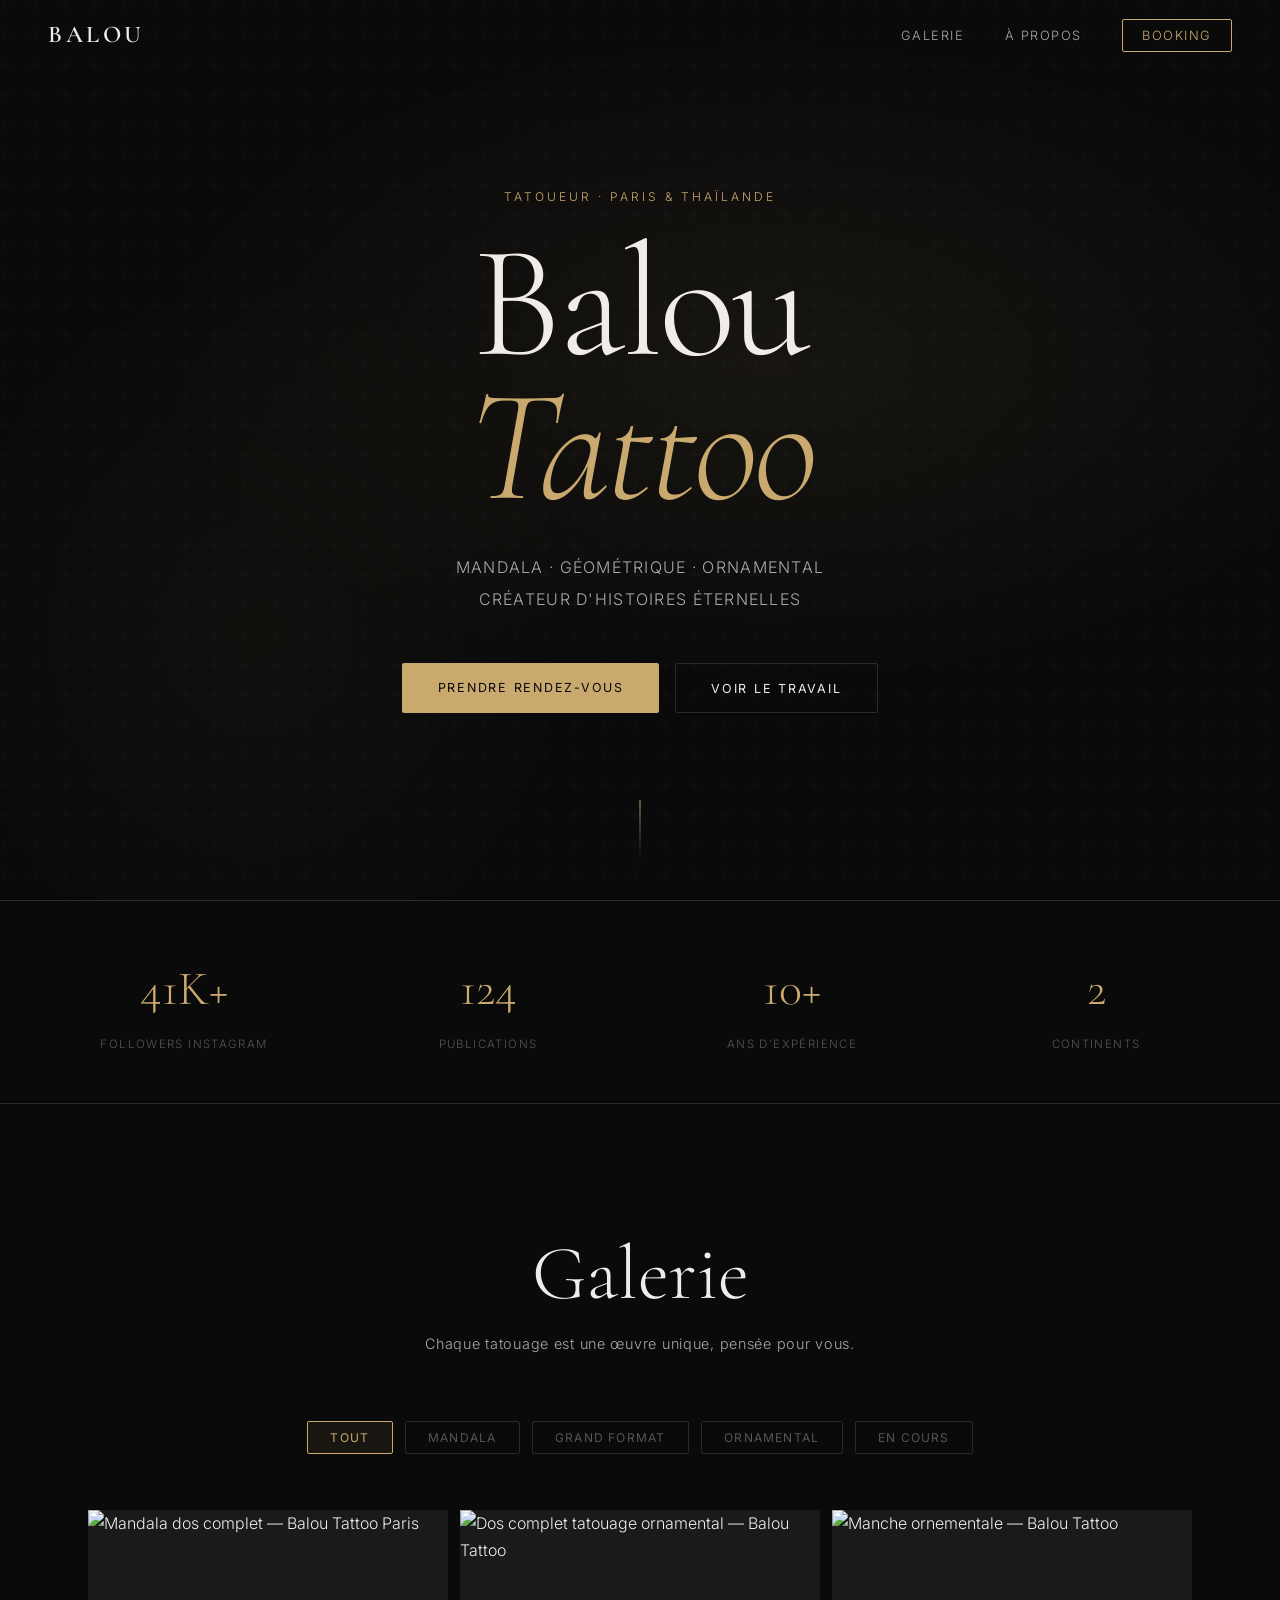
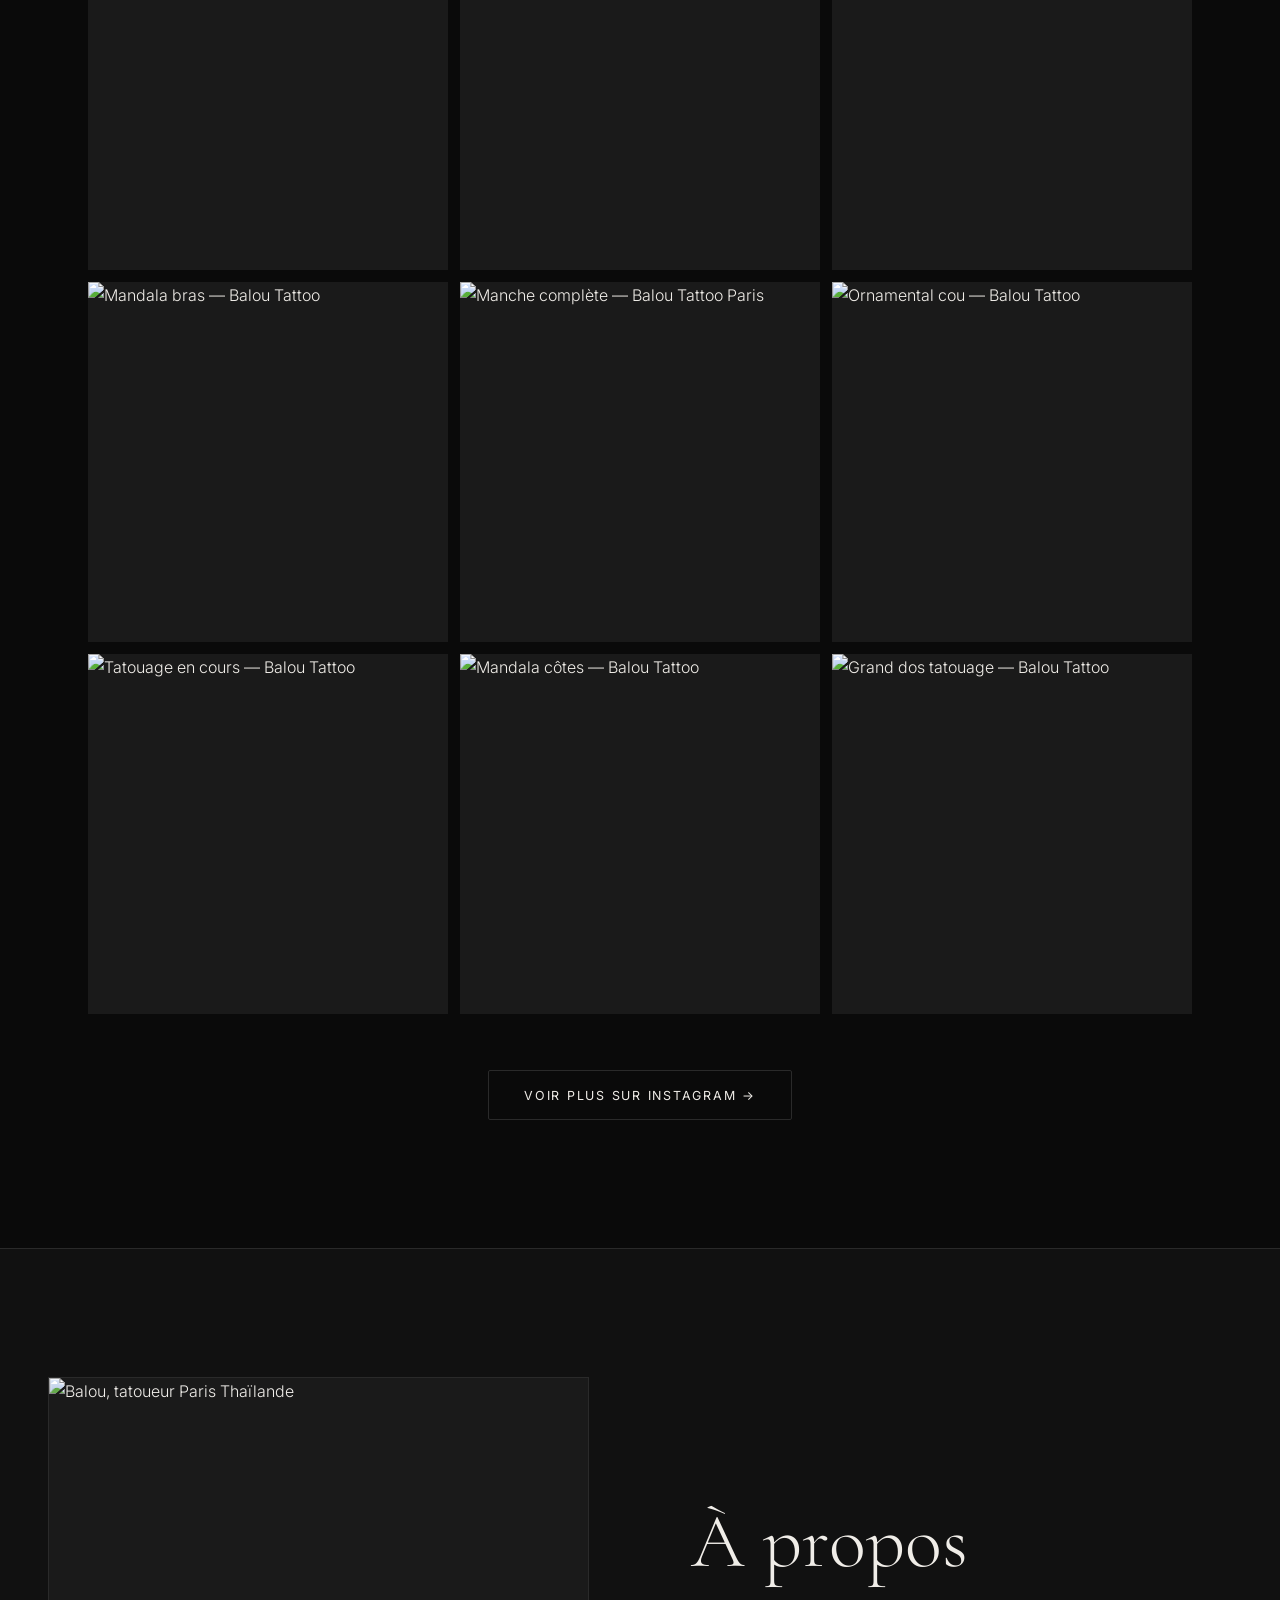
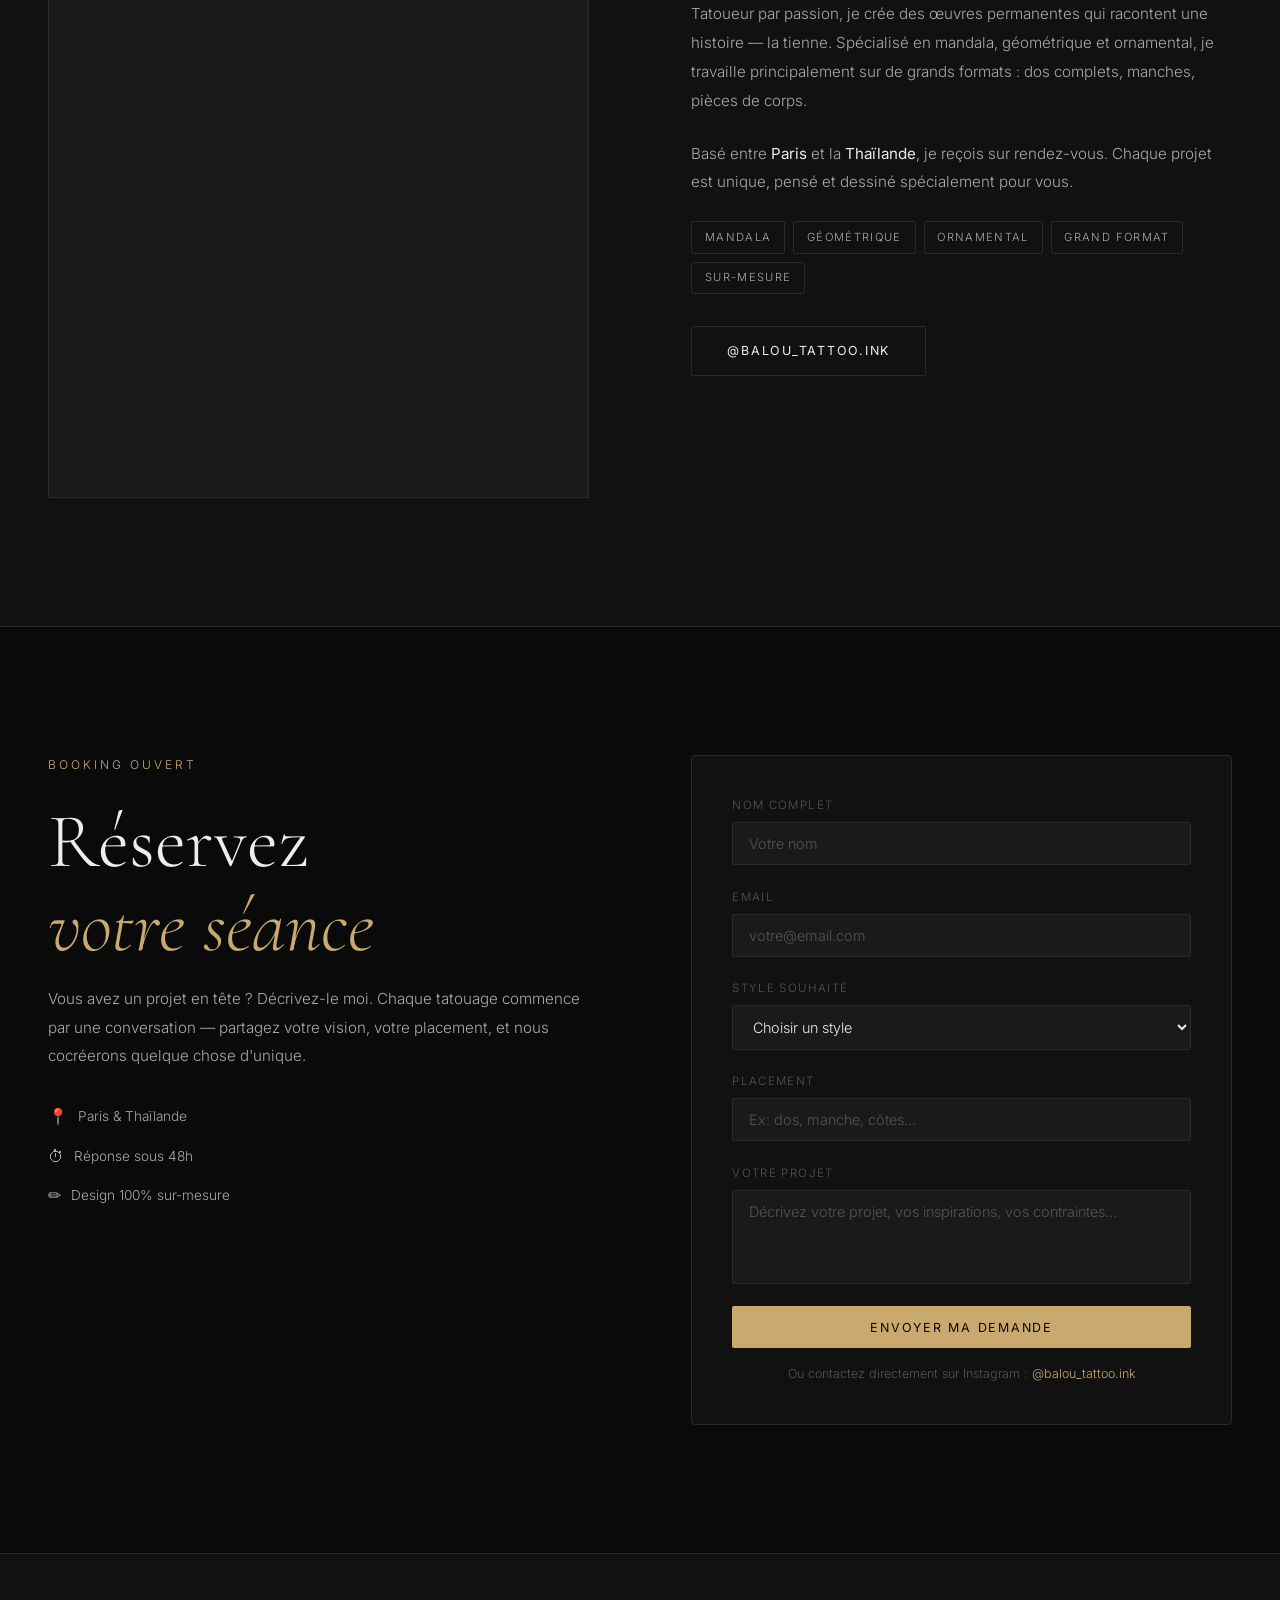
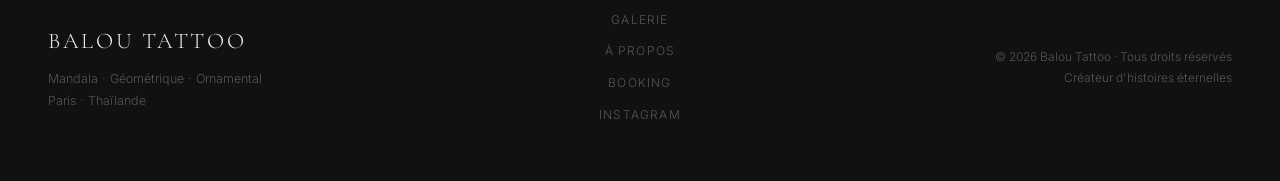
==== index.html @ ecd5f84b "Initial commit — Portfolio Balou Tattoo" ====
<!DOCTYPE html>
<html lang="fr">
<head>
  <meta charset="UTF-8" />
  <meta name="viewport" content="width=device-width, initial-scale=1.0" />

  <!-- SEO -->
  <title>Balou Tattoo — Tatoueur Mandala & Ornamental | Paris · Thaïlande</title>
  <meta name="description" content="Balou, tatoueur spécialisé en mandala, géométrique et ornamental. Grand format, manches complètes, dos complets. Basé à Paris et en Thaïlande. Booking ouvert." />
  <meta name="keywords" content="tatoueur mandala paris, tatoueur ornamental, tattoo géométrique paris, grand format tattoo, manche tatouage, dos complet tattoo, balou tattoo" />
  <meta name="author" content="Balou Tattoo" />
  <link rel="canonical" href="https://baloutattoo.ink" />

  <!-- Open Graph (partage réseaux sociaux) -->
  <meta property="og:title" content="Balou Tattoo — Mandala & Ornamental" />
  <meta property="og:description" content="Tatoueur spécialisé en mandala, géométrique et ornamental. Paris · Thaïlande. Booking ouvert." />
  <meta property="og:type" content="website" />
  <meta property="og:url" content="https://baloutattoo.ink" />
  <meta property="og:image" content="https://baloutattoo.ink/images/og-cover.jpg" />

  <!-- Schema.org structured data (Google) -->
  <script type="application/ld+json">
  {
    "@context": "https://schema.org",
    "@type": "LocalBusiness",
    "name": "Balou Tattoo",
    "description": "Tatoueur spécialisé en mandala, géométrique et ornamental. Grand format, manches complètes.",
    "url": "https://baloutattoo.ink",
    "sameAs": ["https://www.instagram.com/balou_tattoo.ink/"],
    "address": {
      "@type": "PostalAddress",
      "addressLocality": "Paris",
      "addressCountry": "FR"
    },
    "priceRange": "€€€",
    "image": "https://baloutattoo.ink/images/og-cover.jpg"
  }
  </script>

  <link rel="stylesheet" href="styles.css" />
  <link rel="preconnect" href="https://fonts.googleapis.com" />
  <link rel="preconnect" href="https://fonts.gstatic.com" crossorigin />
  <link href="https://fonts.googleapis.com/css2?family=Cormorant+Garamond:ital,wght@0,300;0,400;0,600;1,300&family=Inter:wght@300;400&display=swap" rel="stylesheet" />
</head>
<body>

  <!-- NAV -->
  <nav class="nav" id="nav">
    <a href="#hero" class="nav-logo">BALOU</a>
    <ul class="nav-links">
      <li><a href="#gallery">Galerie</a></li>
      <li><a href="#about">À propos</a></li>
      <li><a href="#booking" class="nav-cta">Booking</a></li>
    </ul>
    <button class="nav-burger" id="burger" aria-label="Menu">
      <span></span><span></span><span></span>
    </button>
  </nav>

  <!-- MOBILE MENU -->
  <div class="mobile-menu" id="mobileMenu">
    <a href="#gallery" class="mobile-link">Galerie</a>
    <a href="#about" class="mobile-link">À propos</a>
    <a href="#booking" class="mobile-link">Booking</a>
  </div>

  <!-- HERO -->
  <section class="hero" id="hero">
    <div class="hero-bg"></div>
    <div class="hero-content">
      <p class="hero-eyebrow">Tatoueur · Paris &amp; Thaïlande</p>
      <h1 class="hero-title">Balou<br /><em>Tattoo</em></h1>
      <p class="hero-sub">Mandala · Géométrique · Ornamental<br />Créateur d'histoires éternelles</p>
      <div class="hero-actions">
        <a href="#booking" class="btn btn-primary">Prendre rendez-vous</a>
        <a href="#gallery" class="btn btn-ghost">Voir le travail</a>
      </div>
    </div>
    <a href="#gallery" class="scroll-hint" aria-label="Défiler vers le bas">
      <span class="scroll-line"></span>
    </a>
  </section>

  <!-- STATS -->
  <section class="stats">
    <div class="stats-grid">
      <div class="stat">
        <span class="stat-num">41K+</span>
        <span class="stat-label">Followers Instagram</span>
      </div>
      <div class="stat">
        <span class="stat-num">124</span>
        <span class="stat-label">Publications</span>
      </div>
      <div class="stat">
        <span class="stat-num">10+</span>
        <span class="stat-label">Ans d'expérience</span>
      </div>
      <div class="stat">
        <span class="stat-num">2</span>
        <span class="stat-label">Continents</span>
      </div>
    </div>
  </section>

  <!-- GALLERY -->
  <section class="gallery" id="gallery">
    <div class="section-header">
      <h2 class="section-title">Galerie</h2>
      <p class="section-sub">Chaque tatouage est une œuvre unique, pensée pour vous.</p>
    </div>

    <!-- Filtres -->
    <div class="filters">
      <button class="filter-btn active" data-filter="all">Tout</button>
      <button class="filter-btn" data-filter="mandala">Mandala</button>
      <button class="filter-btn" data-filter="grand-format">Grand Format</button>
      <button class="filter-btn" data-filter="ornamental">Ornamental</button>
      <button class="filter-btn" data-filter="wip">En cours</button>
    </div>

    <!-- Grille -->
    <div class="gallery-grid" id="galleryGrid">

      <!-- Les images sont à placer dans /images/ -->
      <!-- Exemple de cards — remplace src par tes vraies photos -->

      <div class="gallery-item" data-cat="mandala">
        <div class="gallery-card">
          <img src="images/mandala-dos-1.jpg" alt="Mandala dos complet — Balou Tattoo Paris" loading="lazy" />
          <div class="gallery-overlay">
            <span class="gallery-tag">Mandala</span>
          </div>
        </div>
      </div>

      <div class="gallery-item" data-cat="grand-format">
        <div class="gallery-card">
          <img src="images/dos-complet-1.jpg" alt="Dos complet tatouage ornamental — Balou Tattoo" loading="lazy" />
          <div class="gallery-overlay">
            <span class="gallery-tag">Grand Format</span>
          </div>
        </div>
      </div>

      <div class="gallery-item" data-cat="ornamental">
        <div class="gallery-card">
          <img src="images/ornamental-manche-1.jpg" alt="Manche ornementale — Balou Tattoo" loading="lazy" />
          <div class="gallery-overlay">
            <span class="gallery-tag">Ornamental</span>
          </div>
        </div>
      </div>

      <div class="gallery-item" data-cat="mandala">
        <div class="gallery-card">
          <img src="images/mandala-bras-1.jpg" alt="Mandala bras — Balou Tattoo" loading="lazy" />
          <div class="gallery-overlay">
            <span class="gallery-tag">Mandala</span>
          </div>
        </div>
      </div>

      <div class="gallery-item" data-cat="grand-format">
        <div class="gallery-card">
          <img src="images/manche-complete-1.jpg" alt="Manche complète — Balou Tattoo Paris" loading="lazy" />
          <div class="gallery-overlay">
            <span class="gallery-tag">Grand Format</span>
          </div>
        </div>
      </div>

      <div class="gallery-item" data-cat="ornamental">
        <div class="gallery-card">
          <img src="images/ornamental-cou-1.jpg" alt="Ornamental cou — Balou Tattoo" loading="lazy" />
          <div class="gallery-overlay">
            <span class="gallery-tag">Ornamental</span>
          </div>
        </div>
      </div>

      <div class="gallery-item" data-cat="wip">
        <div class="gallery-card">
          <img src="images/wip-1.jpg" alt="Tatouage en cours — Balou Tattoo" loading="lazy" />
          <div class="gallery-overlay">
            <span class="gallery-tag">En cours</span>
          </div>
        </div>
      </div>

      <div class="gallery-item" data-cat="mandala">
        <div class="gallery-card">
          <img src="images/mandala-cote-1.jpg" alt="Mandala côtes — Balou Tattoo" loading="lazy" />
          <div class="gallery-overlay">
            <span class="gallery-tag">Mandala</span>
          </div>
        </div>
      </div>

      <div class="gallery-item" data-cat="grand-format">
        <div class="gallery-card">
          <img src="images/dos-complet-2.jpg" alt="Grand dos tatouage — Balou Tattoo" loading="lazy" />
          <div class="gallery-overlay">
            <span class="gallery-tag">Grand Format</span>
          </div>
        </div>
      </div>

    </div>

    <div class="gallery-more">
      <a href="https://www.instagram.com/balou_tattoo.ink/" target="_blank" rel="noopener" class="btn btn-ghost">
        Voir plus sur Instagram →
      </a>
    </div>
  </section>

  <!-- LIGHTBOX -->
  <div class="lightbox" id="lightbox">
    <button class="lightbox-close" id="lightboxClose" aria-label="Fermer">✕</button>
    <button class="lightbox-prev" id="lightboxPrev" aria-label="Précédent">‹</button>
    <button class="lightbox-next" id="lightboxNext" aria-label="Suivant">›</button>
    <div class="lightbox-img-wrap">
      <img id="lightboxImg" src="" alt="" />
    </div>
  </div>

  <!-- ABOUT -->
  <section class="about" id="about">
    <div class="about-inner">
      <div class="about-img">
        <div class="about-img-frame">
          <img src="images/balou-portrait.jpg" alt="Balou, tatoueur Paris Thaïlande" />
        </div>
      </div>
      <div class="about-text">
        <h2 class="section-title">À propos</h2>
        <p class="about-bio">
          Tatoueur par passion, je crée des œuvres permanentes qui racontent une histoire — la tienne.
          Spécialisé en mandala, géométrique et ornamental, je travaille principalement sur de grands formats :
          dos complets, manches, pièces de corps.
        </p>
        <p class="about-bio">
          Basé entre <strong>Paris</strong> et la <strong>Thaïlande</strong>, je reçois sur rendez-vous.
          Chaque projet est unique, pensé et dessiné spécialement pour vous.
        </p>
        <div class="about-tags">
          <span class="tag">Mandala</span>
          <span class="tag">Géométrique</span>
          <span class="tag">Ornamental</span>
          <span class="tag">Grand Format</span>
          <span class="tag">Sur-mesure</span>
        </div>
        <a href="https://www.instagram.com/balou_tattoo.ink/" target="_blank" rel="noopener" class="btn btn-ghost" style="margin-top:2rem">
          @balou_tattoo.ink
        </a>
      </div>
    </div>
  </section>

  <!-- BOOKING -->
  <section class="booking" id="booking">
    <div class="booking-inner">
      <div class="booking-text">
        <p class="hero-eyebrow">Booking Ouvert</p>
        <h2 class="section-title">Réservez<br /><em>votre séance</em></h2>
        <p class="booking-sub">
          Vous avez un projet en tête ? Décrivez-le moi.
          Chaque tatouage commence par une conversation — partagez votre vision,
          votre placement, et nous cocréerons quelque chose d'unique.
        </p>
        <ul class="booking-infos">
          <li><span class="bi-icon">📍</span> Paris &amp; Thaïlande</li>
          <li><span class="bi-icon">⏱</span> Réponse sous 48h</li>
          <li><span class="bi-icon">✏️</span> Design 100% sur-mesure</li>
        </ul>
      </div>
      <form class="booking-form" id="bookingForm" novalidate>
        <div class="form-group">
          <label for="name">Nom complet</label>
          <input type="text" id="name" name="name" placeholder="Votre nom" required />
        </div>
        <div class="form-group">
          <label for="email">Email</label>
          <input type="email" id="email" name="email" placeholder="votre@email.com" required />
        </div>
        <div class="form-group">
          <label for="style">Style souhaité</label>
          <select id="style" name="style">
            <option value="">Choisir un style</option>
            <option>Mandala</option>
            <option>Ornamental</option>
            <option>Géométrique</option>
            <option>Grand Format</option>
            <option>Autre / Je ne sais pas encore</option>
          </select>
        </div>
        <div class="form-group">
          <label for="placement">Placement</label>
          <input type="text" id="placement" name="placement" placeholder="Ex: dos, manche, côtes..." />
        </div>
        <div class="form-group">
          <label for="message">Votre projet</label>
          <textarea id="message" name="message" rows="4" placeholder="Décrivez votre projet, vos inspirations, vos contraintes..." required></textarea>
        </div>
        <button type="submit" class="btn btn-primary" style="width:100%">Envoyer ma demande</button>
        <p class="form-note">Ou contactez directement sur Instagram : <a href="https://www.instagram.com/balou_tattoo.ink/" target="_blank" rel="noopener">@balou_tattoo.ink</a></p>
      </form>
    </div>
  </section>

  <!-- FOOTER -->
  <footer class="footer">
    <div class="footer-inner">
      <div class="footer-brand">
        <span class="footer-logo">BALOU TATTOO</span>
        <p>Mandala · Géométrique · Ornamental<br />Paris · Thaïlande</p>
      </div>
      <div class="footer-links">
        <a href="#gallery">Galerie</a>
        <a href="#about">À propos</a>
        <a href="#booking">Booking</a>
        <a href="https://www.instagram.com/balou_tattoo.ink/" target="_blank" rel="noopener">Instagram</a>
      </div>
      <div class="footer-copy">
        <p>© 2026 Balou Tattoo · Tous droits réservés</p>
        <p>Créateur d'histoires éternelles</p>
      </div>
    </div>
  </footer>

  <script src="script.js"></script>
</body>
</html>
---- styles.css ----
/* ============================================
   BALOU TATTOO — Styles
   Dark · Élégant · Minimaliste
   ============================================ */

*, *::before, *::after {
  box-sizing: border-box;
  margin: 0;
  padding: 0;
}

:root {
  --black:    #0a0a0a;
  --dark:     #111111;
  --dark2:    #1a1a1a;
  --border:   #2a2a2a;
  --muted:    #555555;
  --light:    #aaaaaa;
  --white:    #f0ede8;
  --accent:   #c9a96e;   /* or chaud — signature tatoueur */
  --accent2:  #8b6f47;

  --font-serif: 'Cormorant Garamond', Georgia, serif;
  --font-sans:  'Inter', system-ui, sans-serif;

  --nav-h: 70px;
  --max-w: 1200px;
  --section-pad: clamp(5rem, 10vw, 9rem);
}

html {
  scroll-behavior: smooth;
  font-size: 16px;
}

body {
  background: var(--black);
  color: var(--white);
  font-family: var(--font-sans);
  font-weight: 300;
  line-height: 1.7;
  overflow-x: hidden;
}

img {
  display: block;
  max-width: 100%;
}

a {
  color: inherit;
  text-decoration: none;
}

/* ============================================
   SCROLLBAR
   ============================================ */

::-webkit-scrollbar { width: 4px; }
::-webkit-scrollbar-track { background: var(--black); }
::-webkit-scrollbar-thumb { background: var(--accent); border-radius: 2px; }

/* ============================================
   NAVIGATION
   ============================================ */

.nav {
  position: fixed;
  top: 0; left: 0; right: 0;
  z-index: 100;
  height: var(--nav-h);
  display: flex;
  align-items: center;
  justify-content: space-between;
  padding: 0 clamp(1.5rem, 5vw, 3rem);
  transition: background 0.4s, backdrop-filter 0.4s;
}

.nav.scrolled {
  background: rgba(10,10,10,0.92);
  backdrop-filter: blur(12px);
  border-bottom: 1px solid var(--border);
}

.nav-logo {
  font-family: var(--font-serif);
  font-size: 1.5rem;
  font-weight: 600;
  letter-spacing: 0.15em;
  color: var(--white);
  transition: color 0.2s;
}
.nav-logo:hover { color: var(--accent); }

.nav-links {
  display: flex;
  list-style: none;
  gap: 2.5rem;
  align-items: center;
}

.nav-links a {
  font-size: 0.8rem;
  letter-spacing: 0.12em;
  text-transform: uppercase;
  color: var(--light);
  transition: color 0.2s;
}
.nav-links a:hover { color: var(--white); }

.nav-cta {
  border: 1px solid var(--accent) !important;
  color: var(--accent) !important;
  padding: 0.5rem 1.2rem;
  border-radius: 2px;
  transition: background 0.2s !important;
}
.nav-cta:hover {
  background: var(--accent) !important;
  color: var(--black) !important;
}

.nav-burger {
  display: none;
  flex-direction: column;
  gap: 5px;
  background: none;
  border: none;
  cursor: pointer;
  padding: 4px;
}
.nav-burger span {
  display: block;
  width: 24px;
  height: 1px;
  background: var(--white);
  transition: transform 0.3s;
}

/* ============================================
   MOBILE MENU
   ============================================ */

.mobile-menu {
  display: none;
  position: fixed;
  inset: 0;
  z-index: 99;
  background: var(--black);
  flex-direction: column;
  align-items: center;
  justify-content: center;
  gap: 2.5rem;
}

.mobile-menu.open { display: flex; }

.mobile-link {
  font-family: var(--font-serif);
  font-size: clamp(2rem, 6vw, 3.5rem);
  color: var(--white);
  letter-spacing: 0.05em;
  transition: color 0.2s;
}
.mobile-link:hover { color: var(--accent); }

/* ============================================
   BUTTONS
   ============================================ */

.btn {
  display: inline-block;
  padding: 0.85rem 2.2rem;
  font-size: 0.78rem;
  letter-spacing: 0.14em;
  text-transform: uppercase;
  font-family: var(--font-sans);
  font-weight: 400;
  border-radius: 2px;
  cursor: pointer;
  border: none;
  transition: all 0.25s;
}

.btn-primary {
  background: var(--accent);
  color: var(--black);
}
.btn-primary:hover {
  background: #d4b47a;
  transform: translateY(-1px);
}

.btn-ghost {
  background: transparent;
  color: var(--white);
  border: 1px solid var(--border);
}
.btn-ghost:hover {
  border-color: var(--accent);
  color: var(--accent);
}

/* ============================================
   HERO
   ============================================ */

.hero {
  position: relative;
  min-height: 100svh;
  display: flex;
  align-items: center;
  justify-content: center;
  overflow: hidden;
  padding: 0 clamp(1.5rem, 5vw, 3rem);
}

.hero-bg {
  position: absolute;
  inset: 0;
  background:
    radial-gradient(ellipse 80% 60% at 60% 40%, rgba(201,169,110,0.07) 0%, transparent 60%),
    radial-gradient(ellipse 50% 80% at 20% 70%, rgba(201,169,110,0.04) 0%, transparent 50%);
}

.hero-bg::after {
  content: '';
  position: absolute;
  inset: 0;
  background: url("data:image/svg+xml,%3Csvg width='60' height='60' viewBox='0 0 60 60' xmlns='http://www.w3.org/2000/svg'%3E%3Cg fill='none' fill-rule='evenodd'%3E%3Cg fill='%23ffffff' fill-opacity='0.015'%3E%3Cpath d='M36 34v-4h-2v4h-4v2h4v4h2v-4h4v-2h-4zm0-30V0h-2v4h-4v2h4v4h2V6h4V4h-4zM6 34v-4H4v4H0v2h4v4h2v-4h4v-2H6zM6 4V0H4v4H0v2h4v4h2V6h4V4H6z'/%3E%3C/g%3E%3C/g%3E%3C/svg%3E");
}

.hero-content {
  position: relative;
  z-index: 1;
  text-align: center;
  max-width: 700px;
}

.hero-eyebrow {
  font-size: 0.75rem;
  letter-spacing: 0.25em;
  text-transform: uppercase;
  color: var(--accent);
  margin-bottom: 1.5rem;
}

.hero-title {
  font-family: var(--font-serif);
  font-size: clamp(4.5rem, 14vw, 10rem);
  font-weight: 300;
  line-height: 0.9;
  letter-spacing: -0.02em;
  color: var(--white);
  margin-bottom: 2rem;
}
.hero-title em {
  font-style: italic;
  color: var(--accent);
  font-weight: 300;
}

.hero-sub {
  font-size: clamp(0.85rem, 1.5vw, 1rem);
  color: var(--light);
  letter-spacing: 0.08em;
  text-transform: uppercase;
  margin-bottom: 3rem;
  line-height: 2;
}

.hero-actions {
  display: flex;
  gap: 1rem;
  justify-content: center;
  flex-wrap: wrap;
}

.scroll-hint {
  position: absolute;
  bottom: 2.5rem;
  left: 50%;
  transform: translateX(-50%);
  display: flex;
  flex-direction: column;
  align-items: center;
}

.scroll-line {
  display: block;
  width: 1px;
  height: 60px;
  background: linear-gradient(to bottom, var(--accent), transparent);
  animation: scrollPulse 2s ease-in-out infinite;
}

@keyframes scrollPulse {
  0%, 100% { opacity: 0.3; transform: scaleY(1); }
  50% { opacity: 1; transform: scaleY(1.2); }
}

/* ============================================
   STATS
   ============================================ */

.stats {
  border-top: 1px solid var(--border);
  border-bottom: 1px solid var(--border);
  padding: 3rem clamp(1.5rem, 5vw, 3rem);
}

.stats-grid {
  max-width: var(--max-w);
  margin: 0 auto;
  display: grid;
  grid-template-columns: repeat(4, 1fr);
  gap: 2rem;
  text-align: center;
}

.stat-num {
  display: block;
  font-family: var(--font-serif);
  font-size: clamp(2rem, 4vw, 3rem);
  color: var(--accent);
  font-weight: 300;
}

.stat-label {
  display: block;
  font-size: 0.72rem;
  letter-spacing: 0.12em;
  text-transform: uppercase;
  color: var(--muted);
  margin-top: 0.3rem;
}

/* ============================================
   SECTION HEADER
   ============================================ */

.section-header {
  text-align: center;
  margin-bottom: 4rem;
}

.section-title {
  font-family: var(--font-serif);
  font-size: clamp(2.5rem, 6vw, 5rem);
  font-weight: 300;
  line-height: 1.1;
  color: var(--white);
  margin-bottom: 1rem;
}
.section-title em {
  font-style: italic;
  color: var(--accent);
}

.section-sub {
  color: var(--light);
  font-size: 0.9rem;
  letter-spacing: 0.05em;
}

/* ============================================
   GALLERY
   ============================================ */

.gallery {
  padding: var(--section-pad) clamp(1.5rem, 5vw, 3rem);
  max-width: var(--max-w);
  margin: 0 auto;
}

.filters {
  display: flex;
  gap: 0.75rem;
  justify-content: center;
  flex-wrap: wrap;
  margin-bottom: 3.5rem;
}

.filter-btn {
  padding: 0.5rem 1.4rem;
  font-size: 0.75rem;
  letter-spacing: 0.1em;
  text-transform: uppercase;
  background: transparent;
  color: var(--muted);
  border: 1px solid var(--border);
  border-radius: 2px;
  cursor: pointer;
  transition: all 0.2s;
  font-family: var(--font-sans);
}

.filter-btn:hover,
.filter-btn.active {
  border-color: var(--accent);
  color: var(--accent);
}

.filter-btn.active {
  background: rgba(201,169,110,0.08);
}

.gallery-grid {
  display: grid;
  grid-template-columns: repeat(3, 1fr);
  gap: 0.75rem;
}

.gallery-item {
  transition: opacity 0.3s, transform 0.3s;
}
.gallery-item.hidden {
  display: none;
}

.gallery-card {
  position: relative;
  aspect-ratio: 1;
  overflow: hidden;
  cursor: pointer;
  background: var(--dark2);
}

.gallery-card img {
  width: 100%;
  height: 100%;
  object-fit: cover;
  transition: transform 0.6s cubic-bezier(0.25, 0.46, 0.45, 0.94);
}

.gallery-card:hover img {
  transform: scale(1.06);
}

.gallery-overlay {
  position: absolute;
  inset: 0;
  background: linear-gradient(to top, rgba(0,0,0,0.7) 0%, transparent 50%);
  opacity: 0;
  transition: opacity 0.3s;
  display: flex;
  align-items: flex-end;
  padding: 1rem;
}

.gallery-card:hover .gallery-overlay {
  opacity: 1;
}

.gallery-tag {
  font-size: 0.7rem;
  letter-spacing: 0.12em;
  text-transform: uppercase;
  color: var(--accent);
  background: rgba(0,0,0,0.5);
  padding: 0.25rem 0.6rem;
  border-radius: 2px;
}

/* Placeholder quand pas d'image */
.gallery-card img[src=""],
.gallery-card img:not([src]) {
  display: none;
}
.gallery-card:not(:has(img[src^="images"])) {
  background: var(--dark2);
}

.gallery-more {
  text-align: center;
  margin-top: 3.5rem;
}

/* ============================================
   LIGHTBOX
   ============================================ */

.lightbox {
  position: fixed;
  inset: 0;
  z-index: 200;
  background: rgba(0,0,0,0.96);
  display: none;
  align-items: center;
  justify-content: center;
}
.lightbox.open { display: flex; }

.lightbox-img-wrap {
  max-width: 90vw;
  max-height: 90vh;
}
.lightbox-img-wrap img {
  max-width: 90vw;
  max-height: 90vh;
  object-fit: contain;
}

.lightbox-close {
  position: absolute;
  top: 1.5rem; right: 1.5rem;
  background: none;
  border: 1px solid var(--border);
  color: var(--white);
  width: 44px; height: 44px;
  border-radius: 2px;
  cursor: pointer;
  font-size: 1.1rem;
  transition: border-color 0.2s;
}
.lightbox-close:hover { border-color: var(--accent); color: var(--accent); }

.lightbox-prev,
.lightbox-next {
  position: absolute;
  top: 50%; transform: translateY(-50%);
  background: none;
  border: 1px solid var(--border);
  color: var(--white);
  width: 50px; height: 50px;
  border-radius: 2px;
  cursor: pointer;
  font-size: 1.8rem;
  line-height: 1;
  transition: border-color 0.2s;
}
.lightbox-prev { left: 1.5rem; }
.lightbox-next { right: 1.5rem; }
.lightbox-prev:hover,
.lightbox-next:hover { border-color: var(--accent); color: var(--accent); }

/* ============================================
   ABOUT
   ============================================ */

.about {
  padding: var(--section-pad) clamp(1.5rem, 5vw, 3rem);
  border-top: 1px solid var(--border);
  background: var(--dark);
}

.about-inner {
  max-width: var(--max-w);
  margin: 0 auto;
  display: grid;
  grid-template-columns: 1fr 1fr;
  gap: clamp(3rem, 8vw, 7rem);
  align-items: center;
}

.about-img-frame {
  aspect-ratio: 3/4;
  overflow: hidden;
  border: 1px solid var(--border);
  background: var(--dark2);
}
.about-img-frame img {
  width: 100%;
  height: 100%;
  object-fit: cover;
  filter: grayscale(20%);
  transition: transform 0.6s;
}
.about-img-frame:hover img { transform: scale(1.03); }

.about-bio {
  color: var(--light);
  font-size: 0.95rem;
  line-height: 1.9;
  margin-bottom: 1.5rem;
}
.about-bio strong { color: var(--white); font-weight: 400; }

.about-tags {
  display: flex;
  flex-wrap: wrap;
  gap: 0.5rem;
  margin-top: 1.5rem;
}

.tag {
  font-size: 0.7rem;
  letter-spacing: 0.12em;
  text-transform: uppercase;
  padding: 0.35rem 0.8rem;
  border: 1px solid var(--border);
  color: var(--light);
  border-radius: 2px;
}

/* ============================================
   BOOKING
   ============================================ */

.booking {
  padding: var(--section-pad) clamp(1.5rem, 5vw, 3rem);
  border-top: 1px solid var(--border);
}

.booking-inner {
  max-width: var(--max-w);
  margin: 0 auto;
  display: grid;
  grid-template-columns: 1fr 1fr;
  gap: clamp(3rem, 8vw, 7rem);
  align-items: start;
}

.booking-sub {
  color: var(--light);
  font-size: 0.95rem;
  line-height: 1.9;
  margin-bottom: 2rem;
}

.booking-infos {
  list-style: none;
  display: flex;
  flex-direction: column;
  gap: 0.75rem;
}
.booking-infos li {
  font-size: 0.85rem;
  color: var(--light);
  display: flex;
  align-items: center;
  gap: 0.6rem;
}
.bi-icon { font-size: 1rem; }

/* Form */
.booking-form {
  background: var(--dark);
  border: 1px solid var(--border);
  padding: 2.5rem;
  border-radius: 4px;
  display: flex;
  flex-direction: column;
  gap: 1.4rem;
}

.form-group {
  display: flex;
  flex-direction: column;
  gap: 0.4rem;
}

.form-group label {
  font-size: 0.72rem;
  letter-spacing: 0.12em;
  text-transform: uppercase;
  color: var(--muted);
}

.form-group input,
.form-group select,
.form-group textarea {
  background: var(--dark2);
  border: 1px solid var(--border);
  color: var(--white);
  padding: 0.75rem 1rem;
  font-family: var(--font-sans);
  font-size: 0.9rem;
  font-weight: 300;
  border-radius: 2px;
  outline: none;
  transition: border-color 0.2s;
  resize: none;
}

.form-group input::placeholder,
.form-group textarea::placeholder {
  color: var(--muted);
}

.form-group input:focus,
.form-group select:focus,
.form-group textarea:focus {
  border-color: var(--accent);
}

.form-group select option {
  background: var(--dark2);
}

.form-note {
  font-size: 0.78rem;
  color: var(--muted);
  text-align: center;
  margin-top: -0.5rem;
}
.form-note a { color: var(--accent); }
.form-note a:hover { text-decoration: underline; }

/* ============================================
   FOOTER
   ============================================ */

.footer {
  border-top: 1px solid var(--border);
  padding: 3.5rem clamp(1.5rem, 5vw, 3rem);
  background: var(--dark);
}

.footer-inner {
  max-width: var(--max-w);
  margin: 0 auto;
  display: grid;
  grid-template-columns: 1fr auto 1fr;
  gap: 2rem;
  align-items: center;
}

.footer-logo {
  display: block;
  font-family: var(--font-serif);
  font-size: 1.4rem;
  letter-spacing: 0.12em;
  color: var(--white);
  margin-bottom: 0.5rem;
}

.footer-brand p {
  font-size: 0.78rem;
  color: var(--muted);
  line-height: 1.8;
}

.footer-links {
  display: flex;
  flex-direction: column;
  gap: 0.7rem;
  align-items: center;
}
.footer-links a {
  font-size: 0.75rem;
  letter-spacing: 0.1em;
  text-transform: uppercase;
  color: var(--muted);
  transition: color 0.2s;
}
.footer-links a:hover { color: var(--accent); }

.footer-copy {
  text-align: right;
}
.footer-copy p {
  font-size: 0.75rem;
  color: var(--muted);
  line-height: 1.8;
}

/* ============================================
   RESPONSIVE
   ============================================ */

@media (max-width: 900px) {
  .stats-grid {
    grid-template-columns: repeat(2, 1fr);
  }
  .gallery-grid {
    grid-template-columns: repeat(2, 1fr);
  }
  .about-inner,
  .booking-inner {
    grid-template-columns: 1fr;
    gap: 3rem;
  }
  .footer-inner {
    grid-template-columns: 1fr;
    text-align: center;
  }
  .footer-links { flex-direction: row; flex-wrap: wrap; justify-content: center; }
  .footer-copy { text-align: center; }
}

@media (max-width: 640px) {
  .nav-links { display: none; }
  .nav-burger { display: flex; }

  .hero-title { font-size: clamp(3.5rem, 18vw, 6rem); }
  .stats-grid { grid-template-columns: repeat(2, 1fr); gap: 1.5rem; }
  .gallery-grid { grid-template-columns: repeat(2, 1fr); gap: 0.5rem; }
  .booking-form { padding: 1.5rem; }
  .lightbox-prev { left: 0.5rem; }
  .lightbox-next { right: 0.5rem; }
}
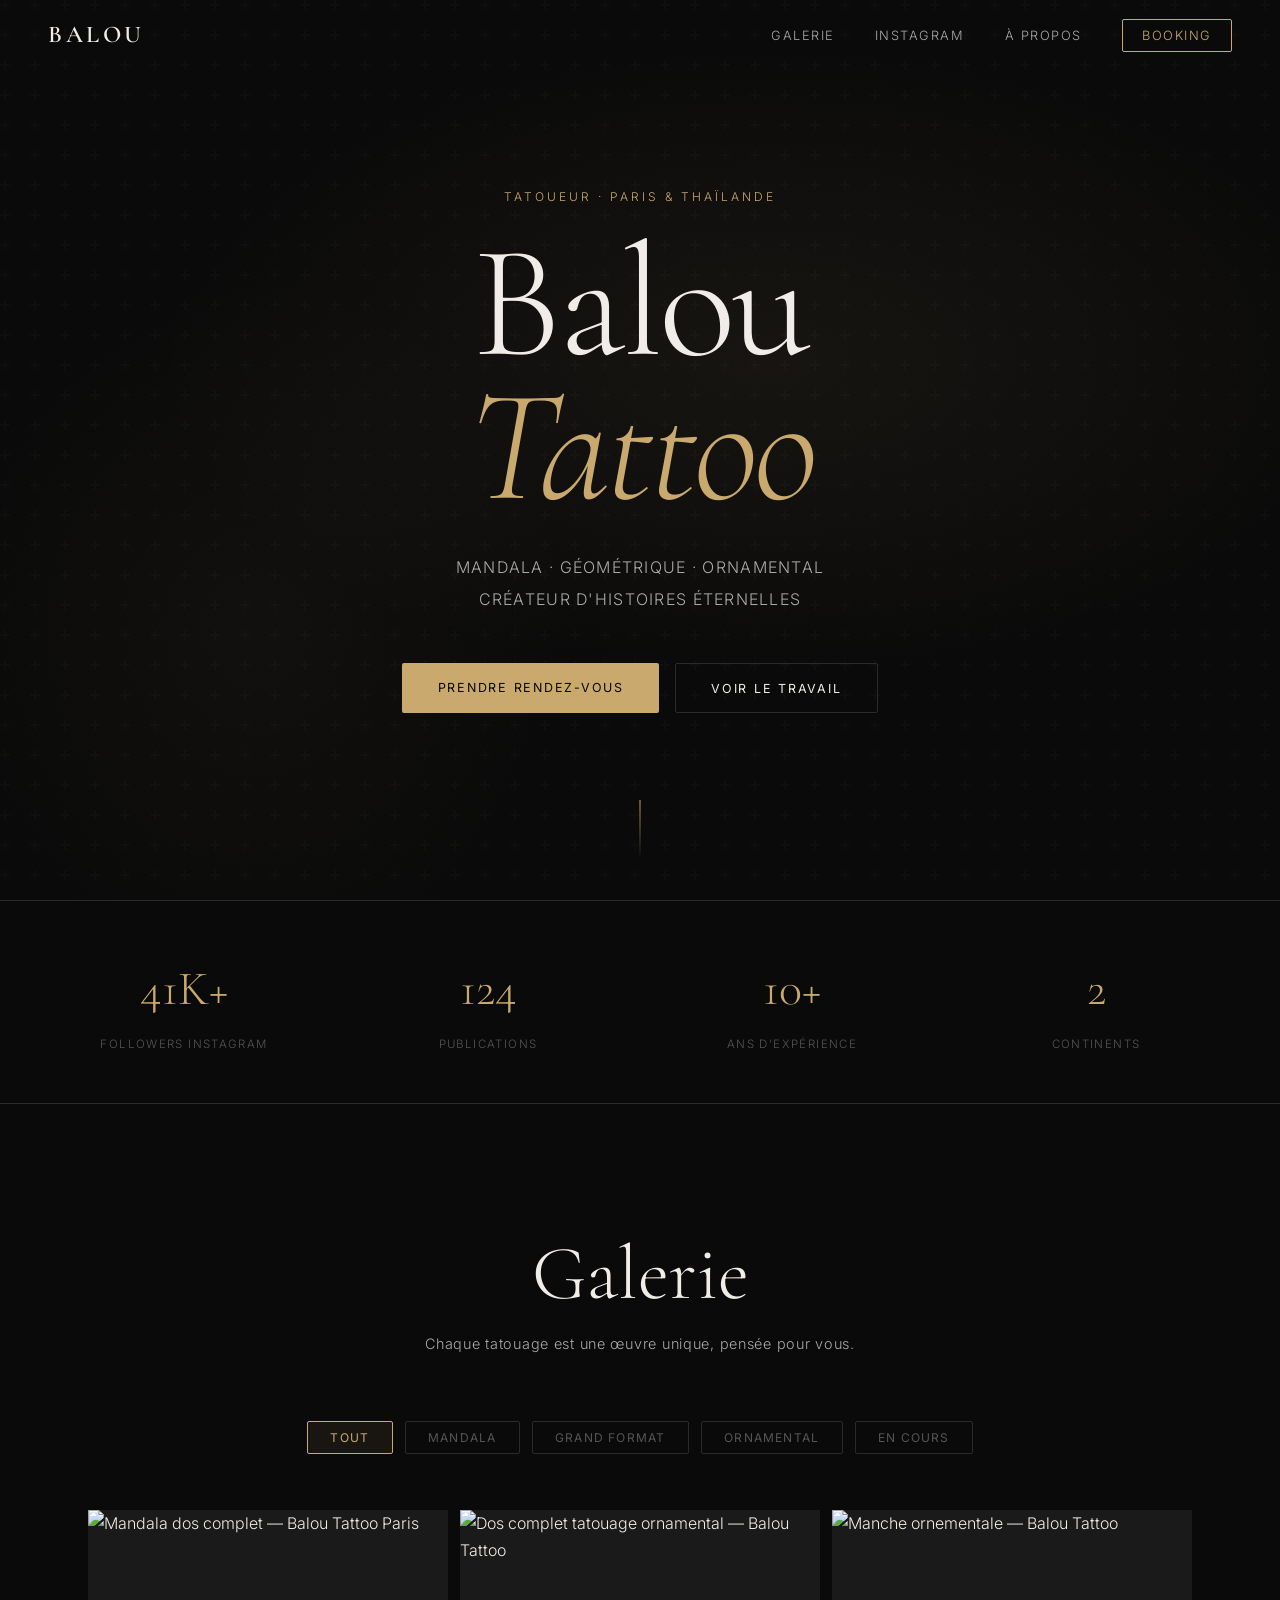
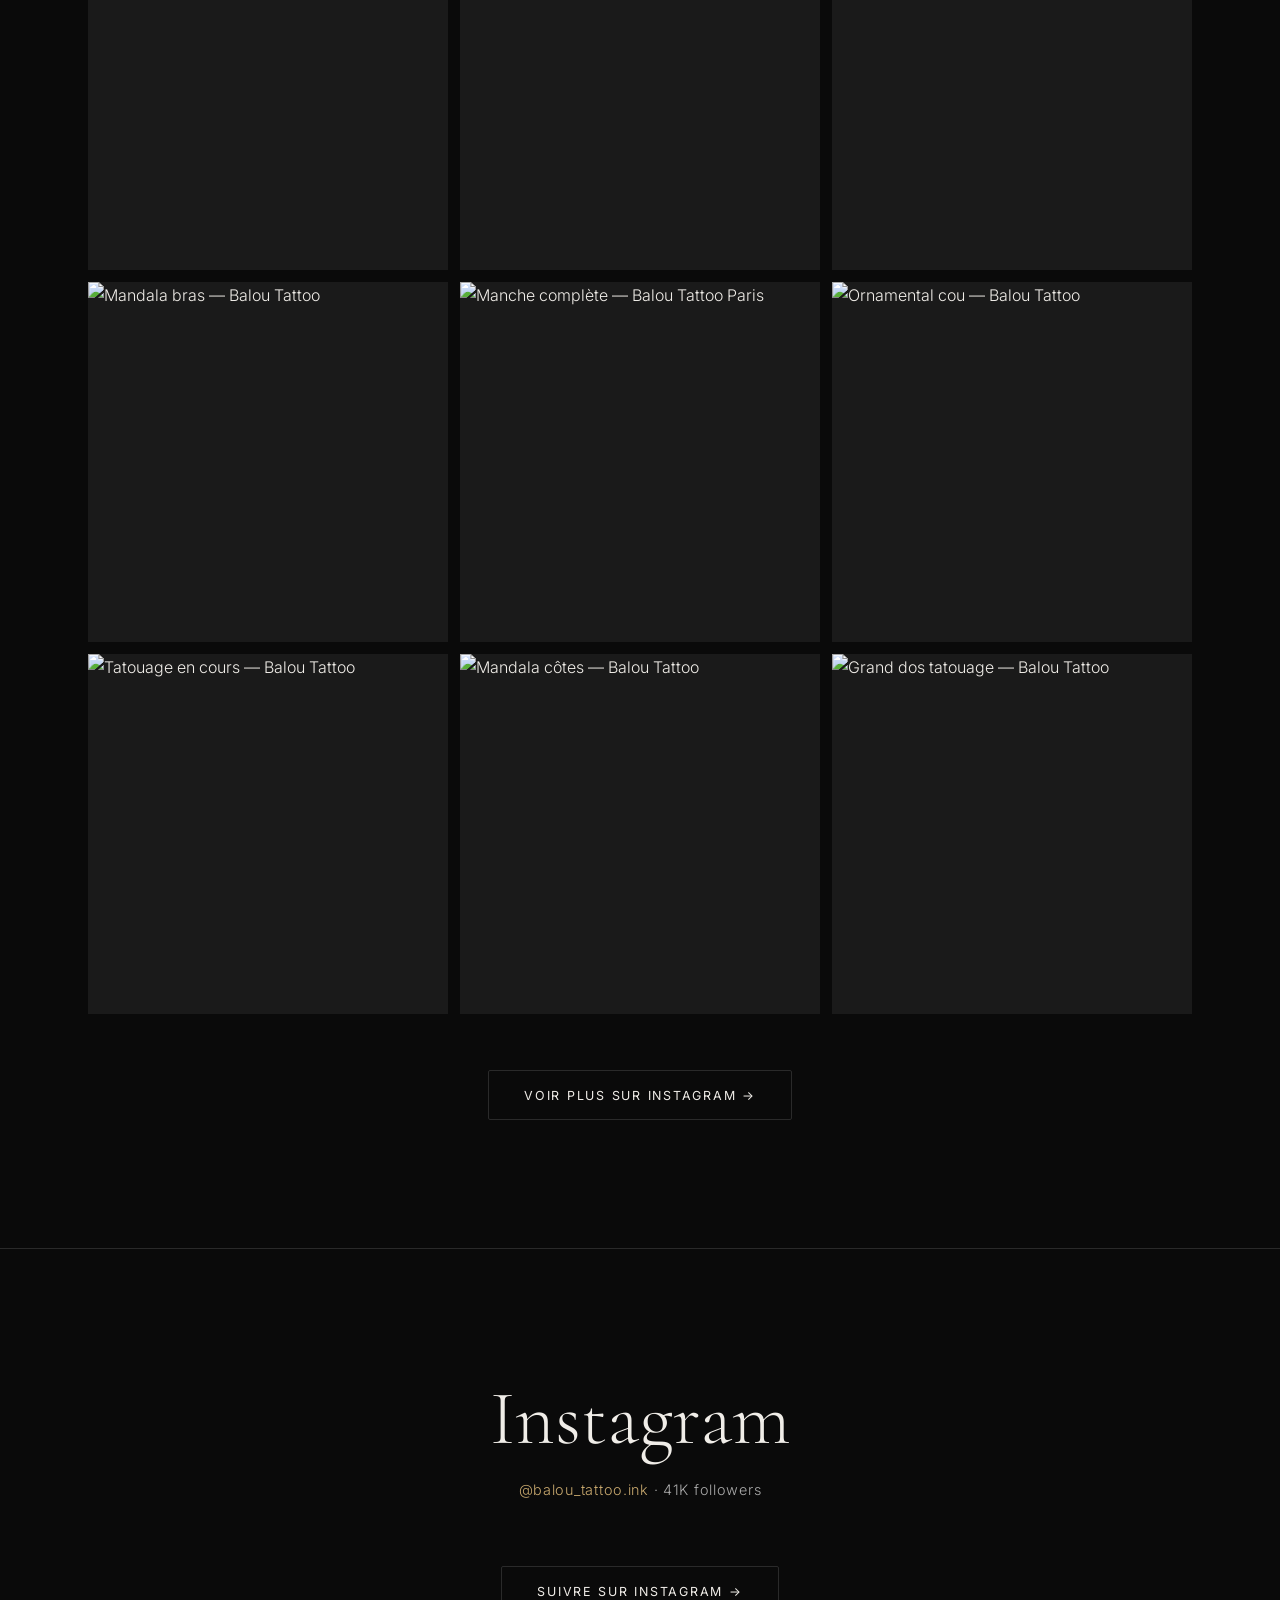
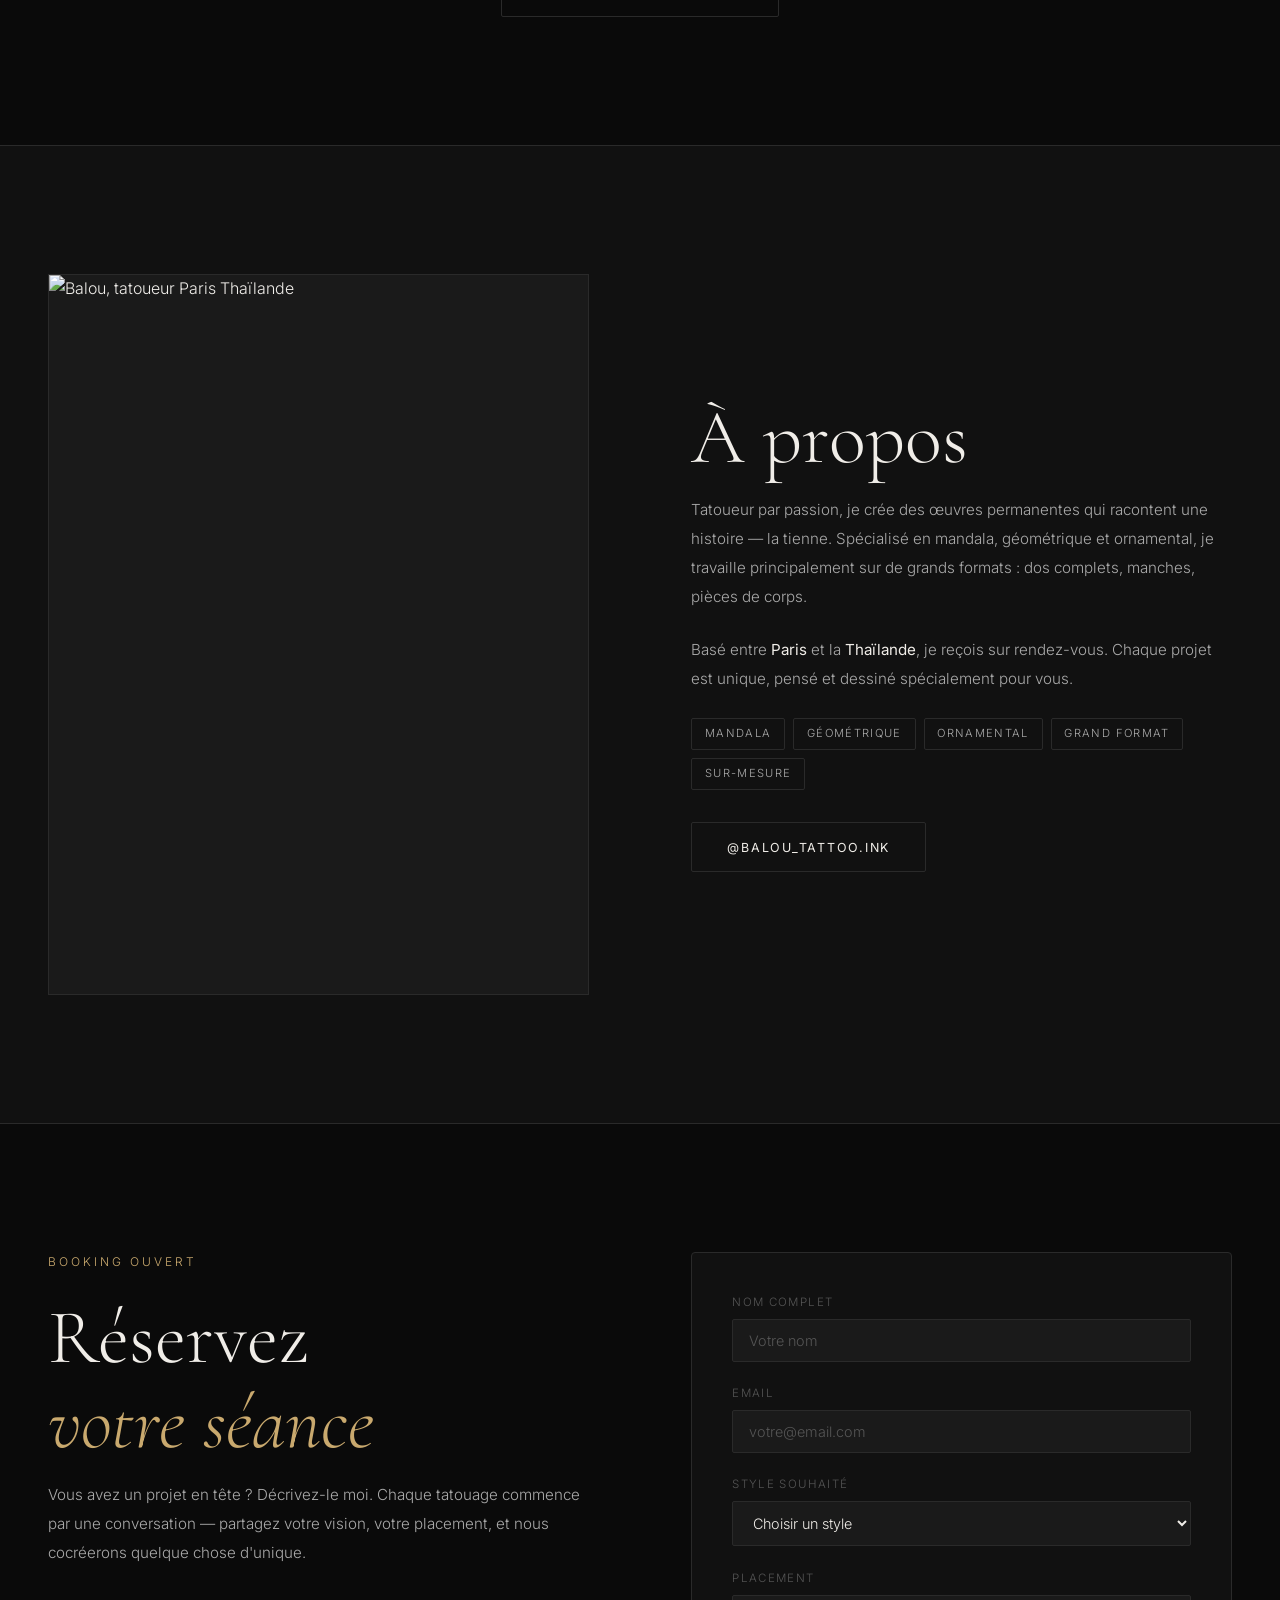
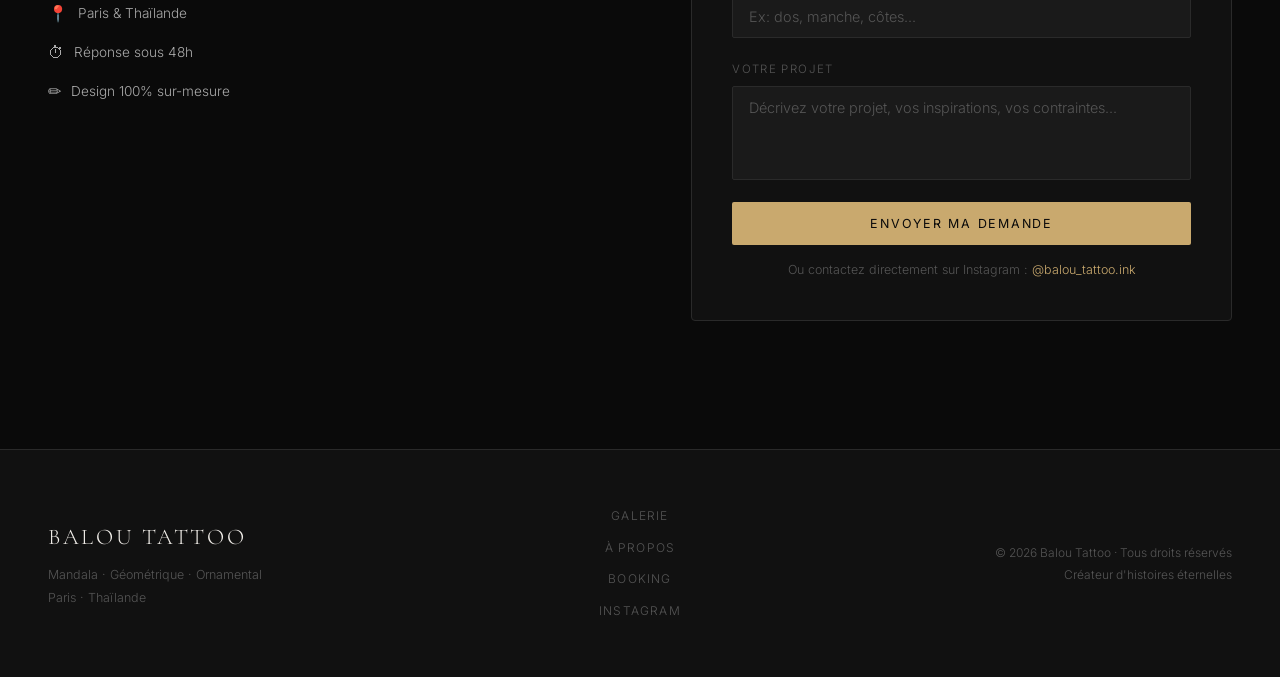
==== commit 536c69b3: "Intégration feed Instagram via Behold.so" ====
--- a/index.html
+++ b/index.html
@@ -49,6 +49,7 @@
     <a href="#hero" class="nav-logo">BALOU</a>
     <ul class="nav-links">
       <li><a href="#gallery">Galerie</a></li>
+      <li><a href="#instagram">Instagram</a></li>
       <li><a href="#about">À propos</a></li>
       <li><a href="#booking" class="nav-cta">Booking</a></li>
     </ul>
@@ -224,6 +225,25 @@
       <img id="lightboxImg" src="" alt="" />
     </div>
   </div>
+
+  <!-- INSTAGRAM FEED -->
+  <section class="instagram" id="instagram">
+    <div class="section-header">
+      <h2 class="section-title">Instagram</h2>
+      <p class="section-sub">
+        <a href="https://www.instagram.com/balou_tattoo.ink/" target="_blank" rel="noopener" style="color:var(--accent)">@balou_tattoo.ink</a>
+        · 41K followers
+      </p>
+    </div>
+    <div class="instagram-feed">
+      <behold-widget feed-id="sqFxCkjri8mRpJyX2YJO"></behold-widget>
+    </div>
+    <div style="text-align:center;margin-top:2.5rem">
+      <a href="https://www.instagram.com/balou_tattoo.ink/" target="_blank" rel="noopener" class="btn btn-ghost">
+        Suivre sur Instagram →
+      </a>
+    </div>
+  </section>
 
   <!-- ABOUT -->
   <section class="about" id="about">
@@ -329,6 +349,7 @@
     </div>
   </footer>
 
+  <script src="https://w.behold.so/widget.js" type="module"></script>
   <script src="script.js"></script>
 </body>
 </html>
--- a/styles.css
+++ b/styles.css
@@ -533,6 +533,26 @@
 .lightbox-next { right: 1.5rem; }
 .lightbox-prev:hover,
 .lightbox-next:hover { border-color: var(--accent); color: var(--accent); }
+
+/* ============================================
+   INSTAGRAM
+   ============================================ */
+
+.instagram {
+  padding: var(--section-pad) clamp(1.5rem, 5vw, 3rem);
+  border-top: 1px solid var(--border);
+}
+
+.instagram-feed {
+  max-width: var(--max-w);
+  margin: 0 auto;
+}
+
+behold-widget {
+  --behold-font-family: 'Inter', system-ui, sans-serif;
+  --behold-background-color: transparent;
+  display: block;
+}
 
 /* ============================================
    ABOUT
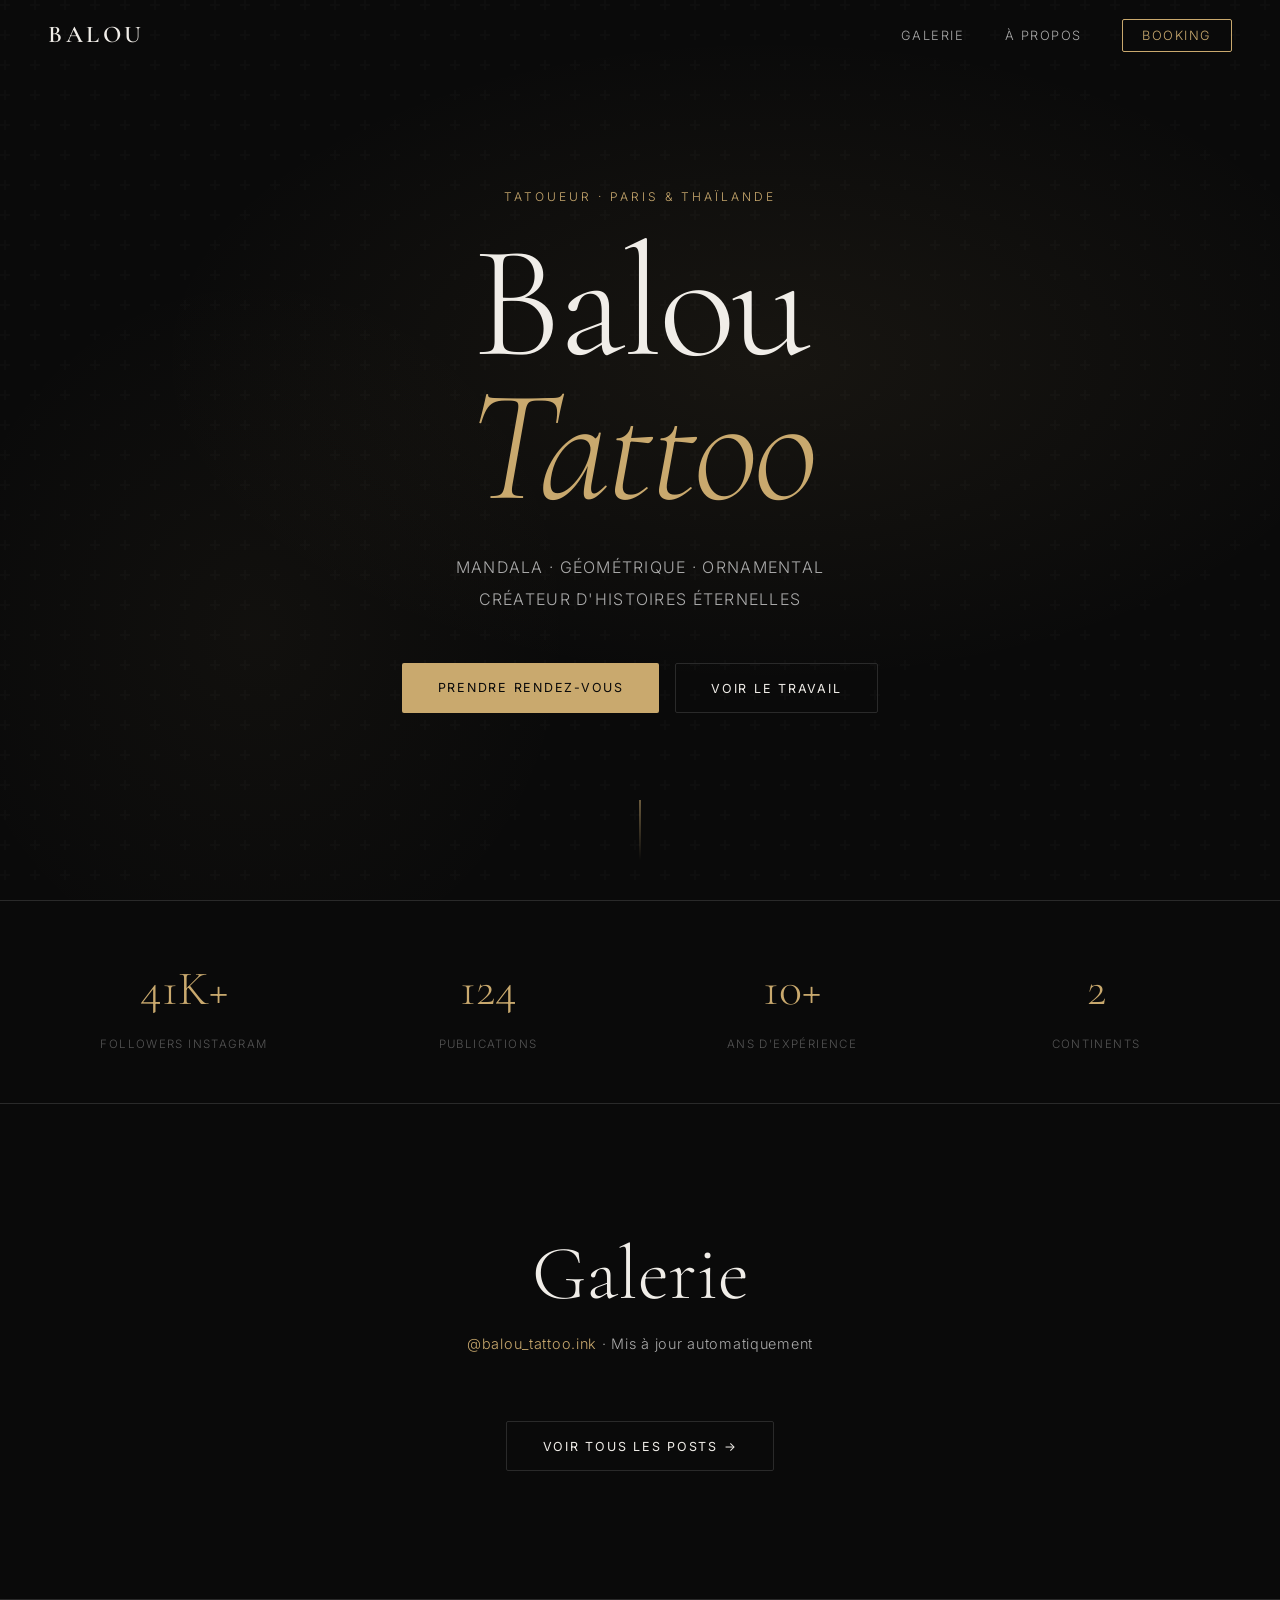
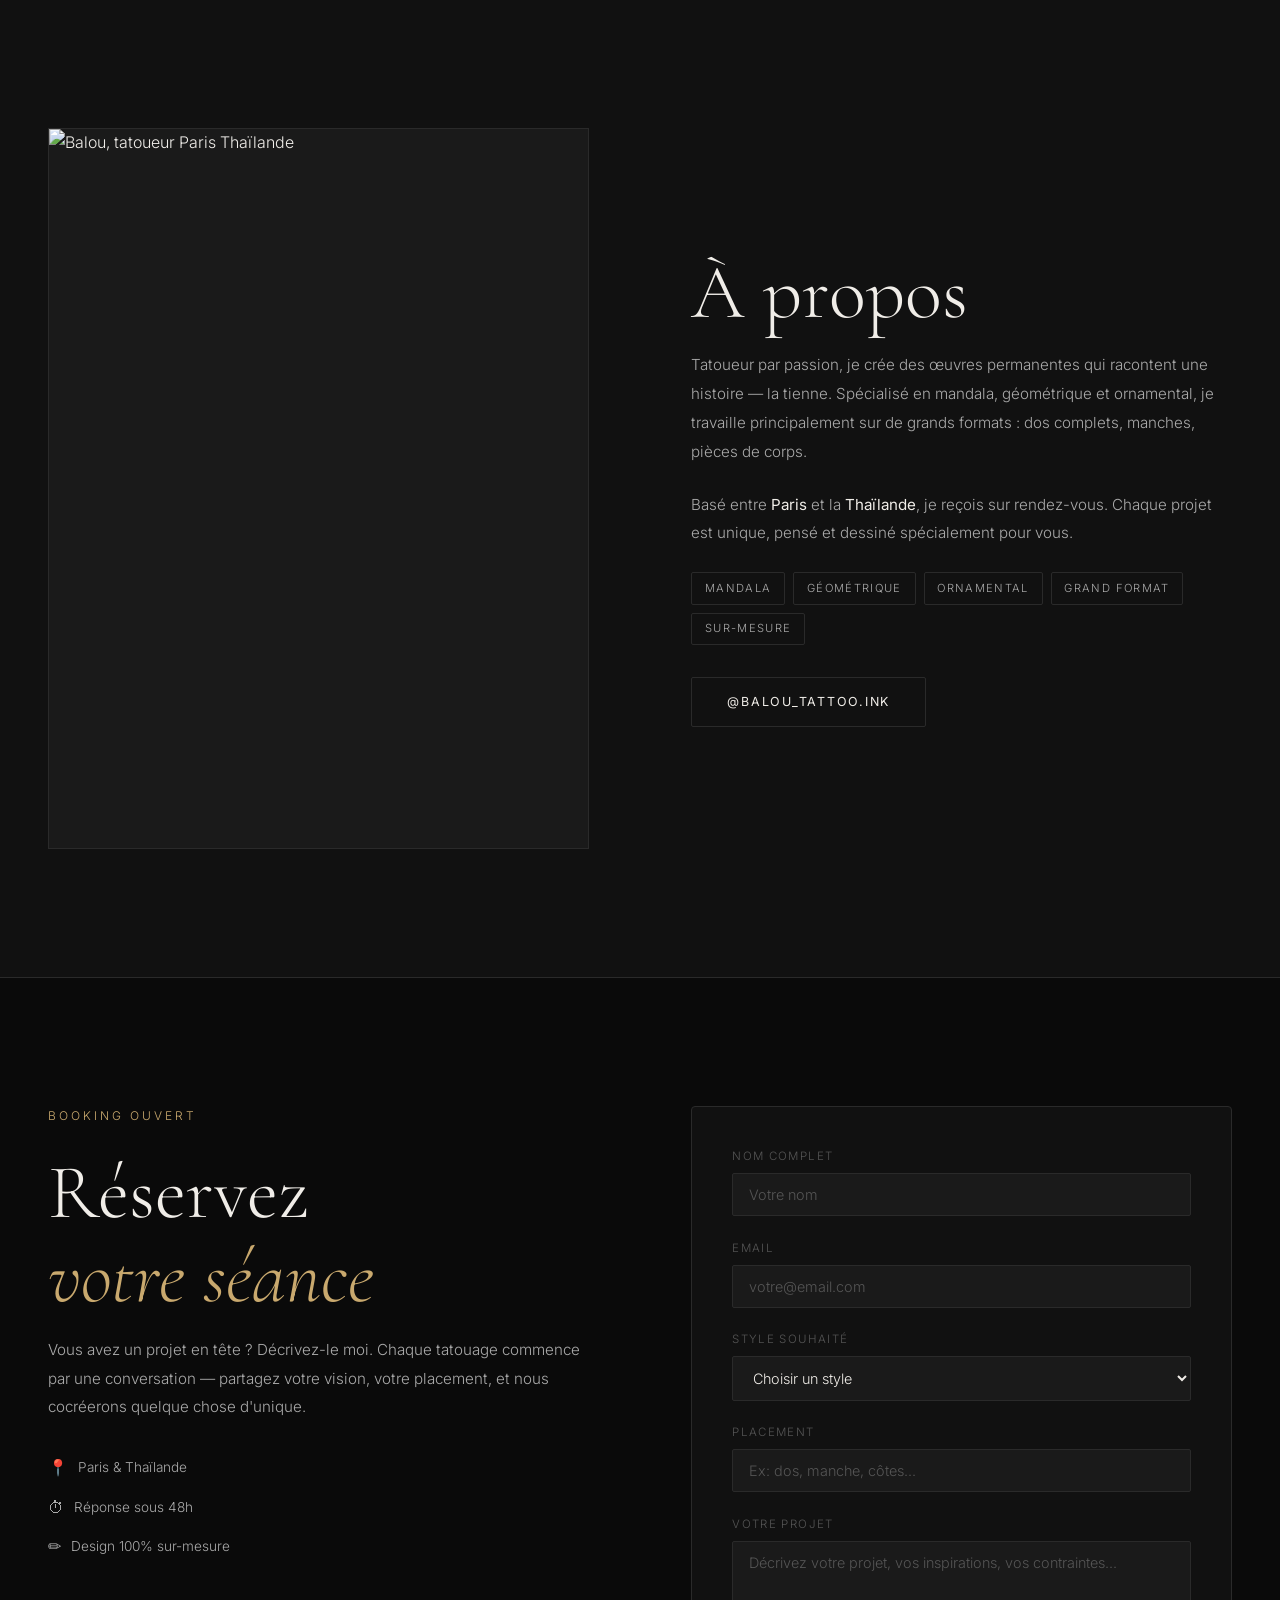
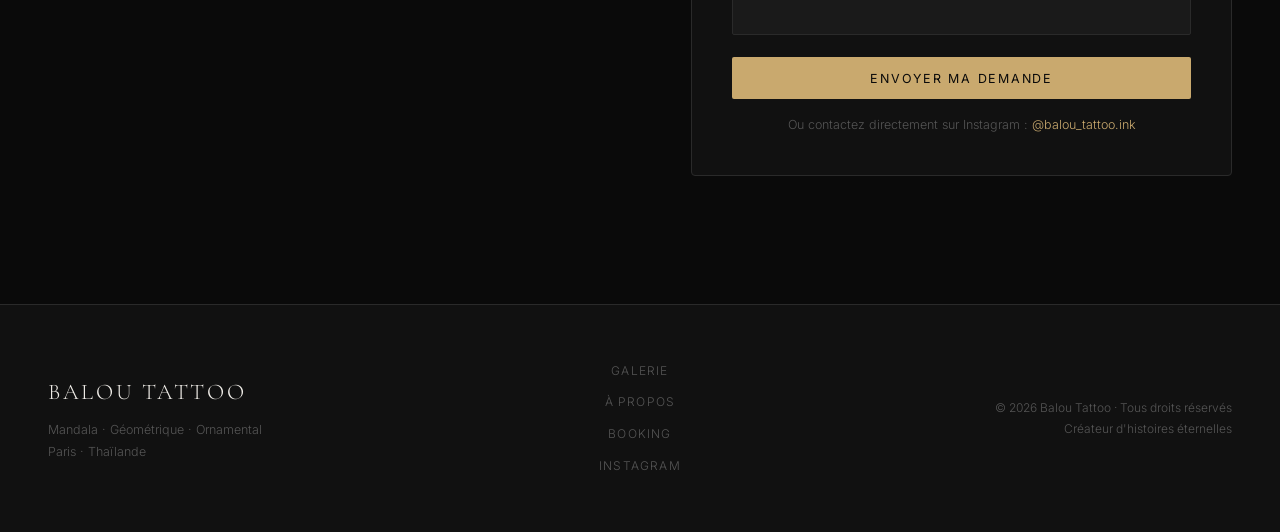
==== commit 129981cf: "Galerie remplacée par feed Instagram Behold.so" ====
--- a/index.html
+++ b/index.html
@@ -49,7 +49,6 @@
     <a href="#hero" class="nav-logo">BALOU</a>
     <ul class="nav-links">
       <li><a href="#gallery">Galerie</a></li>
-      <li><a href="#instagram">Instagram</a></li>
       <li><a href="#about">À propos</a></li>
       <li><a href="#booking" class="nav-cta">Booking</a></li>
     </ul>
@@ -104,135 +103,13 @@
     </div>
   </section>
 
-  <!-- GALLERY -->
+  <!-- GALERIE INSTAGRAM -->
   <section class="gallery" id="gallery">
     <div class="section-header">
       <h2 class="section-title">Galerie</h2>
-      <p class="section-sub">Chaque tatouage est une œuvre unique, pensée pour vous.</p>
-    </div>
-
-    <!-- Filtres -->
-    <div class="filters">
-      <button class="filter-btn active" data-filter="all">Tout</button>
-      <button class="filter-btn" data-filter="mandala">Mandala</button>
-      <button class="filter-btn" data-filter="grand-format">Grand Format</button>
-      <button class="filter-btn" data-filter="ornamental">Ornamental</button>
-      <button class="filter-btn" data-filter="wip">En cours</button>
-    </div>
-
-    <!-- Grille -->
-    <div class="gallery-grid" id="galleryGrid">
-
-      <!-- Les images sont à placer dans /images/ -->
-      <!-- Exemple de cards — remplace src par tes vraies photos -->
-
-      <div class="gallery-item" data-cat="mandala">
-        <div class="gallery-card">
-          <img src="images/mandala-dos-1.jpg" alt="Mandala dos complet — Balou Tattoo Paris" loading="lazy" />
-          <div class="gallery-overlay">
-            <span class="gallery-tag">Mandala</span>
-          </div>
-        </div>
-      </div>
-
-      <div class="gallery-item" data-cat="grand-format">
-        <div class="gallery-card">
-          <img src="images/dos-complet-1.jpg" alt="Dos complet tatouage ornamental — Balou Tattoo" loading="lazy" />
-          <div class="gallery-overlay">
-            <span class="gallery-tag">Grand Format</span>
-          </div>
-        </div>
-      </div>
-
-      <div class="gallery-item" data-cat="ornamental">
-        <div class="gallery-card">
-          <img src="images/ornamental-manche-1.jpg" alt="Manche ornementale — Balou Tattoo" loading="lazy" />
-          <div class="gallery-overlay">
-            <span class="gallery-tag">Ornamental</span>
-          </div>
-        </div>
-      </div>
-
-      <div class="gallery-item" data-cat="mandala">
-        <div class="gallery-card">
-          <img src="images/mandala-bras-1.jpg" alt="Mandala bras — Balou Tattoo" loading="lazy" />
-          <div class="gallery-overlay">
-            <span class="gallery-tag">Mandala</span>
-          </div>
-        </div>
-      </div>
-
-      <div class="gallery-item" data-cat="grand-format">
-        <div class="gallery-card">
-          <img src="images/manche-complete-1.jpg" alt="Manche complète — Balou Tattoo Paris" loading="lazy" />
-          <div class="gallery-overlay">
-            <span class="gallery-tag">Grand Format</span>
-          </div>
-        </div>
-      </div>
-
-      <div class="gallery-item" data-cat="ornamental">
-        <div class="gallery-card">
-          <img src="images/ornamental-cou-1.jpg" alt="Ornamental cou — Balou Tattoo" loading="lazy" />
-          <div class="gallery-overlay">
-            <span class="gallery-tag">Ornamental</span>
-          </div>
-        </div>
-      </div>
-
-      <div class="gallery-item" data-cat="wip">
-        <div class="gallery-card">
-          <img src="images/wip-1.jpg" alt="Tatouage en cours — Balou Tattoo" loading="lazy" />
-          <div class="gallery-overlay">
-            <span class="gallery-tag">En cours</span>
-          </div>
-        </div>
-      </div>
-
-      <div class="gallery-item" data-cat="mandala">
-        <div class="gallery-card">
-          <img src="images/mandala-cote-1.jpg" alt="Mandala côtes — Balou Tattoo" loading="lazy" />
-          <div class="gallery-overlay">
-            <span class="gallery-tag">Mandala</span>
-          </div>
-        </div>
-      </div>
-
-      <div class="gallery-item" data-cat="grand-format">
-        <div class="gallery-card">
-          <img src="images/dos-complet-2.jpg" alt="Grand dos tatouage — Balou Tattoo" loading="lazy" />
-          <div class="gallery-overlay">
-            <span class="gallery-tag">Grand Format</span>
-          </div>
-        </div>
-      </div>
-
-    </div>
-
-    <div class="gallery-more">
-      <a href="https://www.instagram.com/balou_tattoo.ink/" target="_blank" rel="noopener" class="btn btn-ghost">
-        Voir plus sur Instagram →
-      </a>
-    </div>
-  </section>
-
-  <!-- LIGHTBOX -->
-  <div class="lightbox" id="lightbox">
-    <button class="lightbox-close" id="lightboxClose" aria-label="Fermer">✕</button>
-    <button class="lightbox-prev" id="lightboxPrev" aria-label="Précédent">‹</button>
-    <button class="lightbox-next" id="lightboxNext" aria-label="Suivant">›</button>
-    <div class="lightbox-img-wrap">
-      <img id="lightboxImg" src="" alt="" />
-    </div>
-  </div>
-
-  <!-- INSTAGRAM FEED -->
-  <section class="instagram" id="instagram">
-    <div class="section-header">
-      <h2 class="section-title">Instagram</h2>
       <p class="section-sub">
         <a href="https://www.instagram.com/balou_tattoo.ink/" target="_blank" rel="noopener" style="color:var(--accent)">@balou_tattoo.ink</a>
-        · 41K followers
+        · Mis à jour automatiquement
       </p>
     </div>
     <div class="instagram-feed">
@@ -240,7 +117,7 @@
     </div>
     <div style="text-align:center;margin-top:2.5rem">
       <a href="https://www.instagram.com/balou_tattoo.ink/" target="_blank" rel="noopener" class="btn btn-ghost">
-        Suivre sur Instagram →
+        Voir tous les posts →
       </a>
     </div>
   </section>
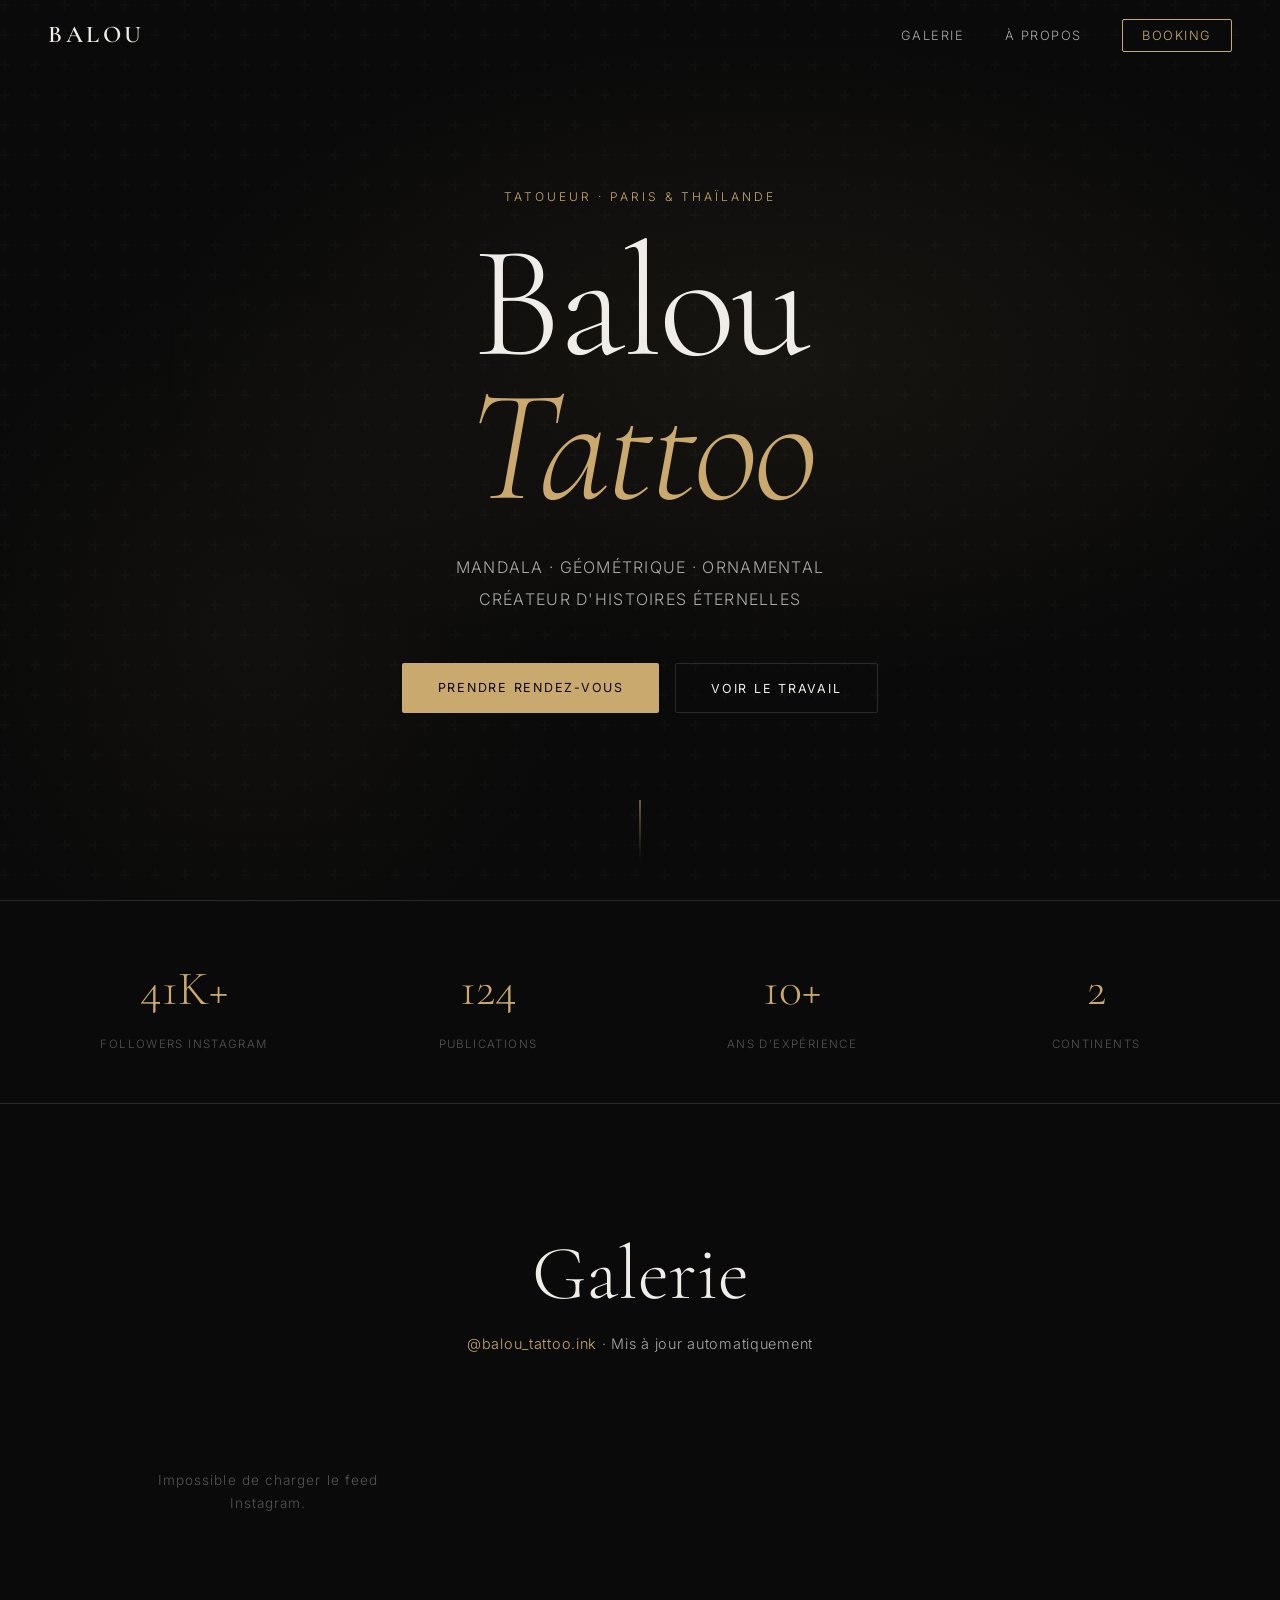
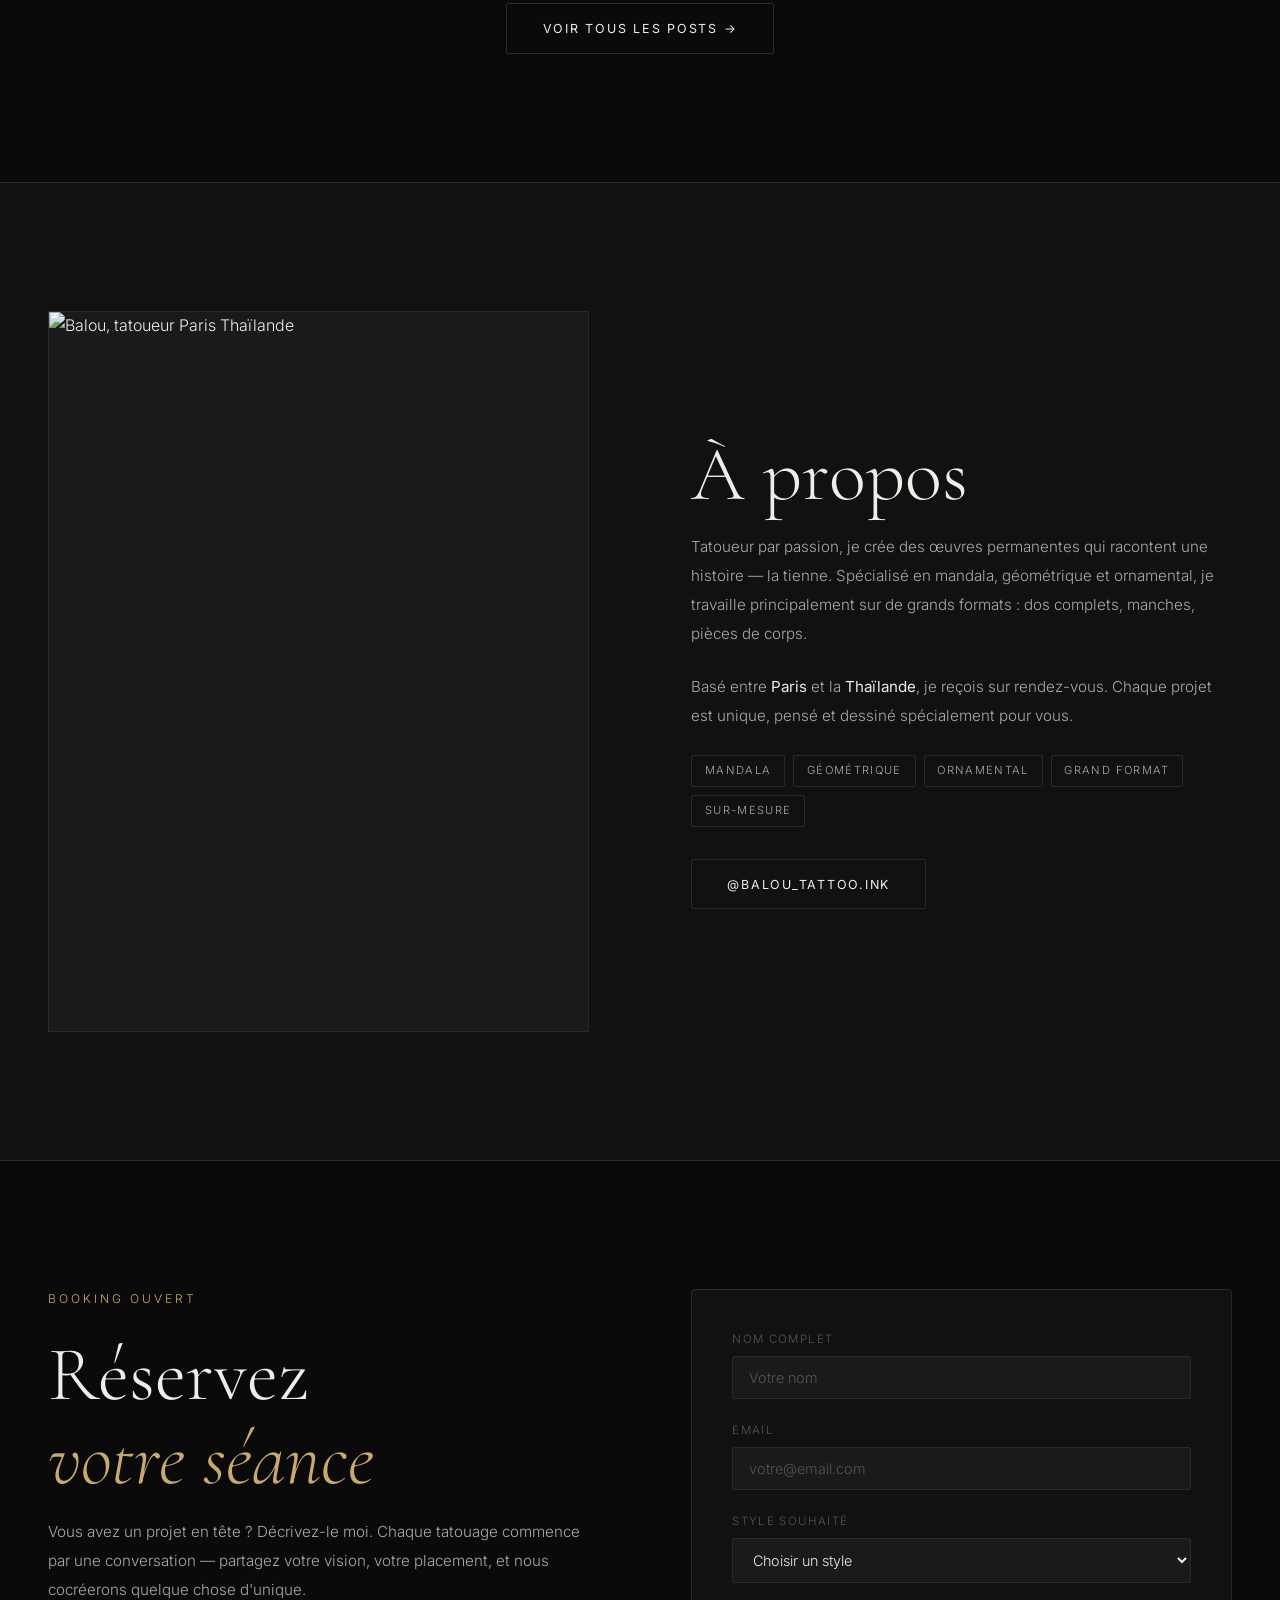
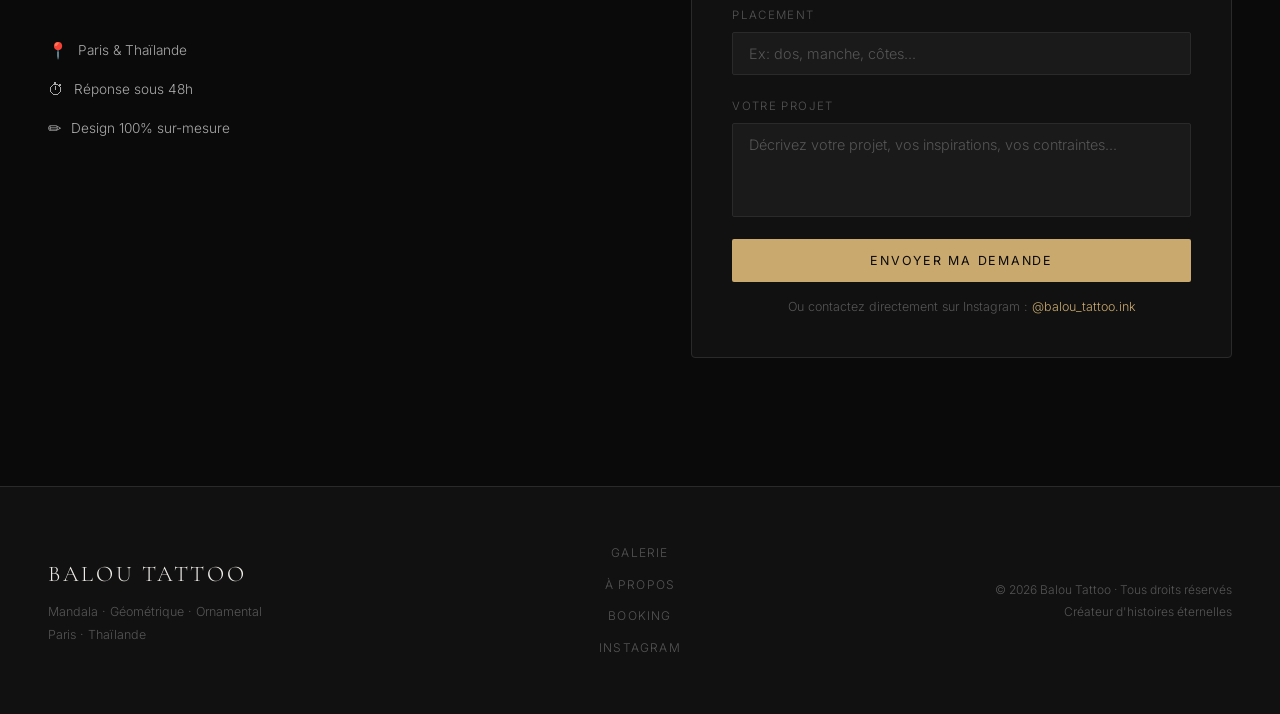
==== commit ba44ea69: "Galerie Instagram custom via Behold.so API" ====
--- a/index.html
+++ b/index.html
@@ -112,8 +112,8 @@
         · Mis à jour automatiquement
       </p>
     </div>
-    <div class="instagram-feed">
-      <behold-widget feed-id="sqFxCkjri8mRpJyX2YJO"></behold-widget>
+    <div class="ig-grid" id="igGrid">
+      <div class="ig-loading">Chargement des posts...</div>
     </div>
     <div style="text-align:center;margin-top:2.5rem">
       <a href="https://www.instagram.com/balou_tattoo.ink/" target="_blank" rel="noopener" class="btn btn-ghost">
@@ -226,7 +226,6 @@
     </div>
   </footer>
 
-  <script src="https://w.behold.so/widget.js" type="module"></script>
   <script src="script.js"></script>
 </body>
 </html>
--- a/styles.css
+++ b/styles.css
@@ -535,23 +535,86 @@
 .lightbox-next:hover { border-color: var(--accent); color: var(--accent); }
 
 /* ============================================
-   INSTAGRAM
-   ============================================ */
-
-.instagram {
-  padding: var(--section-pad) clamp(1.5rem, 5vw, 3rem);
-  border-top: 1px solid var(--border);
-}
-
-.instagram-feed {
+   GALERIE INSTAGRAM
+   ============================================ */
+
+.ig-loading {
+  text-align: center;
+  color: var(--muted);
+  font-size: 0.85rem;
+  padding: 3rem;
+  letter-spacing: 0.08em;
+}
+
+.ig-grid {
   max-width: var(--max-w);
   margin: 0 auto;
-}
-
-behold-widget {
-  --behold-font-family: 'Inter', system-ui, sans-serif;
-  --behold-background-color: transparent;
+  display: grid;
+  grid-template-columns: repeat(3, 1fr);
+  gap: 0.75rem;
+}
+
+.ig-item {
+  position: relative;
+  aspect-ratio: 1;
+  overflow: hidden;
+  background: var(--dark2);
+  cursor: pointer;
+}
+
+.ig-item img {
+  width: 100%;
+  height: 100%;
+  object-fit: cover;
+  transition: transform 0.5s cubic-bezier(0.25, 0.46, 0.45, 0.94);
   display: block;
+}
+
+.ig-item:hover img {
+  transform: scale(1.06);
+}
+
+.ig-overlay {
+  position: absolute;
+  inset: 0;
+  background: linear-gradient(to top, rgba(0,0,0,0.75) 0%, transparent 50%);
+  opacity: 0;
+  transition: opacity 0.3s;
+  display: flex;
+  flex-direction: column;
+  justify-content: flex-end;
+  padding: 1rem;
+  gap: 0.4rem;
+}
+
+.ig-item:hover .ig-overlay {
+  opacity: 1;
+}
+
+.ig-caption {
+  font-size: 0.72rem;
+  color: var(--white);
+  line-height: 1.4;
+  display: -webkit-box;
+  -webkit-line-clamp: 2;
+  -webkit-box-orient: vertical;
+  overflow: hidden;
+}
+
+.ig-type {
+  position: absolute;
+  top: 0.6rem;
+  right: 0.6rem;
+  font-size: 0.7rem;
+  background: rgba(0,0,0,0.6);
+  color: var(--white);
+  padding: 0.2rem 0.5rem;
+  border-radius: 2px;
+  backdrop-filter: blur(4px);
+}
+
+@media (max-width: 640px) {
+  .ig-grid { grid-template-columns: repeat(2, 1fr); gap: 0.4rem; }
 }
 
 /* ============================================
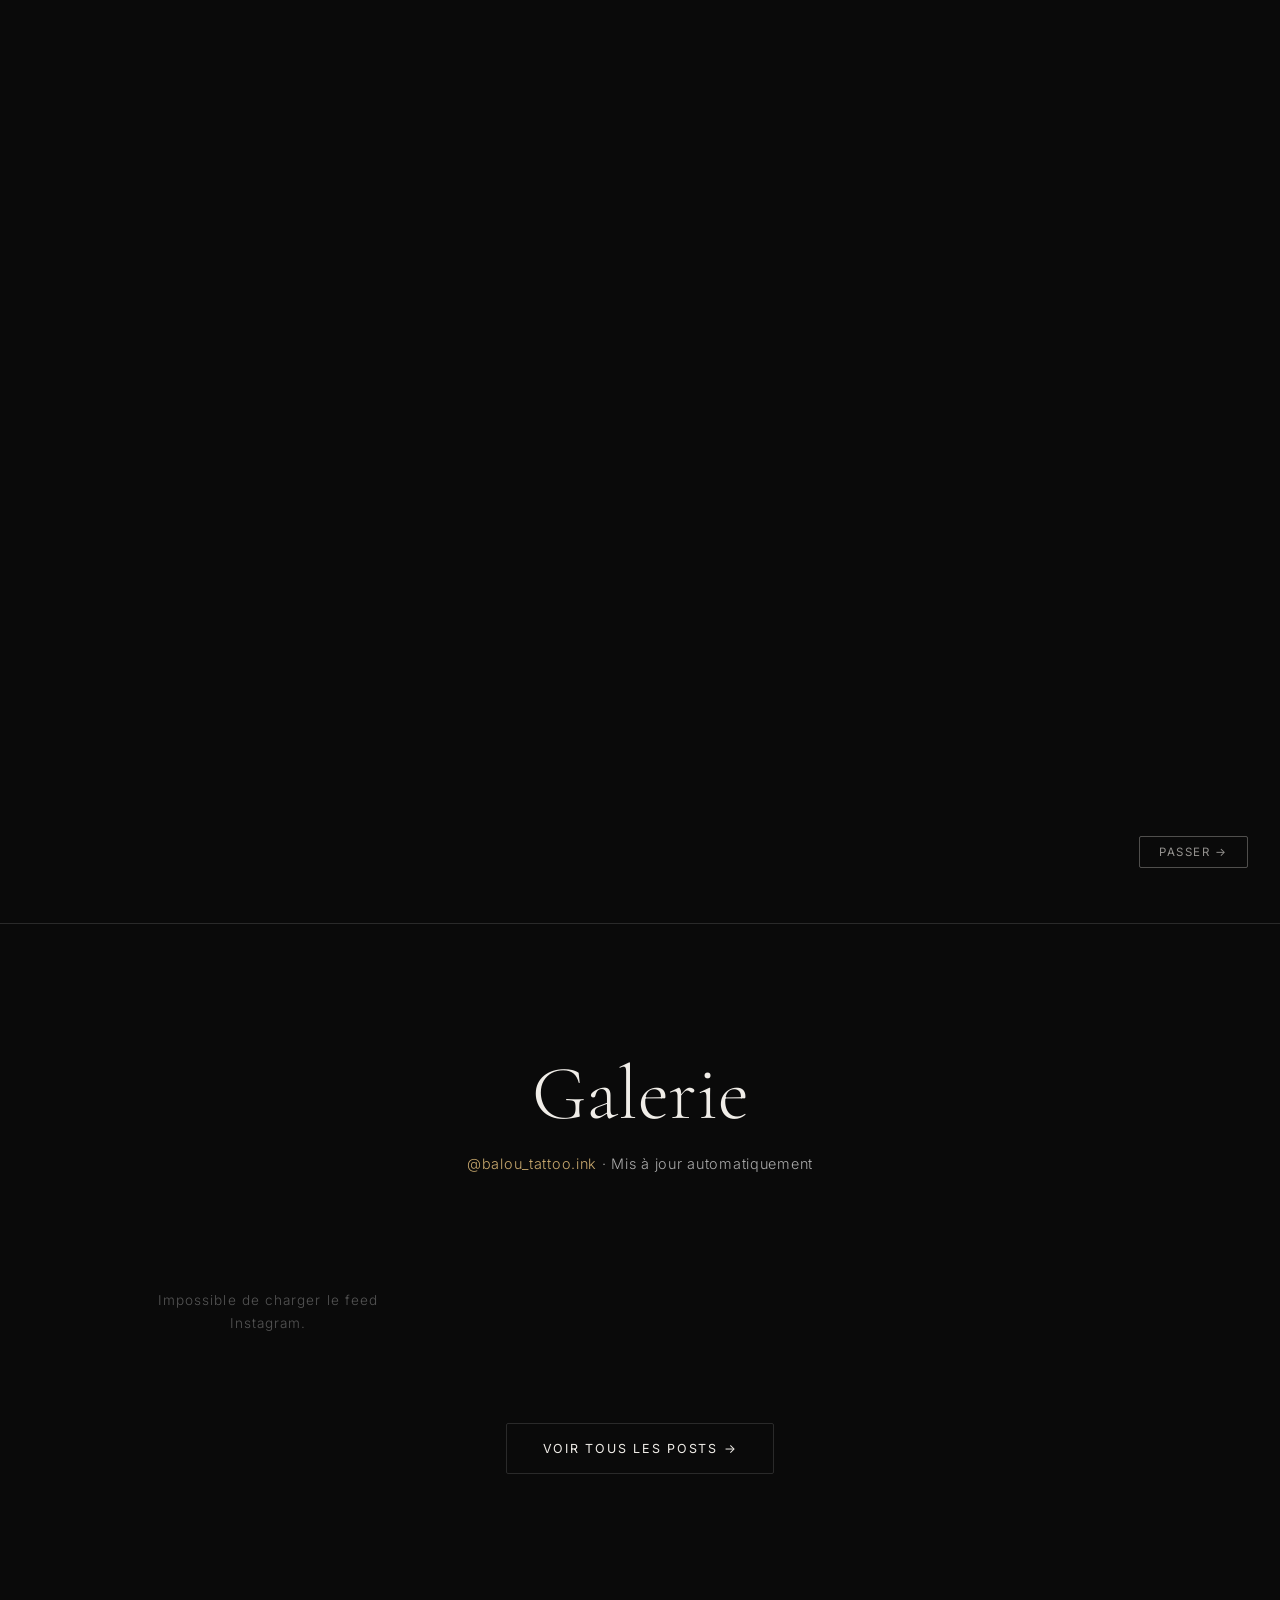
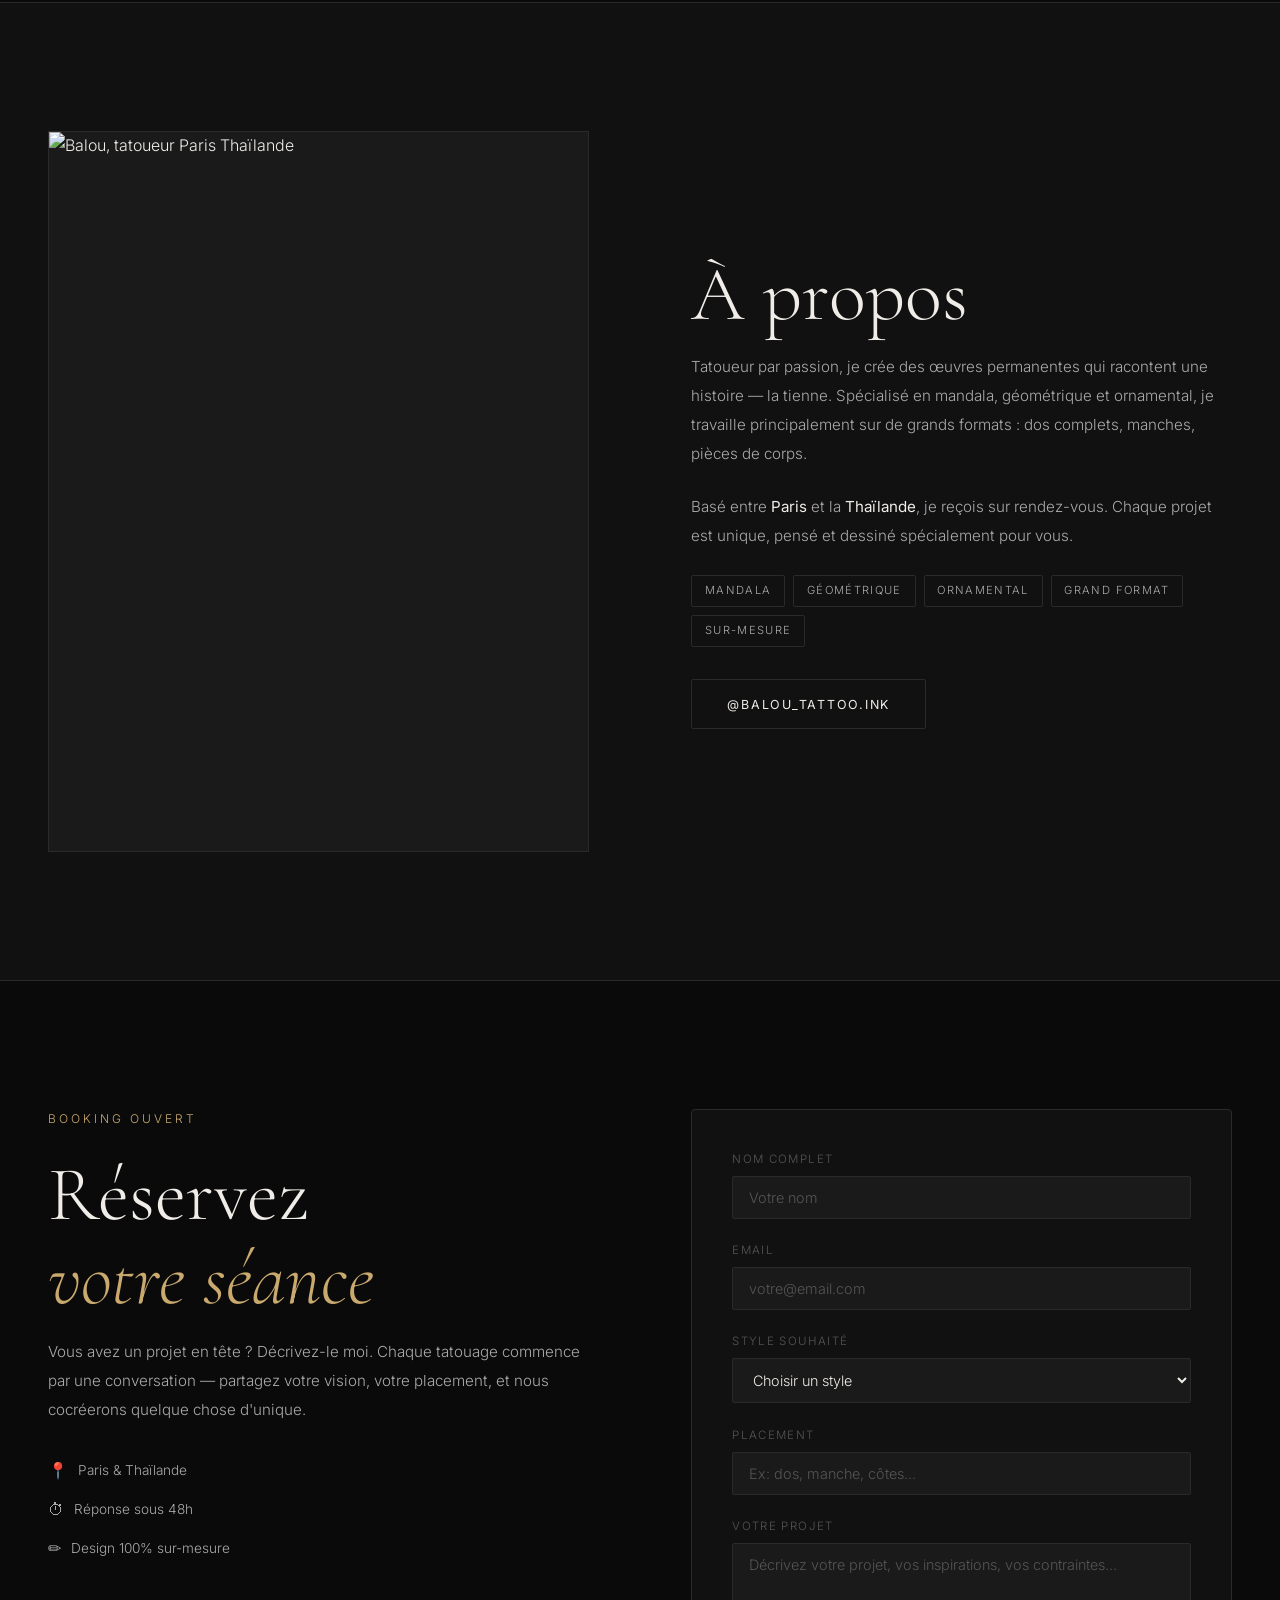
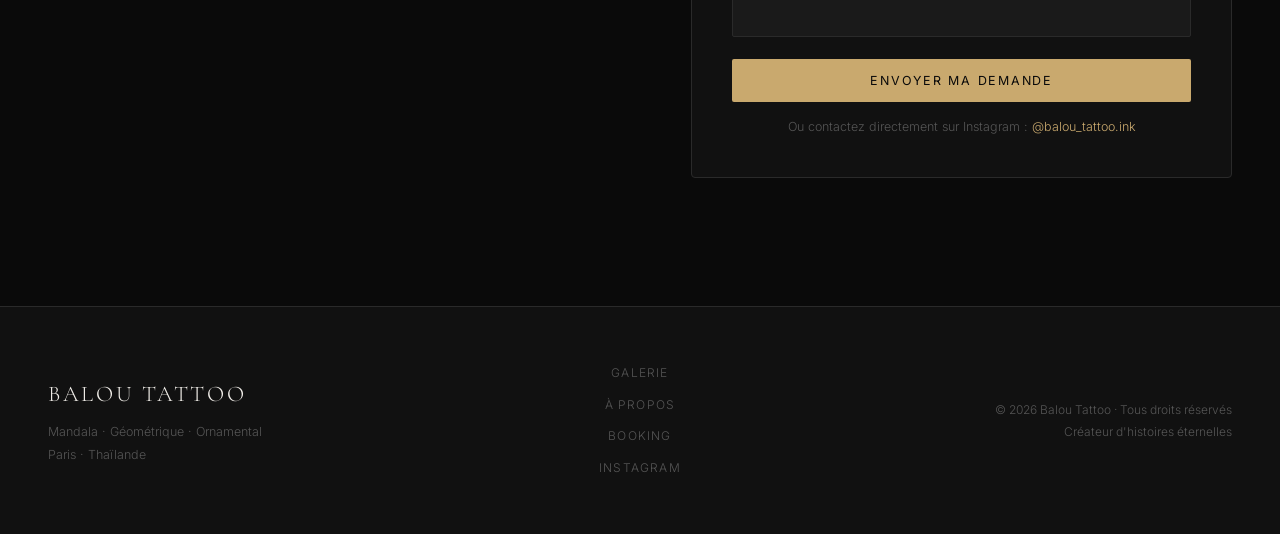
==== commit e7d755c5: "Ajoute Linktree custom + intégration Formspree AJAX - linktree.html : page de bio Instagram sur-mesu" ====
--- a/index.html
+++ b/index.html
@@ -44,6 +44,14 @@
 </head>
 <body>
 
+  <!-- INTRO VIDEO -->
+  <div id="intro-screen">
+    <video id="intro-video" autoplay muted playsinline>
+      <source src="IMG_6212.mov" type="video/mp4" />
+    </video>
+    <button id="intro-skip">Passer →</button>
+  </div>
+
   <!-- NAV -->
   <nav class="nav" id="nav">
     <a href="#hero" class="nav-logo">BALOU</a>
@@ -66,7 +74,9 @@
 
   <!-- HERO -->
   <section class="hero" id="hero">
-    <div class="hero-bg"></div>
+    <video class="hero-video" autoplay muted loop playsinline>
+      <source src="IMG_6212.mov" type="video/mp4" />
+    </video>
     <div class="hero-content">
       <p class="hero-eyebrow">Tatoueur · Paris &amp; Thaïlande</p>
       <h1 class="hero-title">Balou<br /><em>Tattoo</em></h1>
@@ -172,7 +182,9 @@
           <li><span class="bi-icon">✏️</span> Design 100% sur-mesure</li>
         </ul>
       </div>
-      <form class="booking-form" id="bookingForm" novalidate>
+      <form class="booking-form" id="bookingForm"
+            action="https://formspree.io/f/VOTRE_ID_FORMSPREE"
+            method="POST" novalidate>
         <div class="form-group">
           <label for="name">Nom complet</label>
           <input type="text" id="name" name="name" placeholder="Votre nom" required />
--- a/styles.css
+++ b/styles.css
@@ -53,6 +53,57 @@
 }
 
 /* ============================================
+   INTRO SCREEN
+   ============================================ */
+
+#intro-screen {
+  position: fixed;
+  inset: 0;
+  z-index: 999;
+  background: var(--black);
+  display: flex;
+  align-items: center;
+  justify-content: center;
+  transition: opacity 0.8s ease;
+}
+
+#intro-screen.fade-out {
+  opacity: 0;
+  pointer-events: none;
+}
+
+#intro-video {
+  width: 100%;
+  max-width: 100vw;
+  max-height: 100vh;
+  aspect-ratio: 16 / 9;
+  object-fit: contain;
+  opacity: 0.7;
+}
+
+#intro-skip {
+  position: absolute;
+  bottom: 2rem;
+  right: 2rem;
+  background: transparent;
+  border: 1px solid rgba(240,237,232,0.3);
+  color: rgba(240,237,232,0.6);
+  font-family: var(--font-sans);
+  font-size: 0.72rem;
+  letter-spacing: 0.14em;
+  text-transform: uppercase;
+  padding: 0.5rem 1.2rem;
+  cursor: pointer;
+  border-radius: 2px;
+  transition: border-color 0.2s, color 0.2s;
+}
+
+#intro-skip:hover {
+  border-color: var(--accent);
+  color: var(--accent);
+}
+
+/* ============================================
    SCROLLBAR
    ============================================ */
 
@@ -207,7 +258,8 @@
 
 .hero {
   position: relative;
-  min-height: 100svh;
+  width: 100%;
+  aspect-ratio: 16 / 9;
   display: flex;
   align-items: center;
   justify-content: center;
@@ -215,19 +267,13 @@
   padding: 0 clamp(1.5rem, 5vw, 3rem);
 }
 
-.hero-bg {
+.hero-video {
   position: absolute;
   inset: 0;
-  background:
-    radial-gradient(ellipse 80% 60% at 60% 40%, rgba(201,169,110,0.07) 0%, transparent 60%),
-    radial-gradient(ellipse 50% 80% at 20% 70%, rgba(201,169,110,0.04) 0%, transparent 50%);
-}
-
-.hero-bg::after {
-  content: '';
-  position: absolute;
-  inset: 0;
-  background: url("data:image/svg+xml,%3Csvg width='60' height='60' viewBox='0 0 60 60' xmlns='http://www.w3.org/2000/svg'%3E%3Cg fill='none' fill-rule='evenodd'%3E%3Cg fill='%23ffffff' fill-opacity='0.015'%3E%3Cpath d='M36 34v-4h-2v4h-4v2h4v4h2v-4h4v-2h-4zm0-30V0h-2v4h-4v2h4v4h2V6h4V4h-4zM6 34v-4H4v4H0v2h4v4h2v-4h4v-2H6zM6 4V0H4v4H0v2h4v4h2V6h4V4H6z'/%3E%3C/g%3E%3C/g%3E%3C/svg%3E");
+  width: 100%;
+  height: 100%;
+  object-fit: cover;
+  opacity: 0.7;
 }
 
 .hero-content {
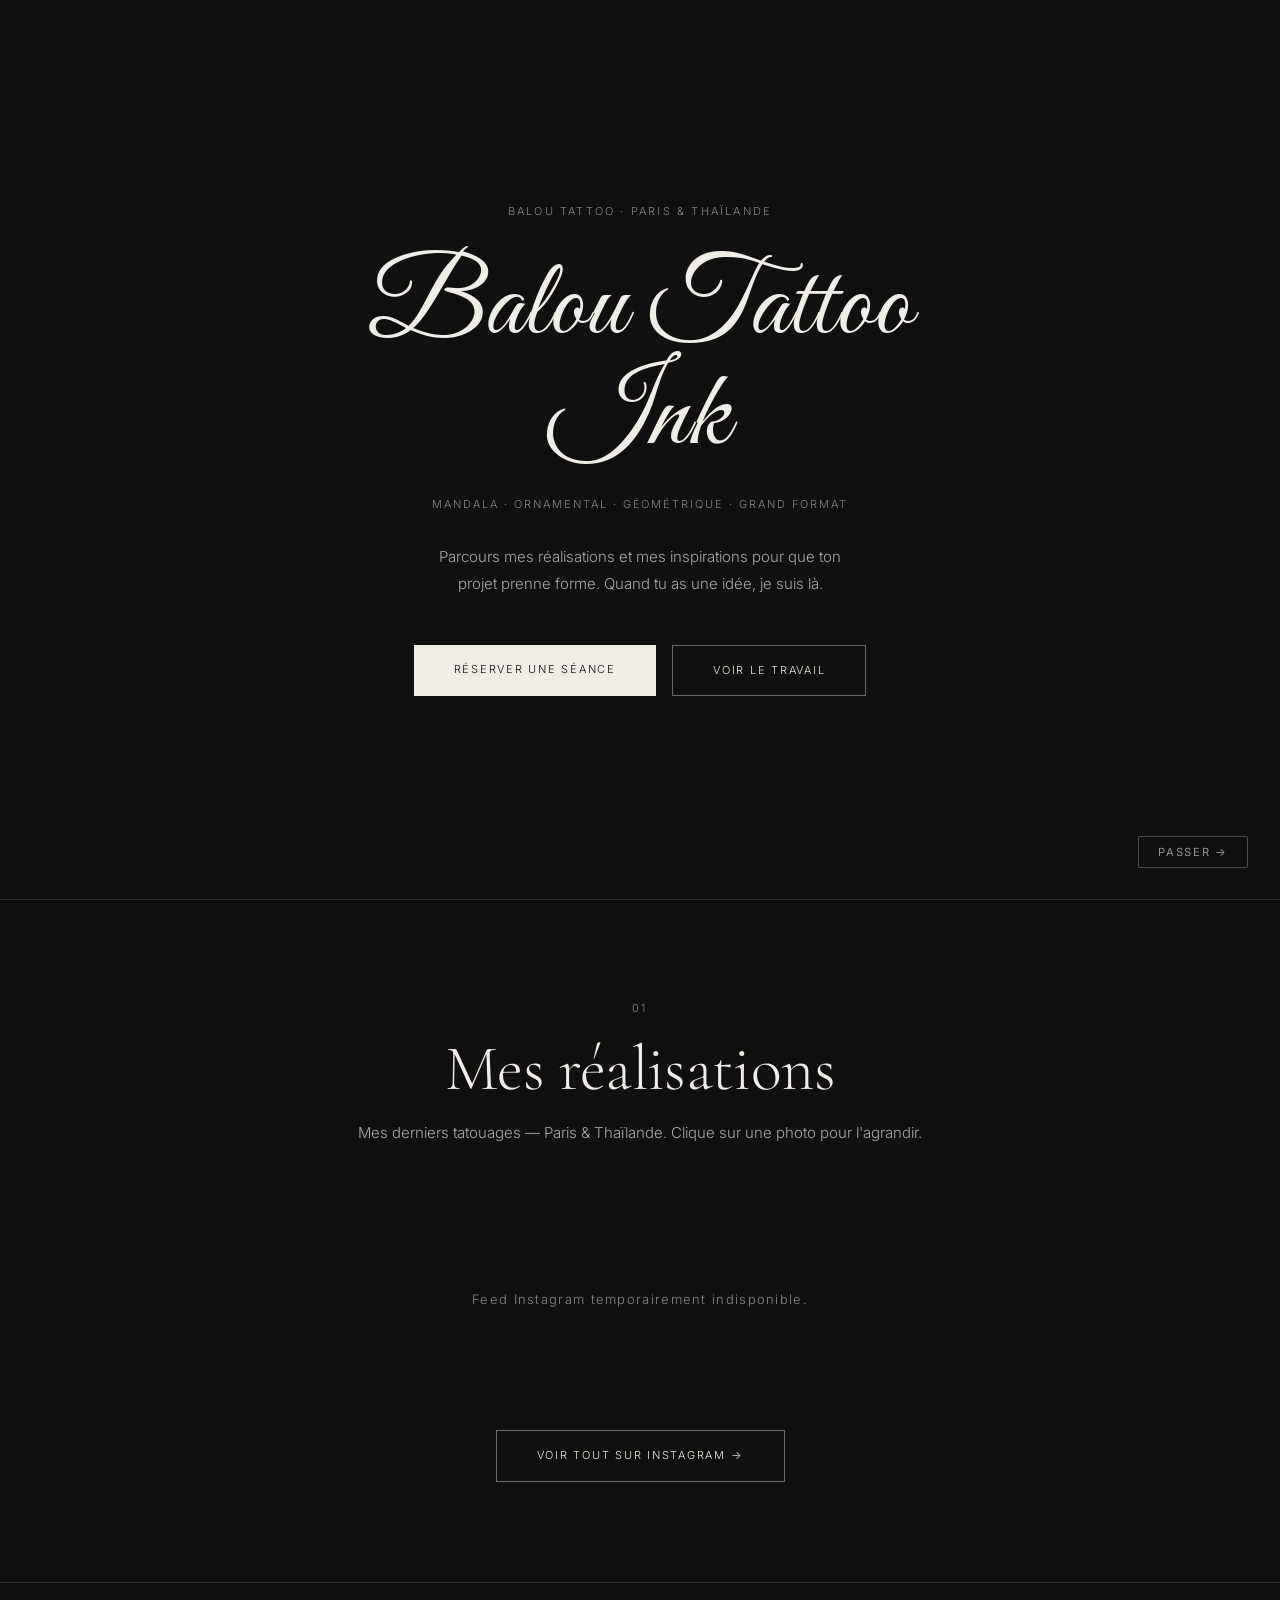
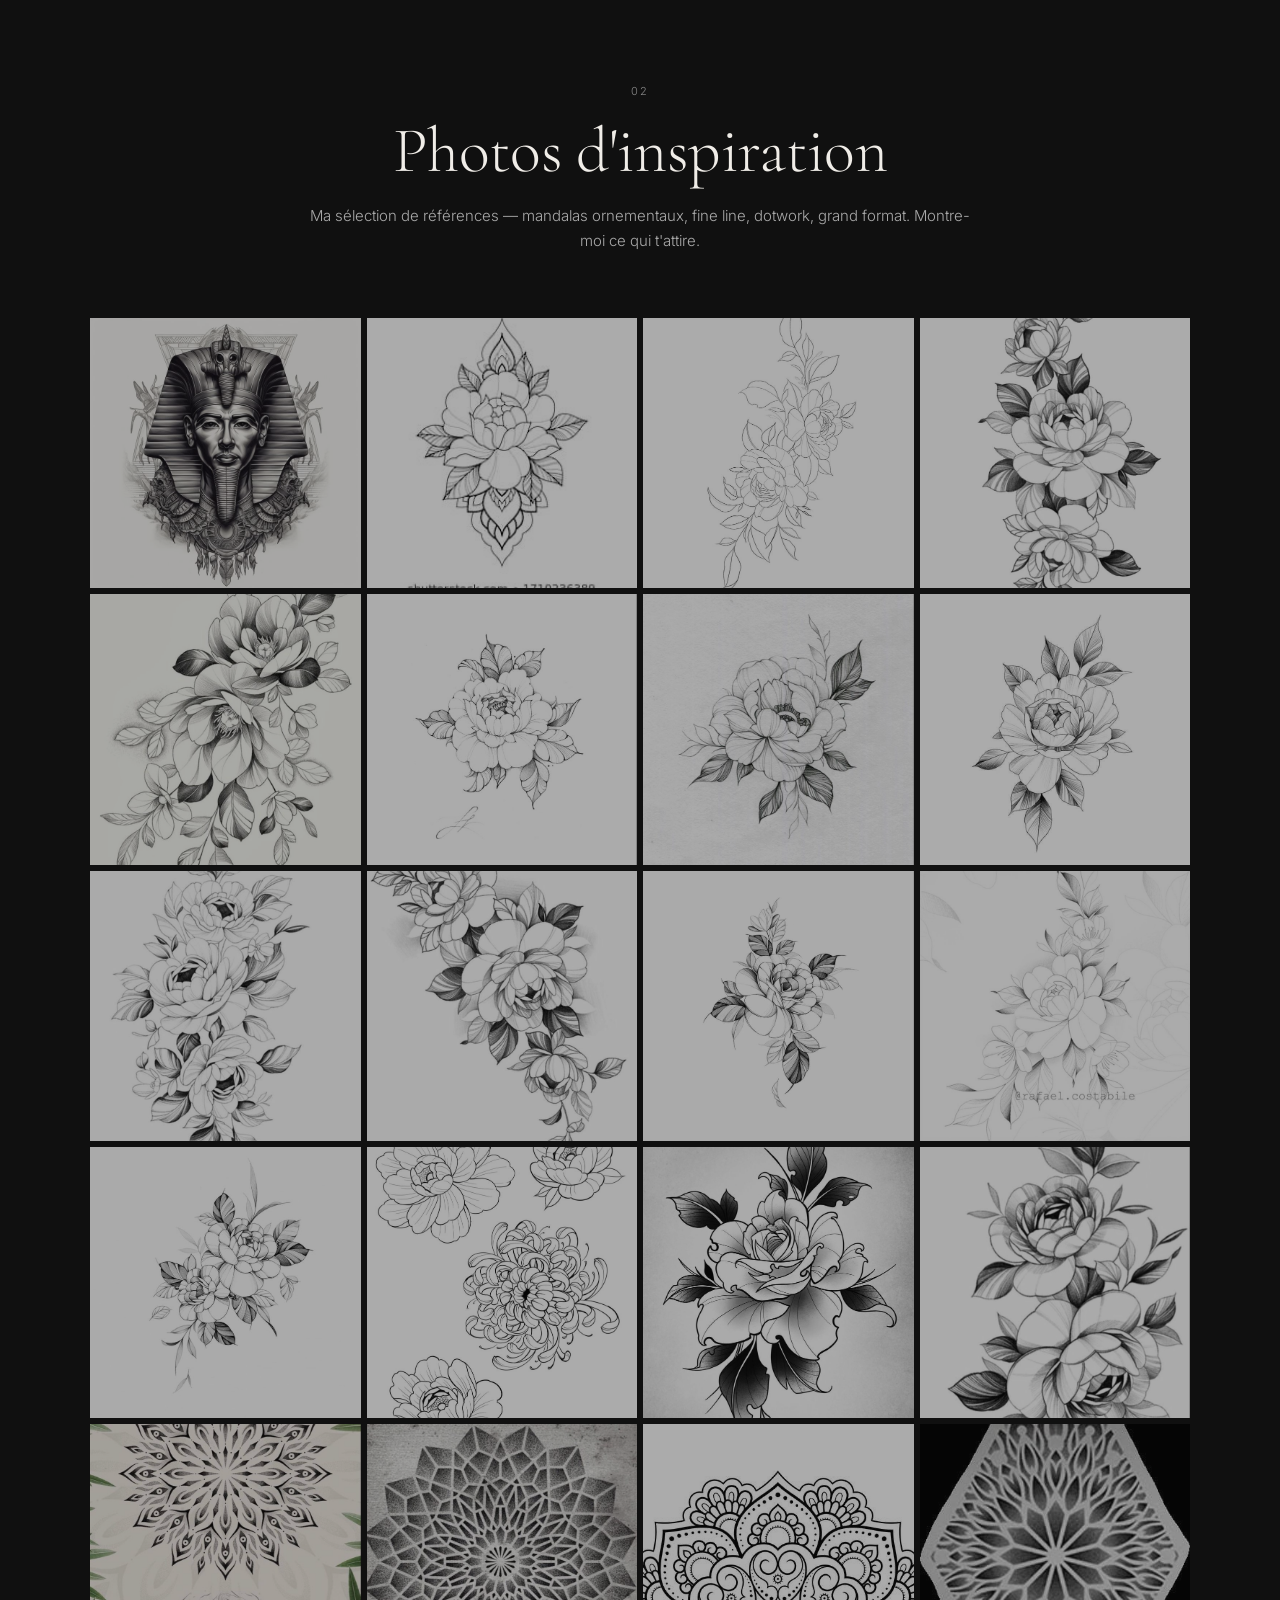
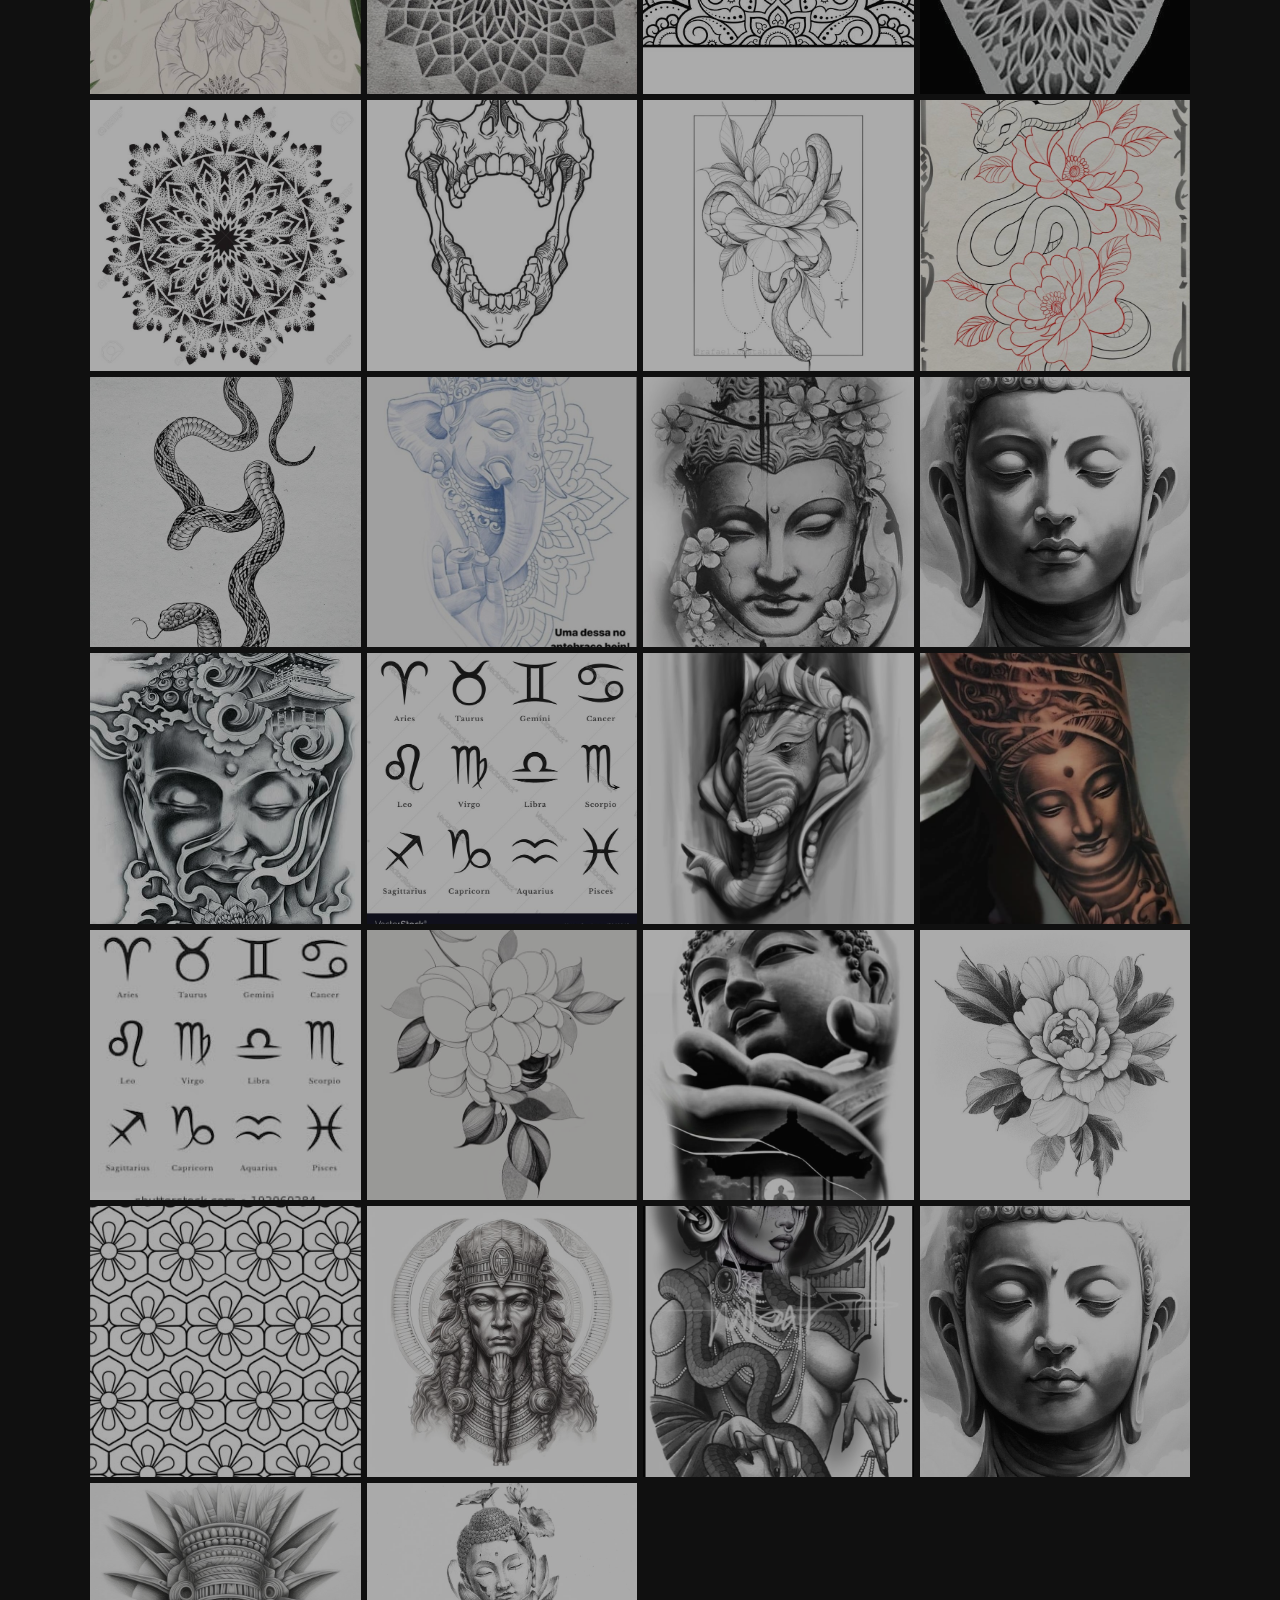
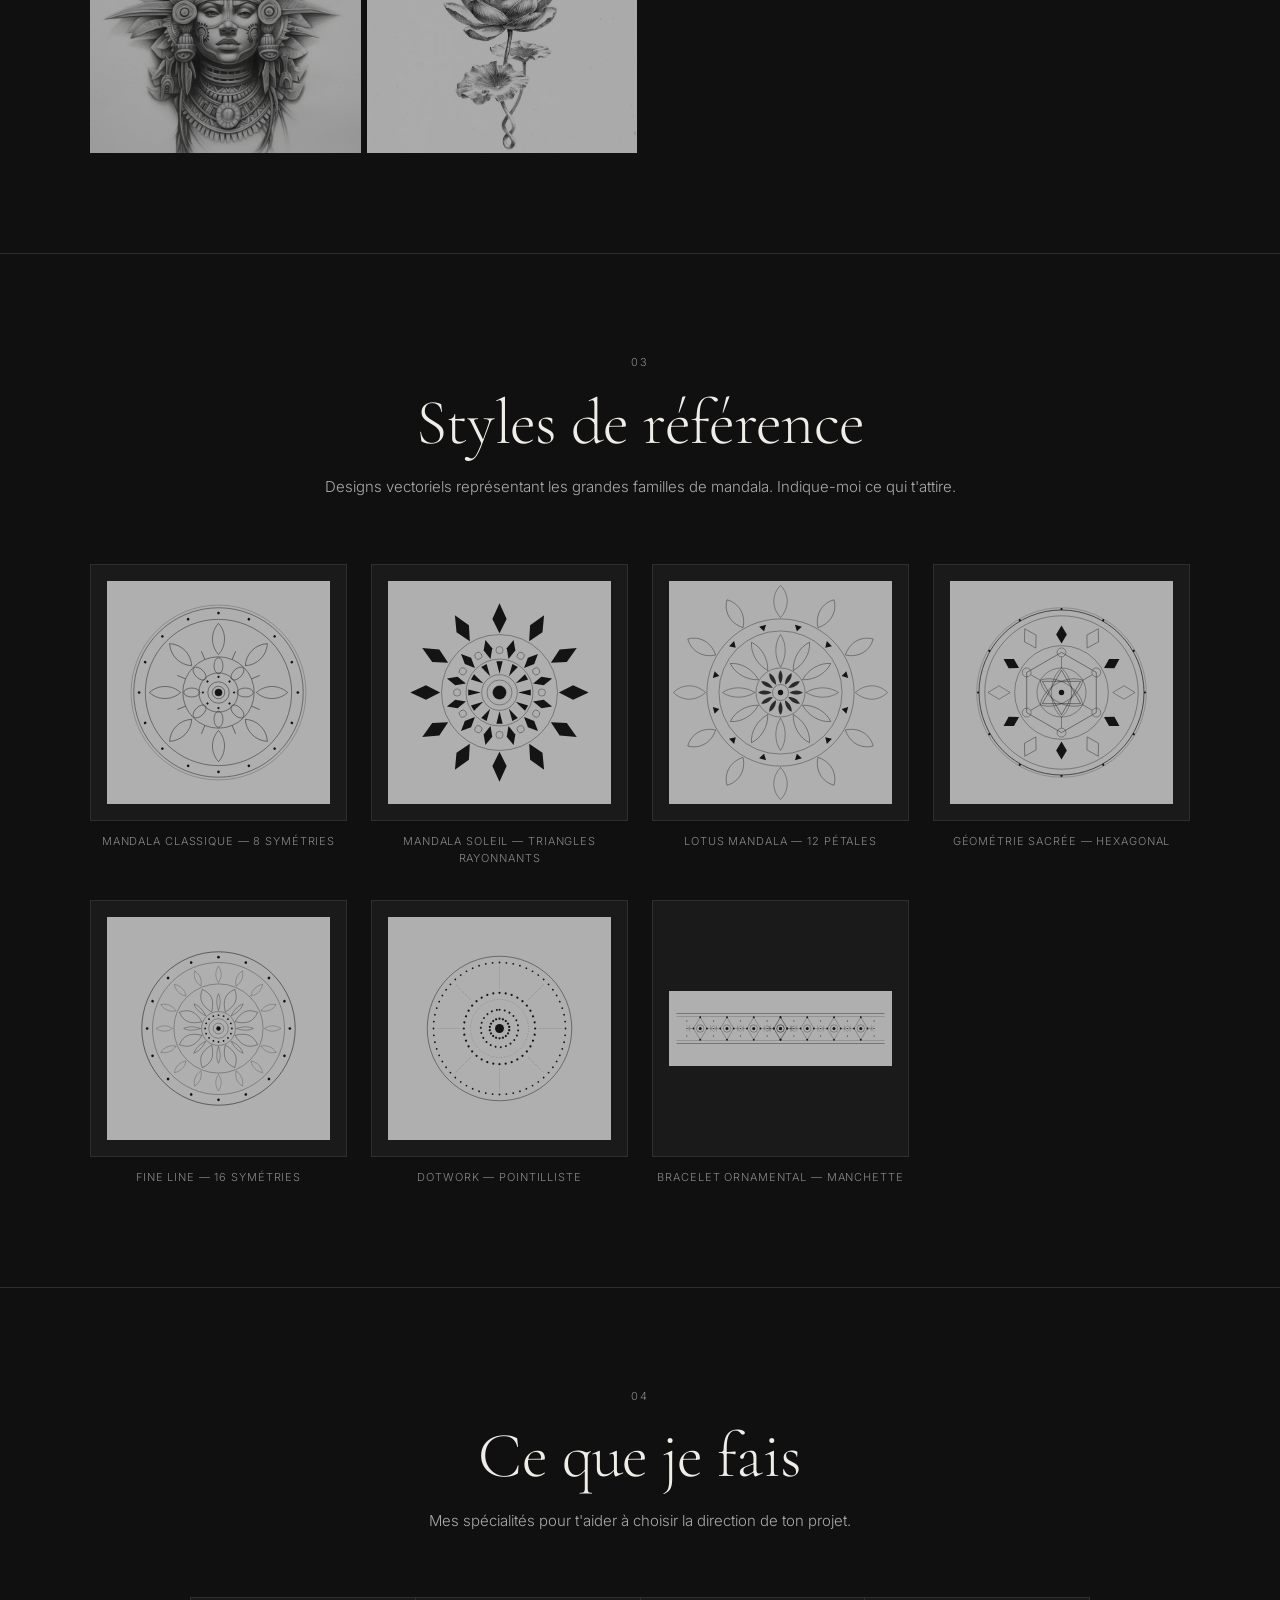
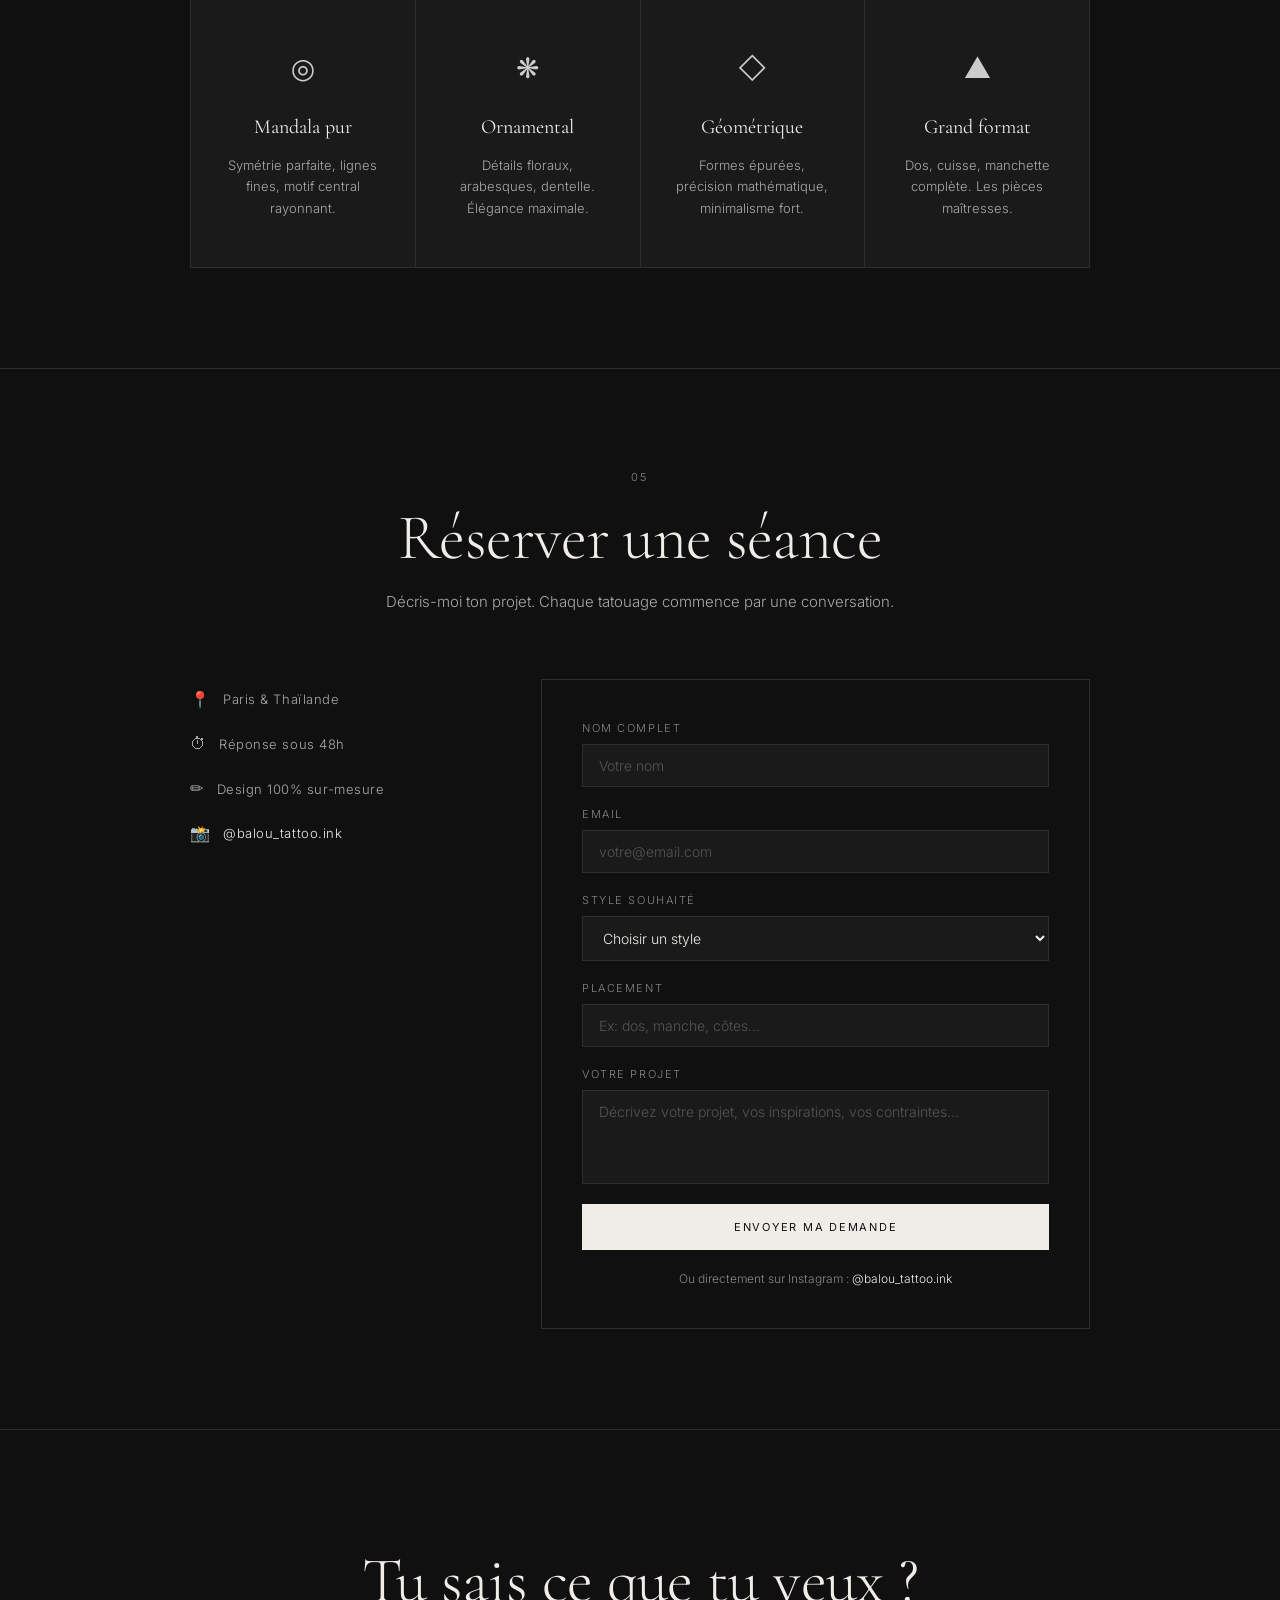
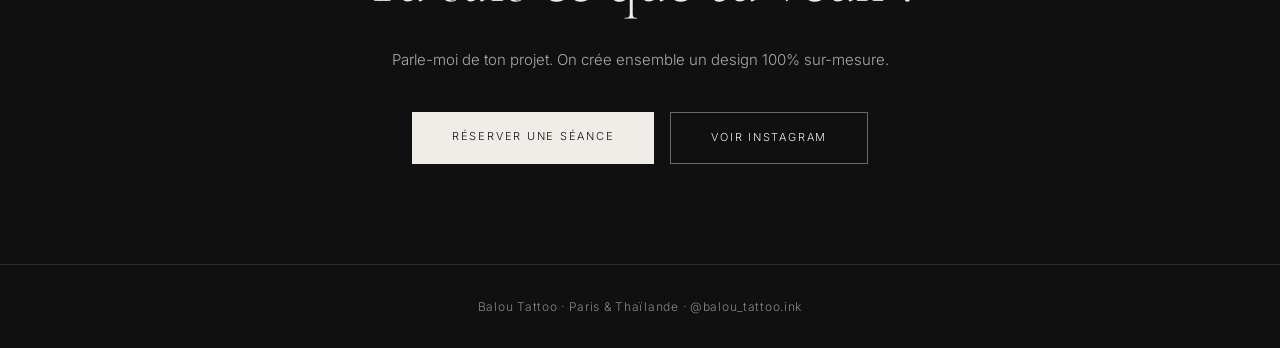
==== commit 1a8dbbc2: "Redesign complet — style site référence tattoo éphémère - Curseur custom Fleur de Vie (SVG, rotation" ====
--- a/index.html
+++ b/index.html
@@ -11,176 +11,176 @@
   <meta name="author" content="Balou Tattoo" />
   <link rel="canonical" href="https://baloutattoo.ink" />
 
-  <!-- Open Graph (partage réseaux sociaux) -->
+  <!-- Open Graph -->
   <meta property="og:title" content="Balou Tattoo — Mandala & Ornamental" />
   <meta property="og:description" content="Tatoueur spécialisé en mandala, géométrique et ornamental. Paris · Thaïlande. Booking ouvert." />
   <meta property="og:type" content="website" />
   <meta property="og:url" content="https://baloutattoo.ink" />
   <meta property="og:image" content="https://baloutattoo.ink/images/og-cover.jpg" />
 
-  <!-- Schema.org structured data (Google) -->
+  <!-- Schema.org -->
   <script type="application/ld+json">
   {
     "@context": "https://schema.org",
     "@type": "LocalBusiness",
     "name": "Balou Tattoo",
-    "description": "Tatoueur spécialisé en mandala, géométrique et ornamental. Grand format, manches complètes.",
+    "description": "Tatoueur spécialisé en mandala, géométrique et ornamental.",
     "url": "https://baloutattoo.ink",
     "sameAs": ["https://www.instagram.com/balou_tattoo.ink/"],
-    "address": {
-      "@type": "PostalAddress",
-      "addressLocality": "Paris",
-      "addressCountry": "FR"
-    },
-    "priceRange": "€€€",
-    "image": "https://baloutattoo.ink/images/og-cover.jpg"
+    "address": { "@type": "PostalAddress", "addressLocality": "Paris", "addressCountry": "FR" },
+    "priceRange": "€€€"
   }
   </script>
 
   <link rel="stylesheet" href="styles.css" />
   <link rel="preconnect" href="https://fonts.googleapis.com" />
   <link rel="preconnect" href="https://fonts.gstatic.com" crossorigin />
-  <link href="https://fonts.googleapis.com/css2?family=Cormorant+Garamond:ital,wght@0,300;0,400;0,600;1,300&family=Inter:wght@300;400&display=swap" rel="stylesheet" />
+  <link href="https://fonts.googleapis.com/css2?family=Cormorant+Garamond:ital,wght@0,300;0,400;0,500;1,300&family=Inter:wght@300;400&family=Great+Vibes&display=swap" rel="stylesheet" />
 </head>
 <body>
 
-  <!-- INTRO VIDEO -->
-  <div id="intro-screen">
+  <!-- CURSEUR FLEUR DE VIE -->
+  <div id="cursor">
+    <svg viewBox="0 0 38 38" xmlns="http://www.w3.org/2000/svg" fill="none" stroke="#fff" stroke-width="0.6">
+      <circle cx="19" cy="19"    r="6.5"/>
+      <circle cx="19" cy="12.5"  r="6.5"/>
+      <circle cx="24.63" cy="15.75" r="6.5"/>
+      <circle cx="24.63" cy="22.25" r="6.5"/>
+      <circle cx="19" cy="25.5"  r="6.5"/>
+      <circle cx="13.37" cy="22.25" r="6.5"/>
+      <circle cx="13.37" cy="15.75" r="6.5"/>
+      <circle cx="19" cy="19" r="13" stroke-width="0.5"/>
+      <circle cx="19"    cy="5.5"  r="1.1" fill="#fff" stroke="none"/>
+      <circle cx="30.02" cy="11.5" r="1.1" fill="#fff" stroke="none"/>
+      <circle cx="30.02" cy="26.5" r="1.1" fill="#fff" stroke="none"/>
+      <circle cx="19"    cy="32.5" r="1.1" fill="#fff" stroke="none"/>
+      <circle cx="7.98"  cy="26.5" r="1.1" fill="#fff" stroke="none"/>
+      <circle cx="7.98"  cy="11.5" r="1.1" fill="#fff" stroke="none"/>
+      <circle cx="19" cy="19" r="1.5" fill="#fff" stroke="none"/>
+      <circle cx="19" cy="19" r="17.5" stroke-width="0.4" stroke-dasharray="1.5,2.5"/>
+    </svg>
+  </div>
+
+  <!-- FOND VIDÉO (fixe, persiste au scroll) -->
+  <video id="bg-video" autoplay muted loop playsinline>
+    <source src="IMG_6212.mov" type="video/mp4" />
+  </video>
+
+  <!-- INTRO VIDÉO -->
+  <div id="intro">
     <video id="intro-video" autoplay muted playsinline>
       <source src="IMG_6212.mov" type="video/mp4" />
     </video>
     <button id="intro-skip">Passer →</button>
   </div>
 
-  <!-- NAV -->
-  <nav class="nav" id="nav">
-    <a href="#hero" class="nav-logo">BALOU</a>
-    <ul class="nav-links">
-      <li><a href="#gallery">Galerie</a></li>
-      <li><a href="#about">À propos</a></li>
-      <li><a href="#booking" class="nav-cta">Booking</a></li>
-    </ul>
-    <button class="nav-burger" id="burger" aria-label="Menu">
-      <span></span><span></span><span></span>
-    </button>
-  </nav>
-
-  <!-- MOBILE MENU -->
-  <div class="mobile-menu" id="mobileMenu">
-    <a href="#gallery" class="mobile-link">Galerie</a>
-    <a href="#about" class="mobile-link">À propos</a>
-    <a href="#booking" class="mobile-link">Booking</a>
+  <!-- HEADER -->
+  <header>
+    <div class="header-inner">
+      <p class="header-label">Balou Tattoo · Paris &amp; Thaïlande</p>
+      <h1>Balou Tattoo Ink</h1>
+      <p class="header-sub">Mandala · Ornamental · Géométrique · Grand Format</p>
+      <p class="header-desc">Parcours mes réalisations et mes inspirations pour que ton projet prenne forme. Quand tu as une idée, je suis là.</p>
+      <div class="header-actions">
+        <a href="#booking" class="cta-btn">Réserver une séance</a>
+        <a href="#realisations" class="cta-btn-outline">Voir le travail</a>
+      </div>
+    </div>
+  </header>
+
+  <!-- SECTION 01 — MES RÉALISATIONS -->
+  <section id="realisations">
+    <div class="section-header">
+      <span class="section-tag">01</span>
+      <h2>Mes réalisations</h2>
+      <p>Mes derniers tatouages — Paris &amp; Thaïlande. Clique sur une photo pour l'agrandir.</p>
+    </div>
+    <div class="ig-grid" id="ig-grid">
+      <div class="ig-loading"><span>Chargement du feed Instagram...</span></div>
+    </div>
+    <div class="ig-footer">
+      <a href="https://www.instagram.com/balou_tattoo.ink/" target="_blank" rel="noopener" class="cta-btn-outline">
+        Voir tout sur Instagram →
+      </a>
+    </div>
+  </section>
+
+  <!-- LIGHTBOX INSTAGRAM -->
+  <div id="lightbox">
+    <button id="lb-close">✕</button>
+    <button id="lb-prev">‹</button>
+    <img id="lb-img" src="" alt="" />
+    <button id="lb-next">›</button>
   </div>
 
-  <!-- HERO -->
-  <section class="hero" id="hero">
-    <video class="hero-video" autoplay muted loop playsinline>
-      <source src="IMG_6212.mov" type="video/mp4" />
-    </video>
-    <div class="hero-content">
-      <p class="hero-eyebrow">Tatoueur · Paris &amp; Thaïlande</p>
-      <h1 class="hero-title">Balou<br /><em>Tattoo</em></h1>
-      <p class="hero-sub">Mandala · Géométrique · Ornamental<br />Créateur d'histoires éternelles</p>
-      <div class="hero-actions">
-        <a href="#booking" class="btn btn-primary">Prendre rendez-vous</a>
-        <a href="#gallery" class="btn btn-ghost">Voir le travail</a>
-      </div>
-    </div>
-    <a href="#gallery" class="scroll-hint" aria-label="Défiler vers le bas">
-      <span class="scroll-line"></span>
-    </a>
-  </section>
-
-  <!-- STATS -->
-  <section class="stats">
-    <div class="stats-grid">
-      <div class="stat">
-        <span class="stat-num">41K+</span>
-        <span class="stat-label">Followers Instagram</span>
-      </div>
-      <div class="stat">
-        <span class="stat-num">124</span>
-        <span class="stat-label">Publications</span>
-      </div>
-      <div class="stat">
-        <span class="stat-num">10+</span>
-        <span class="stat-label">Ans d'expérience</span>
-      </div>
-      <div class="stat">
-        <span class="stat-num">2</span>
-        <span class="stat-label">Continents</span>
-      </div>
-    </div>
-  </section>
-
-  <!-- GALERIE INSTAGRAM -->
-  <section class="gallery" id="gallery">
-    <div class="section-header">
-      <h2 class="section-title">Galerie</h2>
-      <p class="section-sub">
-        <a href="https://www.instagram.com/balou_tattoo.ink/" target="_blank" rel="noopener" style="color:var(--accent)">@balou_tattoo.ink</a>
-        · Mis à jour automatiquement
-      </p>
-    </div>
-    <div class="ig-grid" id="igGrid">
-      <div class="ig-loading">Chargement des posts...</div>
-    </div>
-    <div style="text-align:center;margin-top:2.5rem">
-      <a href="https://www.instagram.com/balou_tattoo.ink/" target="_blank" rel="noopener" class="btn btn-ghost">
-        Voir tous les posts →
-      </a>
-    </div>
-  </section>
-
-  <!-- ABOUT -->
-  <section class="about" id="about">
-    <div class="about-inner">
-      <div class="about-img">
-        <div class="about-img-frame">
-          <img src="images/balou-portrait.jpg" alt="Balou, tatoueur Paris Thaïlande" />
-        </div>
-      </div>
-      <div class="about-text">
-        <h2 class="section-title">À propos</h2>
-        <p class="about-bio">
-          Tatoueur par passion, je crée des œuvres permanentes qui racontent une histoire — la tienne.
-          Spécialisé en mandala, géométrique et ornamental, je travaille principalement sur de grands formats :
-          dos complets, manches, pièces de corps.
-        </p>
-        <p class="about-bio">
-          Basé entre <strong>Paris</strong> et la <strong>Thaïlande</strong>, je reçois sur rendez-vous.
-          Chaque projet est unique, pensé et dessiné spécialement pour vous.
-        </p>
-        <div class="about-tags">
-          <span class="tag">Mandala</span>
-          <span class="tag">Géométrique</span>
-          <span class="tag">Ornamental</span>
-          <span class="tag">Grand Format</span>
-          <span class="tag">Sur-mesure</span>
-        </div>
-        <a href="https://www.instagram.com/balou_tattoo.ink/" target="_blank" rel="noopener" class="btn btn-ghost" style="margin-top:2rem">
-          @balou_tattoo.ink
-        </a>
-      </div>
-    </div>
-  </section>
-
-  <!-- BOOKING -->
-  <section class="booking" id="booking">
+  <!-- SECTION 02 — PHOTOS D'INSPIRATION -->
+  <section id="inspirations">
+    <div class="section-header">
+      <span class="section-tag">02</span>
+      <h2>Photos d'inspiration</h2>
+      <p>Ma sélection de références — mandalas ornementaux, fine line, dotwork, grand format. Montre-moi ce qui t'attire.</p>
+    </div>
+    <div class="gallery-pint" id="gallery-pint">
+      <!-- Chargé dynamiquement -->
+    </div>
+  </section>
+
+  <!-- SECTION 03 — RÉFÉRENCES VECTORIELLES -->
+  <section id="references">
+    <div class="section-header">
+      <span class="section-tag">03</span>
+      <h2>Styles de référence</h2>
+      <p>Designs vectoriels représentant les grandes familles de mandala. Indique-moi ce qui t'attire.</p>
+    </div>
+    <div class="ref-grid" id="references-section">
+      <!-- Chargé dynamiquement -->
+    </div>
+  </section>
+
+  <!-- SECTION 04 — CE QUE JE FAIS -->
+  <section id="styles">
+    <div class="section-header">
+      <span class="section-tag">04</span>
+      <h2>Ce que je fais</h2>
+      <p>Mes spécialités pour t'aider à choisir la direction de ton projet.</p>
+    </div>
+    <div class="styles-grid">
+      <div class="style-card">
+        <div class="style-icon">◎</div>
+        <h3>Mandala pur</h3>
+        <p>Symétrie parfaite, lignes fines, motif central rayonnant.</p>
+      </div>
+      <div class="style-card">
+        <div class="style-icon">❋</div>
+        <h3>Ornamental</h3>
+        <p>Détails floraux, arabesques, dentelle. Élégance maximale.</p>
+      </div>
+      <div class="style-card">
+        <div class="style-icon">◇</div>
+        <h3>Géométrique</h3>
+        <p>Formes épurées, précision mathématique, minimalisme fort.</p>
+      </div>
+      <div class="style-card">
+        <div class="style-icon">▲</div>
+        <h3>Grand format</h3>
+        <p>Dos, cuisse, manchette complète. Les pièces maîtresses.</p>
+      </div>
+    </div>
+  </section>
+
+  <!-- SECTION 05 — BOOKING -->
+  <section id="booking">
+    <div class="section-header">
+      <span class="section-tag">05</span>
+      <h2>Réserver une séance</h2>
+      <p>Décris-moi ton projet. Chaque tatouage commence par une conversation.</p>
+    </div>
     <div class="booking-inner">
-      <div class="booking-text">
-        <p class="hero-eyebrow">Booking Ouvert</p>
-        <h2 class="section-title">Réservez<br /><em>votre séance</em></h2>
-        <p class="booking-sub">
-          Vous avez un projet en tête ? Décrivez-le moi.
-          Chaque tatouage commence par une conversation — partagez votre vision,
-          votre placement, et nous cocréerons quelque chose d'unique.
-        </p>
-        <ul class="booking-infos">
-          <li><span class="bi-icon">📍</span> Paris &amp; Thaïlande</li>
-          <li><span class="bi-icon">⏱</span> Réponse sous 48h</li>
-          <li><span class="bi-icon">✏️</span> Design 100% sur-mesure</li>
-        </ul>
+      <div class="booking-infos">
+        <div class="bi-item"><span class="bi-icon">📍</span><span>Paris &amp; Thaïlande</span></div>
+        <div class="bi-item"><span class="bi-icon">⏱</span><span>Réponse sous 48h</span></div>
+        <div class="bi-item"><span class="bi-icon">✏️</span><span>Design 100% sur-mesure</span></div>
+        <div class="bi-item"><span class="bi-icon">📸</span><span><a href="https://www.instagram.com/balou_tattoo.ink/" target="_blank" rel="noopener">@balou_tattoo.ink</a></span></div>
       </div>
       <form class="booking-form" id="bookingForm"
             action="https://formspree.io/f/VOTRE_ID_FORMSPREE"
@@ -212,30 +212,27 @@
           <label for="message">Votre projet</label>
           <textarea id="message" name="message" rows="4" placeholder="Décrivez votre projet, vos inspirations, vos contraintes..." required></textarea>
         </div>
-        <button type="submit" class="btn btn-primary" style="width:100%">Envoyer ma demande</button>
-        <p class="form-note">Ou contactez directement sur Instagram : <a href="https://www.instagram.com/balou_tattoo.ink/" target="_blank" rel="noopener">@balou_tattoo.ink</a></p>
+        <button type="submit" class="cta-btn" style="width:100%;border:none;cursor:pointer;">Envoyer ma demande</button>
+        <p class="form-note">Ou directement sur Instagram : <a href="https://www.instagram.com/balou_tattoo.ink/" target="_blank" rel="noopener">@balou_tattoo.ink</a></p>
       </form>
     </div>
   </section>
 
+  <!-- CTA FINAL -->
+  <section id="contact">
+    <div class="cta-block">
+      <h2>Tu sais ce que tu veux ?</h2>
+      <p>Parle-moi de ton projet. On crée ensemble un design 100% sur-mesure.</p>
+      <div class="cta-buttons">
+        <a href="#booking" class="cta-btn">Réserver une séance</a>
+        <a href="https://www.instagram.com/balou_tattoo.ink/" target="_blank" rel="noopener" class="cta-btn-outline">Voir Instagram</a>
+      </div>
+    </div>
+  </section>
+
   <!-- FOOTER -->
-  <footer class="footer">
-    <div class="footer-inner">
-      <div class="footer-brand">
-        <span class="footer-logo">BALOU TATTOO</span>
-        <p>Mandala · Géométrique · Ornamental<br />Paris · Thaïlande</p>
-      </div>
-      <div class="footer-links">
-        <a href="#gallery">Galerie</a>
-        <a href="#about">À propos</a>
-        <a href="#booking">Booking</a>
-        <a href="https://www.instagram.com/balou_tattoo.ink/" target="_blank" rel="noopener">Instagram</a>
-      </div>
-      <div class="footer-copy">
-        <p>© 2026 Balou Tattoo · Tous droits réservés</p>
-        <p>Créateur d'histoires éternelles</p>
-      </div>
-    </div>
+  <footer>
+    <p>Balou Tattoo · Paris &amp; Thaïlande · <a href="https://www.instagram.com/balou_tattoo.ink/" target="_blank" rel="noopener">@balou_tattoo.ink</a></p>
   </footer>
 
   <script src="script.js"></script>
--- a/styles.css
+++ b/styles.css
@@ -1,6 +1,6 @@
 /* ============================================
    BALOU TATTOO — Styles
-   Dark · Élégant · Minimaliste
+   Inspiré du site référence tattoo éphémère
    ============================================ */
 
 *, *::before, *::after {
@@ -10,75 +10,120 @@
 }
 
 :root {
-  --black:    #0a0a0a;
-  --dark:     #111111;
-  --dark2:    #1a1a1a;
-  --border:   #2a2a2a;
-  --muted:    #555555;
-  --light:    #aaaaaa;
-  --white:    #f0ede8;
-  --accent:   #c9a96e;   /* or chaud — signature tatoueur */
-  --accent2:  #8b6f47;
-
+  --black:      #111111;
+  --dark:       #1a1a1a;
+  --border:     #2e2e2e;
+  --gray:       #888888;
+  --light-gray: #1e1e1e;
+  --white:      #f0ede8;
   --font-serif: 'Cormorant Garamond', Georgia, serif;
   --font-sans:  'Inter', system-ui, sans-serif;
-
-  --nav-h: 70px;
-  --max-w: 1200px;
-  --section-pad: clamp(5rem, 10vw, 9rem);
+  --font-script:'Great Vibes', cursive;
 }
 
 html {
+  font-size: 16px;
   scroll-behavior: smooth;
-  font-size: 16px;
 }
 
 body {
-  background: var(--black);
+  background-color: var(--black);
   color: var(--white);
   font-family: var(--font-sans);
   font-weight: 300;
-  line-height: 1.7;
+  line-height: 1.6;
+  -webkit-font-smoothing: antialiased;
+  cursor: none;
   overflow-x: hidden;
 }
 
-img {
-  display: block;
-  max-width: 100%;
-}
-
-a {
-  color: inherit;
-  text-decoration: none;
-}
-
-/* ============================================
-   INTRO SCREEN
-   ============================================ */
-
-#intro-screen {
+img { display: block; max-width: 100%; }
+a { color: inherit; text-decoration: none; }
+
+/* ============================================
+   SCROLLBAR
+   ============================================ */
+
+::-webkit-scrollbar { width: 3px; }
+::-webkit-scrollbar-track { background: var(--black); }
+::-webkit-scrollbar-thumb { background: #444; }
+
+/* ============================================
+   CURSEUR FLEUR DE VIE
+   ============================================ */
+
+#cursor {
+  position: fixed;
+  top: 0; left: 0;
+  width: 38px;
+  height: 38px;
+  pointer-events: none;
+  z-index: 9999;
+  opacity: 0;
+  transition: opacity 0.3s;
+}
+
+#cursor svg {
+  width: 100%;
+  height: 100%;
+  animation: cursorSpin 18s linear infinite;
+}
+
+#cursor.clicking svg {
+  animation: cursorSpin 18s linear infinite, cursorPulse 0.15s ease;
+}
+
+@keyframes cursorSpin {
+  from { transform: rotate(0deg); }
+  to   { transform: rotate(360deg); }
+}
+
+@keyframes cursorPulse {
+  0%   { transform: scale(1); }
+  50%  { transform: scale(1.35); }
+  100% { transform: scale(1); }
+}
+
+/* ============================================
+   FOND VIDÉO FIXE
+   ============================================ */
+
+#bg-video {
   position: fixed;
   inset: 0;
-  z-index: 999;
-  background: var(--black);
-  display: flex;
-  align-items: center;
-  justify-content: center;
-  transition: opacity 0.8s ease;
-}
-
-#intro-screen.fade-out {
+  width: 100%;
+  height: 100%;
+  object-fit: cover;
+  object-position: center 55%;
+  opacity: 0.35;
+  z-index: -1;
+  pointer-events: none;
+}
+
+/* ============================================
+   INTRO VIDÉO
+   ============================================ */
+
+#intro {
+  position: fixed;
+  inset: 0;
+  z-index: 1000;
+  background: transparent;
+  transition: opacity 5s ease;
+}
+
+#intro.fade-out {
   opacity: 0;
   pointer-events: none;
 }
 
 #intro-video {
   width: 100%;
-  max-width: 100vw;
-  max-height: 100vh;
-  aspect-ratio: 16 / 9;
-  object-fit: contain;
-  opacity: 0.7;
+  height: 100%;
+  object-fit: cover;
+  object-position: center 55%;
+  opacity: 0.8;
+  display: block;
 }
 
 #intro-skip {
@@ -86,691 +131,472 @@
   bottom: 2rem;
   right: 2rem;
   background: transparent;
-  border: 1px solid rgba(240,237,232,0.3);
-  color: rgba(240,237,232,0.6);
+  border: 1px solid rgba(255,255,255,0.25);
+  color: rgba(255,255,255,0.55);
   font-family: var(--font-sans);
-  font-size: 0.72rem;
-  letter-spacing: 0.14em;
+  font-size: 0.7rem;
+  letter-spacing: 0.15em;
   text-transform: uppercase;
   padding: 0.5rem 1.2rem;
-  cursor: pointer;
+  cursor: none;
   border-radius: 2px;
   transition: border-color 0.2s, color 0.2s;
 }
 
 #intro-skip:hover {
-  border-color: var(--accent);
-  color: var(--accent);
-}
-
-/* ============================================
-   SCROLLBAR
-   ============================================ */
-
-::-webkit-scrollbar { width: 4px; }
-::-webkit-scrollbar-track { background: var(--black); }
-::-webkit-scrollbar-thumb { background: var(--accent); border-radius: 2px; }
-
-/* ============================================
-   NAVIGATION
-   ============================================ */
-
-.nav {
-  position: fixed;
-  top: 0; left: 0; right: 0;
-  z-index: 100;
-  height: var(--nav-h);
-  display: flex;
-  align-items: center;
-  justify-content: space-between;
-  padding: 0 clamp(1.5rem, 5vw, 3rem);
-  transition: background 0.4s, backdrop-filter 0.4s;
-}
-
-.nav.scrolled {
-  background: rgba(10,10,10,0.92);
-  backdrop-filter: blur(12px);
-  border-bottom: 1px solid var(--border);
-}
-
-.nav-logo {
-  font-family: var(--font-serif);
-  font-size: 1.5rem;
-  font-weight: 600;
-  letter-spacing: 0.15em;
-  color: var(--white);
-  transition: color 0.2s;
-}
-.nav-logo:hover { color: var(--accent); }
-
-.nav-links {
-  display: flex;
-  list-style: none;
-  gap: 2.5rem;
-  align-items: center;
-}
-
-.nav-links a {
-  font-size: 0.8rem;
-  letter-spacing: 0.12em;
-  text-transform: uppercase;
-  color: var(--light);
-  transition: color 0.2s;
-}
-.nav-links a:hover { color: var(--white); }
-
-.nav-cta {
-  border: 1px solid var(--accent) !important;
-  color: var(--accent) !important;
-  padding: 0.5rem 1.2rem;
-  border-radius: 2px;
-  transition: background 0.2s !important;
-}
-.nav-cta:hover {
-  background: var(--accent) !important;
-  color: var(--black) !important;
-}
-
-.nav-burger {
-  display: none;
-  flex-direction: column;
-  gap: 5px;
-  background: none;
-  border: none;
-  cursor: pointer;
-  padding: 4px;
-}
-.nav-burger span {
-  display: block;
-  width: 24px;
-  height: 1px;
-  background: var(--white);
-  transition: transform 0.3s;
-}
-
-/* ============================================
-   MOBILE MENU
-   ============================================ */
-
-.mobile-menu {
-  display: none;
-  position: fixed;
-  inset: 0;
-  z-index: 99;
-  background: var(--black);
-  flex-direction: column;
+  border-color: rgba(255,255,255,0.6);
+  color: rgba(255,255,255,0.9);
+}
+
+/* ============================================
+   HEADER
+   ============================================ */
+
+header {
+  min-height: 100svh;
+  display: flex;
   align-items: center;
   justify-content: center;
-  gap: 2.5rem;
-}
-
-.mobile-menu.open { display: flex; }
-
-.mobile-link {
-  font-family: var(--font-serif);
-  font-size: clamp(2rem, 6vw, 3.5rem);
+  text-align: center;
+  padding: 80px 24px;
+  border-bottom: 1px solid var(--border);
+  background: rgba(17, 17, 17, 0.55);
+}
+
+.header-inner {
+  max-width: 640px;
+}
+
+.header-label {
+  font-family: var(--font-sans);
+  font-size: 11px;
+  letter-spacing: 0.2em;
+  text-transform: uppercase;
+  color: var(--gray);
+  margin-bottom: 32px;
+}
+
+header h1 {
+  font-family: var(--font-script);
+  font-size: clamp(52px, 10vw, 110px);
+  font-weight: 400;
+  line-height: 1;
+  letter-spacing: 0.01em;
+  margin-bottom: 20px;
   color: var(--white);
-  letter-spacing: 0.05em;
-  transition: color 0.2s;
-}
-.mobile-link:hover { color: var(--accent); }
-
-/* ============================================
-   BUTTONS
-   ============================================ */
-
-.btn {
-  display: inline-block;
-  padding: 0.85rem 2.2rem;
-  font-size: 0.78rem;
-  letter-spacing: 0.14em;
+}
+
+.header-sub {
+  font-size: 11px;
+  letter-spacing: 0.18em;
   text-transform: uppercase;
-  font-family: var(--font-sans);
-  font-weight: 400;
-  border-radius: 2px;
-  cursor: pointer;
-  border: none;
-  transition: all 0.25s;
-}
-
-.btn-primary {
-  background: var(--accent);
-  color: var(--black);
-}
-.btn-primary:hover {
-  background: #d4b47a;
-  transform: translateY(-1px);
-}
-
-.btn-ghost {
-  background: transparent;
-  color: var(--white);
-  border: 1px solid var(--border);
-}
-.btn-ghost:hover {
-  border-color: var(--accent);
-  color: var(--accent);
-}
-
-/* ============================================
-   HERO
-   ============================================ */
-
-.hero {
-  position: relative;
-  width: 100%;
-  aspect-ratio: 16 / 9;
-  display: flex;
-  align-items: center;
-  justify-content: center;
-  overflow: hidden;
-  padding: 0 clamp(1.5rem, 5vw, 3rem);
-}
-
-.hero-video {
-  position: absolute;
-  inset: 0;
-  width: 100%;
-  height: 100%;
-  object-fit: cover;
-  opacity: 0.7;
-}
-
-.hero-content {
-  position: relative;
-  z-index: 1;
-  text-align: center;
-  max-width: 700px;
-}
-
-.hero-eyebrow {
-  font-size: 0.75rem;
-  letter-spacing: 0.25em;
-  text-transform: uppercase;
-  color: var(--accent);
-  margin-bottom: 1.5rem;
-}
-
-.hero-title {
-  font-family: var(--font-serif);
-  font-size: clamp(4.5rem, 14vw, 10rem);
-  font-weight: 300;
-  line-height: 0.9;
-  letter-spacing: -0.02em;
-  color: var(--white);
-  margin-bottom: 2rem;
-}
-.hero-title em {
-  font-style: italic;
-  color: var(--accent);
-  font-weight: 300;
-}
-
-.hero-sub {
-  font-size: clamp(0.85rem, 1.5vw, 1rem);
-  color: var(--light);
-  letter-spacing: 0.08em;
-  text-transform: uppercase;
-  margin-bottom: 3rem;
+  color: var(--gray);
+  margin-bottom: 28px;
   line-height: 2;
 }
 
-.hero-actions {
-  display: flex;
-  gap: 1rem;
+.header-desc {
+  font-size: 15px;
+  color: #aaa;
+  max-width: 440px;
+  margin: 0 auto 48px;
+  line-height: 1.8;
+}
+
+.header-actions {
+  display: flex;
+  gap: 16px;
   justify-content: center;
   flex-wrap: wrap;
 }
 
-.scroll-hint {
-  position: absolute;
-  bottom: 2.5rem;
-  left: 50%;
-  transform: translateX(-50%);
-  display: flex;
-  flex-direction: column;
-  align-items: center;
-}
-
-.scroll-line {
+/* ============================================
+   BOUTONS
+   ============================================ */
+
+.cta-btn {
+  display: inline-block;
+  background: var(--white);
+  color: var(--black);
+  font-family: var(--font-sans);
+  font-size: 11px;
+  letter-spacing: 0.16em;
+  text-transform: uppercase;
+  padding: 16px 40px;
+  transition: background 0.2s;
+  cursor: none;
+}
+
+.cta-btn:hover {
+  background: #ccc;
+}
+
+.cta-btn-outline {
+  display: inline-block;
+  border: 1px solid rgba(240,237,232,0.4);
+  color: var(--white);
+  font-family: var(--font-sans);
+  font-size: 11px;
+  letter-spacing: 0.16em;
+  text-transform: uppercase;
+  padding: 16px 40px;
+  transition: background 0.2s, border-color 0.2s, color 0.2s;
+  cursor: none;
+}
+
+.cta-btn-outline:hover {
+  background: var(--white);
+  border-color: var(--white);
+  color: var(--black);
+}
+
+/* ============================================
+   SECTIONS
+   ============================================ */
+
+section {
+  padding: 100px 24px;
+  border-bottom: 1px solid var(--border);
+  background: rgba(17, 17, 17, 0.65);
+}
+
+.section-header {
+  max-width: 680px;
+  margin: 0 auto 64px;
+  text-align: center;
+}
+
+.section-tag {
+  font-size: 11px;
+  letter-spacing: 0.22em;
+  color: var(--gray);
   display: block;
-  width: 1px;
-  height: 60px;
-  background: linear-gradient(to bottom, var(--accent), transparent);
-  animation: scrollPulse 2s ease-in-out infinite;
-}
-
-@keyframes scrollPulse {
-  0%, 100% { opacity: 0.3; transform: scaleY(1); }
-  50% { opacity: 1; transform: scaleY(1.2); }
-}
-
-/* ============================================
-   STATS
-   ============================================ */
-
-.stats {
-  border-top: 1px solid var(--border);
-  border-bottom: 1px solid var(--border);
-  padding: 3rem clamp(1.5rem, 5vw, 3rem);
-}
-
-.stats-grid {
-  max-width: var(--max-w);
+  margin-bottom: 16px;
+  font-family: var(--font-sans);
+}
+
+.section-header h2 {
+  font-family: var(--font-serif);
+  font-size: clamp(36px, 6vw, 64px);
+  font-weight: 300;
+  letter-spacing: -0.01em;
+  margin-bottom: 16px;
+  line-height: 1.1;
+}
+
+.section-header p {
+  font-size: 15px;
+  color: #aaa;
+  line-height: 1.7;
+}
+
+/* ============================================
+   GALERIE INSTAGRAM
+   ============================================ */
+
+.ig-grid {
+  max-width: 1200px;
   margin: 0 auto;
   display: grid;
   grid-template-columns: repeat(4, 1fr);
-  gap: 2rem;
-  text-align: center;
-}
-
-.stat-num {
-  display: block;
-  font-family: var(--font-serif);
-  font-size: clamp(2rem, 4vw, 3rem);
-  color: var(--accent);
-  font-weight: 300;
-}
-
-.stat-label {
-  display: block;
-  font-size: 0.72rem;
-  letter-spacing: 0.12em;
-  text-transform: uppercase;
-  color: var(--muted);
-  margin-top: 0.3rem;
-}
-
-/* ============================================
-   SECTION HEADER
-   ============================================ */
-
-.section-header {
-  text-align: center;
-  margin-bottom: 4rem;
-}
-
-.section-title {
-  font-family: var(--font-serif);
-  font-size: clamp(2.5rem, 6vw, 5rem);
-  font-weight: 300;
-  line-height: 1.1;
-  color: var(--white);
-  margin-bottom: 1rem;
-}
-.section-title em {
-  font-style: italic;
-  color: var(--accent);
-}
-
-.section-sub {
-  color: var(--light);
-  font-size: 0.9rem;
-  letter-spacing: 0.05em;
-}
-
-/* ============================================
-   GALLERY
-   ============================================ */
-
-.gallery {
-  padding: var(--section-pad) clamp(1.5rem, 5vw, 3rem);
-  max-width: var(--max-w);
-  margin: 0 auto;
-}
-
-.filters {
-  display: flex;
-  gap: 0.75rem;
-  justify-content: center;
-  flex-wrap: wrap;
-  margin-bottom: 3.5rem;
-}
-
-.filter-btn {
-  padding: 0.5rem 1.4rem;
-  font-size: 0.75rem;
-  letter-spacing: 0.1em;
-  text-transform: uppercase;
-  background: transparent;
-  color: var(--muted);
-  border: 1px solid var(--border);
-  border-radius: 2px;
-  cursor: pointer;
-  transition: all 0.2s;
-  font-family: var(--font-sans);
-}
-
-.filter-btn:hover,
-.filter-btn.active {
-  border-color: var(--accent);
-  color: var(--accent);
-}
-
-.filter-btn.active {
-  background: rgba(201,169,110,0.08);
-}
-
-.gallery-grid {
-  display: grid;
-  grid-template-columns: repeat(3, 1fr);
-  gap: 0.75rem;
-}
-
-.gallery-item {
-  transition: opacity 0.3s, transform 0.3s;
-}
-.gallery-item.hidden {
-  display: none;
-}
-
-.gallery-card {
-  position: relative;
-  aspect-ratio: 1;
-  overflow: hidden;
-  cursor: pointer;
-  background: var(--dark2);
-}
-
-.gallery-card img {
-  width: 100%;
-  height: 100%;
-  object-fit: cover;
-  transition: transform 0.6s cubic-bezier(0.25, 0.46, 0.45, 0.94);
-}
-
-.gallery-card:hover img {
-  transform: scale(1.06);
-}
-
-.gallery-overlay {
-  position: absolute;
-  inset: 0;
-  background: linear-gradient(to top, rgba(0,0,0,0.7) 0%, transparent 50%);
-  opacity: 0;
-  transition: opacity 0.3s;
-  display: flex;
-  align-items: flex-end;
-  padding: 1rem;
-}
-
-.gallery-card:hover .gallery-overlay {
-  opacity: 1;
-}
-
-.gallery-tag {
-  font-size: 0.7rem;
-  letter-spacing: 0.12em;
-  text-transform: uppercase;
-  color: var(--accent);
-  background: rgba(0,0,0,0.5);
-  padding: 0.25rem 0.6rem;
-  border-radius: 2px;
-}
-
-/* Placeholder quand pas d'image */
-.gallery-card img[src=""],
-.gallery-card img:not([src]) {
-  display: none;
-}
-.gallery-card:not(:has(img[src^="images"])) {
-  background: var(--dark2);
-}
-
-.gallery-more {
-  text-align: center;
-  margin-top: 3.5rem;
-}
-
-/* ============================================
-   LIGHTBOX
-   ============================================ */
-
-.lightbox {
-  position: fixed;
-  inset: 0;
-  z-index: 200;
-  background: rgba(0,0,0,0.96);
-  display: none;
-  align-items: center;
-  justify-content: center;
-}
-.lightbox.open { display: flex; }
-
-.lightbox-img-wrap {
-  max-width: 90vw;
-  max-height: 90vh;
-}
-.lightbox-img-wrap img {
-  max-width: 90vw;
-  max-height: 90vh;
-  object-fit: contain;
-}
-
-.lightbox-close {
-  position: absolute;
-  top: 1.5rem; right: 1.5rem;
-  background: none;
-  border: 1px solid var(--border);
-  color: var(--white);
-  width: 44px; height: 44px;
-  border-radius: 2px;
-  cursor: pointer;
-  font-size: 1.1rem;
-  transition: border-color 0.2s;
-}
-.lightbox-close:hover { border-color: var(--accent); color: var(--accent); }
-
-.lightbox-prev,
-.lightbox-next {
-  position: absolute;
-  top: 50%; transform: translateY(-50%);
-  background: none;
-  border: 1px solid var(--border);
-  color: var(--white);
-  width: 50px; height: 50px;
-  border-radius: 2px;
-  cursor: pointer;
-  font-size: 1.8rem;
-  line-height: 1;
-  transition: border-color 0.2s;
-}
-.lightbox-prev { left: 1.5rem; }
-.lightbox-next { right: 1.5rem; }
-.lightbox-prev:hover,
-.lightbox-next:hover { border-color: var(--accent); color: var(--accent); }
-
-/* ============================================
-   GALERIE INSTAGRAM
-   ============================================ */
-
-.ig-loading {
-  text-align: center;
-  color: var(--muted);
-  font-size: 0.85rem;
-  padding: 3rem;
-  letter-spacing: 0.08em;
-}
-
-.ig-grid {
-  max-width: var(--max-w);
-  margin: 0 auto;
-  display: grid;
-  grid-template-columns: repeat(3, 1fr);
-  gap: 0.75rem;
+  gap: 6px;
 }
 
 .ig-item {
   position: relative;
   aspect-ratio: 1;
   overflow: hidden;
-  background: var(--dark2);
-  cursor: pointer;
+  background: var(--light-gray);
+  cursor: none;
 }
 
 .ig-item img {
   width: 100%;
   height: 100%;
   object-fit: cover;
-  transition: transform 0.5s cubic-bezier(0.25, 0.46, 0.45, 0.94);
   display: block;
+  transition: transform 0.4s ease;
 }
 
 .ig-item:hover img {
-  transform: scale(1.06);
+  transform: scale(1.04);
 }
 
 .ig-overlay {
   position: absolute;
   inset: 0;
-  background: linear-gradient(to top, rgba(0,0,0,0.75) 0%, transparent 50%);
+  background: rgba(0,0,0,0);
+  display: flex;
+  align-items: flex-end;
+  padding: 14px;
+  transition: background 0.3s ease;
+}
+
+.ig-item:hover .ig-overlay {
+  background: rgba(0,0,0,0.35);
+}
+
+.ig-caption {
+  font-size: 11px;
+  color: rgba(255,255,255,0.9);
+  line-height: 1.4;
   opacity: 0;
-  transition: opacity 0.3s;
-  display: flex;
-  flex-direction: column;
-  justify-content: flex-end;
-  padding: 1rem;
-  gap: 0.4rem;
-}
-
-.ig-item:hover .ig-overlay {
-  opacity: 1;
-}
-
-.ig-caption {
-  font-size: 0.72rem;
-  color: var(--white);
-  line-height: 1.4;
+  transform: translateY(6px);
+  transition: opacity 0.3s ease, transform 0.3s ease;
   display: -webkit-box;
   -webkit-line-clamp: 2;
   -webkit-box-orient: vertical;
   overflow: hidden;
 }
 
+.ig-item:hover .ig-caption {
+  opacity: 1;
+  transform: translateY(0);
+}
+
 .ig-type {
   position: absolute;
-  top: 0.6rem;
-  right: 0.6rem;
-  font-size: 0.7rem;
-  background: rgba(0,0,0,0.6);
-  color: var(--white);
-  padding: 0.2rem 0.5rem;
+  top: 8px;
+  right: 8px;
+  font-size: 10px;
+  background: rgba(0,0,0,0.55);
+  color: #fff;
+  padding: 3px 7px;
   border-radius: 2px;
-  backdrop-filter: blur(4px);
-}
-
-@media (max-width: 640px) {
-  .ig-grid { grid-template-columns: repeat(2, 1fr); gap: 0.4rem; }
-}
-
-/* ============================================
-   ABOUT
-   ============================================ */
-
-.about {
-  padding: var(--section-pad) clamp(1.5rem, 5vw, 3rem);
-  border-top: 1px solid var(--border);
-  background: var(--dark);
-}
-
-.about-inner {
-  max-width: var(--max-w);
+  letter-spacing: 0.05em;
+}
+
+.ig-loading {
+  grid-column: 1 / -1;
+  text-align: center;
+  padding: 80px 24px;
+  color: var(--gray);
+  font-size: 13px;
+  letter-spacing: 0.1em;
+}
+
+.ig-footer {
+  text-align: center;
+  margin-top: 40px;
+}
+
+/* ============================================
+   LIGHTBOX
+   ============================================ */
+
+#lightbox {
+  display: none;
+  position: fixed;
+  inset: 0;
+  z-index: 2000;
+  background: rgba(0,0,0,0.93);
+  align-items: center;
+  justify-content: center;
+  backdrop-filter: blur(6px);
+}
+
+#lightbox.open {
+  display: flex;
+}
+
+#lb-img {
+  max-width: 88vw;
+  max-height: 88vh;
+  object-fit: contain;
+  display: block;
+}
+
+#lb-close, #lb-prev, #lb-next {
+  position: absolute;
+  background: none;
+  border: none;
+  color: rgba(255,255,255,0.65);
+  cursor: none;
+  padding: 16px;
+  transition: color 0.2s;
+  line-height: 1;
+}
+
+#lb-close { top: 20px; right: 24px; font-size: 20px; }
+#lb-prev  { left: 20px; font-size: 48px; }
+#lb-next  { right: 20px; font-size: 48px; }
+
+#lb-close:hover, #lb-prev:hover, #lb-next:hover { color: #fff; }
+
+/* ============================================
+   GALERIE INSPIRATION (masonry-like grid)
+   ============================================ */
+
+.gallery-pint {
+  max-width: 1100px;
   margin: 0 auto;
   display: grid;
-  grid-template-columns: 1fr 1fr;
-  gap: clamp(3rem, 8vw, 7rem);
+  grid-template-columns: repeat(4, 1fr);
+  gap: 6px;
+}
+
+.gallery-pint img {
+  width: 100%;
+  aspect-ratio: 1;
+  object-fit: cover;
+  display: block;
+  opacity: 0.65;
+  transition: transform 0.35s ease, opacity 0.35s ease;
+  cursor: none;
+}
+
+.gallery-pint img:hover {
+  opacity: 1;
+  transform: scale(1.02);
+}
+
+/* ============================================
+   RÉFÉRENCES VECTORIELLES
+   ============================================ */
+
+.ref-grid {
+  max-width: 1100px;
+  margin: 0 auto;
+  display: grid;
+  grid-template-columns: repeat(4, 1fr);
+  gap: 32px 24px;
+}
+
+.ref-item {
+  display: flex;
+  flex-direction: column;
   align-items: center;
-}
-
-.about-img-frame {
-  aspect-ratio: 3/4;
+  gap: 12px;
+}
+
+.ref-img-wrapper {
+  width: 100%;
+  aspect-ratio: 1;
+  background: var(--dark);
+  border: 1px solid var(--border);
+  display: flex;
+  align-items: center;
+  justify-content: center;
   overflow: hidden;
-  border: 1px solid var(--border);
-  background: var(--dark2);
-}
-.about-img-frame img {
+  transition: border-color 0.25s;
+}
+
+.ref-img-wrapper:hover {
+  border-color: #666;
+}
+
+.ref-img-wrapper img {
   width: 100%;
   height: 100%;
-  object-fit: cover;
-  filter: grayscale(20%);
-  transition: transform 0.6s;
-}
-.about-img-frame:hover img { transform: scale(1.03); }
-
-.about-bio {
-  color: var(--light);
-  font-size: 0.95rem;
-  line-height: 1.9;
-  margin-bottom: 1.5rem;
-}
-.about-bio strong { color: var(--white); font-weight: 400; }
-
-.about-tags {
-  display: flex;
-  flex-wrap: wrap;
-  gap: 0.5rem;
-  margin-top: 1.5rem;
-}
-
-.tag {
-  font-size: 0.7rem;
-  letter-spacing: 0.12em;
+  object-fit: contain;
+  padding: 16px;
+  opacity: 0.65;
+  transition: opacity 0.3s ease;
+}
+
+.ref-img-wrapper:hover img {
+  opacity: 1;
+}
+
+.ref-label {
+  font-size: 11px;
+  letter-spacing: 0.08em;
+  color: var(--gray);
+  text-align: center;
   text-transform: uppercase;
-  padding: 0.35rem 0.8rem;
-  border: 1px solid var(--border);
-  color: var(--light);
-  border-radius: 2px;
-}
-
-/* ============================================
-   BOOKING
-   ============================================ */
-
-.booking {
-  padding: var(--section-pad) clamp(1.5rem, 5vw, 3rem);
-  border-top: 1px solid var(--border);
-}
-
-.booking-inner {
-  max-width: var(--max-w);
+}
+
+/* ============================================
+   STYLES GRID
+   ============================================ */
+
+.styles-grid {
+  max-width: 900px;
   margin: 0 auto;
   display: grid;
-  grid-template-columns: 1fr 1fr;
-  gap: clamp(3rem, 8vw, 7rem);
+  grid-template-columns: repeat(4, 1fr);
+  gap: 1px;
+  background: var(--border);
+  border: 1px solid var(--border);
+}
+
+.style-card {
+  background: var(--dark);
+  padding: 48px 32px;
+  text-align: center;
+  transition: background 0.2s;
+}
+
+.style-card:hover {
+  background: #222;
+}
+
+.style-icon {
+  font-size: 28px;
+  margin-bottom: 20px;
+  color: #ccc;
+}
+
+.style-card h3 {
+  font-family: var(--font-serif);
+  font-size: 20px;
+  font-weight: 400;
+  margin-bottom: 12px;
+}
+
+.style-card p {
+  font-size: 13px;
+  color: #aaa;
+  line-height: 1.65;
+}
+
+/* ============================================
+   BOOKING
+   ============================================ */
+
+.booking-inner {
+  max-width: 900px;
+  margin: 0 auto;
+  display: grid;
+  grid-template-columns: 1fr 2fr;
+  gap: clamp(2rem, 6vw, 5rem);
   align-items: start;
 }
 
-.booking-sub {
-  color: var(--light);
-  font-size: 0.95rem;
-  line-height: 1.9;
-  margin-bottom: 2rem;
-}
-
 .booking-infos {
-  list-style: none;
   display: flex;
   flex-direction: column;
-  gap: 0.75rem;
-}
-.booking-infos li {
-  font-size: 0.85rem;
-  color: var(--light);
+  gap: 1.2rem;
+  padding-top: 0.5rem;
+}
+
+.bi-item {
   display: flex;
   align-items: center;
-  gap: 0.6rem;
-}
-.bi-icon { font-size: 1rem; }
-
-/* Form */
+  gap: 0.8rem;
+  font-size: 13px;
+  color: #aaa;
+  letter-spacing: 0.04em;
+}
+
+.bi-item a {
+  color: var(--white);
+  transition: color 0.2s;
+}
+
+.bi-item a:hover {
+  color: #ccc;
+}
+
+.bi-icon { font-size: 1rem; flex-shrink: 0; }
+
 .booking-form {
-  background: var(--dark);
+  display: flex;
+  flex-direction: column;
+  gap: 1.2rem;
   border: 1px solid var(--border);
   padding: 2.5rem;
-  border-radius: 4px;
-  display: flex;
-  flex-direction: column;
-  gap: 1.4rem;
+  background: rgba(17,17,17,0.6);
 }
 
 .form-group {
@@ -780,142 +606,126 @@
 }
 
 .form-group label {
-  font-size: 0.72rem;
-  letter-spacing: 0.12em;
+  font-size: 11px;
+  letter-spacing: 0.14em;
   text-transform: uppercase;
-  color: var(--muted);
+  color: var(--gray);
 }
 
 .form-group input,
 .form-group select,
 .form-group textarea {
-  background: var(--dark2);
+  background: var(--dark);
   border: 1px solid var(--border);
   color: var(--white);
   padding: 0.75rem 1rem;
   font-family: var(--font-sans);
-  font-size: 0.9rem;
+  font-size: 14px;
   font-weight: 300;
-  border-radius: 2px;
   outline: none;
   transition: border-color 0.2s;
   resize: none;
+  cursor: none;
 }
 
 .form-group input::placeholder,
 .form-group textarea::placeholder {
-  color: var(--muted);
+  color: #555;
 }
 
 .form-group input:focus,
 .form-group select:focus,
 .form-group textarea:focus {
-  border-color: var(--accent);
+  border-color: #666;
 }
 
 .form-group select option {
-  background: var(--dark2);
+  background: var(--dark);
 }
 
 .form-note {
-  font-size: 0.78rem;
-  color: var(--muted);
-  text-align: center;
-  margin-top: -0.5rem;
-}
-.form-note a { color: var(--accent); }
-.form-note a:hover { text-decoration: underline; }
+  font-size: 12px;
+  color: var(--gray);
+  text-align: center;
+}
+
+.form-note a {
+  color: var(--white);
+}
+
+/* ============================================
+   CTA FINAL
+   ============================================ */
+
+#contact {
+  border-bottom: none;
+}
+
+.cta-block {
+  max-width: 600px;
+  margin: 0 auto;
+  text-align: center;
+}
+
+.cta-block h2 {
+  font-family: var(--font-serif);
+  font-size: clamp(36px, 6vw, 64px);
+  font-weight: 300;
+  letter-spacing: -0.01em;
+  margin-bottom: 16px;
+}
+
+.cta-block p {
+  font-size: 15px;
+  color: #aaa;
+  margin-bottom: 40px;
+}
+
+.cta-buttons {
+  display: flex;
+  gap: 16px;
+  justify-content: center;
+  flex-wrap: wrap;
+}
 
 /* ============================================
    FOOTER
    ============================================ */
 
-.footer {
+footer {
+  padding: 32px 24px;
+  text-align: center;
+  font-size: 12px;
+  color: var(--gray);
+  letter-spacing: 0.06em;
   border-top: 1px solid var(--border);
-  padding: 3.5rem clamp(1.5rem, 5vw, 3rem);
-  background: var(--dark);
-}
-
-.footer-inner {
-  max-width: var(--max-w);
-  margin: 0 auto;
-  display: grid;
-  grid-template-columns: 1fr auto 1fr;
-  gap: 2rem;
-  align-items: center;
-}
-
-.footer-logo {
-  display: block;
-  font-family: var(--font-serif);
-  font-size: 1.4rem;
-  letter-spacing: 0.12em;
-  color: var(--white);
-  margin-bottom: 0.5rem;
-}
-
-.footer-brand p {
-  font-size: 0.78rem;
-  color: var(--muted);
-  line-height: 1.8;
-}
-
-.footer-links {
-  display: flex;
-  flex-direction: column;
-  gap: 0.7rem;
-  align-items: center;
-}
-.footer-links a {
-  font-size: 0.75rem;
-  letter-spacing: 0.1em;
-  text-transform: uppercase;
-  color: var(--muted);
-  transition: color 0.2s;
-}
-.footer-links a:hover { color: var(--accent); }
-
-.footer-copy {
-  text-align: right;
-}
-.footer-copy p {
-  font-size: 0.75rem;
-  color: var(--muted);
-  line-height: 1.8;
-}
+  background: rgba(17,17,17,0.65);
+}
+
+footer a:hover { color: var(--white); }
 
 /* ============================================
    RESPONSIVE
    ============================================ */
 
 @media (max-width: 900px) {
-  .stats-grid {
-    grid-template-columns: repeat(2, 1fr);
-  }
-  .gallery-grid {
-    grid-template-columns: repeat(2, 1fr);
-  }
-  .about-inner,
-  .booking-inner {
-    grid-template-columns: 1fr;
-    gap: 3rem;
-  }
-  .footer-inner {
-    grid-template-columns: 1fr;
-    text-align: center;
-  }
-  .footer-links { flex-direction: row; flex-wrap: wrap; justify-content: center; }
-  .footer-copy { text-align: center; }
-}
-
-@media (max-width: 640px) {
-  .nav-links { display: none; }
-  .nav-burger { display: flex; }
-
-  .hero-title { font-size: clamp(3.5rem, 18vw, 6rem); }
-  .stats-grid { grid-template-columns: repeat(2, 1fr); gap: 1.5rem; }
-  .gallery-grid { grid-template-columns: repeat(2, 1fr); gap: 0.5rem; }
-  .booking-form { padding: 1.5rem; }
-  .lightbox-prev { left: 0.5rem; }
-  .lightbox-next { right: 0.5rem; }
-}
+  .ig-grid        { grid-template-columns: repeat(3, 1fr); }
+  .gallery-pint   { grid-template-columns: repeat(3, 1fr); }
+  .ref-grid       { grid-template-columns: repeat(2, 1fr); }
+  .styles-grid    { grid-template-columns: repeat(2, 1fr); }
+  .booking-inner  { grid-template-columns: 1fr; }
+}
+
+@media (max-width: 600px) {
+  section { padding: 64px 16px; }
+  header  { padding: 60px 16px; }
+
+  .ig-grid        { grid-template-columns: repeat(2, 1fr); gap: 4px; }
+  .gallery-pint   { grid-template-columns: repeat(2, 1fr); gap: 4px; }
+  .ref-grid       { grid-template-columns: repeat(2, 1fr); gap: 16px; }
+  .styles-grid    { grid-template-columns: 1fr; }
+  .booking-form   { padding: 1.5rem; }
+
+  #lb-prev { left: 8px; }
+  #lb-next { right: 8px; }
+}
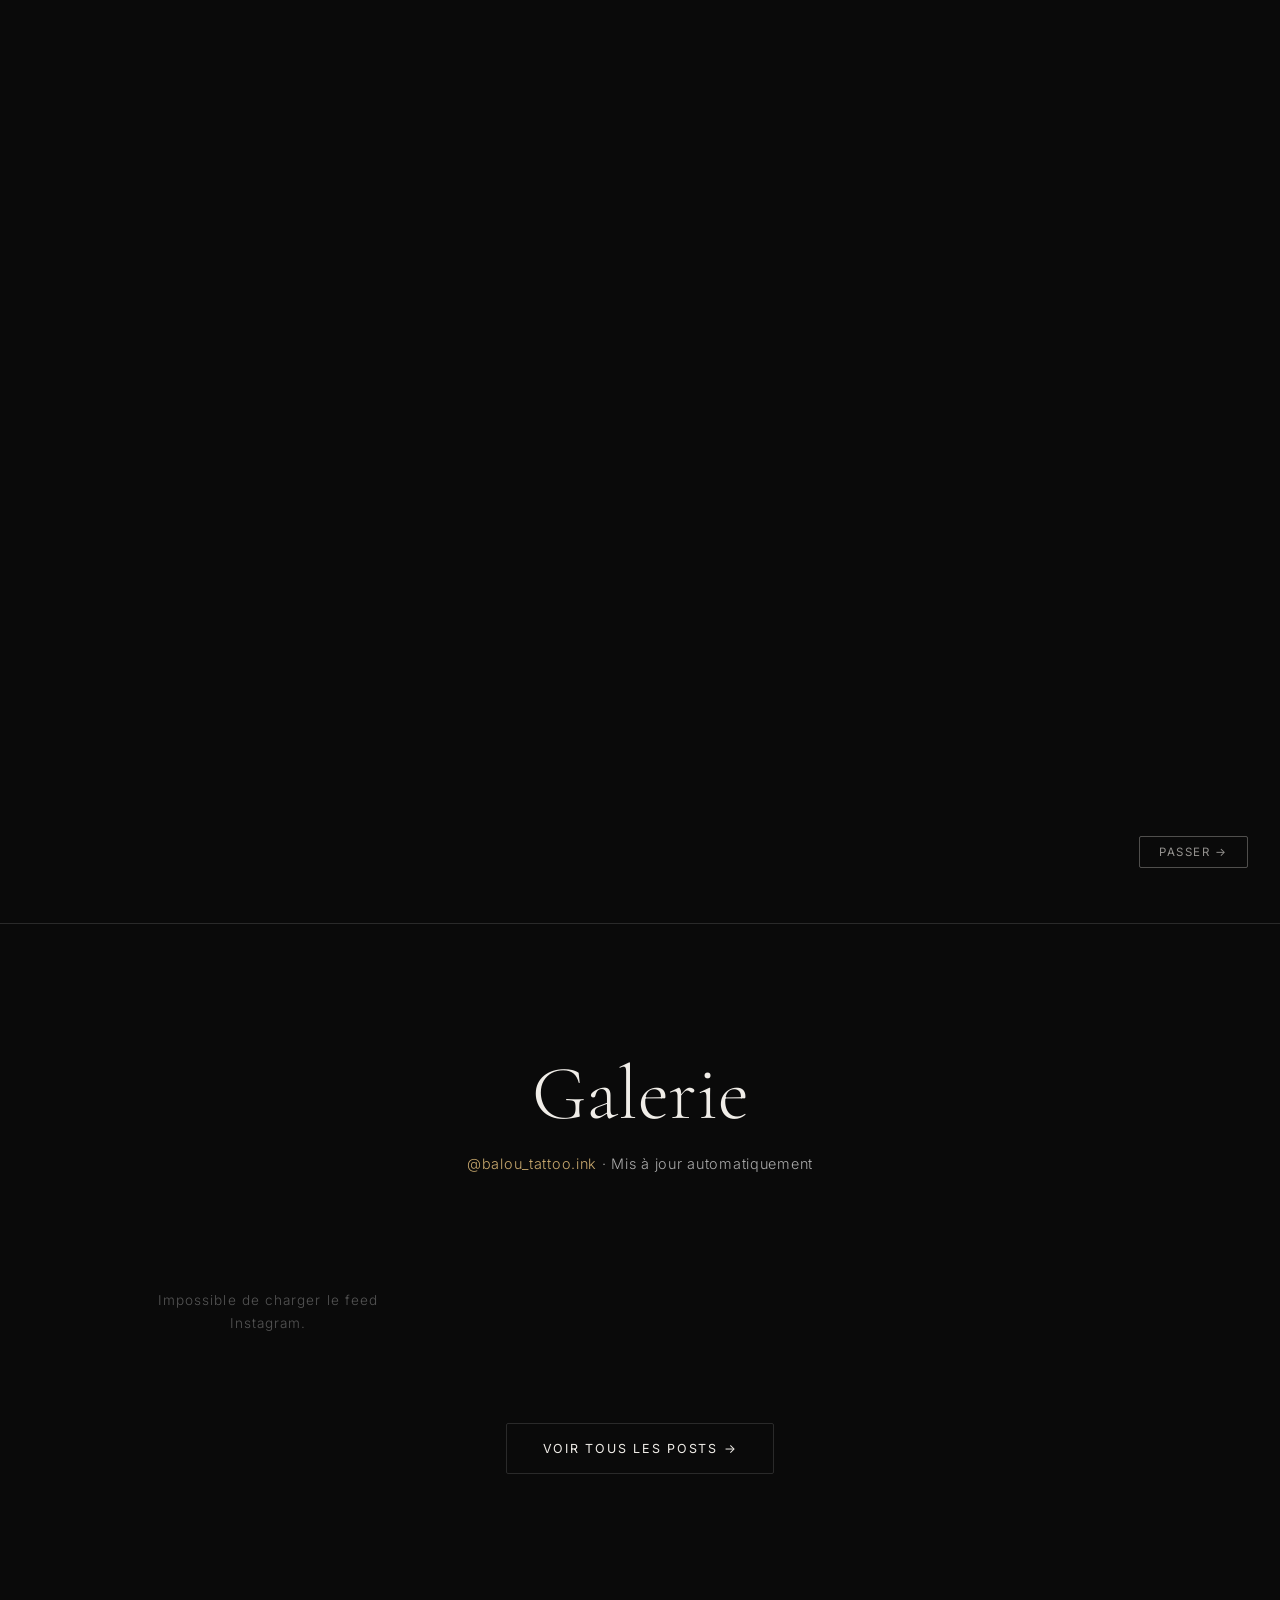
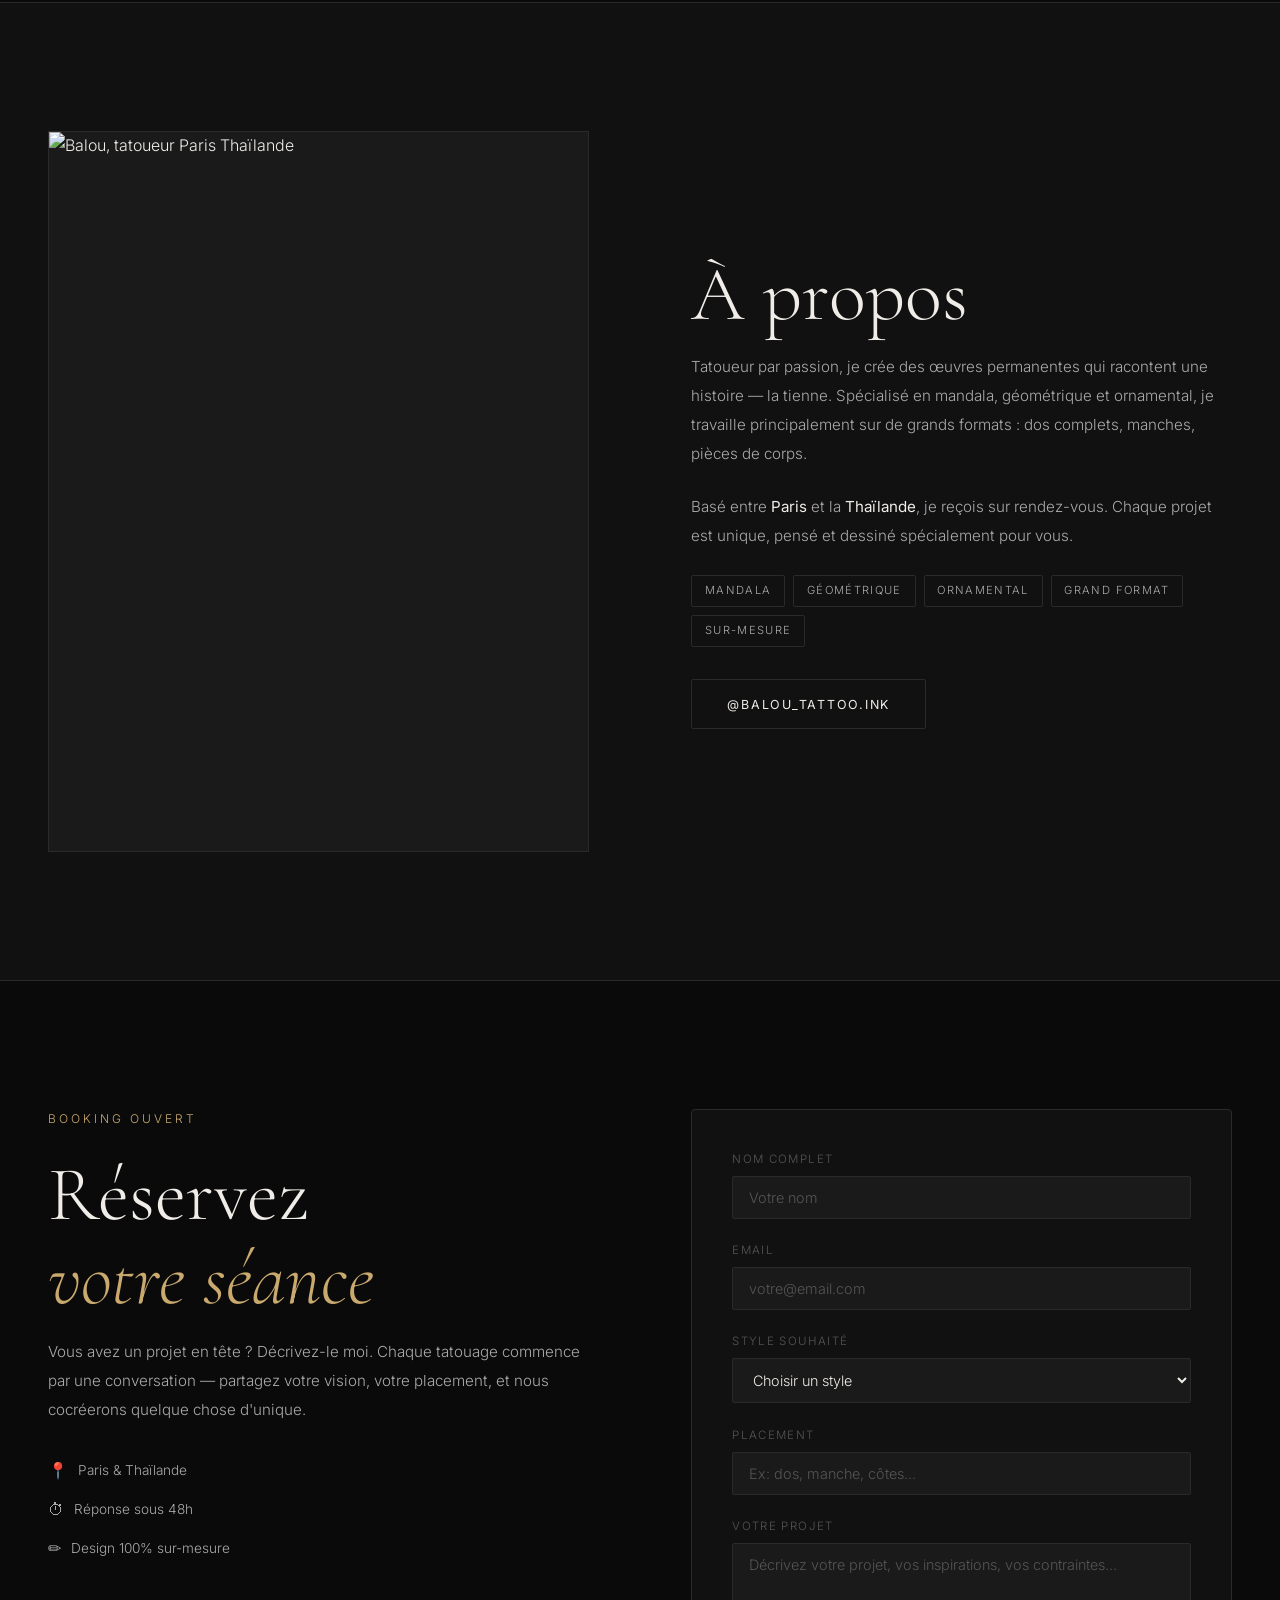
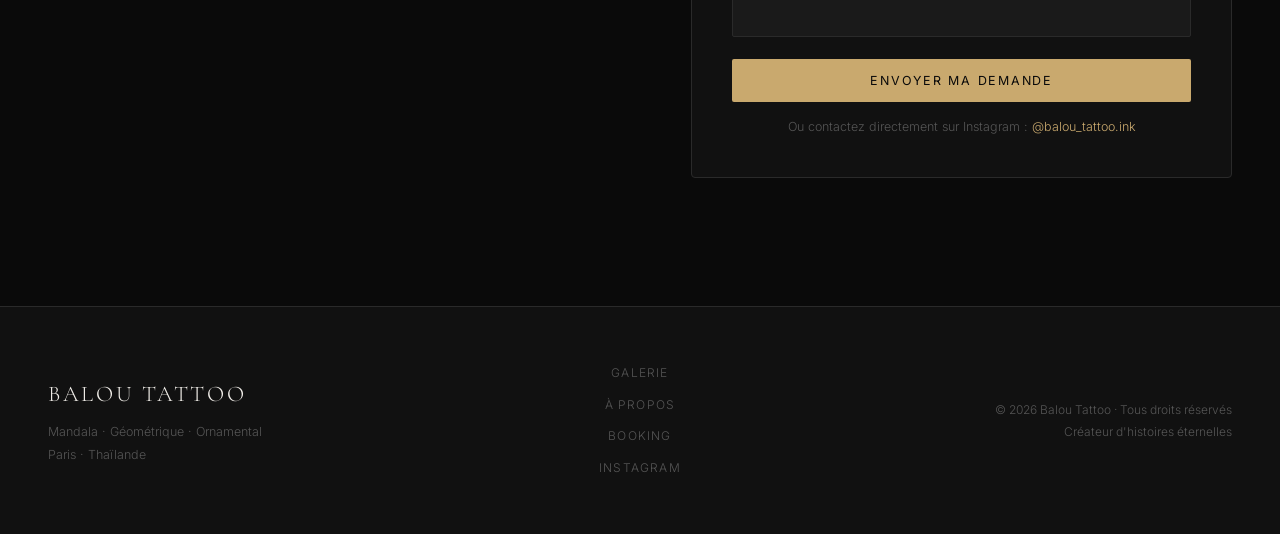
==== commit b2e9f7ff: "Retour version portfolio doré (hero vidéo, stats, about, booking) Co-Authored-By: Claude Sonnet 4.6 " ====
--- a/index.html
+++ b/index.html
@@ -11,176 +11,176 @@
   <meta name="author" content="Balou Tattoo" />
   <link rel="canonical" href="https://baloutattoo.ink" />
 
-  <!-- Open Graph -->
+  <!-- Open Graph (partage réseaux sociaux) -->
   <meta property="og:title" content="Balou Tattoo — Mandala & Ornamental" />
   <meta property="og:description" content="Tatoueur spécialisé en mandala, géométrique et ornamental. Paris · Thaïlande. Booking ouvert." />
   <meta property="og:type" content="website" />
   <meta property="og:url" content="https://baloutattoo.ink" />
   <meta property="og:image" content="https://baloutattoo.ink/images/og-cover.jpg" />
 
-  <!-- Schema.org -->
+  <!-- Schema.org structured data (Google) -->
   <script type="application/ld+json">
   {
     "@context": "https://schema.org",
     "@type": "LocalBusiness",
     "name": "Balou Tattoo",
-    "description": "Tatoueur spécialisé en mandala, géométrique et ornamental.",
+    "description": "Tatoueur spécialisé en mandala, géométrique et ornamental. Grand format, manches complètes.",
     "url": "https://baloutattoo.ink",
     "sameAs": ["https://www.instagram.com/balou_tattoo.ink/"],
-    "address": { "@type": "PostalAddress", "addressLocality": "Paris", "addressCountry": "FR" },
-    "priceRange": "€€€"
+    "address": {
+      "@type": "PostalAddress",
+      "addressLocality": "Paris",
+      "addressCountry": "FR"
+    },
+    "priceRange": "€€€",
+    "image": "https://baloutattoo.ink/images/og-cover.jpg"
   }
   </script>
 
   <link rel="stylesheet" href="styles.css" />
   <link rel="preconnect" href="https://fonts.googleapis.com" />
   <link rel="preconnect" href="https://fonts.gstatic.com" crossorigin />
-  <link href="https://fonts.googleapis.com/css2?family=Cormorant+Garamond:ital,wght@0,300;0,400;0,500;1,300&family=Inter:wght@300;400&family=Great+Vibes&display=swap" rel="stylesheet" />
+  <link href="https://fonts.googleapis.com/css2?family=Cormorant+Garamond:ital,wght@0,300;0,400;0,600;1,300&family=Inter:wght@300;400&display=swap" rel="stylesheet" />
 </head>
 <body>
 
-  <!-- CURSEUR FLEUR DE VIE -->
-  <div id="cursor">
-    <svg viewBox="0 0 38 38" xmlns="http://www.w3.org/2000/svg" fill="none" stroke="#fff" stroke-width="0.6">
-      <circle cx="19" cy="19"    r="6.5"/>
-      <circle cx="19" cy="12.5"  r="6.5"/>
-      <circle cx="24.63" cy="15.75" r="6.5"/>
-      <circle cx="24.63" cy="22.25" r="6.5"/>
-      <circle cx="19" cy="25.5"  r="6.5"/>
-      <circle cx="13.37" cy="22.25" r="6.5"/>
-      <circle cx="13.37" cy="15.75" r="6.5"/>
-      <circle cx="19" cy="19" r="13" stroke-width="0.5"/>
-      <circle cx="19"    cy="5.5"  r="1.1" fill="#fff" stroke="none"/>
-      <circle cx="30.02" cy="11.5" r="1.1" fill="#fff" stroke="none"/>
-      <circle cx="30.02" cy="26.5" r="1.1" fill="#fff" stroke="none"/>
-      <circle cx="19"    cy="32.5" r="1.1" fill="#fff" stroke="none"/>
-      <circle cx="7.98"  cy="26.5" r="1.1" fill="#fff" stroke="none"/>
-      <circle cx="7.98"  cy="11.5" r="1.1" fill="#fff" stroke="none"/>
-      <circle cx="19" cy="19" r="1.5" fill="#fff" stroke="none"/>
-      <circle cx="19" cy="19" r="17.5" stroke-width="0.4" stroke-dasharray="1.5,2.5"/>
-    </svg>
-  </div>
-
-  <!-- FOND VIDÉO (fixe, persiste au scroll) -->
-  <video id="bg-video" autoplay muted loop playsinline>
-    <source src="IMG_6212.mov" type="video/mp4" />
-  </video>
-
-  <!-- INTRO VIDÉO -->
-  <div id="intro">
+  <!-- INTRO VIDEO -->
+  <div id="intro-screen">
     <video id="intro-video" autoplay muted playsinline>
       <source src="IMG_6212.mov" type="video/mp4" />
     </video>
     <button id="intro-skip">Passer →</button>
   </div>
 
-  <!-- HEADER -->
-  <header>
-    <div class="header-inner">
-      <p class="header-label">Balou Tattoo · Paris &amp; Thaïlande</p>
-      <h1>Balou Tattoo Ink</h1>
-      <p class="header-sub">Mandala · Ornamental · Géométrique · Grand Format</p>
-      <p class="header-desc">Parcours mes réalisations et mes inspirations pour que ton projet prenne forme. Quand tu as une idée, je suis là.</p>
-      <div class="header-actions">
-        <a href="#booking" class="cta-btn">Réserver une séance</a>
-        <a href="#realisations" class="cta-btn-outline">Voir le travail</a>
-      </div>
-    </div>
-  </header>
-
-  <!-- SECTION 01 — MES RÉALISATIONS -->
-  <section id="realisations">
+  <!-- NAV -->
+  <nav class="nav" id="nav">
+    <a href="#hero" class="nav-logo">BALOU</a>
+    <ul class="nav-links">
+      <li><a href="#gallery">Galerie</a></li>
+      <li><a href="#about">À propos</a></li>
+      <li><a href="#booking" class="nav-cta">Booking</a></li>
+    </ul>
+    <button class="nav-burger" id="burger" aria-label="Menu">
+      <span></span><span></span><span></span>
+    </button>
+  </nav>
+
+  <!-- MOBILE MENU -->
+  <div class="mobile-menu" id="mobileMenu">
+    <a href="#gallery" class="mobile-link">Galerie</a>
+    <a href="#about" class="mobile-link">À propos</a>
+    <a href="#booking" class="mobile-link">Booking</a>
+  </div>
+
+  <!-- HERO -->
+  <section class="hero" id="hero">
+    <video class="hero-video" autoplay muted loop playsinline>
+      <source src="IMG_6212.mov" type="video/mp4" />
+    </video>
+    <div class="hero-content">
+      <p class="hero-eyebrow">Tatoueur · Paris &amp; Thaïlande</p>
+      <h1 class="hero-title">Balou<br /><em>Tattoo</em></h1>
+      <p class="hero-sub">Mandala · Géométrique · Ornamental<br />Créateur d'histoires éternelles</p>
+      <div class="hero-actions">
+        <a href="#booking" class="btn btn-primary">Prendre rendez-vous</a>
+        <a href="#gallery" class="btn btn-ghost">Voir le travail</a>
+      </div>
+    </div>
+    <a href="#gallery" class="scroll-hint" aria-label="Défiler vers le bas">
+      <span class="scroll-line"></span>
+    </a>
+  </section>
+
+  <!-- STATS -->
+  <section class="stats">
+    <div class="stats-grid">
+      <div class="stat">
+        <span class="stat-num">41K+</span>
+        <span class="stat-label">Followers Instagram</span>
+      </div>
+      <div class="stat">
+        <span class="stat-num">124</span>
+        <span class="stat-label">Publications</span>
+      </div>
+      <div class="stat">
+        <span class="stat-num">10+</span>
+        <span class="stat-label">Ans d'expérience</span>
+      </div>
+      <div class="stat">
+        <span class="stat-num">2</span>
+        <span class="stat-label">Continents</span>
+      </div>
+    </div>
+  </section>
+
+  <!-- GALERIE INSTAGRAM -->
+  <section class="gallery" id="gallery">
     <div class="section-header">
-      <span class="section-tag">01</span>
-      <h2>Mes réalisations</h2>
-      <p>Mes derniers tatouages — Paris &amp; Thaïlande. Clique sur une photo pour l'agrandir.</p>
-    </div>
-    <div class="ig-grid" id="ig-grid">
-      <div class="ig-loading"><span>Chargement du feed Instagram...</span></div>
-    </div>
-    <div class="ig-footer">
-      <a href="https://www.instagram.com/balou_tattoo.ink/" target="_blank" rel="noopener" class="cta-btn-outline">
-        Voir tout sur Instagram →
+      <h2 class="section-title">Galerie</h2>
+      <p class="section-sub">
+        <a href="https://www.instagram.com/balou_tattoo.ink/" target="_blank" rel="noopener" style="color:var(--accent)">@balou_tattoo.ink</a>
+        · Mis à jour automatiquement
+      </p>
+    </div>
+    <div class="ig-grid" id="igGrid">
+      <div class="ig-loading">Chargement des posts...</div>
+    </div>
+    <div style="text-align:center;margin-top:2.5rem">
+      <a href="https://www.instagram.com/balou_tattoo.ink/" target="_blank" rel="noopener" class="btn btn-ghost">
+        Voir tous les posts →
       </a>
     </div>
   </section>
 
-  <!-- LIGHTBOX INSTAGRAM -->
-  <div id="lightbox">
-    <button id="lb-close">✕</button>
-    <button id="lb-prev">‹</button>
-    <img id="lb-img" src="" alt="" />
-    <button id="lb-next">›</button>
-  </div>
-
-  <!-- SECTION 02 — PHOTOS D'INSPIRATION -->
-  <section id="inspirations">
-    <div class="section-header">
-      <span class="section-tag">02</span>
-      <h2>Photos d'inspiration</h2>
-      <p>Ma sélection de références — mandalas ornementaux, fine line, dotwork, grand format. Montre-moi ce qui t'attire.</p>
-    </div>
-    <div class="gallery-pint" id="gallery-pint">
-      <!-- Chargé dynamiquement -->
-    </div>
-  </section>
-
-  <!-- SECTION 03 — RÉFÉRENCES VECTORIELLES -->
-  <section id="references">
-    <div class="section-header">
-      <span class="section-tag">03</span>
-      <h2>Styles de référence</h2>
-      <p>Designs vectoriels représentant les grandes familles de mandala. Indique-moi ce qui t'attire.</p>
-    </div>
-    <div class="ref-grid" id="references-section">
-      <!-- Chargé dynamiquement -->
-    </div>
-  </section>
-
-  <!-- SECTION 04 — CE QUE JE FAIS -->
-  <section id="styles">
-    <div class="section-header">
-      <span class="section-tag">04</span>
-      <h2>Ce que je fais</h2>
-      <p>Mes spécialités pour t'aider à choisir la direction de ton projet.</p>
-    </div>
-    <div class="styles-grid">
-      <div class="style-card">
-        <div class="style-icon">◎</div>
-        <h3>Mandala pur</h3>
-        <p>Symétrie parfaite, lignes fines, motif central rayonnant.</p>
-      </div>
-      <div class="style-card">
-        <div class="style-icon">❋</div>
-        <h3>Ornamental</h3>
-        <p>Détails floraux, arabesques, dentelle. Élégance maximale.</p>
-      </div>
-      <div class="style-card">
-        <div class="style-icon">◇</div>
-        <h3>Géométrique</h3>
-        <p>Formes épurées, précision mathématique, minimalisme fort.</p>
-      </div>
-      <div class="style-card">
-        <div class="style-icon">▲</div>
-        <h3>Grand format</h3>
-        <p>Dos, cuisse, manchette complète. Les pièces maîtresses.</p>
-      </div>
-    </div>
-  </section>
-
-  <!-- SECTION 05 — BOOKING -->
-  <section id="booking">
-    <div class="section-header">
-      <span class="section-tag">05</span>
-      <h2>Réserver une séance</h2>
-      <p>Décris-moi ton projet. Chaque tatouage commence par une conversation.</p>
-    </div>
+  <!-- ABOUT -->
+  <section class="about" id="about">
+    <div class="about-inner">
+      <div class="about-img">
+        <div class="about-img-frame">
+          <img src="images/balou-portrait.jpg" alt="Balou, tatoueur Paris Thaïlande" />
+        </div>
+      </div>
+      <div class="about-text">
+        <h2 class="section-title">À propos</h2>
+        <p class="about-bio">
+          Tatoueur par passion, je crée des œuvres permanentes qui racontent une histoire — la tienne.
+          Spécialisé en mandala, géométrique et ornamental, je travaille principalement sur de grands formats :
+          dos complets, manches, pièces de corps.
+        </p>
+        <p class="about-bio">
+          Basé entre <strong>Paris</strong> et la <strong>Thaïlande</strong>, je reçois sur rendez-vous.
+          Chaque projet est unique, pensé et dessiné spécialement pour vous.
+        </p>
+        <div class="about-tags">
+          <span class="tag">Mandala</span>
+          <span class="tag">Géométrique</span>
+          <span class="tag">Ornamental</span>
+          <span class="tag">Grand Format</span>
+          <span class="tag">Sur-mesure</span>
+        </div>
+        <a href="https://www.instagram.com/balou_tattoo.ink/" target="_blank" rel="noopener" class="btn btn-ghost" style="margin-top:2rem">
+          @balou_tattoo.ink
+        </a>
+      </div>
+    </div>
+  </section>
+
+  <!-- BOOKING -->
+  <section class="booking" id="booking">
     <div class="booking-inner">
-      <div class="booking-infos">
-        <div class="bi-item"><span class="bi-icon">📍</span><span>Paris &amp; Thaïlande</span></div>
-        <div class="bi-item"><span class="bi-icon">⏱</span><span>Réponse sous 48h</span></div>
-        <div class="bi-item"><span class="bi-icon">✏️</span><span>Design 100% sur-mesure</span></div>
-        <div class="bi-item"><span class="bi-icon">📸</span><span><a href="https://www.instagram.com/balou_tattoo.ink/" target="_blank" rel="noopener">@balou_tattoo.ink</a></span></div>
+      <div class="booking-text">
+        <p class="hero-eyebrow">Booking Ouvert</p>
+        <h2 class="section-title">Réservez<br /><em>votre séance</em></h2>
+        <p class="booking-sub">
+          Vous avez un projet en tête ? Décrivez-le moi.
+          Chaque tatouage commence par une conversation — partagez votre vision,
+          votre placement, et nous cocréerons quelque chose d'unique.
+        </p>
+        <ul class="booking-infos">
+          <li><span class="bi-icon">📍</span> Paris &amp; Thaïlande</li>
+          <li><span class="bi-icon">⏱</span> Réponse sous 48h</li>
+          <li><span class="bi-icon">✏️</span> Design 100% sur-mesure</li>
+        </ul>
       </div>
       <form class="booking-form" id="bookingForm"
             action="https://formspree.io/f/VOTRE_ID_FORMSPREE"
@@ -212,27 +212,30 @@
           <label for="message">Votre projet</label>
           <textarea id="message" name="message" rows="4" placeholder="Décrivez votre projet, vos inspirations, vos contraintes..." required></textarea>
         </div>
-        <button type="submit" class="cta-btn" style="width:100%;border:none;cursor:pointer;">Envoyer ma demande</button>
-        <p class="form-note">Ou directement sur Instagram : <a href="https://www.instagram.com/balou_tattoo.ink/" target="_blank" rel="noopener">@balou_tattoo.ink</a></p>
+        <button type="submit" class="btn btn-primary" style="width:100%">Envoyer ma demande</button>
+        <p class="form-note">Ou contactez directement sur Instagram : <a href="https://www.instagram.com/balou_tattoo.ink/" target="_blank" rel="noopener">@balou_tattoo.ink</a></p>
       </form>
     </div>
   </section>
 
-  <!-- CTA FINAL -->
-  <section id="contact">
-    <div class="cta-block">
-      <h2>Tu sais ce que tu veux ?</h2>
-      <p>Parle-moi de ton projet. On crée ensemble un design 100% sur-mesure.</p>
-      <div class="cta-buttons">
-        <a href="#booking" class="cta-btn">Réserver une séance</a>
-        <a href="https://www.instagram.com/balou_tattoo.ink/" target="_blank" rel="noopener" class="cta-btn-outline">Voir Instagram</a>
-      </div>
-    </div>
-  </section>
-
   <!-- FOOTER -->
-  <footer>
-    <p>Balou Tattoo · Paris &amp; Thaïlande · <a href="https://www.instagram.com/balou_tattoo.ink/" target="_blank" rel="noopener">@balou_tattoo.ink</a></p>
+  <footer class="footer">
+    <div class="footer-inner">
+      <div class="footer-brand">
+        <span class="footer-logo">BALOU TATTOO</span>
+        <p>Mandala · Géométrique · Ornamental<br />Paris · Thaïlande</p>
+      </div>
+      <div class="footer-links">
+        <a href="#gallery">Galerie</a>
+        <a href="#about">À propos</a>
+        <a href="#booking">Booking</a>
+        <a href="https://www.instagram.com/balou_tattoo.ink/" target="_blank" rel="noopener">Instagram</a>
+      </div>
+      <div class="footer-copy">
+        <p>© 2026 Balou Tattoo · Tous droits réservés</p>
+        <p>Créateur d'histoires éternelles</p>
+      </div>
+    </div>
   </footer>
 
   <script src="script.js"></script>
--- a/styles.css
+++ b/styles.css
@@ -1,6 +1,6 @@
 /* ============================================
    BALOU TATTOO — Styles
-   Inspiré du site référence tattoo éphémère
+   Dark · Élégant · Minimaliste
    ============================================ */
 
 *, *::before, *::after {
@@ -10,120 +10,75 @@
 }
 
 :root {
-  --black:      #111111;
-  --dark:       #1a1a1a;
-  --border:     #2e2e2e;
-  --gray:       #888888;
-  --light-gray: #1e1e1e;
-  --white:      #f0ede8;
+  --black:    #0a0a0a;
+  --dark:     #111111;
+  --dark2:    #1a1a1a;
+  --border:   #2a2a2a;
+  --muted:    #555555;
+  --light:    #aaaaaa;
+  --white:    #f0ede8;
+  --accent:   #c9a96e;   /* or chaud — signature tatoueur */
+  --accent2:  #8b6f47;
+
   --font-serif: 'Cormorant Garamond', Georgia, serif;
   --font-sans:  'Inter', system-ui, sans-serif;
-  --font-script:'Great Vibes', cursive;
+
+  --nav-h: 70px;
+  --max-w: 1200px;
+  --section-pad: clamp(5rem, 10vw, 9rem);
 }
 
 html {
+  scroll-behavior: smooth;
   font-size: 16px;
-  scroll-behavior: smooth;
 }
 
 body {
-  background-color: var(--black);
+  background: var(--black);
   color: var(--white);
   font-family: var(--font-sans);
   font-weight: 300;
-  line-height: 1.6;
-  -webkit-font-smoothing: antialiased;
-  cursor: none;
+  line-height: 1.7;
   overflow-x: hidden;
 }
 
-img { display: block; max-width: 100%; }
-a { color: inherit; text-decoration: none; }
-
-/* ============================================
-   SCROLLBAR
-   ============================================ */
-
-::-webkit-scrollbar { width: 3px; }
-::-webkit-scrollbar-track { background: var(--black); }
-::-webkit-scrollbar-thumb { background: #444; }
-
-/* ============================================
-   CURSEUR FLEUR DE VIE
-   ============================================ */
-
-#cursor {
-  position: fixed;
-  top: 0; left: 0;
-  width: 38px;
-  height: 38px;
-  pointer-events: none;
-  z-index: 9999;
-  opacity: 0;
-  transition: opacity 0.3s;
-}
-
-#cursor svg {
-  width: 100%;
-  height: 100%;
-  animation: cursorSpin 18s linear infinite;
-}
-
-#cursor.clicking svg {
-  animation: cursorSpin 18s linear infinite, cursorPulse 0.15s ease;
-}
-
-@keyframes cursorSpin {
-  from { transform: rotate(0deg); }
-  to   { transform: rotate(360deg); }
-}
-
-@keyframes cursorPulse {
-  0%   { transform: scale(1); }
-  50%  { transform: scale(1.35); }
-  100% { transform: scale(1); }
-}
-
-/* ============================================
-   FOND VIDÉO FIXE
-   ============================================ */
-
-#bg-video {
+img {
+  display: block;
+  max-width: 100%;
+}
+
+a {
+  color: inherit;
+  text-decoration: none;
+}
+
+/* ============================================
+   INTRO SCREEN
+   ============================================ */
+
+#intro-screen {
   position: fixed;
   inset: 0;
-  width: 100%;
-  height: 100%;
-  object-fit: cover;
-  object-position: center 55%;
-  opacity: 0.35;
-  z-index: -1;
-  pointer-events: none;
-}
-
-/* ============================================
-   INTRO VIDÉO
-   ============================================ */
-
-#intro {
-  position: fixed;
-  inset: 0;
-  z-index: 1000;
-  background: transparent;
-  transition: opacity 5s ease;
-}
-
-#intro.fade-out {
+  z-index: 999;
+  background: var(--black);
+  display: flex;
+  align-items: center;
+  justify-content: center;
+  transition: opacity 0.8s ease;
+}
+
+#intro-screen.fade-out {
   opacity: 0;
   pointer-events: none;
 }
 
 #intro-video {
   width: 100%;
-  height: 100%;
-  object-fit: cover;
-  object-position: center 55%;
-  opacity: 0.8;
-  display: block;
+  max-width: 100vw;
+  max-height: 100vh;
+  aspect-ratio: 16 / 9;
+  object-fit: contain;
+  opacity: 0.7;
 }
 
 #intro-skip {
@@ -131,472 +86,693 @@
   bottom: 2rem;
   right: 2rem;
   background: transparent;
-  border: 1px solid rgba(255,255,255,0.25);
-  color: rgba(255,255,255,0.55);
+  border: 1px solid rgba(240,237,232,0.3);
+  color: rgba(240,237,232,0.6);
   font-family: var(--font-sans);
-  font-size: 0.7rem;
-  letter-spacing: 0.15em;
+  font-size: 0.72rem;
+  letter-spacing: 0.14em;
   text-transform: uppercase;
   padding: 0.5rem 1.2rem;
-  cursor: none;
+  cursor: pointer;
   border-radius: 2px;
   transition: border-color 0.2s, color 0.2s;
 }
 
 #intro-skip:hover {
-  border-color: rgba(255,255,255,0.6);
-  color: rgba(255,255,255,0.9);
-}
-
-/* ============================================
-   HEADER
-   ============================================ */
-
-header {
-  min-height: 100svh;
-  display: flex;
+  border-color: var(--accent);
+  color: var(--accent);
+}
+
+/* ============================================
+   SCROLLBAR
+   ============================================ */
+
+::-webkit-scrollbar { width: 4px; }
+::-webkit-scrollbar-track { background: var(--black); }
+::-webkit-scrollbar-thumb { background: var(--accent); border-radius: 2px; }
+
+/* ============================================
+   NAVIGATION
+   ============================================ */
+
+.nav {
+  position: fixed;
+  top: 0; left: 0; right: 0;
+  z-index: 100;
+  height: var(--nav-h);
+  display: flex;
+  align-items: center;
+  justify-content: space-between;
+  padding: 0 clamp(1.5rem, 5vw, 3rem);
+  transition: background 0.4s, backdrop-filter 0.4s;
+}
+
+.nav.scrolled {
+  background: rgba(10,10,10,0.92);
+  backdrop-filter: blur(12px);
+  border-bottom: 1px solid var(--border);
+}
+
+.nav-logo {
+  font-family: var(--font-serif);
+  font-size: 1.5rem;
+  font-weight: 600;
+  letter-spacing: 0.15em;
+  color: var(--white);
+  transition: color 0.2s;
+}
+.nav-logo:hover { color: var(--accent); }
+
+.nav-links {
+  display: flex;
+  list-style: none;
+  gap: 2.5rem;
+  align-items: center;
+}
+
+.nav-links a {
+  font-size: 0.8rem;
+  letter-spacing: 0.12em;
+  text-transform: uppercase;
+  color: var(--light);
+  transition: color 0.2s;
+}
+.nav-links a:hover { color: var(--white); }
+
+.nav-cta {
+  border: 1px solid var(--accent) !important;
+  color: var(--accent) !important;
+  padding: 0.5rem 1.2rem;
+  border-radius: 2px;
+  transition: background 0.2s !important;
+}
+.nav-cta:hover {
+  background: var(--accent) !important;
+  color: var(--black) !important;
+}
+
+.nav-burger {
+  display: none;
+  flex-direction: column;
+  gap: 5px;
+  background: none;
+  border: none;
+  cursor: pointer;
+  padding: 4px;
+}
+.nav-burger span {
+  display: block;
+  width: 24px;
+  height: 1px;
+  background: var(--white);
+  transition: transform 0.3s;
+}
+
+/* ============================================
+   MOBILE MENU
+   ============================================ */
+
+.mobile-menu {
+  display: none;
+  position: fixed;
+  inset: 0;
+  z-index: 99;
+  background: var(--black);
+  flex-direction: column;
   align-items: center;
   justify-content: center;
+  gap: 2.5rem;
+}
+
+.mobile-menu.open { display: flex; }
+
+.mobile-link {
+  font-family: var(--font-serif);
+  font-size: clamp(2rem, 6vw, 3.5rem);
+  color: var(--white);
+  letter-spacing: 0.05em;
+  transition: color 0.2s;
+}
+.mobile-link:hover { color: var(--accent); }
+
+/* ============================================
+   BUTTONS
+   ============================================ */
+
+.btn {
+  display: inline-block;
+  padding: 0.85rem 2.2rem;
+  font-size: 0.78rem;
+  letter-spacing: 0.14em;
+  text-transform: uppercase;
+  font-family: var(--font-sans);
+  font-weight: 400;
+  border-radius: 2px;
+  cursor: pointer;
+  border: none;
+  transition: all 0.25s;
+}
+
+.btn-primary {
+  background: var(--accent);
+  color: var(--black);
+}
+.btn-primary:hover {
+  background: #d4b47a;
+  transform: translateY(-1px);
+}
+
+.btn-ghost {
+  background: transparent;
+  color: var(--white);
+  border: 1px solid var(--border);
+}
+.btn-ghost:hover {
+  border-color: var(--accent);
+  color: var(--accent);
+}
+
+/* ============================================
+   HERO
+   ============================================ */
+
+.hero {
+  position: relative;
+  width: 100%;
+  aspect-ratio: 16 / 9;
+  display: flex;
+  align-items: center;
+  justify-content: center;
+  overflow: hidden;
+  padding: 0 clamp(1.5rem, 5vw, 3rem);
+  /* Fallback si la vidéo ne charge pas */
+  background: radial-gradient(ellipse at 50% 60%, rgba(201,169,110,0.12) 0%, var(--black) 70%);
+}
+
+.hero-video {
+  position: absolute;
+  inset: 0;
+  width: 100%;
+  height: 100%;
+  object-fit: cover;
+  opacity: 0.7;
+}
+
+.hero-content {
+  position: relative;
+  z-index: 1;
   text-align: center;
-  padding: 80px 24px;
-  border-bottom: 1px solid var(--border);
-  background: rgba(17, 17, 17, 0.55);
-}
-
-.header-inner {
-  max-width: 640px;
-}
-
-.header-label {
-  font-family: var(--font-sans);
-  font-size: 11px;
-  letter-spacing: 0.2em;
-  text-transform: uppercase;
-  color: var(--gray);
-  margin-bottom: 32px;
-}
-
-header h1 {
-  font-family: var(--font-script);
-  font-size: clamp(52px, 10vw, 110px);
-  font-weight: 400;
-  line-height: 1;
-  letter-spacing: 0.01em;
-  margin-bottom: 20px;
-  color: var(--white);
-}
-
-.header-sub {
-  font-size: 11px;
-  letter-spacing: 0.18em;
-  text-transform: uppercase;
-  color: var(--gray);
-  margin-bottom: 28px;
+  max-width: 700px;
+}
+
+.hero-eyebrow {
+  font-size: 0.75rem;
+  letter-spacing: 0.25em;
+  text-transform: uppercase;
+  color: var(--accent);
+  margin-bottom: 1.5rem;
+}
+
+.hero-title {
+  font-family: var(--font-serif);
+  font-size: clamp(4.5rem, 14vw, 10rem);
+  font-weight: 300;
+  line-height: 0.9;
+  letter-spacing: -0.02em;
+  color: var(--white);
+  margin-bottom: 2rem;
+}
+.hero-title em {
+  font-style: italic;
+  color: var(--accent);
+  font-weight: 300;
+}
+
+.hero-sub {
+  font-size: clamp(0.85rem, 1.5vw, 1rem);
+  color: var(--light);
+  letter-spacing: 0.08em;
+  text-transform: uppercase;
+  margin-bottom: 3rem;
   line-height: 2;
 }
 
-.header-desc {
-  font-size: 15px;
-  color: #aaa;
-  max-width: 440px;
-  margin: 0 auto 48px;
-  line-height: 1.8;
-}
-
-.header-actions {
-  display: flex;
-  gap: 16px;
+.hero-actions {
+  display: flex;
+  gap: 1rem;
   justify-content: center;
   flex-wrap: wrap;
 }
 
-/* ============================================
-   BOUTONS
-   ============================================ */
-
-.cta-btn {
-  display: inline-block;
-  background: var(--white);
-  color: var(--black);
-  font-family: var(--font-sans);
-  font-size: 11px;
-  letter-spacing: 0.16em;
-  text-transform: uppercase;
-  padding: 16px 40px;
-  transition: background 0.2s;
-  cursor: none;
-}
-
-.cta-btn:hover {
-  background: #ccc;
-}
-
-.cta-btn-outline {
-  display: inline-block;
-  border: 1px solid rgba(240,237,232,0.4);
-  color: var(--white);
-  font-family: var(--font-sans);
-  font-size: 11px;
-  letter-spacing: 0.16em;
-  text-transform: uppercase;
-  padding: 16px 40px;
-  transition: background 0.2s, border-color 0.2s, color 0.2s;
-  cursor: none;
-}
-
-.cta-btn-outline:hover {
-  background: var(--white);
-  border-color: var(--white);
-  color: var(--black);
-}
-
-/* ============================================
-   SECTIONS
-   ============================================ */
-
-section {
-  padding: 100px 24px;
+.scroll-hint {
+  position: absolute;
+  bottom: 2.5rem;
+  left: 50%;
+  transform: translateX(-50%);
+  display: flex;
+  flex-direction: column;
+  align-items: center;
+}
+
+.scroll-line {
+  display: block;
+  width: 1px;
+  height: 60px;
+  background: linear-gradient(to bottom, var(--accent), transparent);
+  animation: scrollPulse 2s ease-in-out infinite;
+}
+
+@keyframes scrollPulse {
+  0%, 100% { opacity: 0.3; transform: scaleY(1); }
+  50% { opacity: 1; transform: scaleY(1.2); }
+}
+
+/* ============================================
+   STATS
+   ============================================ */
+
+.stats {
+  border-top: 1px solid var(--border);
   border-bottom: 1px solid var(--border);
-  background: rgba(17, 17, 17, 0.65);
-}
-
-.section-header {
-  max-width: 680px;
-  margin: 0 auto 64px;
-  text-align: center;
-}
-
-.section-tag {
-  font-size: 11px;
-  letter-spacing: 0.22em;
-  color: var(--gray);
-  display: block;
-  margin-bottom: 16px;
-  font-family: var(--font-sans);
-}
-
-.section-header h2 {
-  font-family: var(--font-serif);
-  font-size: clamp(36px, 6vw, 64px);
-  font-weight: 300;
-  letter-spacing: -0.01em;
-  margin-bottom: 16px;
-  line-height: 1.1;
-}
-
-.section-header p {
-  font-size: 15px;
-  color: #aaa;
-  line-height: 1.7;
-}
-
-/* ============================================
-   GALERIE INSTAGRAM
-   ============================================ */
-
-.ig-grid {
-  max-width: 1200px;
+  padding: 3rem clamp(1.5rem, 5vw, 3rem);
+}
+
+.stats-grid {
+  max-width: var(--max-w);
   margin: 0 auto;
   display: grid;
   grid-template-columns: repeat(4, 1fr);
-  gap: 6px;
+  gap: 2rem;
+  text-align: center;
+}
+
+.stat-num {
+  display: block;
+  font-family: var(--font-serif);
+  font-size: clamp(2rem, 4vw, 3rem);
+  color: var(--accent);
+  font-weight: 300;
+}
+
+.stat-label {
+  display: block;
+  font-size: 0.72rem;
+  letter-spacing: 0.12em;
+  text-transform: uppercase;
+  color: var(--muted);
+  margin-top: 0.3rem;
+}
+
+/* ============================================
+   SECTION HEADER
+   ============================================ */
+
+.section-header {
+  text-align: center;
+  margin-bottom: 4rem;
+}
+
+.section-title {
+  font-family: var(--font-serif);
+  font-size: clamp(2.5rem, 6vw, 5rem);
+  font-weight: 300;
+  line-height: 1.1;
+  color: var(--white);
+  margin-bottom: 1rem;
+}
+.section-title em {
+  font-style: italic;
+  color: var(--accent);
+}
+
+.section-sub {
+  color: var(--light);
+  font-size: 0.9rem;
+  letter-spacing: 0.05em;
+}
+
+/* ============================================
+   GALLERY
+   ============================================ */
+
+.gallery {
+  padding: var(--section-pad) clamp(1.5rem, 5vw, 3rem);
+  max-width: var(--max-w);
+  margin: 0 auto;
+}
+
+.filters {
+  display: flex;
+  gap: 0.75rem;
+  justify-content: center;
+  flex-wrap: wrap;
+  margin-bottom: 3.5rem;
+}
+
+.filter-btn {
+  padding: 0.5rem 1.4rem;
+  font-size: 0.75rem;
+  letter-spacing: 0.1em;
+  text-transform: uppercase;
+  background: transparent;
+  color: var(--muted);
+  border: 1px solid var(--border);
+  border-radius: 2px;
+  cursor: pointer;
+  transition: all 0.2s;
+  font-family: var(--font-sans);
+}
+
+.filter-btn:hover,
+.filter-btn.active {
+  border-color: var(--accent);
+  color: var(--accent);
+}
+
+.filter-btn.active {
+  background: rgba(201,169,110,0.08);
+}
+
+.gallery-grid {
+  display: grid;
+  grid-template-columns: repeat(3, 1fr);
+  gap: 0.75rem;
+}
+
+.gallery-item {
+  transition: opacity 0.3s, transform 0.3s;
+}
+.gallery-item.hidden {
+  display: none;
+}
+
+.gallery-card {
+  position: relative;
+  aspect-ratio: 1;
+  overflow: hidden;
+  cursor: pointer;
+  background: var(--dark2);
+}
+
+.gallery-card img {
+  width: 100%;
+  height: 100%;
+  object-fit: cover;
+  transition: transform 0.6s cubic-bezier(0.25, 0.46, 0.45, 0.94);
+}
+
+.gallery-card:hover img {
+  transform: scale(1.06);
+}
+
+.gallery-overlay {
+  position: absolute;
+  inset: 0;
+  background: linear-gradient(to top, rgba(0,0,0,0.7) 0%, transparent 50%);
+  opacity: 0;
+  transition: opacity 0.3s;
+  display: flex;
+  align-items: flex-end;
+  padding: 1rem;
+}
+
+.gallery-card:hover .gallery-overlay {
+  opacity: 1;
+}
+
+.gallery-tag {
+  font-size: 0.7rem;
+  letter-spacing: 0.12em;
+  text-transform: uppercase;
+  color: var(--accent);
+  background: rgba(0,0,0,0.5);
+  padding: 0.25rem 0.6rem;
+  border-radius: 2px;
+}
+
+/* Placeholder quand pas d'image */
+.gallery-card img[src=""],
+.gallery-card img:not([src]) {
+  display: none;
+}
+.gallery-card:not(:has(img[src^="images"])) {
+  background: var(--dark2);
+}
+
+.gallery-more {
+  text-align: center;
+  margin-top: 3.5rem;
+}
+
+/* ============================================
+   LIGHTBOX
+   ============================================ */
+
+.lightbox {
+  position: fixed;
+  inset: 0;
+  z-index: 200;
+  background: rgba(0,0,0,0.96);
+  display: none;
+  align-items: center;
+  justify-content: center;
+}
+.lightbox.open { display: flex; }
+
+.lightbox-img-wrap {
+  max-width: 90vw;
+  max-height: 90vh;
+}
+.lightbox-img-wrap img {
+  max-width: 90vw;
+  max-height: 90vh;
+  object-fit: contain;
+}
+
+.lightbox-close {
+  position: absolute;
+  top: 1.5rem; right: 1.5rem;
+  background: none;
+  border: 1px solid var(--border);
+  color: var(--white);
+  width: 44px; height: 44px;
+  border-radius: 2px;
+  cursor: pointer;
+  font-size: 1.1rem;
+  transition: border-color 0.2s;
+}
+.lightbox-close:hover { border-color: var(--accent); color: var(--accent); }
+
+.lightbox-prev,
+.lightbox-next {
+  position: absolute;
+  top: 50%; transform: translateY(-50%);
+  background: none;
+  border: 1px solid var(--border);
+  color: var(--white);
+  width: 50px; height: 50px;
+  border-radius: 2px;
+  cursor: pointer;
+  font-size: 1.8rem;
+  line-height: 1;
+  transition: border-color 0.2s;
+}
+.lightbox-prev { left: 1.5rem; }
+.lightbox-next { right: 1.5rem; }
+.lightbox-prev:hover,
+.lightbox-next:hover { border-color: var(--accent); color: var(--accent); }
+
+/* ============================================
+   GALERIE INSTAGRAM
+   ============================================ */
+
+.ig-loading {
+  text-align: center;
+  color: var(--muted);
+  font-size: 0.85rem;
+  padding: 3rem;
+  letter-spacing: 0.08em;
+}
+
+.ig-grid {
+  max-width: var(--max-w);
+  margin: 0 auto;
+  display: grid;
+  grid-template-columns: repeat(3, 1fr);
+  gap: 0.75rem;
 }
 
 .ig-item {
   position: relative;
   aspect-ratio: 1;
   overflow: hidden;
-  background: var(--light-gray);
-  cursor: none;
+  background: var(--dark2);
+  cursor: pointer;
 }
 
 .ig-item img {
   width: 100%;
   height: 100%;
   object-fit: cover;
+  transition: transform 0.5s cubic-bezier(0.25, 0.46, 0.45, 0.94);
   display: block;
-  transition: transform 0.4s ease;
 }
 
 .ig-item:hover img {
-  transform: scale(1.04);
+  transform: scale(1.06);
 }
 
 .ig-overlay {
   position: absolute;
   inset: 0;
-  background: rgba(0,0,0,0);
-  display: flex;
-  align-items: flex-end;
-  padding: 14px;
-  transition: background 0.3s ease;
+  background: linear-gradient(to top, rgba(0,0,0,0.75) 0%, transparent 50%);
+  opacity: 0;
+  transition: opacity 0.3s;
+  display: flex;
+  flex-direction: column;
+  justify-content: flex-end;
+  padding: 1rem;
+  gap: 0.4rem;
 }
 
 .ig-item:hover .ig-overlay {
-  background: rgba(0,0,0,0.35);
+  opacity: 1;
 }
 
 .ig-caption {
-  font-size: 11px;
-  color: rgba(255,255,255,0.9);
+  font-size: 0.72rem;
+  color: var(--white);
   line-height: 1.4;
-  opacity: 0;
-  transform: translateY(6px);
-  transition: opacity 0.3s ease, transform 0.3s ease;
   display: -webkit-box;
   -webkit-line-clamp: 2;
   -webkit-box-orient: vertical;
   overflow: hidden;
 }
 
-.ig-item:hover .ig-caption {
-  opacity: 1;
-  transform: translateY(0);
-}
-
 .ig-type {
   position: absolute;
-  top: 8px;
-  right: 8px;
-  font-size: 10px;
-  background: rgba(0,0,0,0.55);
-  color: #fff;
-  padding: 3px 7px;
+  top: 0.6rem;
+  right: 0.6rem;
+  font-size: 0.7rem;
+  background: rgba(0,0,0,0.6);
+  color: var(--white);
+  padding: 0.2rem 0.5rem;
   border-radius: 2px;
-  letter-spacing: 0.05em;
-}
-
-.ig-loading {
-  grid-column: 1 / -1;
-  text-align: center;
-  padding: 80px 24px;
-  color: var(--gray);
-  font-size: 13px;
-  letter-spacing: 0.1em;
-}
-
-.ig-footer {
-  text-align: center;
-  margin-top: 40px;
-}
-
-/* ============================================
-   LIGHTBOX
-   ============================================ */
-
-#lightbox {
-  display: none;
-  position: fixed;
-  inset: 0;
-  z-index: 2000;
-  background: rgba(0,0,0,0.93);
-  align-items: center;
-  justify-content: center;
-  backdrop-filter: blur(6px);
-}
-
-#lightbox.open {
-  display: flex;
-}
-
-#lb-img {
-  max-width: 88vw;
-  max-height: 88vh;
-  object-fit: contain;
-  display: block;
-}
-
-#lb-close, #lb-prev, #lb-next {
-  position: absolute;
-  background: none;
-  border: none;
-  color: rgba(255,255,255,0.65);
-  cursor: none;
-  padding: 16px;
-  transition: color 0.2s;
-  line-height: 1;
-}
-
-#lb-close { top: 20px; right: 24px; font-size: 20px; }
-#lb-prev  { left: 20px; font-size: 48px; }
-#lb-next  { right: 20px; font-size: 48px; }
-
-#lb-close:hover, #lb-prev:hover, #lb-next:hover { color: #fff; }
-
-/* ============================================
-   GALERIE INSPIRATION (masonry-like grid)
-   ============================================ */
-
-.gallery-pint {
-  max-width: 1100px;
+  backdrop-filter: blur(4px);
+}
+
+@media (max-width: 640px) {
+  .ig-grid { grid-template-columns: repeat(2, 1fr); gap: 0.4rem; }
+}
+
+/* ============================================
+   ABOUT
+   ============================================ */
+
+.about {
+  padding: var(--section-pad) clamp(1.5rem, 5vw, 3rem);
+  border-top: 1px solid var(--border);
+  background: var(--dark);
+}
+
+.about-inner {
+  max-width: var(--max-w);
   margin: 0 auto;
   display: grid;
-  grid-template-columns: repeat(4, 1fr);
-  gap: 6px;
-}
-
-.gallery-pint img {
+  grid-template-columns: 1fr 1fr;
+  gap: clamp(3rem, 8vw, 7rem);
+  align-items: center;
+}
+
+.about-img-frame {
+  aspect-ratio: 3/4;
+  overflow: hidden;
+  border: 1px solid var(--border);
+  background: var(--dark2);
+}
+.about-img-frame img {
   width: 100%;
-  aspect-ratio: 1;
+  height: 100%;
   object-fit: cover;
-  display: block;
-  opacity: 0.65;
-  transition: transform 0.35s ease, opacity 0.35s ease;
-  cursor: none;
-}
-
-.gallery-pint img:hover {
-  opacity: 1;
-  transform: scale(1.02);
-}
-
-/* ============================================
-   RÉFÉRENCES VECTORIELLES
-   ============================================ */
-
-.ref-grid {
-  max-width: 1100px;
+  filter: grayscale(20%);
+  transition: transform 0.6s;
+}
+.about-img-frame:hover img { transform: scale(1.03); }
+
+.about-bio {
+  color: var(--light);
+  font-size: 0.95rem;
+  line-height: 1.9;
+  margin-bottom: 1.5rem;
+}
+.about-bio strong { color: var(--white); font-weight: 400; }
+
+.about-tags {
+  display: flex;
+  flex-wrap: wrap;
+  gap: 0.5rem;
+  margin-top: 1.5rem;
+}
+
+.tag {
+  font-size: 0.7rem;
+  letter-spacing: 0.12em;
+  text-transform: uppercase;
+  padding: 0.35rem 0.8rem;
+  border: 1px solid var(--border);
+  color: var(--light);
+  border-radius: 2px;
+}
+
+/* ============================================
+   BOOKING
+   ============================================ */
+
+.booking {
+  padding: var(--section-pad) clamp(1.5rem, 5vw, 3rem);
+  border-top: 1px solid var(--border);
+}
+
+.booking-inner {
+  max-width: var(--max-w);
   margin: 0 auto;
   display: grid;
-  grid-template-columns: repeat(4, 1fr);
-  gap: 32px 24px;
-}
-
-.ref-item {
+  grid-template-columns: 1fr 1fr;
+  gap: clamp(3rem, 8vw, 7rem);
+  align-items: start;
+}
+
+.booking-sub {
+  color: var(--light);
+  font-size: 0.95rem;
+  line-height: 1.9;
+  margin-bottom: 2rem;
+}
+
+.booking-infos {
+  list-style: none;
   display: flex;
   flex-direction: column;
-  align-items: center;
-  gap: 12px;
-}
-
-.ref-img-wrapper {
-  width: 100%;
-  aspect-ratio: 1;
+  gap: 0.75rem;
+}
+.booking-infos li {
+  font-size: 0.85rem;
+  color: var(--light);
+  display: flex;
+  align-items: center;
+  gap: 0.6rem;
+}
+.bi-icon { font-size: 1rem; }
+
+/* Form */
+.booking-form {
   background: var(--dark);
   border: 1px solid var(--border);
-  display: flex;
-  align-items: center;
-  justify-content: center;
-  overflow: hidden;
-  transition: border-color 0.25s;
-}
-
-.ref-img-wrapper:hover {
-  border-color: #666;
-}
-
-.ref-img-wrapper img {
-  width: 100%;
-  height: 100%;
-  object-fit: contain;
-  padding: 16px;
-  opacity: 0.65;
-  transition: opacity 0.3s ease;
-}
-
-.ref-img-wrapper:hover img {
-  opacity: 1;
-}
-
-.ref-label {
-  font-size: 11px;
-  letter-spacing: 0.08em;
-  color: var(--gray);
-  text-align: center;
-  text-transform: uppercase;
-}
-
-/* ============================================
-   STYLES GRID
-   ============================================ */
-
-.styles-grid {
-  max-width: 900px;
-  margin: 0 auto;
-  display: grid;
-  grid-template-columns: repeat(4, 1fr);
-  gap: 1px;
-  background: var(--border);
-  border: 1px solid var(--border);
-}
-
-.style-card {
-  background: var(--dark);
-  padding: 48px 32px;
-  text-align: center;
-  transition: background 0.2s;
-}
-
-.style-card:hover {
-  background: #222;
-}
-
-.style-icon {
-  font-size: 28px;
-  margin-bottom: 20px;
-  color: #ccc;
-}
-
-.style-card h3 {
-  font-family: var(--font-serif);
-  font-size: 20px;
-  font-weight: 400;
-  margin-bottom: 12px;
-}
-
-.style-card p {
-  font-size: 13px;
-  color: #aaa;
-  line-height: 1.65;
-}
-
-/* ============================================
-   BOOKING
-   ============================================ */
-
-.booking-inner {
-  max-width: 900px;
-  margin: 0 auto;
-  display: grid;
-  grid-template-columns: 1fr 2fr;
-  gap: clamp(2rem, 6vw, 5rem);
-  align-items: start;
-}
-
-.booking-infos {
+  padding: 2.5rem;
+  border-radius: 4px;
   display: flex;
   flex-direction: column;
-  gap: 1.2rem;
-  padding-top: 0.5rem;
-}
-
-.bi-item {
-  display: flex;
-  align-items: center;
-  gap: 0.8rem;
-  font-size: 13px;
-  color: #aaa;
-  letter-spacing: 0.04em;
-}
-
-.bi-item a {
-  color: var(--white);
-  transition: color 0.2s;
-}
-
-.bi-item a:hover {
-  color: #ccc;
-}
-
-.bi-icon { font-size: 1rem; flex-shrink: 0; }
-
-.booking-form {
-  display: flex;
-  flex-direction: column;
-  gap: 1.2rem;
-  border: 1px solid var(--border);
-  padding: 2.5rem;
-  background: rgba(17,17,17,0.6);
+  gap: 1.4rem;
 }
 
 .form-group {
@@ -606,126 +782,142 @@
 }
 
 .form-group label {
-  font-size: 11px;
-  letter-spacing: 0.14em;
-  text-transform: uppercase;
-  color: var(--gray);
+  font-size: 0.72rem;
+  letter-spacing: 0.12em;
+  text-transform: uppercase;
+  color: var(--muted);
 }
 
 .form-group input,
 .form-group select,
 .form-group textarea {
-  background: var(--dark);
+  background: var(--dark2);
   border: 1px solid var(--border);
   color: var(--white);
   padding: 0.75rem 1rem;
   font-family: var(--font-sans);
-  font-size: 14px;
+  font-size: 0.9rem;
   font-weight: 300;
+  border-radius: 2px;
   outline: none;
   transition: border-color 0.2s;
   resize: none;
-  cursor: none;
 }
 
 .form-group input::placeholder,
 .form-group textarea::placeholder {
-  color: #555;
+  color: var(--muted);
 }
 
 .form-group input:focus,
 .form-group select:focus,
 .form-group textarea:focus {
-  border-color: #666;
+  border-color: var(--accent);
 }
 
 .form-group select option {
+  background: var(--dark2);
+}
+
+.form-note {
+  font-size: 0.78rem;
+  color: var(--muted);
+  text-align: center;
+  margin-top: -0.5rem;
+}
+.form-note a { color: var(--accent); }
+.form-note a:hover { text-decoration: underline; }
+
+/* ============================================
+   FOOTER
+   ============================================ */
+
+.footer {
+  border-top: 1px solid var(--border);
+  padding: 3.5rem clamp(1.5rem, 5vw, 3rem);
   background: var(--dark);
 }
 
-.form-note {
-  font-size: 12px;
-  color: var(--gray);
-  text-align: center;
-}
-
-.form-note a {
-  color: var(--white);
-}
-
-/* ============================================
-   CTA FINAL
-   ============================================ */
-
-#contact {
-  border-bottom: none;
-}
-
-.cta-block {
-  max-width: 600px;
+.footer-inner {
+  max-width: var(--max-w);
   margin: 0 auto;
-  text-align: center;
-}
-
-.cta-block h2 {
+  display: grid;
+  grid-template-columns: 1fr auto 1fr;
+  gap: 2rem;
+  align-items: center;
+}
+
+.footer-logo {
+  display: block;
   font-family: var(--font-serif);
-  font-size: clamp(36px, 6vw, 64px);
-  font-weight: 300;
-  letter-spacing: -0.01em;
-  margin-bottom: 16px;
-}
-
-.cta-block p {
-  font-size: 15px;
-  color: #aaa;
-  margin-bottom: 40px;
-}
-
-.cta-buttons {
-  display: flex;
-  gap: 16px;
-  justify-content: center;
-  flex-wrap: wrap;
-}
-
-/* ============================================
-   FOOTER
-   ============================================ */
-
-footer {
-  padding: 32px 24px;
-  text-align: center;
-  font-size: 12px;
-  color: var(--gray);
-  letter-spacing: 0.06em;
-  border-top: 1px solid var(--border);
-  background: rgba(17,17,17,0.65);
-}
-
-footer a:hover { color: var(--white); }
+  font-size: 1.4rem;
+  letter-spacing: 0.12em;
+  color: var(--white);
+  margin-bottom: 0.5rem;
+}
+
+.footer-brand p {
+  font-size: 0.78rem;
+  color: var(--muted);
+  line-height: 1.8;
+}
+
+.footer-links {
+  display: flex;
+  flex-direction: column;
+  gap: 0.7rem;
+  align-items: center;
+}
+.footer-links a {
+  font-size: 0.75rem;
+  letter-spacing: 0.1em;
+  text-transform: uppercase;
+  color: var(--muted);
+  transition: color 0.2s;
+}
+.footer-links a:hover { color: var(--accent); }
+
+.footer-copy {
+  text-align: right;
+}
+.footer-copy p {
+  font-size: 0.75rem;
+  color: var(--muted);
+  line-height: 1.8;
+}
 
 /* ============================================
    RESPONSIVE
    ============================================ */
 
 @media (max-width: 900px) {
-  .ig-grid        { grid-template-columns: repeat(3, 1fr); }
-  .gallery-pint   { grid-template-columns: repeat(3, 1fr); }
-  .ref-grid       { grid-template-columns: repeat(2, 1fr); }
-  .styles-grid    { grid-template-columns: repeat(2, 1fr); }
-  .booking-inner  { grid-template-columns: 1fr; }
-}
-
-@media (max-width: 600px) {
-  section { padding: 64px 16px; }
-  header  { padding: 60px 16px; }
-
-  .ig-grid        { grid-template-columns: repeat(2, 1fr); gap: 4px; }
-  .gallery-pint   { grid-template-columns: repeat(2, 1fr); gap: 4px; }
-  .ref-grid       { grid-template-columns: repeat(2, 1fr); gap: 16px; }
-  .styles-grid    { grid-template-columns: 1fr; }
-  .booking-form   { padding: 1.5rem; }
-
-  #lb-prev { left: 8px; }
-  #lb-next { right: 8px; }
-}
+  .stats-grid {
+    grid-template-columns: repeat(2, 1fr);
+  }
+  .gallery-grid {
+    grid-template-columns: repeat(2, 1fr);
+  }
+  .about-inner,
+  .booking-inner {
+    grid-template-columns: 1fr;
+    gap: 3rem;
+  }
+  .footer-inner {
+    grid-template-columns: 1fr;
+    text-align: center;
+  }
+  .footer-links { flex-direction: row; flex-wrap: wrap; justify-content: center; }
+  .footer-copy { text-align: center; }
+}
+
+@media (max-width: 640px) {
+  .nav-links { display: none; }
+  .nav-burger { display: flex; }
+
+  .hero-title { font-size: clamp(3.5rem, 18vw, 6rem); }
+  .stats-grid { grid-template-columns: repeat(2, 1fr); gap: 1.5rem; }
+  .gallery-grid { grid-template-columns: repeat(2, 1fr); gap: 0.5rem; }
+  .booking-form { padding: 1.5rem; }
+  .lightbox-prev { left: 0.5rem; }
+  .lightbox-next { right: 0.5rem; }
+}
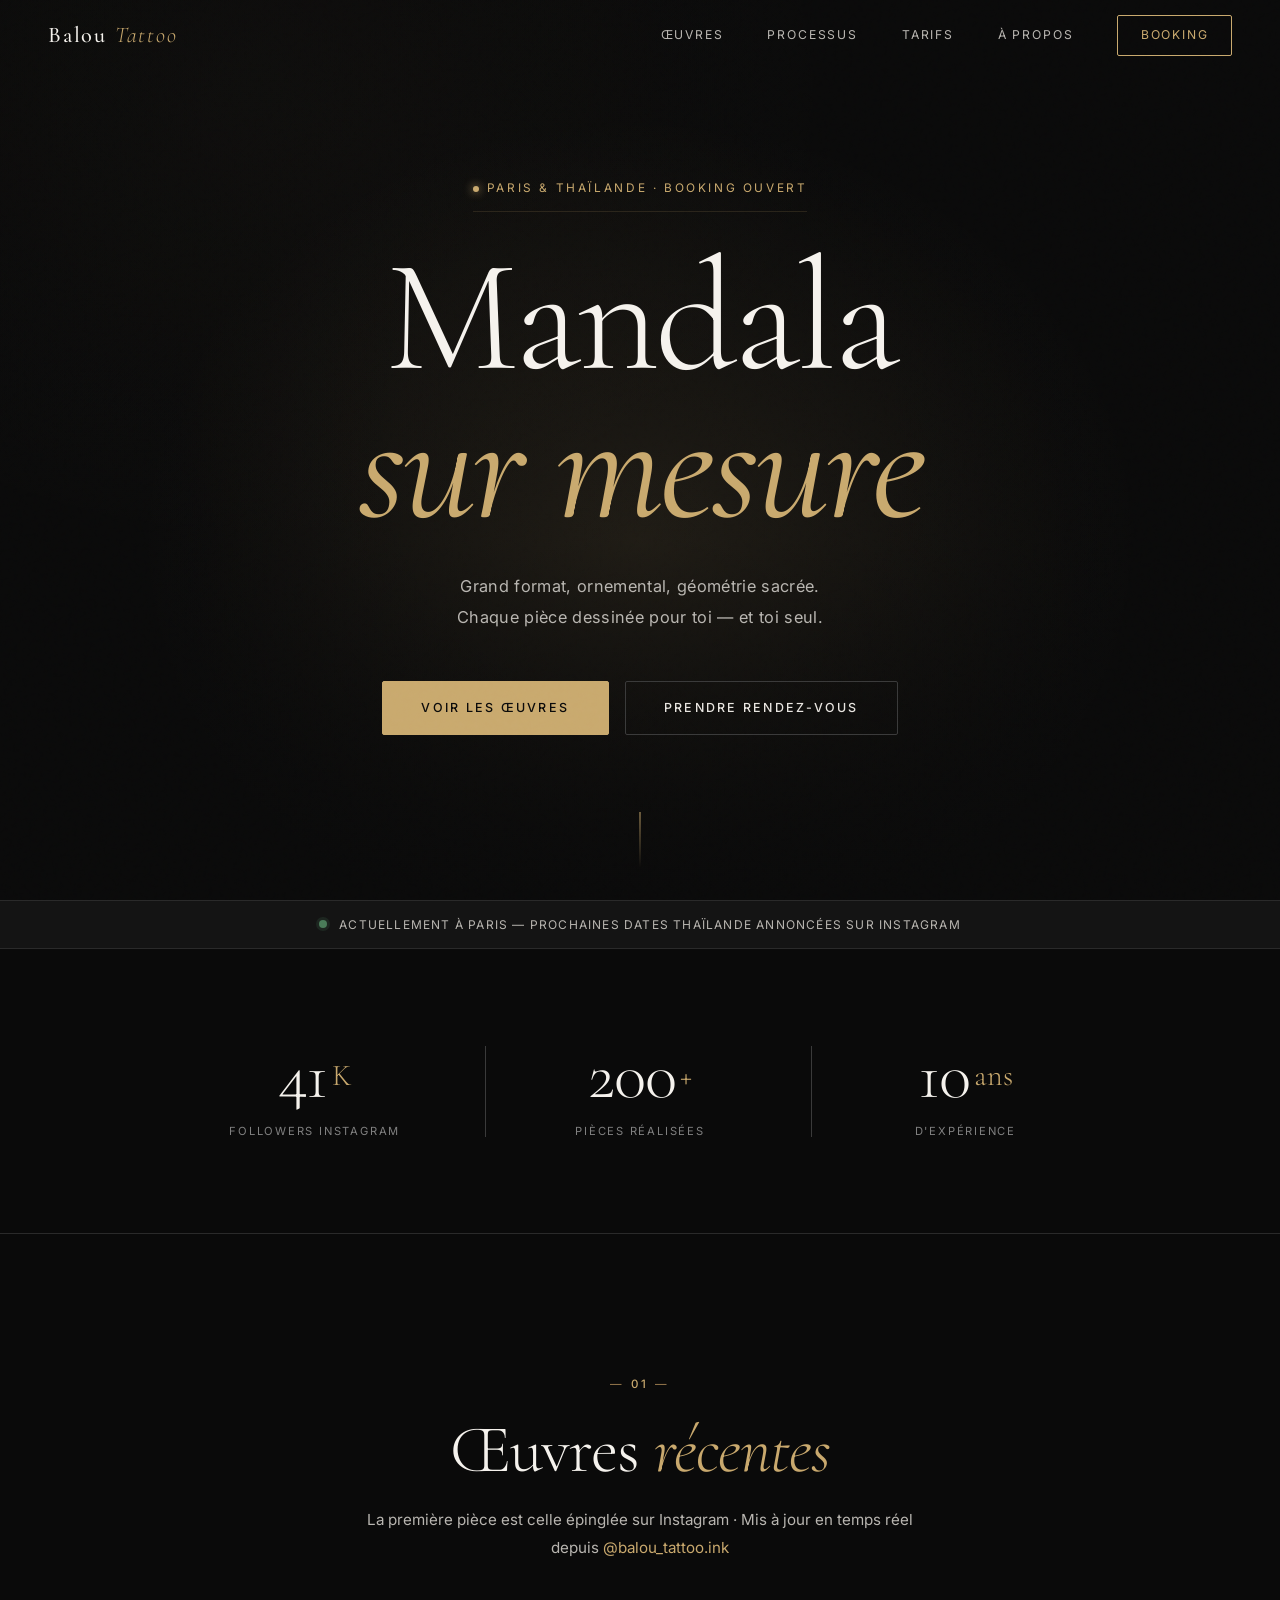
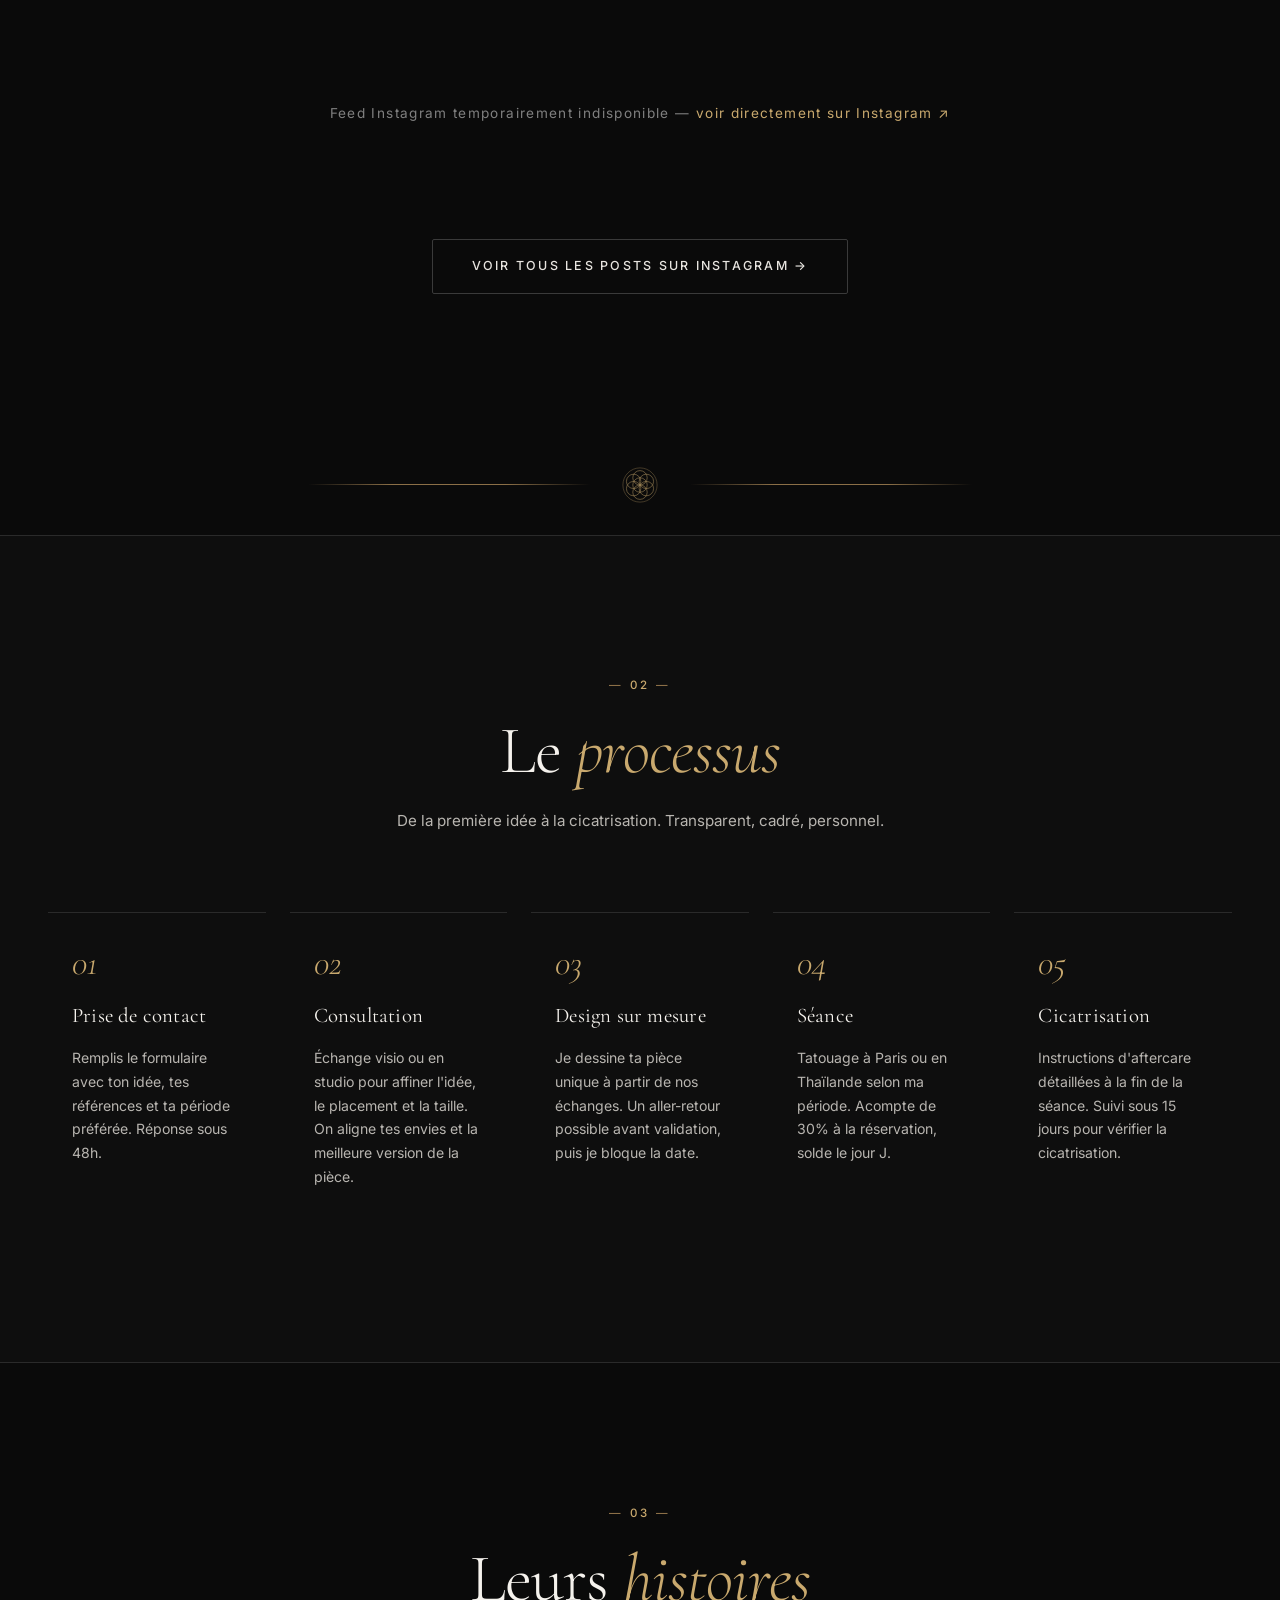
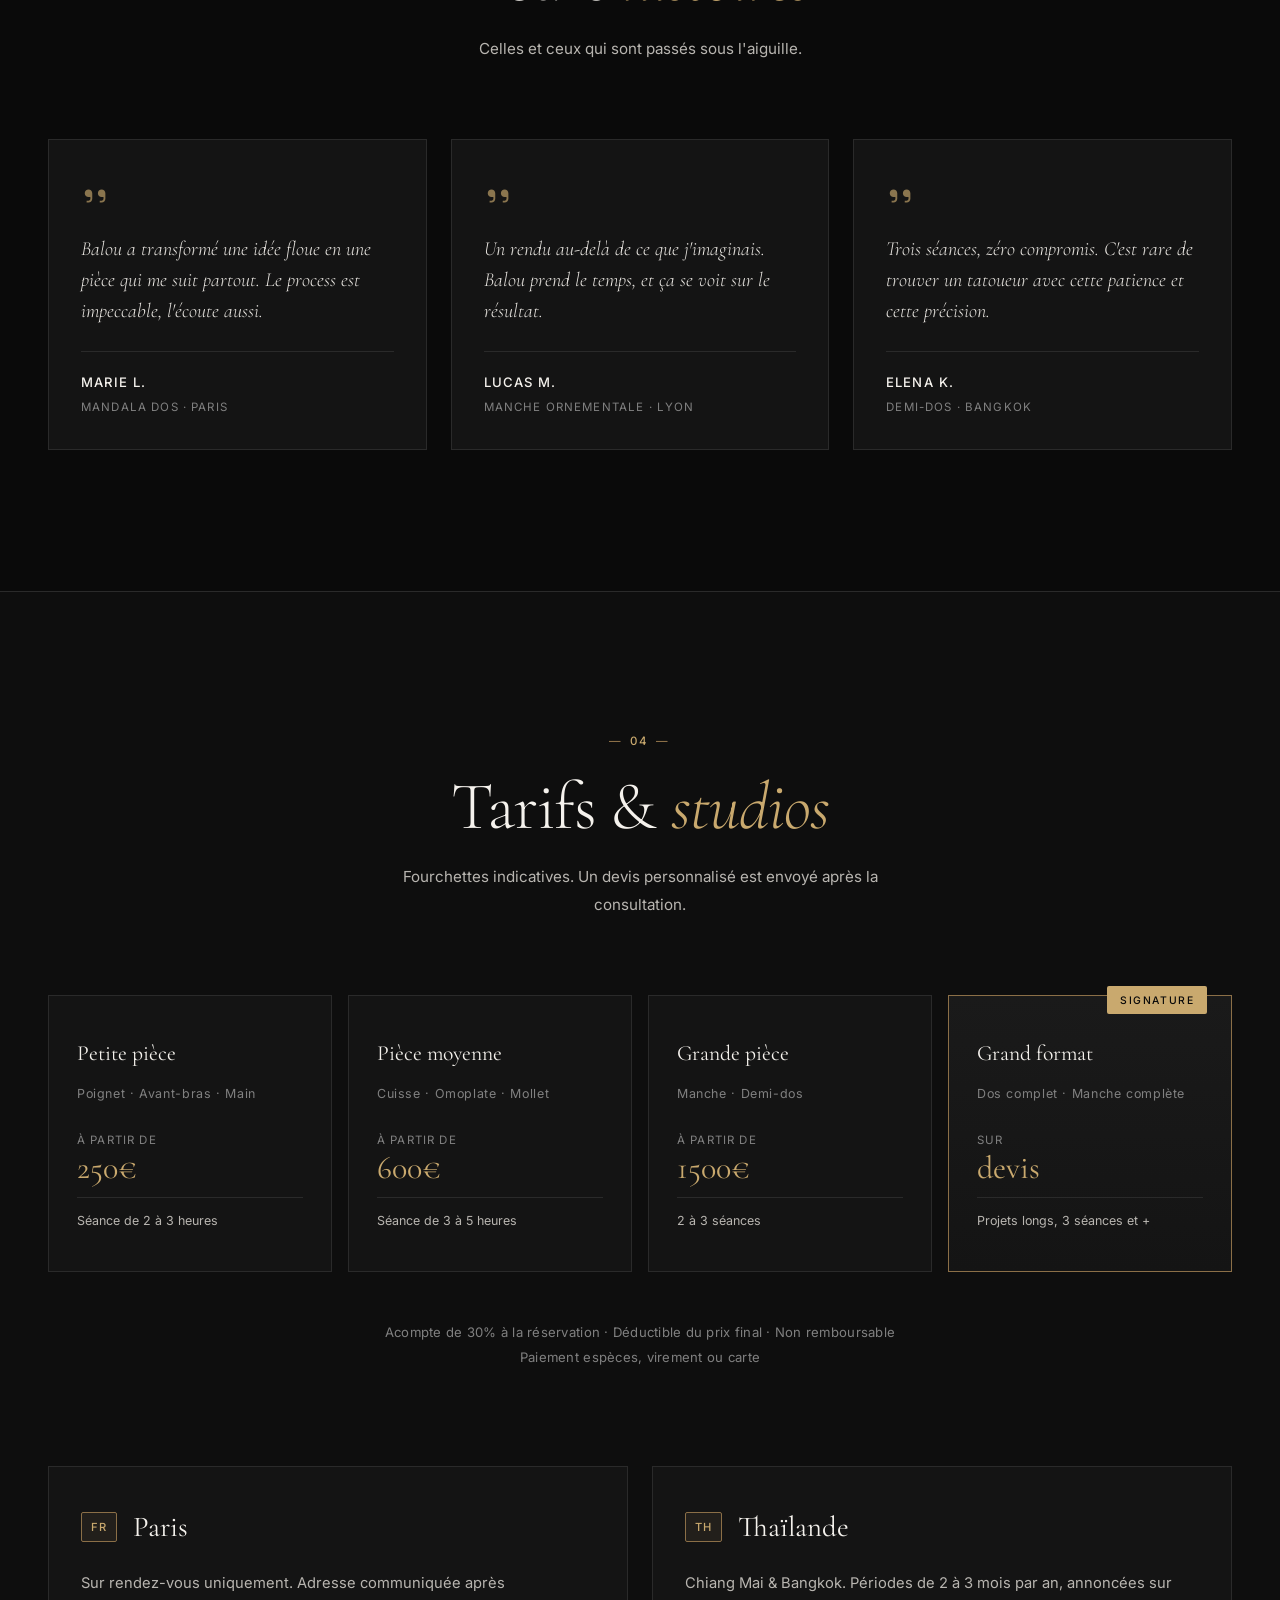
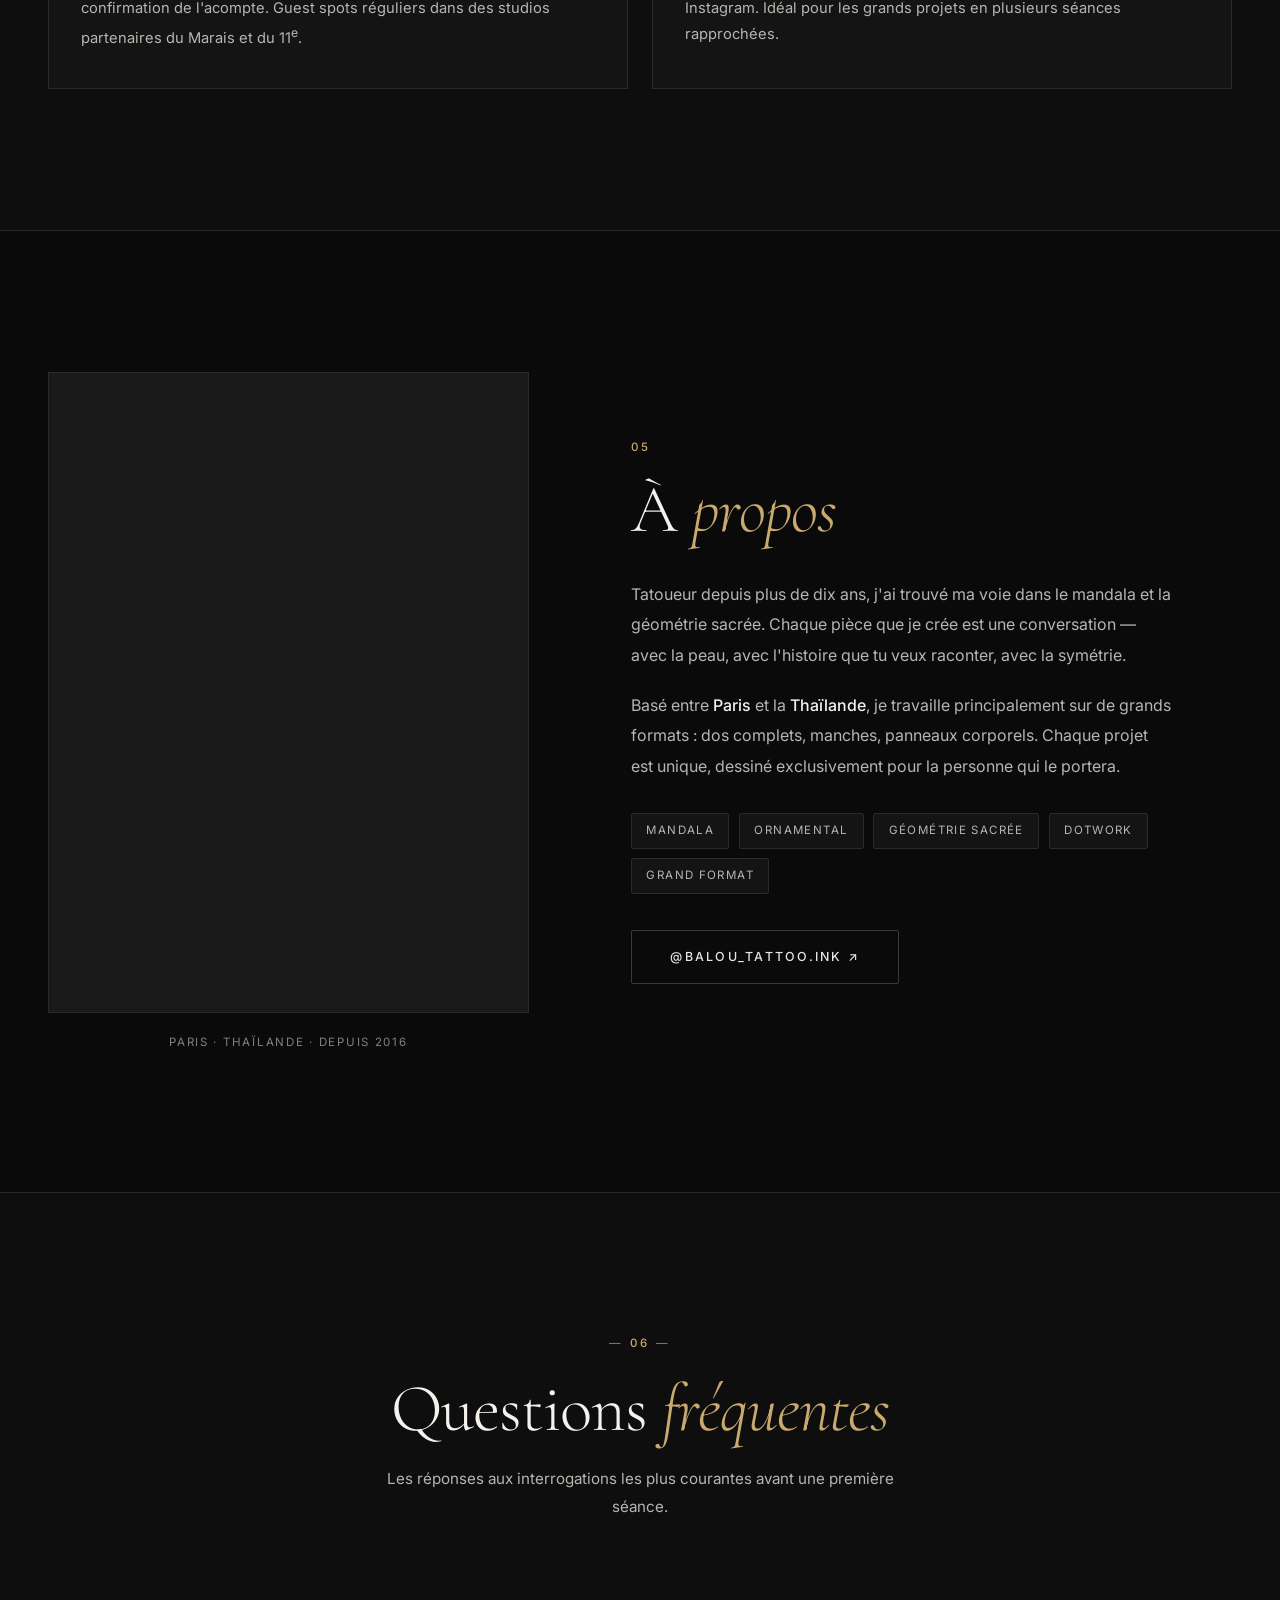
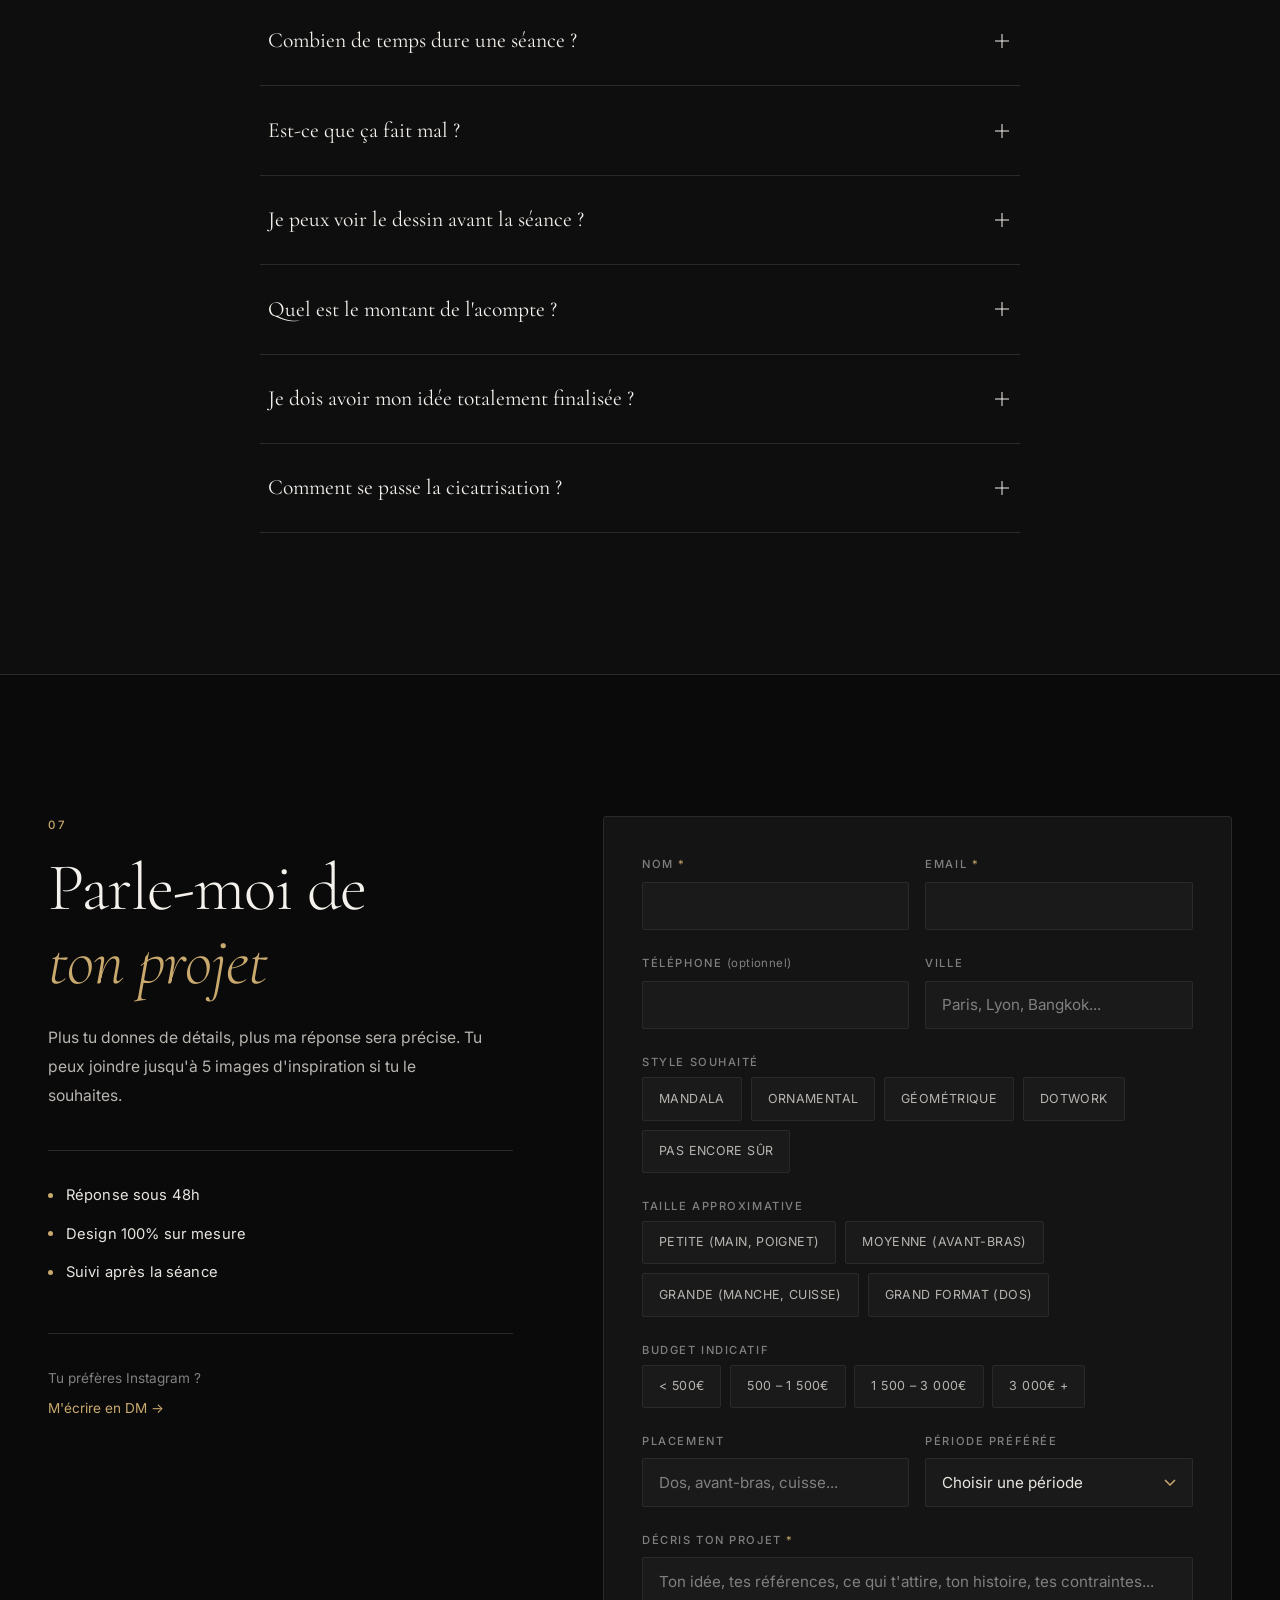
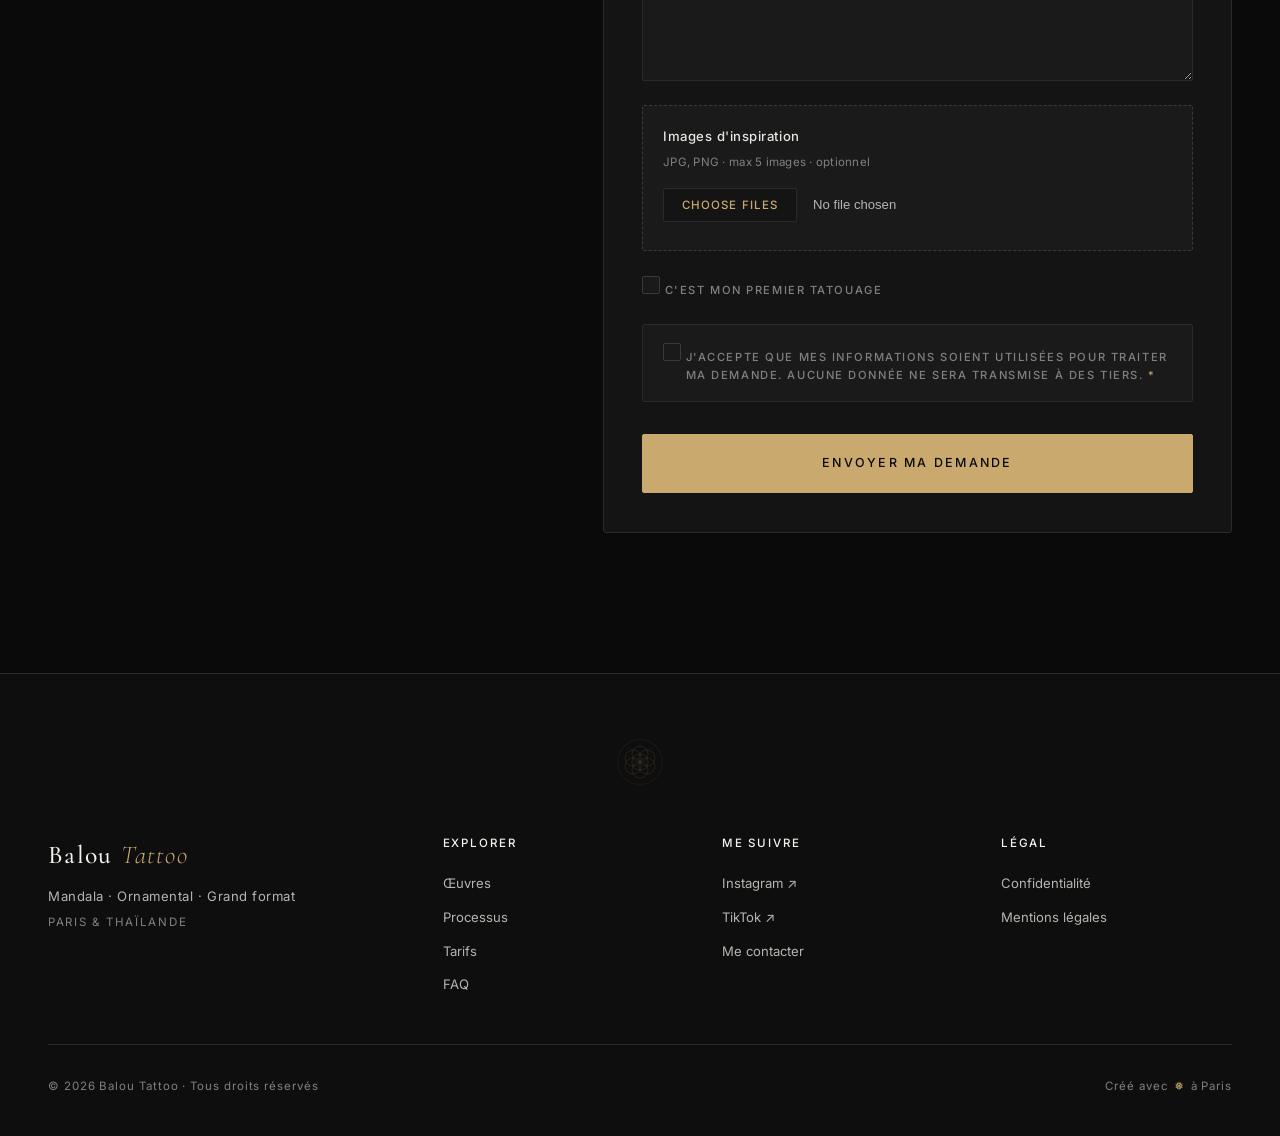
==== commit fc46f4c6: "Refonte complète du site portfolio Balou Tattoo - Nouveau design éditorial : hero plein écran, typog" ====
--- a/index.html
+++ b/index.html
@@ -3,241 +3,778 @@
 <head>
   <meta charset="UTF-8" />
   <meta name="viewport" content="width=device-width, initial-scale=1.0" />
+  <meta name="theme-color" content="#0a0a0a" />
+  <meta name="color-scheme" content="dark" />
 
   <!-- SEO -->
-  <title>Balou Tattoo — Tatoueur Mandala & Ornamental | Paris · Thaïlande</title>
-  <meta name="description" content="Balou, tatoueur spécialisé en mandala, géométrique et ornamental. Grand format, manches complètes, dos complets. Basé à Paris et en Thaïlande. Booking ouvert." />
-  <meta name="keywords" content="tatoueur mandala paris, tatoueur ornamental, tattoo géométrique paris, grand format tattoo, manche tatouage, dos complet tattoo, balou tattoo" />
+  <title>Balou Tattoo — Tatoueur Mandala & Grand Format · Paris & Thaïlande</title>
+  <meta name="description" content="Balou, tatoueur spécialisé mandala, ornamental et géométrique. Grand format, manches et dos complets. Paris & Thaïlande — Booking ouvert, design 100% sur mesure." />
   <meta name="author" content="Balou Tattoo" />
-  <link rel="canonical" href="https://baloutattoo.ink" />
-
-  <!-- Open Graph (partage réseaux sociaux) -->
-  <meta property="og:title" content="Balou Tattoo — Mandala & Ornamental" />
-  <meta property="og:description" content="Tatoueur spécialisé en mandala, géométrique et ornamental. Paris · Thaïlande. Booking ouvert." />
+  <meta name="robots" content="index, follow, max-image-preview:large" />
+  <link rel="canonical" href="https://baloutattoo.ink/" />
+
+  <!-- Open Graph -->
   <meta property="og:type" content="website" />
-  <meta property="og:url" content="https://baloutattoo.ink" />
+  <meta property="og:locale" content="fr_FR" />
+  <meta property="og:url" content="https://baloutattoo.ink/" />
+  <meta property="og:site_name" content="Balou Tattoo" />
+  <meta property="og:title" content="Balou Tattoo — Mandala & Grand Format · Paris & Thaïlande" />
+  <meta property="og:description" content="Tatoueur spécialisé mandala, ornamental et géométrique. Grand format, sur mesure. Paris & Thaïlande." />
+  <!-- TODO (Balou) : créer un visuel 1200x630 et le déposer en images/og-cover.jpg -->
   <meta property="og:image" content="https://baloutattoo.ink/images/og-cover.jpg" />
-
-  <!-- Schema.org structured data (Google) -->
+  <meta property="og:image:width" content="1200" />
+  <meta property="og:image:height" content="630" />
+  <meta property="og:image:alt" content="Mandala ornemental tatoué par Balou" />
+
+  <!-- Twitter / X -->
+  <meta name="twitter:card" content="summary_large_image" />
+  <meta name="twitter:title" content="Balou Tattoo — Mandala & Grand Format" />
+  <meta name="twitter:description" content="Tatoueur mandala, ornamental, grand format. Paris & Thaïlande." />
+  <meta name="twitter:image" content="https://baloutattoo.ink/images/og-cover.jpg" />
+
+  <!-- Favicon -->
+  <link rel="icon" type="image/svg+xml" href="favicon.svg" />
+  <link rel="apple-touch-icon" href="favicon.svg" />
+
+  <!-- Preconnects -->
+  <link rel="preconnect" href="https://fonts.googleapis.com" />
+  <link rel="preconnect" href="https://fonts.gstatic.com" crossorigin />
+  <link rel="preconnect" href="https://feeds.behold.so" crossorigin />
+
+  <!-- Fonts -->
+  <link
+    href="https://fonts.googleapis.com/css2?family=Cormorant+Garamond:ital,wght@0,300;0,400;0,500;0,600;1,300;1,400&family=Inter:wght@300;400;500&display=swap"
+    rel="stylesheet"
+  />
+
+  <link rel="stylesheet" href="styles.css" />
+
+  <!-- Schema.org : Person + LocalBusiness + FAQ -->
   <script type="application/ld+json">
   {
     "@context": "https://schema.org",
-    "@type": "LocalBusiness",
-    "name": "Balou Tattoo",
-    "description": "Tatoueur spécialisé en mandala, géométrique et ornamental. Grand format, manches complètes.",
-    "url": "https://baloutattoo.ink",
-    "sameAs": ["https://www.instagram.com/balou_tattoo.ink/"],
-    "address": {
-      "@type": "PostalAddress",
-      "addressLocality": "Paris",
-      "addressCountry": "FR"
-    },
-    "priceRange": "€€€",
-    "image": "https://baloutattoo.ink/images/og-cover.jpg"
+    "@graph": [
+      {
+        "@type": "Person",
+        "@id": "https://baloutattoo.ink/#balou",
+        "name": "Balou",
+        "alternateName": "Balou Tattoo",
+        "jobTitle": "Tatoueur",
+        "description": "Tatoueur spécialisé mandala, ornamental et géométrique, grand format. Basé entre Paris et la Thaïlande.",
+        "url": "https://baloutattoo.ink",
+        "image": "https://baloutattoo.ink/images/balou-portrait.jpg",
+        "sameAs": [
+          "https://www.instagram.com/balou_tattoo.ink/",
+          "https://www.tiktok.com/@balou_tattoo.ink"
+        ],
+        "knowsAbout": ["Mandala", "Tatouage ornamental", "Géométrie sacrée", "Dotwork", "Blackwork", "Grand format"]
+      },
+      {
+        "@type": "LocalBusiness",
+        "@id": "https://baloutattoo.ink/#business",
+        "name": "Balou Tattoo",
+        "image": "https://baloutattoo.ink/images/og-cover.jpg",
+        "url": "https://baloutattoo.ink",
+        "description": "Tatoueur spécialisé mandala, ornamental et géométrique. Grand format, manches complètes, dos complets.",
+        "priceRange": "€€€",
+        "address": {
+          "@type": "PostalAddress",
+          "addressLocality": "Paris",
+          "addressCountry": "FR"
+        },
+        "founder": { "@id": "https://baloutattoo.ink/#balou" },
+        "sameAs": ["https://www.instagram.com/balou_tattoo.ink/"]
+      },
+      {
+        "@type": "FAQPage",
+        "mainEntity": [
+          {
+            "@type": "Question",
+            "name": "Combien de temps dure une séance de tatouage ?",
+            "acceptedAnswer": {
+              "@type": "Answer",
+              "text": "Une séance dure entre 2 et 6 heures selon la taille et la complexité de la pièce. Les grands formats nécessitent plusieurs séances espacées de 2 à 4 semaines."
+            }
+          },
+          {
+            "@type": "Question",
+            "name": "Est-ce que le tatouage fait mal ?",
+            "acceptedAnswer": {
+              "@type": "Answer",
+              "text": "La sensation varie selon la zone tatouée. L'avant-bras et la cuisse sont les plus tolérables, les côtes et le dos plus intenses. Des pauses régulières sont prévues pendant la séance."
+            }
+          },
+          {
+            "@type": "Question",
+            "name": "Puis-je voir le dessin avant la séance ?",
+            "acceptedAnswer": {
+              "@type": "Answer",
+              "text": "Oui. Le design est envoyé 48h avant la séance pour validation. Un ajustement reste possible le jour même si nécessaire."
+            }
+          },
+          {
+            "@type": "Question",
+            "name": "Quel est le montant de l'acompte ?",
+            "acceptedAnswer": {
+              "@type": "Answer",
+              "text": "30% du prix estimé à la réservation, non remboursable mais déductible du prix final. Il bloque la date et couvre le temps de design."
+            }
+          },
+          {
+            "@type": "Question",
+            "name": "Dois-je avoir mon idée totalement finalisée avant de réserver ?",
+            "acceptedAnswer": {
+              "@type": "Answer",
+              "text": "Non. Balou co-crée la pièce avec toi. Une direction, des références et une intention suffisent pour démarrer."
+            }
+          },
+          {
+            "@type": "Question",
+            "name": "Comment se passe la cicatrisation d'un tatouage ?",
+            "acceptedAnswer": {
+              "@type": "Answer",
+              "text": "Nettoyage doux 2 fois par jour, crème cicatrisante, pas de soleil ni de piscine pendant 3 semaines. Cicatrisation complète en 2 à 3 semaines."
+            }
+          }
+        ]
+      }
+    ]
   }
   </script>
-
-  <link rel="stylesheet" href="styles.css" />
-  <link rel="preconnect" href="https://fonts.googleapis.com" />
-  <link rel="preconnect" href="https://fonts.gstatic.com" crossorigin />
-  <link href="https://fonts.googleapis.com/css2?family=Cormorant+Garamond:ital,wght@0,300;0,400;0,600;1,300&family=Inter:wght@300;400&display=swap" rel="stylesheet" />
 </head>
 <body>
 
-  <!-- INTRO VIDEO -->
-  <div id="intro-screen">
-    <video id="intro-video" autoplay muted playsinline>
-      <source src="IMG_6212.mov" type="video/mp4" />
-    </video>
-    <button id="intro-skip">Passer →</button>
-  </div>
+  <!-- Skip link (accessibilité clavier) -->
+  <a class="skip-link" href="#main">Aller au contenu principal</a>
 
   <!-- NAV -->
-  <nav class="nav" id="nav">
-    <a href="#hero" class="nav-logo">BALOU</a>
-    <ul class="nav-links">
-      <li><a href="#gallery">Galerie</a></li>
-      <li><a href="#about">À propos</a></li>
-      <li><a href="#booking" class="nav-cta">Booking</a></li>
-    </ul>
-    <button class="nav-burger" id="burger" aria-label="Menu">
+  <header class="site-nav" id="nav">
+    <a href="#top" class="nav-logo">Balou<em>Tattoo</em></a>
+
+    <nav class="nav-links" aria-label="Navigation principale">
+      <a href="#work">Œuvres</a>
+      <a href="#process">Processus</a>
+      <a href="#pricing">Tarifs</a>
+      <a href="#about">À propos</a>
+      <a href="#booking" class="nav-cta">Booking</a>
+    </nav>
+
+    <button class="nav-burger" id="burger" type="button" aria-label="Ouvrir le menu" aria-expanded="false" aria-controls="mobileMenu">
       <span></span><span></span><span></span>
     </button>
-  </nav>
+  </header>
 
   <!-- MOBILE MENU -->
-  <div class="mobile-menu" id="mobileMenu">
-    <a href="#gallery" class="mobile-link">Galerie</a>
-    <a href="#about" class="mobile-link">À propos</a>
-    <a href="#booking" class="mobile-link">Booking</a>
+  <div class="mobile-menu" id="mobileMenu" aria-hidden="true">
+    <nav class="mobile-menu-inner" aria-label="Menu mobile">
+      <a href="#work">Œuvres</a>
+      <a href="#process">Processus</a>
+      <a href="#pricing">Tarifs</a>
+      <a href="#about">À propos</a>
+      <a href="#faq">FAQ</a>
+      <a href="#booking">Booking</a>
+      <a href="https://www.instagram.com/balou_tattoo.ink/" target="_blank" rel="noopener">Instagram ↗</a>
+    </nav>
   </div>
 
-  <!-- HERO -->
-  <section class="hero" id="hero">
-    <video class="hero-video" autoplay muted loop playsinline>
-      <source src="IMG_6212.mov" type="video/mp4" />
-    </video>
-    <div class="hero-content">
-      <p class="hero-eyebrow">Tatoueur · Paris &amp; Thaïlande</p>
-      <h1 class="hero-title">Balou<br /><em>Tattoo</em></h1>
-      <p class="hero-sub">Mandala · Géométrique · Ornamental<br />Créateur d'histoires éternelles</p>
-      <div class="hero-actions">
-        <a href="#booking" class="btn btn-primary">Prendre rendez-vous</a>
-        <a href="#gallery" class="btn btn-ghost">Voir le travail</a>
+  <main id="main">
+
+    <!-- HERO -->
+    <section class="hero" id="top">
+      <video class="hero-video" autoplay muted loop playsinline poster="images/hero-poster.jpg" aria-hidden="true">
+        <!-- TODO (Balou) : déposer hero.mp4 (compressé <3 Mo, 720p) dans ce dossier -->
+        <source src="hero.mp4" type="video/mp4" />
+      </video>
+      <div class="hero-overlay" aria-hidden="true"></div>
+
+      <div class="hero-content">
+        <p class="hero-eyebrow">
+          <span class="eyebrow-dot" aria-hidden="true"></span>
+          Paris &amp; Thaïlande · Booking ouvert
+        </p>
+
+        <h1 class="hero-title">
+          Mandala<br />
+          <em>sur mesure</em>
+        </h1>
+
+        <p class="hero-sub">
+          Grand format, ornemental, géométrie sacrée.<br />
+          Chaque pièce dessinée pour toi — et toi seul.
+        </p>
+
+        <div class="hero-actions">
+          <a href="#work" class="btn btn-primary">Voir les œuvres</a>
+          <a href="#booking" class="btn btn-ghost">Prendre rendez-vous</a>
+        </div>
+      </div>
+
+      <a href="#stats" class="scroll-hint" aria-label="Défiler vers le bas">
+        <span class="scroll-line"></span>
+      </a>
+    </section>
+
+    <!-- STATUS STRIP -->
+    <!-- TODO (Balou) : mettre à jour ce texte depuis strategie-instagram.md ou un CMS léger -->
+    <div class="status-strip" role="status" aria-live="polite">
+      <div class="status-inner">
+        <span class="status-dot" aria-hidden="true"></span>
+        <span class="status-text">Actuellement à Paris — Prochaines dates Thaïlande annoncées sur Instagram</span>
       </div>
     </div>
-    <a href="#gallery" class="scroll-hint" aria-label="Défiler vers le bas">
-      <span class="scroll-line"></span>
-    </a>
-  </section>
-
-  <!-- STATS -->
-  <section class="stats">
-    <div class="stats-grid">
-      <div class="stat">
-        <span class="stat-num">41K+</span>
-        <span class="stat-label">Followers Instagram</span>
-      </div>
-      <div class="stat">
-        <span class="stat-num">124</span>
-        <span class="stat-label">Publications</span>
-      </div>
-      <div class="stat">
-        <span class="stat-num">10+</span>
-        <span class="stat-label">Ans d'expérience</span>
-      </div>
-      <div class="stat">
-        <span class="stat-num">2</span>
-        <span class="stat-label">Continents</span>
-      </div>
+
+    <!-- STATS -->
+    <section class="stats" id="stats" aria-label="Chiffres clés">
+      <div class="stats-grid">
+        <div class="stat">
+          <span class="stat-num">41<span class="stat-suffix">K</span></span>
+          <span class="stat-label">Followers Instagram</span>
+        </div>
+        <div class="stat">
+          <span class="stat-num">200<span class="stat-suffix">+</span></span>
+          <span class="stat-label">Pièces réalisées</span>
+        </div>
+        <div class="stat">
+          <span class="stat-num">10<span class="stat-suffix">ans</span></span>
+          <span class="stat-label">D'expérience</span>
+        </div>
+      </div>
+    </section>
+
+    <!-- GALLERY / INSTAGRAM -->
+    <section class="gallery section" id="work">
+      <div class="section-header">
+        <span class="section-num">01</span>
+        <h2 class="section-title">Œuvres <em>récentes</em></h2>
+        <p class="section-sub">
+          La première pièce est celle épinglée sur Instagram · Mis à jour en temps réel depuis
+          <a href="https://www.instagram.com/balou_tattoo.ink/" target="_blank" rel="noopener">@balou_tattoo.ink</a>
+        </p>
+      </div>
+
+      <div class="ig-grid" id="igGrid" aria-label="Galerie Instagram">
+        <!-- 9 skeletons en placeholder pendant le chargement -->
+        <div class="ig-item ig-skeleton"></div>
+        <div class="ig-item ig-skeleton"></div>
+        <div class="ig-item ig-skeleton"></div>
+        <div class="ig-item ig-skeleton"></div>
+        <div class="ig-item ig-skeleton"></div>
+        <div class="ig-item ig-skeleton"></div>
+        <div class="ig-item ig-skeleton"></div>
+        <div class="ig-item ig-skeleton"></div>
+        <div class="ig-item ig-skeleton"></div>
+      </div>
+
+      <div class="section-footer">
+        <a href="https://www.instagram.com/balou_tattoo.ink/" target="_blank" rel="noopener" class="btn btn-ghost">
+          Voir tous les posts sur Instagram →
+        </a>
+      </div>
+    </section>
+
+    <!-- ORNAMENT DIVIDER -->
+    <div class="ornament-divider" aria-hidden="true">
+      <span class="ornament-line"></span>
+      <span class="ornament-mark">
+        <svg viewBox="0 0 40 40" fill="none" stroke="currentColor" stroke-width="0.6">
+          <circle cx="20" cy="20" r="8" />
+          <circle cx="20" cy="12" r="8" />
+          <circle cx="20" cy="28" r="8" />
+          <circle cx="12.93" cy="16" r="8" />
+          <circle cx="27.07" cy="16" r="8" />
+          <circle cx="12.93" cy="24" r="8" />
+          <circle cx="27.07" cy="24" r="8" />
+          <circle cx="20" cy="20" r="19" stroke-width="0.4" />
+        </svg>
+      </span>
+      <span class="ornament-line"></span>
     </div>
-  </section>
-
-  <!-- GALERIE INSTAGRAM -->
-  <section class="gallery" id="gallery">
-    <div class="section-header">
-      <h2 class="section-title">Galerie</h2>
-      <p class="section-sub">
-        <a href="https://www.instagram.com/balou_tattoo.ink/" target="_blank" rel="noopener" style="color:var(--accent)">@balou_tattoo.ink</a>
-        · Mis à jour automatiquement
+
+    <!-- PROCESS -->
+    <section class="process section" id="process">
+      <div class="section-header">
+        <span class="section-num">02</span>
+        <h2 class="section-title">Le <em>processus</em></h2>
+        <p class="section-sub">De la première idée à la cicatrisation. Transparent, cadré, personnel.</p>
+      </div>
+
+      <ol class="process-steps">
+        <li class="step">
+          <span class="step-num">01</span>
+          <h3 class="step-title">Prise de contact</h3>
+          <p class="step-text">Remplis le formulaire avec ton idée, tes références et ta période préférée. Réponse sous 48h.</p>
+        </li>
+        <li class="step">
+          <span class="step-num">02</span>
+          <h3 class="step-title">Consultation</h3>
+          <p class="step-text">Échange visio ou en studio pour affiner l'idée, le placement et la taille. On aligne tes envies et la meilleure version de la pièce.</p>
+        </li>
+        <li class="step">
+          <span class="step-num">03</span>
+          <h3 class="step-title">Design sur mesure</h3>
+          <p class="step-text">Je dessine ta pièce unique à partir de nos échanges. Un aller-retour possible avant validation, puis je bloque la date.</p>
+        </li>
+        <li class="step">
+          <span class="step-num">04</span>
+          <h3 class="step-title">Séance</h3>
+          <p class="step-text">Tatouage à Paris ou en Thaïlande selon ma période. Acompte de 30% à la réservation, solde le jour J.</p>
+        </li>
+        <li class="step">
+          <span class="step-num">05</span>
+          <h3 class="step-title">Cicatrisation</h3>
+          <p class="step-text">Instructions d'aftercare détaillées à la fin de la séance. Suivi sous 15 jours pour vérifier la cicatrisation.</p>
+        </li>
+      </ol>
+    </section>
+
+    <!-- TESTIMONIALS -->
+    <!-- TODO (Balou) : remplacer les 3 témoignages ci-dessous par de vrais quotes clients -->
+    <section class="testimonials section" aria-label="Témoignages clients">
+      <div class="section-header">
+        <span class="section-num">03</span>
+        <h2 class="section-title">Leurs <em>histoires</em></h2>
+        <p class="section-sub">Celles et ceux qui sont passés sous l'aiguille.</p>
+      </div>
+
+      <div class="testi-grid">
+        <figure class="testi">
+          <svg class="testi-mark" aria-hidden="true" viewBox="0 0 32 32" fill="currentColor">
+            <path d="M8 10c-2.2 0-4 1.8-4 4s1.8 4 4 4h2v2c0 1.1-.9 2-2 2H6v2h2c2.2 0 4-1.8 4-4V14c0-2.2-1.8-4-4-4zm14 0c-2.2 0-4 1.8-4 4s1.8 4 4 4h2v2c0 1.1-.9 2-2 2h-2v2h2c2.2 0 4-1.8 4-4V14c0-2.2-1.8-4-4-4z"/>
+          </svg>
+          <blockquote>
+            Balou a transformé une idée floue en une pièce qui me suit partout. Le process est impeccable, l'écoute aussi.
+          </blockquote>
+          <figcaption>
+            <span class="testi-name">Marie L.</span>
+            <span class="testi-meta">Mandala dos · Paris</span>
+          </figcaption>
+        </figure>
+
+        <figure class="testi">
+          <svg class="testi-mark" aria-hidden="true" viewBox="0 0 32 32" fill="currentColor">
+            <path d="M8 10c-2.2 0-4 1.8-4 4s1.8 4 4 4h2v2c0 1.1-.9 2-2 2H6v2h2c2.2 0 4-1.8 4-4V14c0-2.2-1.8-4-4-4zm14 0c-2.2 0-4 1.8-4 4s1.8 4 4 4h2v2c0 1.1-.9 2-2 2h-2v2h2c2.2 0 4-1.8 4-4V14c0-2.2-1.8-4-4-4z"/>
+          </svg>
+          <blockquote>
+            Un rendu au-delà de ce que j'imaginais. Balou prend le temps, et ça se voit sur le résultat.
+          </blockquote>
+          <figcaption>
+            <span class="testi-name">Lucas M.</span>
+            <span class="testi-meta">Manche ornementale · Lyon</span>
+          </figcaption>
+        </figure>
+
+        <figure class="testi">
+          <svg class="testi-mark" aria-hidden="true" viewBox="0 0 32 32" fill="currentColor">
+            <path d="M8 10c-2.2 0-4 1.8-4 4s1.8 4 4 4h2v2c0 1.1-.9 2-2 2H6v2h2c2.2 0 4-1.8 4-4V14c0-2.2-1.8-4-4-4zm14 0c-2.2 0-4 1.8-4 4s1.8 4 4 4h2v2c0 1.1-.9 2-2 2h-2v2h2c2.2 0 4-1.8 4-4V14c0-2.2-1.8-4-4-4z"/>
+          </svg>
+          <blockquote>
+            Trois séances, zéro compromis. C'est rare de trouver un tatoueur avec cette patience et cette précision.
+          </blockquote>
+          <figcaption>
+            <span class="testi-name">Elena K.</span>
+            <span class="testi-meta">Demi-dos · Bangkok</span>
+          </figcaption>
+        </figure>
+      </div>
+    </section>
+
+    <!-- PRICING + STUDIOS -->
+    <section class="pricing section" id="pricing">
+      <div class="section-header">
+        <span class="section-num">04</span>
+        <h2 class="section-title">Tarifs &amp; <em>studios</em></h2>
+        <p class="section-sub">Fourchettes indicatives. Un devis personnalisé est envoyé après la consultation.</p>
+      </div>
+
+      <div class="pricing-grid">
+        <article class="price-card">
+          <h3 class="price-title">Petite pièce</h3>
+          <p class="price-zone">Poignet · Avant-bras · Main</p>
+          <p class="price-amount">
+            <span class="price-prefix">à partir de</span>
+            <strong>250€</strong>
+          </p>
+          <p class="price-meta">Séance de 2 à 3 heures</p>
+        </article>
+
+        <article class="price-card">
+          <h3 class="price-title">Pièce moyenne</h3>
+          <p class="price-zone">Cuisse · Omoplate · Mollet</p>
+          <p class="price-amount">
+            <span class="price-prefix">à partir de</span>
+            <strong>600€</strong>
+          </p>
+          <p class="price-meta">Séance de 3 à 5 heures</p>
+        </article>
+
+        <article class="price-card">
+          <h3 class="price-title">Grande pièce</h3>
+          <p class="price-zone">Manche · Demi-dos</p>
+          <p class="price-amount">
+            <span class="price-prefix">à partir de</span>
+            <strong>1500€</strong>
+          </p>
+          <p class="price-meta">2 à 3 séances</p>
+        </article>
+
+        <article class="price-card price-card--feature">
+          <span class="price-badge">Signature</span>
+          <h3 class="price-title">Grand format</h3>
+          <p class="price-zone">Dos complet · Manche complète</p>
+          <p class="price-amount">
+            <span class="price-prefix">sur</span>
+            <strong>devis</strong>
+          </p>
+          <p class="price-meta">Projets longs, 3 séances et +</p>
+        </article>
+      </div>
+
+      <p class="pricing-note">
+        Acompte de 30% à la réservation · Déductible du prix final · Non remboursable<br />
+        Paiement espèces, virement ou carte
       </p>
+
+      <div class="studios">
+        <article class="studio-card">
+          <h3 class="studio-title">
+            <span class="studio-marker">FR</span>
+            Paris
+          </h3>
+          <p>Sur rendez-vous uniquement. Adresse communiquée après confirmation de l'acompte. Guest spots réguliers dans des studios partenaires du Marais et du 11<sup>e</sup>.</p>
+        </article>
+
+        <article class="studio-card">
+          <h3 class="studio-title">
+            <span class="studio-marker">TH</span>
+            Thaïlande
+          </h3>
+          <p>Chiang Mai &amp; Bangkok. Périodes de 2 à 3 mois par an, annoncées sur Instagram. Idéal pour les grands projets en plusieurs séances rapprochées.</p>
+        </article>
+      </div>
+    </section>
+
+    <!-- ABOUT -->
+    <section class="about section" id="about">
+      <div class="about-inner">
+        <div class="about-media">
+          <div class="about-frame">
+            <img
+              src="images/balou-portrait.jpg"
+              alt="Portrait de Balou, tatoueur spécialisé mandala et ornemental"
+              loading="lazy"
+              onerror="this.remove(); this.parentElement.classList.add('no-img');"
+            />
+            <span class="about-frame-fallback" aria-hidden="true">B</span>
+          </div>
+          <p class="about-caption">Paris · Thaïlande · Depuis 2016</p>
+        </div>
+
+        <div class="about-text">
+          <span class="section-num">05</span>
+          <h2 class="section-title">À <em>propos</em></h2>
+
+          <p class="about-bio">
+            Tatoueur depuis plus de dix ans, j'ai trouvé ma voie dans le mandala et la géométrie sacrée. Chaque pièce que je crée est une conversation — avec la peau, avec l'histoire que tu veux raconter, avec la symétrie.
+          </p>
+          <p class="about-bio">
+            Basé entre <strong>Paris</strong> et la <strong>Thaïlande</strong>, je travaille principalement sur de grands formats : dos complets, manches, panneaux corporels. Chaque projet est unique, dessiné exclusivement pour la personne qui le portera.
+          </p>
+
+          <div class="about-tags">
+            <span class="tag">Mandala</span>
+            <span class="tag">Ornamental</span>
+            <span class="tag">Géométrie sacrée</span>
+            <span class="tag">Dotwork</span>
+            <span class="tag">Grand format</span>
+          </div>
+
+          <a href="https://www.instagram.com/balou_tattoo.ink/" target="_blank" rel="noopener" class="btn btn-ghost about-cta">
+            @balou_tattoo.ink ↗
+          </a>
+        </div>
+      </div>
+    </section>
+
+    <!-- FAQ -->
+    <section class="faq section" id="faq">
+      <div class="section-header">
+        <span class="section-num">06</span>
+        <h2 class="section-title">Questions <em>fréquentes</em></h2>
+        <p class="section-sub">Les réponses aux interrogations les plus courantes avant une première séance.</p>
+      </div>
+
+      <div class="faq-list">
+        <details class="faq-item">
+          <summary>
+            <span>Combien de temps dure une séance ?</span>
+            <span class="faq-toggle" aria-hidden="true"></span>
+          </summary>
+          <div class="faq-answer">
+            <p>Entre 2 et 6 heures selon la taille et la complexité de la pièce. Les grands formats nécessitent plusieurs séances espacées de 2 à 4 semaines pour laisser la peau cicatriser entre chaque.</p>
+          </div>
+        </details>
+
+        <details class="faq-item">
+          <summary>
+            <span>Est-ce que ça fait mal ?</span>
+            <span class="faq-toggle" aria-hidden="true"></span>
+          </summary>
+          <div class="faq-answer">
+            <p>La sensation varie beaucoup selon la zone : avant-bras et cuisses sont parmi les plus tolérables, côtes et dos sont plus intenses. Des pauses régulières sont prévues pendant la séance, et on adapte le rythme à ton ressenti.</p>
+          </div>
+        </details>
+
+        <details class="faq-item">
+          <summary>
+            <span>Je peux voir le dessin avant la séance ?</span>
+            <span class="faq-toggle" aria-hidden="true"></span>
+          </summary>
+          <div class="faq-answer">
+            <p>Oui. Je t'envoie le design 48h avant ta séance pour validation. Un ajustement reste possible le jour J si besoin — c'est ton tatouage.</p>
+          </div>
+        </details>
+
+        <details class="faq-item">
+          <summary>
+            <span>Quel est le montant de l'acompte ?</span>
+            <span class="faq-toggle" aria-hidden="true"></span>
+          </summary>
+          <div class="faq-answer">
+            <p>30% du prix estimé à la réservation. Il est non remboursable mais déductible du prix final : il bloque ta date et couvre le temps passé sur le design.</p>
+          </div>
+        </details>
+
+        <details class="faq-item">
+          <summary>
+            <span>Je dois avoir mon idée totalement finalisée ?</span>
+            <span class="faq-toggle" aria-hidden="true"></span>
+          </summary>
+          <div class="faq-answer">
+            <p>Non. Je suis là pour co-créer la pièce avec toi. Arrive avec une direction, des références, une intention — le reste, on le construit ensemble pendant la consultation.</p>
+          </div>
+        </details>
+
+        <details class="faq-item">
+          <summary>
+            <span>Comment se passe la cicatrisation ?</span>
+            <span class="faq-toggle" aria-hidden="true"></span>
+          </summary>
+          <div class="faq-answer">
+            <p>Instructions détaillées à la fin de la séance : nettoyage doux 2 fois par jour, crème cicatrisante, pas de soleil ni de piscine pendant 3 semaines. Cicatrisation complète en 2 à 3 semaines.</p>
+          </div>
+        </details>
+      </div>
+    </section>
+
+    <!-- BOOKING -->
+    <section class="booking section" id="booking">
+      <div class="booking-inner">
+
+        <div class="booking-text">
+          <span class="section-num">07</span>
+          <h2 class="section-title">Parle-moi de<br /><em>ton projet</em></h2>
+          <p class="booking-sub">
+            Plus tu donnes de détails, plus ma réponse sera précise. Tu peux joindre jusqu'à 5 images d'inspiration si tu le souhaites.
+          </p>
+
+          <ul class="booking-promise">
+            <li><span class="bi-dot" aria-hidden="true"></span> Réponse sous 48h</li>
+            <li><span class="bi-dot" aria-hidden="true"></span> Design 100% sur mesure</li>
+            <li><span class="bi-dot" aria-hidden="true"></span> Suivi après la séance</li>
+          </ul>
+
+          <p class="booking-alt">
+            Tu préfères Instagram ?<br />
+            <a href="https://ig.me/m/balou_tattoo.ink" target="_blank" rel="noopener">
+              M'écrire en DM →
+            </a>
+          </p>
+        </div>
+
+        <!-- FORMSPREE : remplacer VOTRE_ID_FORMSPREE par ton vrai ID. Tant qu'il est en placeholder, le JS redirige vers Instagram DM en cas d'envoi. -->
+        <form
+          class="booking-form"
+          id="bookingForm"
+          action="https://formspree.io/f/VOTRE_ID_FORMSPREE"
+          method="POST"
+          enctype="multipart/form-data"
+          novalidate
+        >
+          <div class="form-row">
+            <div class="form-group">
+              <label for="f-name">Nom <span class="req">*</span></label>
+              <input type="text" id="f-name" name="name" required aria-required="true" autocomplete="name" />
+            </div>
+            <div class="form-group">
+              <label for="f-email">Email <span class="req">*</span></label>
+              <input type="email" id="f-email" name="email" required aria-required="true" autocomplete="email" />
+            </div>
+          </div>
+
+          <div class="form-row">
+            <div class="form-group">
+              <label for="f-phone">Téléphone <span class="opt">(optionnel)</span></label>
+              <input type="tel" id="f-phone" name="phone" autocomplete="tel" />
+            </div>
+            <div class="form-group">
+              <label for="f-city">Ville</label>
+              <input type="text" id="f-city" name="city" placeholder="Paris, Lyon, Bangkok..." autocomplete="address-level2" />
+            </div>
+          </div>
+
+          <fieldset class="form-group form-group--chips">
+            <legend>Style souhaité</legend>
+            <div class="chip-group">
+              <label class="chip"><input type="radio" name="style" value="Mandala" /><span>Mandala</span></label>
+              <label class="chip"><input type="radio" name="style" value="Ornamental" /><span>Ornamental</span></label>
+              <label class="chip"><input type="radio" name="style" value="Géométrique" /><span>Géométrique</span></label>
+              <label class="chip"><input type="radio" name="style" value="Dotwork" /><span>Dotwork</span></label>
+              <label class="chip"><input type="radio" name="style" value="Pas encore sûr" /><span>Pas encore sûr</span></label>
+            </div>
+          </fieldset>
+
+          <fieldset class="form-group form-group--chips">
+            <legend>Taille approximative</legend>
+            <div class="chip-group">
+              <label class="chip"><input type="radio" name="size" value="Petite" /><span>Petite (main, poignet)</span></label>
+              <label class="chip"><input type="radio" name="size" value="Moyenne" /><span>Moyenne (avant-bras)</span></label>
+              <label class="chip"><input type="radio" name="size" value="Grande" /><span>Grande (manche, cuisse)</span></label>
+              <label class="chip"><input type="radio" name="size" value="Grand format" /><span>Grand format (dos)</span></label>
+            </div>
+          </fieldset>
+
+          <fieldset class="form-group form-group--chips">
+            <legend>Budget indicatif</legend>
+            <div class="chip-group">
+              <label class="chip"><input type="radio" name="budget" value="< 500€" /><span>&lt; 500€</span></label>
+              <label class="chip"><input type="radio" name="budget" value="500 – 1500€" /><span>500 – 1 500€</span></label>
+              <label class="chip"><input type="radio" name="budget" value="1500 – 3000€" /><span>1 500 – 3 000€</span></label>
+              <label class="chip"><input type="radio" name="budget" value="3000€+" /><span>3 000€ +</span></label>
+            </div>
+          </fieldset>
+
+          <div class="form-row">
+            <div class="form-group">
+              <label for="f-placement">Placement</label>
+              <input type="text" id="f-placement" name="placement" placeholder="Dos, avant-bras, cuisse..." />
+            </div>
+            <div class="form-group">
+              <label for="f-period">Période préférée</label>
+              <select id="f-period" name="period">
+                <option value="">Choisir une période</option>
+                <option>Paris — Dans les 2 mois</option>
+                <option>Paris — D'ici 6 mois</option>
+                <option>Thaïlande — Prochaine période</option>
+                <option>Flexible</option>
+              </select>
+            </div>
+          </div>
+
+          <div class="form-group">
+            <label for="f-project">Décris ton projet <span class="req">*</span></label>
+            <textarea id="f-project" name="project" rows="5" required aria-required="true" placeholder="Ton idée, tes références, ce qui t'attire, ton histoire, tes contraintes..."></textarea>
+          </div>
+
+          <div class="form-group form-group--file">
+            <label for="f-inspiration" class="file-label">
+              <span class="file-label-main">Images d'inspiration</span>
+              <span class="file-label-hint">JPG, PNG · max 5 images · optionnel</span>
+            </label>
+            <input type="file" id="f-inspiration" name="inspiration[]" multiple accept="image/jpeg,image/png,image/webp" />
+            <p class="file-selected" id="fileSelected" hidden></p>
+          </div>
+
+          <div class="form-group form-group--check">
+            <label class="check">
+              <input type="checkbox" name="first_tattoo" value="oui" />
+              <span>C'est mon premier tatouage</span>
+            </label>
+          </div>
+
+          <div class="form-group form-group--check">
+            <label class="check check--consent">
+              <input type="checkbox" name="consent" required aria-required="true" />
+              <span>
+                J'accepte que mes informations soient utilisées pour traiter ma demande. Aucune donnée ne sera transmise à des tiers. <span class="req">*</span>
+              </span>
+            </label>
+          </div>
+
+          <button type="submit" class="btn btn-primary btn-submit">
+            <span class="btn-label">Envoyer ma demande</span>
+          </button>
+
+          <div class="form-status" id="formStatus" role="status" aria-live="polite"></div>
+        </form>
+      </div>
+    </section>
+
+  </main>
+
+  <!-- FOOTER -->
+  <footer class="site-footer">
+    <div class="footer-ornament" aria-hidden="true">
+      <svg viewBox="0 0 60 60" fill="none" stroke="currentColor" stroke-width="0.5">
+        <circle cx="30" cy="30" r="10" />
+        <circle cx="30" cy="20" r="10" />
+        <circle cx="30" cy="40" r="10" />
+        <circle cx="21.34" cy="25" r="10" />
+        <circle cx="38.66" cy="25" r="10" />
+        <circle cx="21.34" cy="35" r="10" />
+        <circle cx="38.66" cy="35" r="10" />
+        <circle cx="30" cy="30" r="28" stroke-width="0.3" />
+      </svg>
     </div>
-    <div class="ig-grid" id="igGrid">
-      <div class="ig-loading">Chargement des posts...</div>
+
+    <div class="footer-grid">
+      <div class="footer-brand">
+        <p class="footer-logo">Balou<em>Tattoo</em></p>
+        <p class="footer-tagline">Mandala · Ornamental · Grand format</p>
+        <p class="footer-locations">Paris &amp; Thaïlande</p>
+      </div>
+
+      <div class="footer-col">
+        <h4 class="footer-h">Explorer</h4>
+        <a href="#work">Œuvres</a>
+        <a href="#process">Processus</a>
+        <a href="#pricing">Tarifs</a>
+        <a href="#faq">FAQ</a>
+      </div>
+
+      <div class="footer-col">
+        <h4 class="footer-h">Me suivre</h4>
+        <a href="https://www.instagram.com/balou_tattoo.ink/" target="_blank" rel="noopener">Instagram ↗</a>
+        <a href="https://www.tiktok.com/@balou_tattoo.ink" target="_blank" rel="noopener">TikTok ↗</a>
+        <a href="#booking">Me contacter</a>
+      </div>
+
+      <div class="footer-col">
+        <h4 class="footer-h">Légal</h4>
+        <a href="#privacy">Confidentialité</a>
+        <a href="#terms">Mentions légales</a>
+      </div>
     </div>
-    <div style="text-align:center;margin-top:2.5rem">
-      <a href="https://www.instagram.com/balou_tattoo.ink/" target="_blank" rel="noopener" class="btn btn-ghost">
-        Voir tous les posts →
-      </a>
-    </div>
-  </section>
-
-  <!-- ABOUT -->
-  <section class="about" id="about">
-    <div class="about-inner">
-      <div class="about-img">
-        <div class="about-img-frame">
-          <img src="images/balou-portrait.jpg" alt="Balou, tatoueur Paris Thaïlande" />
-        </div>
-      </div>
-      <div class="about-text">
-        <h2 class="section-title">À propos</h2>
-        <p class="about-bio">
-          Tatoueur par passion, je crée des œuvres permanentes qui racontent une histoire — la tienne.
-          Spécialisé en mandala, géométrique et ornamental, je travaille principalement sur de grands formats :
-          dos complets, manches, pièces de corps.
-        </p>
-        <p class="about-bio">
-          Basé entre <strong>Paris</strong> et la <strong>Thaïlande</strong>, je reçois sur rendez-vous.
-          Chaque projet est unique, pensé et dessiné spécialement pour vous.
-        </p>
-        <div class="about-tags">
-          <span class="tag">Mandala</span>
-          <span class="tag">Géométrique</span>
-          <span class="tag">Ornamental</span>
-          <span class="tag">Grand Format</span>
-          <span class="tag">Sur-mesure</span>
-        </div>
-        <a href="https://www.instagram.com/balou_tattoo.ink/" target="_blank" rel="noopener" class="btn btn-ghost" style="margin-top:2rem">
-          @balou_tattoo.ink
-        </a>
-      </div>
-    </div>
-  </section>
-
-  <!-- BOOKING -->
-  <section class="booking" id="booking">
-    <div class="booking-inner">
-      <div class="booking-text">
-        <p class="hero-eyebrow">Booking Ouvert</p>
-        <h2 class="section-title">Réservez<br /><em>votre séance</em></h2>
-        <p class="booking-sub">
-          Vous avez un projet en tête ? Décrivez-le moi.
-          Chaque tatouage commence par une conversation — partagez votre vision,
-          votre placement, et nous cocréerons quelque chose d'unique.
-        </p>
-        <ul class="booking-infos">
-          <li><span class="bi-icon">📍</span> Paris &amp; Thaïlande</li>
-          <li><span class="bi-icon">⏱</span> Réponse sous 48h</li>
-          <li><span class="bi-icon">✏️</span> Design 100% sur-mesure</li>
-        </ul>
-      </div>
-      <form class="booking-form" id="bookingForm"
-            action="https://formspree.io/f/VOTRE_ID_FORMSPREE"
-            method="POST" novalidate>
-        <div class="form-group">
-          <label for="name">Nom complet</label>
-          <input type="text" id="name" name="name" placeholder="Votre nom" required />
-        </div>
-        <div class="form-group">
-          <label for="email">Email</label>
-          <input type="email" id="email" name="email" placeholder="votre@email.com" required />
-        </div>
-        <div class="form-group">
-          <label for="style">Style souhaité</label>
-          <select id="style" name="style">
-            <option value="">Choisir un style</option>
-            <option>Mandala</option>
-            <option>Ornamental</option>
-            <option>Géométrique</option>
-            <option>Grand Format</option>
-            <option>Autre / Je ne sais pas encore</option>
-          </select>
-        </div>
-        <div class="form-group">
-          <label for="placement">Placement</label>
-          <input type="text" id="placement" name="placement" placeholder="Ex: dos, manche, côtes..." />
-        </div>
-        <div class="form-group">
-          <label for="message">Votre projet</label>
-          <textarea id="message" name="message" rows="4" placeholder="Décrivez votre projet, vos inspirations, vos contraintes..." required></textarea>
-        </div>
-        <button type="submit" class="btn btn-primary" style="width:100%">Envoyer ma demande</button>
-        <p class="form-note">Ou contactez directement sur Instagram : <a href="https://www.instagram.com/balou_tattoo.ink/" target="_blank" rel="noopener">@balou_tattoo.ink</a></p>
-      </form>
-    </div>
-  </section>
-
-  <!-- FOOTER -->
-  <footer class="footer">
-    <div class="footer-inner">
-      <div class="footer-brand">
-        <span class="footer-logo">BALOU TATTOO</span>
-        <p>Mandala · Géométrique · Ornamental<br />Paris · Thaïlande</p>
-      </div>
-      <div class="footer-links">
-        <a href="#gallery">Galerie</a>
-        <a href="#about">À propos</a>
-        <a href="#booking">Booking</a>
-        <a href="https://www.instagram.com/balou_tattoo.ink/" target="_blank" rel="noopener">Instagram</a>
-      </div>
-      <div class="footer-copy">
-        <p>© 2026 Balou Tattoo · Tous droits réservés</p>
-        <p>Créateur d'histoires éternelles</p>
-      </div>
+
+    <div class="footer-bottom">
+      <p>© 2026 Balou Tattoo · Tous droits réservés</p>
+      <p class="footer-credit">Créé avec <span aria-hidden="true">❅</span> à Paris</p>
     </div>
   </footer>
 
-  <script src="script.js"></script>
+  <!-- LIGHTBOX -->
+  <div class="lightbox" id="lightbox" role="dialog" aria-modal="true" aria-label="Vue agrandie" aria-hidden="true">
+    <button class="lb-close" id="lbClose" type="button" aria-label="Fermer">✕</button>
+    <button class="lb-prev" id="lbPrev" type="button" aria-label="Image précédente">‹</button>
+    <button class="lb-next" id="lbNext" type="button" aria-label="Image suivante">›</button>
+    <figure class="lb-figure">
+      <img id="lbImg" src="" alt="" />
+      <figcaption class="lb-caption">
+        <p id="lbCaption"></p>
+        <a id="lbLink" href="" target="_blank" rel="noopener">Voir sur Instagram ↗</a>
+      </figcaption>
+    </figure>
+  </div>
+
+  <script src="script.js" defer></script>
 </body>
 </html>
--- a/styles.css
+++ b/styles.css
@@ -1,7 +1,11 @@
-/* ============================================
-   BALOU TATTOO — Styles
-   Dark · Élégant · Minimaliste
-   ============================================ */
+/* ============================================================
+   BALOU TATTOO — Portfolio / Booking
+   Dark · Éditorial · Mandala
+   ============================================================ */
+
+/* ============================================================
+   1. RESET & BASE
+   ============================================================ */
 
 *, *::before, *::after {
   box-sizing: border-box;
@@ -9,40 +13,27 @@
   padding: 0;
 }
 
-:root {
-  --black:    #0a0a0a;
-  --dark:     #111111;
-  --dark2:    #1a1a1a;
-  --border:   #2a2a2a;
-  --muted:    #555555;
-  --light:    #aaaaaa;
-  --white:    #f0ede8;
-  --accent:   #c9a96e;   /* or chaud — signature tatoueur */
-  --accent2:  #8b6f47;
-
-  --font-serif: 'Cormorant Garamond', Georgia, serif;
-  --font-sans:  'Inter', system-ui, sans-serif;
-
-  --nav-h: 70px;
-  --max-w: 1200px;
-  --section-pad: clamp(5rem, 10vw, 9rem);
-}
-
 html {
+  font-size: 16px;
   scroll-behavior: smooth;
-  font-size: 16px;
+  -webkit-text-size-adjust: 100%;
+  scroll-padding-top: 80px;
 }
 
 body {
   background: var(--black);
-  color: var(--white);
+  color: var(--text);
   font-family: var(--font-sans);
-  font-weight: 300;
-  line-height: 1.7;
+  font-weight: 400;
+  line-height: 1.65;
   overflow-x: hidden;
-}
-
-img {
+  -webkit-font-smoothing: antialiased;
+  -moz-osx-font-smoothing: grayscale;
+  text-rendering: optimizeLegibility;
+  min-height: 100vh;
+}
+
+img, video, svg {
   display: block;
   max-width: 100%;
 }
@@ -52,122 +43,267 @@
   text-decoration: none;
 }
 
-/* ============================================
-   INTRO SCREEN
-   ============================================ */
-
-#intro-screen {
+button {
+  font: inherit;
+  color: inherit;
+  background: none;
+  border: none;
+  cursor: pointer;
+}
+
+ul, ol {
+  list-style: none;
+}
+
+/* Grain subtil — donne une texture "film" à l'ensemble du site */
+body::before {
+  content: '';
   position: fixed;
   inset: 0;
   z-index: 999;
+  pointer-events: none;
+  opacity: 0.035;
+  mix-blend-mode: overlay;
+  background-image: url("data:image/svg+xml,%3Csvg viewBox='0 0 200 200' xmlns='http://www.w3.org/2000/svg'%3E%3Cfilter id='n'%3E%3CfeTurbulence type='fractalNoise' baseFrequency='0.9' numOctaves='3' stitchTiles='stitch'/%3E%3C/filter%3E%3Crect width='100%25' height='100%25' filter='url(%23n)'/%3E%3C/svg%3E");
+}
+
+/* ============================================================
+   2. VARIABLES
+   ============================================================ */
+
+:root {
+  /* Couleurs */
+  --black:         #0a0a0a;
+  --ink:           #0e0e0e;
+  --surface:       #141414;
+  --surface-2:     #1a1a1a;
+  --surface-3:     #222222;
+  --border:        #2a2a2a;
+  --border-strong: #3a3a3a;
+
+  --muted:      #808080;  /* gris lisible WCAG AA sur noir */
+  --text-soft:  #b8b5b0;
+  --text:       #e8e5e0;
+  --text-strong:#f5f2ed;
+
+  --accent:        #c9a96e;
+  --accent-bright: #d9b982;
+  --accent-dark:   #8b6f47;
+  --accent-glow:   rgba(201, 169, 110, 0.15);
+  --accent-soft:   rgba(201, 169, 110, 0.08);
+
+  --success: #4a7c59;
+  --danger:  #a85c5c;
+
+  /* Typographie */
+  --font-serif: 'Cormorant Garamond', Georgia, 'Times New Roman', serif;
+  --font-sans:  'Inter', system-ui, -apple-system, 'Segoe UI', Roboto, sans-serif;
+
+  /* Layout */
+  --nav-h:          72px;
+  --max-w:          1280px;
+  --max-w-reading:  680px;
+  --section-pad:    clamp(5.5rem, 11vw, 9rem);
+  --section-pad-sm: clamp(4rem, 8vw, 6rem);
+  --gutter:         clamp(1.5rem, 5vw, 3rem);
+
+  /* Motion */
+  --ease:        cubic-bezier(0.22, 0.61, 0.36, 1);
+  --ease-out:    cubic-bezier(0.16, 1, 0.3, 1);
+  --ease-in-out: cubic-bezier(0.65, 0, 0.35, 1);
+}
+
+/* ============================================================
+   3. MOTION RÉDUITE (accessibilité)
+   ============================================================ */
+
+@media (prefers-reduced-motion: reduce) {
+  *, *::before, *::after {
+    animation-duration: 0.01ms !important;
+    animation-iteration-count: 1 !important;
+    transition-duration: 0.01ms !important;
+    scroll-behavior: auto !important;
+  }
+  .hero-video {
+    display: none;
+  }
+}
+
+/* ============================================================
+   4. TYPOGRAPHIE
+   ============================================================ */
+
+.serif {
+  font-family: var(--font-serif);
+}
+
+.eyebrow,
+.hero-eyebrow {
+  font-size: 0.74rem;
+  font-weight: 400;
+  letter-spacing: 0.22em;
+  text-transform: uppercase;
+  color: var(--accent);
+}
+
+::selection {
+  background: var(--accent);
+  color: var(--black);
+}
+
+/* ============================================================
+   5. ACCESSIBILITÉ (skip link, focus)
+   ============================================================ */
+
+.skip-link {
+  position: fixed;
+  top: -100px;
+  left: 1rem;
+  z-index: 9999;
+  padding: 0.75rem 1.5rem;
+  background: var(--accent);
+  color: var(--black);
+  font-size: 0.85rem;
+  font-weight: 500;
+  letter-spacing: 0.05em;
+  border-radius: 2px;
+  transition: top 0.2s var(--ease);
+}
+.skip-link:focus {
+  top: 1rem;
+  outline: 2px solid var(--accent-bright);
+  outline-offset: 2px;
+}
+
+:focus-visible {
+  outline: 2px solid var(--accent);
+  outline-offset: 3px;
+  border-radius: 2px;
+}
+
+button:focus-visible,
+a:focus-visible {
+  outline-offset: 4px;
+}
+
+input:focus-visible,
+textarea:focus-visible,
+select:focus-visible {
+  outline: none;
+}
+
+/* ============================================================
+   6. SCROLLBAR
+   ============================================================ */
+
+::-webkit-scrollbar {
+  width: 6px;
+  height: 6px;
+}
+::-webkit-scrollbar-track {
   background: var(--black);
-  display: flex;
-  align-items: center;
-  justify-content: center;
-  transition: opacity 0.8s ease;
-}
-
-#intro-screen.fade-out {
-  opacity: 0;
-  pointer-events: none;
-}
-
-#intro-video {
-  width: 100%;
-  max-width: 100vw;
-  max-height: 100vh;
-  aspect-ratio: 16 / 9;
-  object-fit: contain;
-  opacity: 0.7;
-}
-
-#intro-skip {
-  position: absolute;
-  bottom: 2rem;
-  right: 2rem;
-  background: transparent;
-  border: 1px solid rgba(240,237,232,0.3);
-  color: rgba(240,237,232,0.6);
-  font-family: var(--font-sans);
-  font-size: 0.72rem;
-  letter-spacing: 0.14em;
-  text-transform: uppercase;
-  padding: 0.5rem 1.2rem;
-  cursor: pointer;
-  border-radius: 2px;
-  transition: border-color 0.2s, color 0.2s;
-}
-
-#intro-skip:hover {
-  border-color: var(--accent);
-  color: var(--accent);
-}
-
-/* ============================================
-   SCROLLBAR
-   ============================================ */
-
-::-webkit-scrollbar { width: 4px; }
-::-webkit-scrollbar-track { background: var(--black); }
-::-webkit-scrollbar-thumb { background: var(--accent); border-radius: 2px; }
-
-/* ============================================
-   NAVIGATION
-   ============================================ */
-
-.nav {
+}
+::-webkit-scrollbar-thumb {
+  background: var(--surface-3);
+  border-radius: 3px;
+}
+::-webkit-scrollbar-thumb:hover {
+  background: var(--accent-dark);
+}
+
+/* ============================================================
+   7. NAVIGATION
+   ============================================================ */
+
+.site-nav {
   position: fixed;
-  top: 0; left: 0; right: 0;
+  top: 0;
+  left: 0;
+  right: 0;
   z-index: 100;
   height: var(--nav-h);
   display: flex;
   align-items: center;
   justify-content: space-between;
-  padding: 0 clamp(1.5rem, 5vw, 3rem);
-  transition: background 0.4s, backdrop-filter 0.4s;
-}
-
-.nav.scrolled {
-  background: rgba(10,10,10,0.92);
-  backdrop-filter: blur(12px);
-  border-bottom: 1px solid var(--border);
+  padding: 0 var(--gutter);
+  transition: background 0.4s var(--ease), backdrop-filter 0.4s var(--ease),
+              border-color 0.4s var(--ease);
+  border-bottom: 1px solid transparent;
+}
+
+.site-nav.scrolled {
+  background: rgba(10, 10, 10, 0.88);
+  backdrop-filter: blur(14px) saturate(140%);
+  -webkit-backdrop-filter: blur(14px) saturate(140%);
+  border-bottom-color: var(--border);
 }
 
 .nav-logo {
   font-family: var(--font-serif);
-  font-size: 1.5rem;
-  font-weight: 600;
+  font-size: 1.4rem;
+  font-weight: 500;
+  letter-spacing: 0.08em;
+  color: var(--text-strong);
+  display: inline-flex;
+  align-items: baseline;
+  gap: 0.35em;
+  transition: color 0.25s var(--ease);
+}
+.nav-logo em {
+  font-style: italic;
+  font-weight: 300;
+  color: var(--accent);
+}
+.nav-logo:hover { color: var(--accent-bright); }
+
+.nav-links {
+  display: flex;
+  align-items: center;
+  gap: 2.75rem;
+}
+.nav-links > a {
+  font-size: 0.76rem;
   letter-spacing: 0.15em;
-  color: var(--white);
-  transition: color 0.2s;
-}
-.nav-logo:hover { color: var(--accent); }
-
-.nav-links {
-  display: flex;
-  list-style: none;
-  gap: 2.5rem;
-  align-items: center;
-}
-
-.nav-links a {
-  font-size: 0.8rem;
-  letter-spacing: 0.12em;
   text-transform: uppercase;
-  color: var(--light);
-  transition: color 0.2s;
-}
-.nav-links a:hover { color: var(--white); }
+  color: var(--text-soft);
+  transition: color 0.25s var(--ease);
+  position: relative;
+}
+.nav-links > a::after {
+  content: '';
+  position: absolute;
+  left: 0;
+  bottom: -6px;
+  height: 1px;
+  width: 0;
+  background: var(--accent);
+  transition: width 0.3s var(--ease);
+}
+.nav-links > a:hover {
+  color: var(--text-strong);
+}
+.nav-links > a:hover::after {
+  width: 100%;
+}
+.nav-links > a.is-active {
+  color: var(--text-strong);
+}
+.nav-links > a.is-active::after {
+  width: 100%;
+}
 
 .nav-cta {
   border: 1px solid var(--accent) !important;
   color: var(--accent) !important;
-  padding: 0.5rem 1.2rem;
+  padding: 0.6rem 1.4rem;
   border-radius: 2px;
-  transition: background 0.2s !important;
+  transition: background 0.25s var(--ease), color 0.25s var(--ease) !important;
+}
+.nav-cta::after {
+  display: none !important;
 }
 .nav-cta:hover {
-  background: var(--accent) !important;
+  background: var(--accent);
   color: var(--black) !important;
 }
 
@@ -175,98 +311,142 @@
   display: none;
   flex-direction: column;
   gap: 5px;
-  background: none;
-  border: none;
-  cursor: pointer;
-  padding: 4px;
+  padding: 8px;
+  z-index: 101;
 }
 .nav-burger span {
   display: block;
-  width: 24px;
-  height: 1px;
-  background: var(--white);
-  transition: transform 0.3s;
-}
-
-/* ============================================
-   MOBILE MENU
-   ============================================ */
+  width: 26px;
+  height: 1.5px;
+  background: var(--text);
+  transition: transform 0.35s var(--ease), opacity 0.25s;
+  transform-origin: center;
+}
+.nav-burger.is-open span:nth-child(1) {
+  transform: translateY(7px) rotate(45deg);
+}
+.nav-burger.is-open span:nth-child(2) {
+  opacity: 0;
+}
+.nav-burger.is-open span:nth-child(3) {
+  transform: translateY(-6px) rotate(-45deg);
+}
+
+/* ============================================================
+   8. MOBILE MENU
+   ============================================================ */
 
 .mobile-menu {
-  display: none;
   position: fixed;
   inset: 0;
   z-index: 99;
   background: var(--black);
+  display: flex;
+  align-items: center;
+  justify-content: center;
+  opacity: 0;
+  pointer-events: none;
+  transition: opacity 0.4s var(--ease);
+}
+
+.mobile-menu.is-open {
+  opacity: 1;
+  pointer-events: auto;
+}
+
+.mobile-menu-inner {
+  display: flex;
   flex-direction: column;
   align-items: center;
+  gap: 2rem;
+  text-align: center;
+}
+
+.mobile-menu-inner a {
+  font-family: var(--font-serif);
+  font-size: clamp(2rem, 7vw, 3.2rem);
+  font-weight: 300;
+  color: var(--text);
+  letter-spacing: 0.04em;
+  transition: color 0.25s var(--ease), transform 0.25s var(--ease);
+}
+.mobile-menu-inner a:hover {
+  color: var(--accent);
+}
+
+/* ============================================================
+   9. BOUTONS
+   ============================================================ */
+
+.btn {
+  display: inline-flex;
+  align-items: center;
   justify-content: center;
-  gap: 2.5rem;
-}
-
-.mobile-menu.open { display: flex; }
-
-.mobile-link {
-  font-family: var(--font-serif);
-  font-size: clamp(2rem, 6vw, 3.5rem);
-  color: var(--white);
-  letter-spacing: 0.05em;
-  transition: color 0.2s;
-}
-.mobile-link:hover { color: var(--accent); }
-
-/* ============================================
-   BUTTONS
-   ============================================ */
-
-.btn {
-  display: inline-block;
-  padding: 0.85rem 2.2rem;
+  gap: 0.5em;
+  padding: 1rem 2.4rem;
   font-size: 0.78rem;
-  letter-spacing: 0.14em;
+  font-weight: 500;
+  letter-spacing: 0.18em;
   text-transform: uppercase;
   font-family: var(--font-sans);
-  font-weight: 400;
   border-radius: 2px;
   cursor: pointer;
-  border: none;
-  transition: all 0.25s;
+  border: 1px solid transparent;
+  transition: background 0.25s var(--ease),
+              color 0.25s var(--ease),
+              border-color 0.25s var(--ease),
+              transform 0.25s var(--ease);
+  white-space: nowrap;
 }
 
 .btn-primary {
   background: var(--accent);
   color: var(--black);
+  border-color: var(--accent);
 }
 .btn-primary:hover {
-  background: #d4b47a;
+  background: var(--accent-bright);
+  border-color: var(--accent-bright);
   transform: translateY(-1px);
+}
+.btn-primary:active {
+  transform: translateY(0);
 }
 
 .btn-ghost {
   background: transparent;
-  color: var(--white);
-  border: 1px solid var(--border);
+  color: var(--text);
+  border-color: var(--border-strong);
 }
 .btn-ghost:hover {
   border-color: var(--accent);
   color: var(--accent);
 }
 
-/* ============================================
-   HERO
-   ============================================ */
+.btn-submit {
+  width: 100%;
+  padding: 1.15rem 2rem;
+  margin-top: 0.5rem;
+}
+
+/* ============================================================
+   10. HERO
+   ============================================================ */
 
 .hero {
   position: relative;
   width: 100%;
-  aspect-ratio: 16 / 9;
+  min-height: 100vh;       /* fallback pour tout navigateur */
+  min-height: 100svh;      /* moderne (Safari 15.4+, Chrome 108+) */
   display: flex;
   align-items: center;
   justify-content: center;
+  padding: var(--nav-h) var(--gutter) 4rem;
   overflow: hidden;
-  padding: 0 clamp(1.5rem, 5vw, 3rem);
-  /* Fallback si la vidéo ne charge pas */
-  background: radial-gradient(ellipse at 50% 60%, rgba(201,169,110,0.12) 0%, var(--black) 70%);
+  background:
+    radial-gradient(ellipse at 50% 60%, var(--accent-glow) 0%, transparent 55%),
+    radial-gradient(ellipse at 20% 10%, rgba(201, 169, 110, 0.05) 0%, transparent 40%),
+    var(--black);
 }
 
 .hero-video {
@@ -275,46 +455,73 @@
   width: 100%;
   height: 100%;
   object-fit: cover;
-  opacity: 0.7;
+  opacity: 0.55;
+  filter: grayscale(30%) contrast(1.05);
+}
+
+.hero-overlay {
+  position: absolute;
+  inset: 0;
+  background:
+    linear-gradient(to top, var(--black) 0%, rgba(10, 10, 10, 0.25) 40%, rgba(10, 10, 10, 0.4) 100%),
+    radial-gradient(circle at center, transparent 30%, rgba(10, 10, 10, 0.5) 100%);
 }
 
 .hero-content {
   position: relative;
-  z-index: 1;
+  z-index: 2;
   text-align: center;
-  max-width: 700px;
+  max-width: 780px;
 }
 
 .hero-eyebrow {
-  font-size: 0.75rem;
-  letter-spacing: 0.25em;
-  text-transform: uppercase;
-  color: var(--accent);
-  margin-bottom: 1.5rem;
+  display: inline-flex;
+  align-items: center;
+  gap: 0.7em;
+  margin-bottom: 2rem;
+  padding-bottom: 0.8rem;
+  border-bottom: 1px solid var(--accent-glow);
+}
+
+.eyebrow-dot {
+  display: inline-block;
+  width: 6px;
+  height: 6px;
+  border-radius: 50%;
+  background: var(--accent);
+  box-shadow: 0 0 10px var(--accent);
+  animation: pulse 2s var(--ease-in-out) infinite;
+}
+@keyframes pulse {
+  0%, 100% { opacity: 1; transform: scale(1); }
+  50% { opacity: 0.55; transform: scale(0.85); }
 }
 
 .hero-title {
   font-family: var(--font-serif);
-  font-size: clamp(4.5rem, 14vw, 10rem);
+  font-size: clamp(4rem, 13vw, 10rem);
   font-weight: 300;
-  line-height: 0.9;
-  letter-spacing: -0.02em;
-  color: var(--white);
+  line-height: 0.92;
+  letter-spacing: -0.025em;
+  color: var(--text-strong);
   margin-bottom: 2rem;
 }
 .hero-title em {
   font-style: italic;
-  color: var(--accent);
-  font-weight: 300;
+  font-weight: 400;
+  color: var(--accent);
 }
 
 .hero-sub {
-  font-size: clamp(0.85rem, 1.5vw, 1rem);
-  color: var(--light);
-  letter-spacing: 0.08em;
-  text-transform: uppercase;
+  font-family: var(--font-sans);
+  font-size: clamp(0.88rem, 1.3vw, 1.02rem);
+  color: var(--text-soft);
+  letter-spacing: 0.02em;
+  line-height: 1.9;
   margin-bottom: 3rem;
-  line-height: 2;
+  max-width: 540px;
+  margin-left: auto;
+  margin-right: auto;
 }
 
 .hero-actions {
@@ -326,598 +533,1622 @@
 
 .scroll-hint {
   position: absolute;
-  bottom: 2.5rem;
+  bottom: 2rem;
   left: 50%;
   transform: translateX(-50%);
-  display: flex;
-  flex-direction: column;
-  align-items: center;
-}
-
+  z-index: 2;
+}
 .scroll-line {
   display: block;
   width: 1px;
-  height: 60px;
+  height: 56px;
   background: linear-gradient(to bottom, var(--accent), transparent);
-  animation: scrollPulse 2s ease-in-out infinite;
-}
-
+  animation: scrollPulse 2.2s var(--ease-in-out) infinite;
+}
 @keyframes scrollPulse {
-  0%, 100% { opacity: 0.3; transform: scaleY(1); }
-  50% { opacity: 1; transform: scaleY(1.2); }
-}
-
-/* ============================================
-   STATS
-   ============================================ */
-
-.stats {
+  0%, 100% { transform: scaleY(1); opacity: 0.4; }
+  50% { transform: scaleY(1.2); opacity: 1; }
+}
+
+/* ============================================================
+   11. STATUS STRIP
+   ============================================================ */
+
+.status-strip {
+  background: var(--surface);
   border-top: 1px solid var(--border);
   border-bottom: 1px solid var(--border);
-  padding: 3rem clamp(1.5rem, 5vw, 3rem);
+  padding: 0.85rem var(--gutter);
+}
+
+.status-inner {
+  max-width: var(--max-w);
+  margin: 0 auto;
+  display: flex;
+  align-items: center;
+  justify-content: center;
+  gap: 0.75rem;
+  font-size: 0.75rem;
+  letter-spacing: 0.1em;
+  text-transform: uppercase;
+  color: var(--text-soft);
+}
+
+.status-dot {
+  width: 8px;
+  height: 8px;
+  border-radius: 50%;
+  background: var(--success);
+  box-shadow: 0 0 0 3px rgba(74, 124, 89, 0.18);
+  animation: pulse 2.4s var(--ease-in-out) infinite;
+  flex-shrink: 0;
+}
+
+/* ============================================================
+   12. STATS
+   ============================================================ */
+
+.stats {
+  padding: clamp(3.5rem, 6vw, 5rem) var(--gutter);
+  border-bottom: 1px solid var(--border);
 }
 
 .stats-grid {
+  max-width: 960px;
+  margin: 0 auto;
+  display: grid;
+  grid-template-columns: repeat(3, 1fr);
+  gap: 1rem;
+  text-align: center;
+}
+
+.stat {
+  position: relative;
+  padding: 1rem 1.5rem;
+}
+.stat + .stat::before {
+  content: '';
+  position: absolute;
+  left: 0;
+  top: 15%;
+  bottom: 15%;
+  width: 1px;
+  background: var(--border-strong);
+}
+
+.stat-num {
+  display: block;
+  font-family: var(--font-serif);
+  font-size: clamp(2.8rem, 5.5vw, 4.2rem);
+  font-weight: 300;
+  line-height: 1;
+  color: var(--text-strong);
+  letter-spacing: -0.02em;
+}
+.stat-num .stat-suffix {
+  display: inline-block;
+  font-size: 0.45em;
+  font-weight: 300;
+  color: var(--accent);
+  margin-left: 0.15em;
+  vertical-align: 0.4em;
+  letter-spacing: 0;
+}
+
+.stat-label {
+  display: block;
+  margin-top: 0.8rem;
+  font-size: 0.7rem;
+  font-weight: 400;
+  letter-spacing: 0.16em;
+  text-transform: uppercase;
+  color: var(--muted);
+}
+
+/* ============================================================
+   13. SECTION UTILITIES
+   ============================================================ */
+
+.section {
+  padding: var(--section-pad) var(--gutter);
+  position: relative;
+}
+
+.section-header {
+  max-width: var(--max-w-reading);
+  margin: 0 auto clamp(3rem, 6vw, 5rem);
+  text-align: center;
+}
+
+.section-num {
+  display: block;
+  font-size: 0.72rem;
+  font-weight: 500;
+  letter-spacing: 0.25em;
+  color: var(--accent);
+  margin-bottom: 1.2rem;
+}
+.section-num::before {
+  content: '— ';
+  color: var(--accent-dark);
+}
+.section-num::after {
+  content: ' —';
+  color: var(--accent-dark);
+}
+
+.section-title {
+  font-family: var(--font-serif);
+  font-size: clamp(2.3rem, 5.5vw, 4.2rem);
+  font-weight: 300;
+  line-height: 1.1;
+  letter-spacing: -0.015em;
+  color: var(--text-strong);
+  margin-bottom: 1.2rem;
+}
+.section-title em {
+  font-style: italic;
+  font-weight: 300;
+  color: var(--accent);
+}
+
+.section-sub {
+  color: var(--text-soft);
+  font-size: 0.95rem;
+  line-height: 1.8;
+  max-width: 560px;
+  margin: 0 auto;
+}
+.section-sub a {
+  color: var(--accent);
+  transition: color 0.2s var(--ease);
+  border-bottom: 1px solid transparent;
+}
+.section-sub a:hover {
+  border-bottom-color: var(--accent);
+}
+
+.section-footer {
+  text-align: center;
+  margin-top: clamp(2.5rem, 4vw, 4rem);
+}
+
+/* Ornament divider : ligne — mandala — ligne */
+.ornament-divider {
+  display: flex;
+  align-items: center;
+  justify-content: center;
+  gap: 2rem;
+  max-width: 760px;
+  margin: 0 auto;
+  padding: 2rem var(--gutter);
+  color: var(--accent);
+}
+.ornament-line {
+  flex: 1;
+  height: 1px;
+  background: linear-gradient(
+    to right,
+    transparent,
+    var(--accent-dark) 30%,
+    var(--accent-dark) 70%,
+    transparent
+  );
+}
+.ornament-mark {
+  width: 36px;
+  height: 36px;
+  display: grid;
+  place-items: center;
+  opacity: 0.85;
+}
+.ornament-mark svg {
+  width: 100%;
+  height: 100%;
+}
+
+/* ============================================================
+   14. GALLERY (Instagram feed)
+   ============================================================ */
+
+.gallery {
+  padding: var(--section-pad) var(--gutter);
+  max-width: var(--max-w);
+  margin: 0 auto;
+}
+
+.ig-grid {
+  display: grid;
+  grid-template-columns: repeat(4, 1fr);
+  gap: clamp(4px, 0.55vw, 8px);
+}
+
+.ig-item {
+  position: relative;
+  aspect-ratio: 1;
+  overflow: hidden;
+  background: var(--surface-2);
+  cursor: pointer;
+  border: none;
+  display: block;
+}
+
+/* Le premier post prend 2×2 — création de hiérarchie visuelle */
+.ig-item:first-child {
+  grid-column: span 2;
+  grid-row: span 2;
+}
+
+.ig-item img {
+  width: 100%;
+  height: 100%;
+  object-fit: cover;
+  transition: transform 0.7s var(--ease-out);
+  display: block;
+}
+
+.ig-item:hover img,
+.ig-item:focus-visible img {
+  transform: scale(1.06);
+}
+
+.ig-overlay {
+  position: absolute;
+  inset: 0;
+  background: linear-gradient(
+    to top,
+    rgba(0, 0, 0, 0.82) 0%,
+    rgba(0, 0, 0, 0.2) 45%,
+    transparent 70%
+  );
+  opacity: 0;
+  transition: opacity 0.35s var(--ease);
+  display: flex;
+  flex-direction: column;
+  justify-content: flex-end;
+  padding: 1.25rem;
+  gap: 0.5rem;
+}
+
+.ig-item:hover .ig-overlay,
+.ig-item:focus-visible .ig-overlay {
+  opacity: 1;
+}
+
+.ig-caption {
+  font-size: 0.78rem;
+  line-height: 1.5;
+  color: var(--text);
+  display: -webkit-box;
+  -webkit-line-clamp: 3;
+  -webkit-box-orient: vertical;
+  overflow: hidden;
+}
+
+.ig-type {
+  position: absolute;
+  top: 0.7rem;
+  right: 0.7rem;
+  font-size: 0.65rem;
+  font-weight: 500;
+  letter-spacing: 0.08em;
+  text-transform: uppercase;
+  background: rgba(0, 0, 0, 0.6);
+  color: var(--text-strong);
+  padding: 0.35rem 0.65rem;
+  border-radius: 2px;
+  backdrop-filter: blur(6px);
+  -webkit-backdrop-filter: blur(6px);
+  display: inline-flex;
+  align-items: center;
+  gap: 0.35em;
+}
+
+/* Skeleton placeholder */
+.ig-skeleton {
+  background: linear-gradient(
+    110deg,
+    var(--surface-2) 8%,
+    var(--surface-3) 18%,
+    var(--surface-2) 33%
+  );
+  background-size: 200% 100%;
+  animation: shimmer 2.2s linear infinite;
+  cursor: default;
+}
+@keyframes shimmer {
+  0% { background-position: 200% 0; }
+  100% { background-position: -200% 0; }
+}
+
+.ig-loading {
+  grid-column: 1 / -1;
+  text-align: center;
+  padding: 4rem 2rem;
+  color: var(--muted);
+  font-size: 0.85rem;
+  letter-spacing: 0.1em;
+}
+
+/* ============================================================
+   15. PROCESS
+   ============================================================ */
+
+.process {
+  background: var(--ink);
+  border-top: 1px solid var(--border);
+  border-bottom: 1px solid var(--border);
+}
+
+.process-steps {
+  max-width: var(--max-w);
+  margin: 0 auto;
+  display: grid;
+  grid-template-columns: repeat(5, 1fr);
+  gap: 1.5rem;
+  counter-reset: step;
+}
+
+.step {
+  position: relative;
+  padding: 2rem 1.5rem 2rem;
+  border-top: 1px solid var(--border);
+  transition: border-color 0.3s var(--ease);
+}
+.step::before {
+  content: '';
+  position: absolute;
+  top: -1px;
+  left: 0;
+  width: 0;
+  height: 1px;
+  background: var(--accent);
+  transition: width 0.5s var(--ease-out);
+}
+.step:hover::before {
+  width: 100%;
+}
+
+.step-num {
+  display: block;
+  font-family: var(--font-serif);
+  font-size: 2.2rem;
+  font-weight: 300;
+  line-height: 1;
+  color: var(--accent);
+  margin-bottom: 1.2rem;
+  font-style: italic;
+}
+
+.step-title {
+  font-family: var(--font-serif);
+  font-size: 1.3rem;
+  font-weight: 400;
+  color: var(--text-strong);
+  margin-bottom: 0.75rem;
+  letter-spacing: 0.01em;
+}
+
+.step-text {
+  font-size: 0.88rem;
+  line-height: 1.7;
+  color: var(--text-soft);
+}
+
+/* ============================================================
+   16. TESTIMONIALS
+   ============================================================ */
+
+.testimonials {
+  padding: var(--section-pad) var(--gutter);
+}
+
+.testi-grid {
+  max-width: var(--max-w);
+  margin: 0 auto;
+  display: grid;
+  grid-template-columns: repeat(3, 1fr);
+  gap: 1.5rem;
+}
+
+.testi {
+  position: relative;
+  padding: 2.5rem 2rem 2rem;
+  background: var(--surface);
+  border: 1px solid var(--border);
+  display: flex;
+  flex-direction: column;
+  gap: 1.5rem;
+  transition: border-color 0.3s var(--ease), transform 0.3s var(--ease);
+}
+.testi:hover {
+  border-color: var(--accent-dark);
+}
+
+.testi-mark {
+  width: 30px;
+  height: 30px;
+  color: var(--accent);
+  opacity: 0.65;
+}
+
+.testi blockquote {
+  font-family: var(--font-serif);
+  font-size: 1.25rem;
+  font-weight: 300;
+  line-height: 1.55;
+  font-style: italic;
+  color: var(--text);
+  flex: 1;
+}
+
+.testi figcaption {
+  display: flex;
+  flex-direction: column;
+  gap: 0.25rem;
+  padding-top: 1.25rem;
+  border-top: 1px solid var(--border);
+}
+
+.testi-name {
+  font-size: 0.82rem;
+  font-weight: 500;
+  letter-spacing: 0.08em;
+  color: var(--text-strong);
+  text-transform: uppercase;
+}
+
+.testi-meta {
+  font-size: 0.72rem;
+  letter-spacing: 0.1em;
+  color: var(--muted);
+  text-transform: uppercase;
+}
+
+/* ============================================================
+   17. PRICING + STUDIOS
+   ============================================================ */
+
+.pricing {
+  background: var(--ink);
+  border-top: 1px solid var(--border);
+  border-bottom: 1px solid var(--border);
+}
+
+.pricing-grid {
   max-width: var(--max-w);
   margin: 0 auto;
   display: grid;
   grid-template-columns: repeat(4, 1fr);
-  gap: 2rem;
+  gap: 1rem;
+}
+
+.price-card {
+  position: relative;
+  padding: 2.5rem 1.75rem;
+  background: var(--surface);
+  border: 1px solid var(--border);
+  display: flex;
+  flex-direction: column;
+  gap: 0.8rem;
+  transition: border-color 0.3s var(--ease), transform 0.3s var(--ease),
+              background 0.3s var(--ease);
+}
+.price-card:hover {
+  border-color: var(--accent-dark);
+  background: var(--surface-2);
+  transform: translateY(-2px);
+}
+
+.price-card--feature {
+  background: linear-gradient(180deg, var(--surface-2) 0%, var(--surface) 100%);
+  border-color: var(--accent-dark);
+}
+.price-card--feature:hover {
+  border-color: var(--accent);
+}
+
+.price-badge {
+  position: absolute;
+  top: -10px;
+  right: 1.5rem;
+  font-size: 0.65rem;
+  letter-spacing: 0.15em;
+  text-transform: uppercase;
+  font-weight: 500;
+  color: var(--black);
+  background: var(--accent);
+  padding: 0.35rem 0.8rem;
+  border-radius: 2px;
+}
+
+.price-title {
+  font-family: var(--font-serif);
+  font-size: 1.35rem;
+  font-weight: 400;
+  color: var(--text-strong);
+}
+
+.price-zone {
+  font-size: 0.78rem;
+  letter-spacing: 0.05em;
+  color: var(--muted);
+}
+
+.price-amount {
+  margin-top: 0.8rem;
+  font-family: var(--font-serif);
+  display: flex;
+  flex-direction: column;
+  gap: 0.15rem;
+}
+.price-prefix {
+  font-size: 0.72rem;
+  font-weight: 400;
+  letter-spacing: 0.1em;
+  color: var(--muted);
+  text-transform: uppercase;
+  font-family: var(--font-sans);
+}
+.price-amount strong {
+  font-family: var(--font-serif);
+  font-size: 2rem;
+  font-weight: 400;
+  color: var(--accent);
+  line-height: 1;
+}
+
+.price-meta {
+  font-size: 0.78rem;
+  color: var(--text-soft);
+  padding-top: 0.8rem;
+  border-top: 1px solid var(--border);
+  margin-top: auto;
+}
+
+.pricing-note {
+  max-width: 620px;
+  margin: 3rem auto 0;
   text-align: center;
-}
-
-.stat-num {
-  display: block;
+  font-size: 0.82rem;
+  line-height: 1.9;
+  color: var(--muted);
+  letter-spacing: 0.02em;
+}
+
+/* Studios */
+.studios {
+  max-width: var(--max-w);
+  margin: clamp(4rem, 8vw, 6rem) auto 0;
+  display: grid;
+  grid-template-columns: repeat(2, 1fr);
+  gap: 1.5rem;
+}
+
+.studio-card {
+  padding: 2.25rem 2rem;
+  background: var(--surface);
+  border: 1px solid var(--border);
+  display: flex;
+  flex-direction: column;
+  gap: 1.25rem;
+  transition: border-color 0.3s var(--ease);
+}
+.studio-card:hover {
+  border-color: var(--accent-dark);
+}
+
+.studio-title {
   font-family: var(--font-serif);
-  font-size: clamp(2rem, 4vw, 3rem);
-  color: var(--accent);
-  font-weight: 300;
-}
-
-.stat-label {
-  display: block;
-  font-size: 0.72rem;
+  font-size: 1.8rem;
+  font-weight: 400;
+  color: var(--text-strong);
+  display: flex;
+  align-items: center;
+  gap: 1rem;
+}
+
+.studio-marker {
+  font-family: var(--font-sans);
+  font-size: 0.7rem;
+  font-weight: 500;
   letter-spacing: 0.12em;
+  color: var(--accent);
+  background: var(--accent-soft);
+  border: 1px solid var(--accent-dark);
+  padding: 0.3rem 0.55rem;
+  border-radius: 2px;
   text-transform: uppercase;
-  color: var(--muted);
-  margin-top: 0.3rem;
-}
-
-/* ============================================
-   SECTION HEADER
-   ============================================ */
-
-.section-header {
-  text-align: center;
-  margin-bottom: 4rem;
-}
-
-.section-title {
-  font-family: var(--font-serif);
-  font-size: clamp(2.5rem, 6vw, 5rem);
-  font-weight: 300;
-  line-height: 1.1;
-  color: var(--white);
-  margin-bottom: 1rem;
-}
-.section-title em {
-  font-style: italic;
-  color: var(--accent);
-}
-
-.section-sub {
-  color: var(--light);
-  font-size: 0.9rem;
-  letter-spacing: 0.05em;
-}
-
-/* ============================================
-   GALLERY
-   ============================================ */
-
-.gallery {
-  padding: var(--section-pad) clamp(1.5rem, 5vw, 3rem);
+}
+
+.studio-card p {
+  color: var(--text-soft);
+  font-size: 0.92rem;
+  line-height: 1.75;
+}
+
+/* ============================================================
+   18. ABOUT
+   ============================================================ */
+
+.about {
+  background: var(--black);
+}
+
+.about-inner {
   max-width: var(--max-w);
   margin: 0 auto;
-}
-
-.filters {
-  display: flex;
-  gap: 0.75rem;
-  justify-content: center;
-  flex-wrap: wrap;
-  margin-bottom: 3.5rem;
-}
-
-.filter-btn {
-  padding: 0.5rem 1.4rem;
-  font-size: 0.75rem;
-  letter-spacing: 0.1em;
-  text-transform: uppercase;
-  background: transparent;
-  color: var(--muted);
+  display: grid;
+  grid-template-columns: 0.8fr 1fr;
+  gap: clamp(3rem, 8vw, 7rem);
+  align-items: center;
+}
+
+.about-media {
+  display: flex;
+  flex-direction: column;
+  align-items: center;
+  gap: 1.25rem;
+}
+
+.about-frame {
+  position: relative;
+  width: 100%;
+  aspect-ratio: 3 / 4;
+  overflow: hidden;
+  background: var(--surface-2);
   border: 1px solid var(--border);
-  border-radius: 2px;
-  cursor: pointer;
-  transition: all 0.2s;
-  font-family: var(--font-sans);
-}
-
-.filter-btn:hover,
-.filter-btn.active {
-  border-color: var(--accent);
-  color: var(--accent);
-}
-
-.filter-btn.active {
-  background: rgba(201,169,110,0.08);
-}
-
-.gallery-grid {
-  display: grid;
-  grid-template-columns: repeat(3, 1fr);
-  gap: 0.75rem;
-}
-
-.gallery-item {
-  transition: opacity 0.3s, transform 0.3s;
-}
-.gallery-item.hidden {
-  display: none;
-}
-
-.gallery-card {
-  position: relative;
-  aspect-ratio: 1;
-  overflow: hidden;
-  cursor: pointer;
-  background: var(--dark2);
-}
-
-.gallery-card img {
+}
+.about-frame img {
   width: 100%;
   height: 100%;
   object-fit: cover;
-  transition: transform 0.6s cubic-bezier(0.25, 0.46, 0.45, 0.94);
-}
-
-.gallery-card:hover img {
-  transform: scale(1.06);
-}
-
-.gallery-overlay {
+  filter: grayscale(15%) contrast(1.03);
+  transition: transform 0.8s var(--ease-out), filter 0.4s var(--ease);
+}
+.about-frame:hover img {
+  transform: scale(1.03);
+  filter: grayscale(5%);
+}
+
+/* Fallback si pas d'image */
+.about-frame-fallback {
   position: absolute;
   inset: 0;
-  background: linear-gradient(to top, rgba(0,0,0,0.7) 0%, transparent 50%);
-  opacity: 0;
-  transition: opacity 0.3s;
-  display: flex;
-  align-items: flex-end;
-  padding: 1rem;
-}
-
-.gallery-card:hover .gallery-overlay {
-  opacity: 1;
-}
-
-.gallery-tag {
-  font-size: 0.7rem;
+  display: none;
+  align-items: center;
+  justify-content: center;
+  font-family: var(--font-serif);
+  font-size: clamp(5rem, 15vw, 9rem);
+  font-weight: 300;
+  font-style: italic;
+  color: var(--accent);
+  background: radial-gradient(circle at center, var(--accent-soft), transparent 60%);
+  pointer-events: none;
+}
+.about-frame.no-img {
+  border-color: var(--accent-dark);
+}
+.about-frame.no-img .about-frame-fallback {
+  display: flex;
+}
+
+.about-caption {
+  font-size: 0.72rem;
+  letter-spacing: 0.15em;
+  text-transform: uppercase;
+  color: var(--muted);
+}
+
+.about-text {
+  max-width: 540px;
+}
+.about-text .section-num {
+  text-align: left;
+  margin-bottom: 1rem;
+}
+.about-text .section-num::before { content: ''; }
+.about-text .section-num::after { content: ''; }
+
+.about-text .section-title {
+  text-align: left;
+  margin-bottom: 2rem;
+}
+
+.about-bio {
+  color: var(--text-soft);
+  font-size: 1rem;
+  line-height: 1.9;
+  margin-bottom: 1.25rem;
+}
+.about-bio strong {
+  color: var(--text-strong);
+  font-weight: 500;
+}
+
+.about-tags {
+  display: flex;
+  flex-wrap: wrap;
+  gap: 0.6rem;
+  margin-top: 2rem;
+}
+
+.tag {
+  display: inline-block;
+  padding: 0.45rem 0.9rem;
+  font-size: 0.72rem;
+  font-weight: 400;
   letter-spacing: 0.12em;
   text-transform: uppercase;
-  color: var(--accent);
-  background: rgba(0,0,0,0.5);
-  padding: 0.25rem 0.6rem;
+  color: var(--text-soft);
+  background: var(--surface);
+  border: 1px solid var(--border);
   border-radius: 2px;
-}
-
-/* Placeholder quand pas d'image */
-.gallery-card img[src=""],
-.gallery-card img:not([src]) {
+  transition: border-color 0.25s var(--ease), color 0.25s var(--ease);
+}
+.tag:hover {
+  border-color: var(--accent-dark);
+  color: var(--accent);
+}
+
+.about-cta {
+  margin-top: 2.25rem;
+}
+
+/* ============================================================
+   19. FAQ
+   ============================================================ */
+
+.faq {
+  background: var(--ink);
+  border-top: 1px solid var(--border);
+  border-bottom: 1px solid var(--border);
+}
+
+.faq-list {
+  max-width: 760px;
+  margin: 0 auto;
+  display: flex;
+  flex-direction: column;
+}
+
+.faq-item {
+  border-bottom: 1px solid var(--border);
+  transition: border-color 0.3s var(--ease);
+}
+.faq-item[open] {
+  border-bottom-color: var(--accent-dark);
+}
+
+.faq-item summary {
+  list-style: none;
+  cursor: pointer;
+  padding: 1.65rem 0.5rem;
+  display: flex;
+  align-items: center;
+  justify-content: space-between;
+  gap: 1.5rem;
+  font-family: var(--font-serif);
+  font-size: clamp(1.15rem, 2vw, 1.35rem);
+  font-weight: 400;
+  color: var(--text-strong);
+  transition: color 0.25s var(--ease);
+}
+.faq-item summary::-webkit-details-marker { display: none; }
+.faq-item summary:hover {
+  color: var(--accent);
+}
+
+.faq-toggle {
+  position: relative;
+  width: 20px;
+  height: 20px;
+  flex-shrink: 0;
+}
+.faq-toggle::before,
+.faq-toggle::after {
+  content: '';
+  position: absolute;
+  top: 50%;
+  left: 50%;
+  width: 14px;
+  height: 1px;
+  background: currentColor;
+  transform: translate(-50%, -50%);
+  transition: transform 0.3s var(--ease);
+}
+.faq-toggle::after {
+  transform: translate(-50%, -50%) rotate(90deg);
+}
+.faq-item[open] .faq-toggle::after {
+  transform: translate(-50%, -50%) rotate(0deg);
+}
+
+.faq-answer {
+  padding: 0 0.5rem 1.75rem;
+  max-width: 620px;
+}
+.faq-answer p {
+  color: var(--text-soft);
+  font-size: 0.94rem;
+  line-height: 1.85;
+}
+
+/* ============================================================
+   20. BOOKING FORM
+   ============================================================ */
+
+.booking {
+  background: var(--black);
+}
+
+.booking-inner {
+  max-width: var(--max-w);
+  margin: 0 auto;
+  display: grid;
+  grid-template-columns: 0.85fr 1.15fr;
+  gap: clamp(3rem, 7vw, 6rem);
+  align-items: start;
+}
+
+.booking-text {
+  position: sticky;
+  top: calc(var(--nav-h) + 3rem);
+}
+.booking-text .section-num {
+  text-align: left;
+  margin-bottom: 1rem;
+}
+.booking-text .section-num::before { content: ''; }
+.booking-text .section-num::after { content: ''; }
+.booking-text .section-title {
+  text-align: left;
+  margin-bottom: 1.5rem;
+}
+
+.booking-sub {
+  color: var(--text-soft);
+  font-size: 0.98rem;
+  line-height: 1.85;
+  margin-bottom: 2.5rem;
+  max-width: 440px;
+}
+
+.booking-promise {
+  display: flex;
+  flex-direction: column;
+  gap: 0.9rem;
+  margin-bottom: 3rem;
+  padding-top: 2rem;
+  border-top: 1px solid var(--border);
+}
+.booking-promise li {
+  display: flex;
+  align-items: center;
+  gap: 0.8rem;
+  color: var(--text);
+  font-size: 0.92rem;
+  letter-spacing: 0.01em;
+}
+.bi-dot {
+  width: 5px;
+  height: 5px;
+  border-radius: 50%;
+  background: var(--accent);
+  flex-shrink: 0;
+}
+
+.booking-alt {
+  font-size: 0.85rem;
+  color: var(--muted);
+  line-height: 1.8;
+  padding-top: 2rem;
+  border-top: 1px solid var(--border);
+}
+.booking-alt a {
+  color: var(--accent);
+  font-weight: 400;
+  transition: color 0.2s var(--ease);
+  display: inline-block;
+  margin-top: 0.35rem;
+}
+.booking-alt a:hover {
+  color: var(--accent-bright);
+}
+
+/* Form */
+.booking-form {
+  background: var(--surface);
+  border: 1px solid var(--border);
+  padding: clamp(1.75rem, 3vw, 2.75rem);
+  border-radius: 3px;
+  display: flex;
+  flex-direction: column;
+  gap: 1.5rem;
+}
+
+.form-row {
+  display: grid;
+  grid-template-columns: 1fr 1fr;
+  gap: 1rem;
+}
+
+.form-group {
+  display: flex;
+  flex-direction: column;
+  gap: 0.5rem;
+  min-width: 0;
+}
+
+.form-group label,
+.form-group legend {
+  font-size: 0.7rem;
+  font-weight: 500;
+  letter-spacing: 0.14em;
+  text-transform: uppercase;
+  color: var(--muted);
+  display: inline-flex;
+  align-items: baseline;
+  gap: 0.4em;
+}
+
+.req {
+  color: var(--accent);
+  font-weight: 400;
+}
+.opt {
+  color: var(--muted);
+  font-weight: 400;
+  letter-spacing: 0.04em;
+  text-transform: none;
+  font-size: 0.72rem;
+}
+
+.form-group input[type="text"],
+.form-group input[type="email"],
+.form-group input[type="tel"],
+.form-group select,
+.form-group textarea {
+  width: 100%;
+  background: var(--surface-2);
+  border: 1px solid var(--border);
+  color: var(--text);
+  padding: 0.85rem 1rem;
+  font-family: var(--font-sans);
+  font-size: 0.95rem;
+  font-weight: 400;
+  border-radius: 2px;
+  transition: border-color 0.25s var(--ease), background 0.25s var(--ease);
+  resize: none;
+}
+
+.form-group input::placeholder,
+.form-group textarea::placeholder {
+  color: var(--muted);
+}
+
+.form-group input:focus,
+.form-group select:focus,
+.form-group textarea:focus {
+  border-color: var(--accent);
+  background: var(--surface-3);
+  outline: none;
+}
+
+.form-group select {
+  appearance: none;
+  background-image: url("data:image/svg+xml,%3Csvg xmlns='http://www.w3.org/2000/svg' width='12' height='8' viewBox='0 0 12 8' fill='none' stroke='%23c9a96e' stroke-width='1.5'%3E%3Cpath d='M1 1l5 5 5-5'/%3E%3C/svg%3E");
+  background-repeat: no-repeat;
+  background-position: right 1rem center;
+  padding-right: 2.5rem;
+}
+.form-group select option {
+  background: var(--surface-2);
+  color: var(--text);
+}
+
+.form-group textarea {
+  resize: vertical;
+  min-height: 120px;
+}
+
+/* Chip group (radios stylisés) */
+.form-group--chips {
+  border: none;
+  padding: 0;
+}
+
+.chip-group {
+  display: flex;
+  flex-wrap: wrap;
+  gap: 0.55rem;
+  margin-top: 0.35rem;
+}
+
+.chip {
+  position: relative;
+  cursor: pointer;
+}
+.chip input {
+  position: absolute;
+  opacity: 0;
+  pointer-events: none;
+}
+.chip span {
+  display: inline-block;
+  padding: 0.65rem 1rem;
+  font-size: 0.78rem;
+  font-weight: 400;
+  letter-spacing: 0.03em;
+  color: var(--text-soft);
+  background: var(--surface-2);
+  border: 1px solid var(--border);
+  border-radius: 2px;
+  transition: all 0.2s var(--ease);
+}
+.chip:hover span {
+  border-color: var(--accent-dark);
+  color: var(--text);
+}
+.chip input:checked + span {
+  background: var(--accent-soft);
+  border-color: var(--accent);
+  color: var(--accent);
+}
+.chip input:focus-visible + span {
+  outline: 2px solid var(--accent);
+  outline-offset: 2px;
+}
+
+/* File input */
+.form-group--file {
+  padding: 1.25rem;
+  border: 1px dashed var(--border-strong);
+  border-radius: 2px;
+  background: var(--surface-2);
+  transition: border-color 0.25s var(--ease), background 0.25s var(--ease);
+}
+.form-group--file:hover {
+  border-color: var(--accent-dark);
+}
+.form-group--file input[type="file"] {
+  width: 100%;
+  color: var(--text-soft);
+  font-size: 0.82rem;
+  padding: 0.5rem 0;
+  background: transparent;
+  border: none;
+  cursor: pointer;
+}
+.form-group--file input[type="file"]::-webkit-file-upload-button {
+  background: var(--surface);
+  color: var(--accent);
+  border: 1px solid var(--border);
+  padding: 0.55rem 1.1rem;
+  font-family: var(--font-sans);
+  font-size: 0.72rem;
+  font-weight: 500;
+  letter-spacing: 0.1em;
+  text-transform: uppercase;
+  border-radius: 2px;
+  margin-right: 1rem;
+  cursor: pointer;
+  transition: all 0.2s var(--ease);
+}
+.form-group--file input[type="file"]::-webkit-file-upload-button:hover {
+  border-color: var(--accent);
+  background: var(--accent-soft);
+}
+.file-label {
+  display: flex;
+  flex-direction: column;
+  gap: 0.2rem;
+  text-transform: none !important;
+  letter-spacing: 0.02em !important;
+  font-size: 0.82rem !important;
+  color: var(--text-soft) !important;
+  font-weight: 400 !important;
+}
+.file-label-main {
+  color: var(--text) !important;
+  font-weight: 500 !important;
+  letter-spacing: 0.04em;
+}
+.file-label-hint {
+  font-size: 0.72rem;
+  color: var(--muted);
+}
+.file-selected {
+  margin-top: 0.75rem;
+  font-size: 0.78rem;
+  color: var(--accent);
+  letter-spacing: 0.02em;
+  line-height: 1.6;
+}
+
+/* Checkboxes */
+.form-group--check {
+  gap: 0;
+}
+.check {
+  display: flex;
+  align-items: flex-start;
+  gap: 0.75rem;
+  cursor: pointer;
+  font-size: 0.85rem;
+  line-height: 1.6;
+  color: var(--text-soft);
+  font-weight: 400;
+  letter-spacing: 0;
+  text-transform: none;
+}
+.check input[type="checkbox"] {
+  appearance: none;
+  width: 18px;
+  height: 18px;
+  flex-shrink: 0;
+  margin-top: 0.1rem;
+  background: var(--surface-2);
+  border: 1px solid var(--border-strong);
+  border-radius: 2px;
+  cursor: pointer;
+  position: relative;
+  transition: all 0.2s var(--ease);
+}
+.check input[type="checkbox"]:checked {
+  background: var(--accent);
+  border-color: var(--accent);
+}
+.check input[type="checkbox"]:checked::after {
+  content: '';
+  position: absolute;
+  top: 1px;
+  left: 5px;
+  width: 5px;
+  height: 10px;
+  border-right: 1.5px solid var(--black);
+  border-bottom: 1.5px solid var(--black);
+  transform: rotate(45deg);
+}
+.check:hover input[type="checkbox"] {
+  border-color: var(--accent);
+}
+.check--consent {
+  padding: 1rem 1.25rem;
+  background: var(--surface-2);
+  border: 1px solid var(--border);
+  border-radius: 2px;
+}
+.check--consent a {
+  color: var(--accent);
+  border-bottom: 1px solid transparent;
+  transition: border-color 0.2s var(--ease);
+}
+.check--consent a:hover {
+  border-bottom-color: var(--accent);
+}
+
+/* Form status */
+.form-status {
+  font-size: 0.85rem;
+  line-height: 1.6;
+  padding: 1rem 1.25rem;
+  border-radius: 2px;
   display: none;
 }
-.gallery-card:not(:has(img[src^="images"])) {
-  background: var(--dark2);
-}
-
-.gallery-more {
-  text-align: center;
-  margin-top: 3.5rem;
-}
-
-/* ============================================
-   LIGHTBOX
-   ============================================ */
+.form-status.is-visible {
+  display: block;
+}
+.form-status.is-success {
+  background: rgba(74, 124, 89, 0.12);
+  border: 1px solid rgba(74, 124, 89, 0.4);
+  color: #8fb99a;
+}
+.form-status.is-error {
+  background: rgba(168, 92, 92, 0.12);
+  border: 1px solid rgba(168, 92, 92, 0.4);
+  color: #d88a8a;
+}
+
+/* État du bouton d'envoi */
+.btn-submit.is-loading .btn-label::after {
+  content: '…';
+  display: inline-block;
+  margin-left: 0.25em;
+  animation: ellipsis 1.4s infinite;
+}
+@keyframes ellipsis {
+  0%, 20% { opacity: 0; }
+  50%, 100% { opacity: 1; }
+}
+.btn-submit:disabled {
+  opacity: 0.7;
+  cursor: wait;
+}
+
+/* ============================================================
+   21. FOOTER
+   ============================================================ */
+
+.site-footer {
+  background: var(--ink);
+  border-top: 1px solid var(--border);
+  padding: 4rem var(--gutter) 2.5rem;
+  position: relative;
+}
+
+.footer-ornament {
+  display: flex;
+  justify-content: center;
+  margin-bottom: 3rem;
+  color: var(--accent-dark);
+  opacity: 0.5;
+}
+.footer-ornament svg {
+  width: 48px;
+  height: 48px;
+}
+
+.footer-grid {
+  max-width: var(--max-w);
+  margin: 0 auto;
+  display: grid;
+  grid-template-columns: 1.5fr 1fr 1fr 1fr;
+  gap: 3rem;
+  padding-bottom: 3rem;
+  border-bottom: 1px solid var(--border);
+}
+
+.footer-brand {
+  max-width: 260px;
+}
+
+.footer-logo {
+  font-family: var(--font-serif);
+  font-size: 1.6rem;
+  font-weight: 500;
+  letter-spacing: 0.05em;
+  color: var(--text-strong);
+  margin-bottom: 0.6rem;
+  display: inline-flex;
+  gap: 0.35em;
+}
+.footer-logo em {
+  font-style: italic;
+  font-weight: 300;
+  color: var(--accent);
+}
+
+.footer-tagline {
+  font-size: 0.82rem;
+  color: var(--text-soft);
+  letter-spacing: 0.04em;
+  margin-bottom: 0.3rem;
+}
+
+.footer-locations {
+  font-size: 0.72rem;
+  letter-spacing: 0.15em;
+  text-transform: uppercase;
+  color: var(--muted);
+}
+
+.footer-col {
+  display: flex;
+  flex-direction: column;
+  gap: 0.75rem;
+}
+
+.footer-h {
+  font-size: 0.72rem;
+  font-weight: 500;
+  letter-spacing: 0.16em;
+  text-transform: uppercase;
+  color: var(--text-strong);
+  margin-bottom: 0.5rem;
+}
+
+.footer-col a {
+  font-size: 0.82rem;
+  color: var(--text-soft);
+  transition: color 0.2s var(--ease), padding-left 0.2s var(--ease);
+}
+.footer-col a:hover {
+  color: var(--accent);
+  padding-left: 0.35em;
+}
+
+.footer-bottom {
+  max-width: var(--max-w);
+  margin: 0 auto;
+  padding-top: 2rem;
+  display: flex;
+  justify-content: space-between;
+  align-items: center;
+  flex-wrap: wrap;
+  gap: 1rem;
+}
+.footer-bottom p {
+  font-size: 0.72rem;
+  letter-spacing: 0.08em;
+  color: var(--muted);
+}
+.footer-credit {
+  text-align: right;
+}
+.footer-credit span {
+  color: var(--accent);
+  margin: 0 0.15em;
+}
+
+/* ============================================================
+   22. LIGHTBOX
+   ============================================================ */
 
 .lightbox {
   position: fixed;
   inset: 0;
-  z-index: 200;
-  background: rgba(0,0,0,0.96);
+  z-index: 500;
+  background: rgba(5, 5, 5, 0.95);
+  backdrop-filter: blur(12px);
+  -webkit-backdrop-filter: blur(12px);
   display: none;
   align-items: center;
   justify-content: center;
-}
-.lightbox.open { display: flex; }
-
-.lightbox-img-wrap {
-  max-width: 90vw;
-  max-height: 90vh;
-}
-.lightbox-img-wrap img {
-  max-width: 90vw;
-  max-height: 90vh;
+  padding: 4rem 1.5rem;
+}
+.lightbox.is-open {
+  display: flex;
+  animation: fadeIn 0.3s var(--ease) both;
+}
+@keyframes fadeIn {
+  from { opacity: 0; }
+  to { opacity: 1; }
+}
+
+.lb-figure {
+  max-width: min(900px, 92vw);
+  max-height: 82vh;
+  display: flex;
+  flex-direction: column;
+  gap: 1rem;
+}
+.lb-figure img {
+  max-width: 100%;
+  max-height: 72vh;
   object-fit: contain;
-}
-
-.lightbox-close {
-  position: absolute;
-  top: 1.5rem; right: 1.5rem;
-  background: none;
-  border: 1px solid var(--border);
-  color: var(--white);
-  width: 44px; height: 44px;
-  border-radius: 2px;
-  cursor: pointer;
-  font-size: 1.1rem;
-  transition: border-color 0.2s;
-}
-.lightbox-close:hover { border-color: var(--accent); color: var(--accent); }
-
-.lightbox-prev,
-.lightbox-next {
-  position: absolute;
-  top: 50%; transform: translateY(-50%);
-  background: none;
-  border: 1px solid var(--border);
-  color: var(--white);
-  width: 50px; height: 50px;
-  border-radius: 2px;
-  cursor: pointer;
-  font-size: 1.8rem;
-  line-height: 1;
-  transition: border-color 0.2s;
-}
-.lightbox-prev { left: 1.5rem; }
-.lightbox-next { right: 1.5rem; }
-.lightbox-prev:hover,
-.lightbox-next:hover { border-color: var(--accent); color: var(--accent); }
-
-/* ============================================
-   GALERIE INSTAGRAM
-   ============================================ */
-
-.ig-loading {
+  display: block;
+  margin: 0 auto;
+}
+
+.lb-caption {
+  display: flex;
+  flex-direction: column;
+  gap: 0.5rem;
   text-align: center;
-  color: var(--muted);
+  padding: 0 1rem;
+}
+.lb-caption p {
   font-size: 0.85rem;
-  padding: 3rem;
-  letter-spacing: 0.08em;
-}
-
-.ig-grid {
-  max-width: var(--max-w);
+  line-height: 1.6;
+  color: var(--text-soft);
+  max-width: 620px;
   margin: 0 auto;
-  display: grid;
-  grid-template-columns: repeat(3, 1fr);
-  gap: 0.75rem;
-}
-
-.ig-item {
-  position: relative;
-  aspect-ratio: 1;
-  overflow: hidden;
-  background: var(--dark2);
-  cursor: pointer;
-}
-
-.ig-item img {
-  width: 100%;
-  height: 100%;
-  object-fit: cover;
-  transition: transform 0.5s cubic-bezier(0.25, 0.46, 0.45, 0.94);
-  display: block;
-}
-
-.ig-item:hover img {
-  transform: scale(1.06);
-}
-
-.ig-overlay {
-  position: absolute;
-  inset: 0;
-  background: linear-gradient(to top, rgba(0,0,0,0.75) 0%, transparent 50%);
-  opacity: 0;
-  transition: opacity 0.3s;
-  display: flex;
-  flex-direction: column;
-  justify-content: flex-end;
-  padding: 1rem;
-  gap: 0.4rem;
-}
-
-.ig-item:hover .ig-overlay {
-  opacity: 1;
-}
-
-.ig-caption {
-  font-size: 0.72rem;
-  color: var(--white);
-  line-height: 1.4;
   display: -webkit-box;
   -webkit-line-clamp: 2;
   -webkit-box-orient: vertical;
   overflow: hidden;
 }
-
-.ig-type {
-  position: absolute;
-  top: 0.6rem;
-  right: 0.6rem;
-  font-size: 0.7rem;
-  background: rgba(0,0,0,0.6);
-  color: var(--white);
-  padding: 0.2rem 0.5rem;
-  border-radius: 2px;
-  backdrop-filter: blur(4px);
-}
-
-@media (max-width: 640px) {
-  .ig-grid { grid-template-columns: repeat(2, 1fr); gap: 0.4rem; }
-}
-
-/* ============================================
-   ABOUT
-   ============================================ */
-
-.about {
-  padding: var(--section-pad) clamp(1.5rem, 5vw, 3rem);
-  border-top: 1px solid var(--border);
-  background: var(--dark);
-}
-
-.about-inner {
-  max-width: var(--max-w);
-  margin: 0 auto;
-  display: grid;
-  grid-template-columns: 1fr 1fr;
-  gap: clamp(3rem, 8vw, 7rem);
-  align-items: center;
-}
-
-.about-img-frame {
-  aspect-ratio: 3/4;
-  overflow: hidden;
-  border: 1px solid var(--border);
-  background: var(--dark2);
-}
-.about-img-frame img {
-  width: 100%;
-  height: 100%;
-  object-fit: cover;
-  filter: grayscale(20%);
-  transition: transform 0.6s;
-}
-.about-img-frame:hover img { transform: scale(1.03); }
-
-.about-bio {
-  color: var(--light);
-  font-size: 0.95rem;
-  line-height: 1.9;
-  margin-bottom: 1.5rem;
-}
-.about-bio strong { color: var(--white); font-weight: 400; }
-
-.about-tags {
-  display: flex;
-  flex-wrap: wrap;
-  gap: 0.5rem;
-  margin-top: 1.5rem;
-}
-
-.tag {
-  font-size: 0.7rem;
-  letter-spacing: 0.12em;
-  text-transform: uppercase;
-  padding: 0.35rem 0.8rem;
-  border: 1px solid var(--border);
-  color: var(--light);
-  border-radius: 2px;
-}
-
-/* ============================================
-   BOOKING
-   ============================================ */
-
-.booking {
-  padding: var(--section-pad) clamp(1.5rem, 5vw, 3rem);
-  border-top: 1px solid var(--border);
-}
-
-.booking-inner {
-  max-width: var(--max-w);
-  margin: 0 auto;
-  display: grid;
-  grid-template-columns: 1fr 1fr;
-  gap: clamp(3rem, 8vw, 7rem);
-  align-items: start;
-}
-
-.booking-sub {
-  color: var(--light);
-  font-size: 0.95rem;
-  line-height: 1.9;
-  margin-bottom: 2rem;
-}
-
-.booking-infos {
-  list-style: none;
-  display: flex;
-  flex-direction: column;
-  gap: 0.75rem;
-}
-.booking-infos li {
-  font-size: 0.85rem;
-  color: var(--light);
-  display: flex;
-  align-items: center;
-  gap: 0.6rem;
-}
-.bi-icon { font-size: 1rem; }
-
-/* Form */
-.booking-form {
-  background: var(--dark);
-  border: 1px solid var(--border);
-  padding: 2.5rem;
-  border-radius: 4px;
-  display: flex;
-  flex-direction: column;
-  gap: 1.4rem;
-}
-
-.form-group {
-  display: flex;
-  flex-direction: column;
-  gap: 0.4rem;
-}
-
-.form-group label {
+.lb-caption a {
   font-size: 0.72rem;
   letter-spacing: 0.12em;
   text-transform: uppercase;
-  color: var(--muted);
-}
-
-.form-group input,
-.form-group select,
-.form-group textarea {
-  background: var(--dark2);
-  border: 1px solid var(--border);
-  color: var(--white);
-  padding: 0.75rem 1rem;
-  font-family: var(--font-sans);
-  font-size: 0.9rem;
-  font-weight: 300;
+  color: var(--accent);
+  transition: color 0.2s var(--ease);
+}
+.lb-caption a:hover {
+  color: var(--accent-bright);
+}
+
+.lb-close,
+.lb-prev,
+.lb-next {
+  position: absolute;
+  background: transparent;
+  border: 1px solid var(--border-strong);
+  color: var(--text-soft);
+  width: 44px;
+  height: 44px;
   border-radius: 2px;
-  outline: none;
-  transition: border-color 0.2s;
-  resize: none;
-}
-
-.form-group input::placeholder,
-.form-group textarea::placeholder {
-  color: var(--muted);
-}
-
-.form-group input:focus,
-.form-group select:focus,
-.form-group textarea:focus {
+  display: flex;
+  align-items: center;
+  justify-content: center;
+  font-size: 1.4rem;
+  line-height: 1;
+  cursor: pointer;
+  transition: all 0.25s var(--ease);
+  backdrop-filter: blur(8px);
+}
+.lb-close:hover,
+.lb-prev:hover,
+.lb-next:hover {
   border-color: var(--accent);
-}
-
-.form-group select option {
-  background: var(--dark2);
-}
-
-.form-note {
-  font-size: 0.78rem;
-  color: var(--muted);
-  text-align: center;
-  margin-top: -0.5rem;
-}
-.form-note a { color: var(--accent); }
-.form-note a:hover { text-decoration: underline; }
-
-/* ============================================
-   FOOTER
-   ============================================ */
-
-.footer {
-  border-top: 1px solid var(--border);
-  padding: 3.5rem clamp(1.5rem, 5vw, 3rem);
-  background: var(--dark);
-}
-
-.footer-inner {
-  max-width: var(--max-w);
-  margin: 0 auto;
-  display: grid;
-  grid-template-columns: 1fr auto 1fr;
-  gap: 2rem;
-  align-items: center;
-}
-
-.footer-logo {
-  display: block;
-  font-family: var(--font-serif);
-  font-size: 1.4rem;
-  letter-spacing: 0.12em;
-  color: var(--white);
-  margin-bottom: 0.5rem;
-}
-
-.footer-brand p {
-  font-size: 0.78rem;
-  color: var(--muted);
-  line-height: 1.8;
-}
-
-.footer-links {
-  display: flex;
-  flex-direction: column;
-  gap: 0.7rem;
-  align-items: center;
-}
-.footer-links a {
-  font-size: 0.75rem;
-  letter-spacing: 0.1em;
-  text-transform: uppercase;
-  color: var(--muted);
-  transition: color 0.2s;
-}
-.footer-links a:hover { color: var(--accent); }
-
-.footer-copy {
-  text-align: right;
-}
-.footer-copy p {
-  font-size: 0.75rem;
-  color: var(--muted);
-  line-height: 1.8;
-}
-
-/* ============================================
-   RESPONSIVE
-   ============================================ */
+  color: var(--accent);
+  background: rgba(0, 0, 0, 0.3);
+}
+.lb-close { top: 1.5rem; right: 1.5rem; font-size: 1rem; }
+.lb-prev  { left: 1.5rem; top: 50%; transform: translateY(-50%); font-size: 1.8rem; }
+.lb-next  { right: 1.5rem; top: 50%; transform: translateY(-50%); font-size: 1.8rem; }
+
+/* ============================================================
+   23. SCROLL REVEAL (progressive enhancement)
+   Les éléments restent visibles si JS ne s'exécute pas.
+   ============================================================ */
+
+.js-reveal {
+  opacity: 0;
+  transform: translateY(22px);
+  transition: opacity 0.9s var(--ease-out), transform 0.9s var(--ease-out);
+  will-change: opacity, transform;
+}
+.js-reveal.is-visible {
+  opacity: 1;
+  transform: translateY(0);
+}
+
+@media (prefers-reduced-motion: reduce) {
+  .js-reveal {
+    opacity: 1 !important;
+    transform: none !important;
+  }
+}
+
+/* ============================================================
+   24. RESPONSIVE
+   ============================================================ */
+
+@media (max-width: 1100px) {
+  .process-steps {
+    grid-template-columns: repeat(3, 1fr);
+  }
+  .pricing-grid {
+    grid-template-columns: repeat(2, 1fr);
+  }
+  .testi-grid {
+    grid-template-columns: 1fr;
+    max-width: 600px;
+  }
+}
 
 @media (max-width: 900px) {
-  .stats-grid {
-    grid-template-columns: repeat(2, 1fr);
-  }
-  .gallery-grid {
-    grid-template-columns: repeat(2, 1fr);
-  }
-  .about-inner,
+  .nav-links { display: none; }
+  .nav-burger { display: flex; }
+
+  .ig-grid {
+    grid-template-columns: repeat(3, 1fr);
+  }
+  .ig-item:first-child {
+    grid-column: span 2;
+    grid-row: span 2;
+  }
+
+  .process-steps {
+    grid-template-columns: 1fr;
+    max-width: 560px;
+    margin-left: auto;
+    margin-right: auto;
+  }
+  .step {
+    padding: 1.5rem 0;
+    border-top: 1px solid var(--border);
+  }
+
+  .about-inner {
+    grid-template-columns: 1fr;
+    gap: 3rem;
+    max-width: 600px;
+  }
+  .about-media {
+    max-width: 340px;
+    margin: 0 auto;
+  }
+
   .booking-inner {
     grid-template-columns: 1fr;
     gap: 3rem;
   }
-  .footer-inner {
+  .booking-text {
+    position: static;
+    max-width: 600px;
+    margin: 0 auto;
+  }
+
+  .studios {
     grid-template-columns: 1fr;
+    max-width: 600px;
+  }
+
+  .footer-grid {
+    grid-template-columns: 1fr 1fr;
+    gap: 2.5rem;
+  }
+  .footer-brand {
+    grid-column: 1 / -1;
+    max-width: none;
+  }
+}
+
+@media (max-width: 640px) {
+  :root {
+    --section-pad: clamp(4rem, 10vw, 6rem);
+  }
+
+  .hero-title {
+    font-size: clamp(3.5rem, 18vw, 5.5rem);
+  }
+  .hero-sub {
+    font-size: 0.86rem;
+  }
+  .hero-actions {
+    flex-direction: column;
+    width: 100%;
+    max-width: 280px;
+    margin: 0 auto;
+  }
+  .hero-actions .btn {
+    width: 100%;
+  }
+
+  .status-inner {
+    font-size: 0.68rem;
+    letter-spacing: 0.06em;
+  }
+
+  .stats-grid {
+    grid-template-columns: 1fr;
+    gap: 2rem;
+  }
+  .stat + .stat::before {
+    display: none;
+  }
+  .stat + .stat {
+    padding-top: 2rem;
+    border-top: 1px solid var(--border);
+  }
+
+  .ig-grid {
+    grid-template-columns: repeat(2, 1fr);
+    gap: 4px;
+  }
+  .ig-item:first-child {
+    grid-column: span 2;
+    grid-row: span 2;
+  }
+
+  .pricing-grid {
+    grid-template-columns: 1fr;
+  }
+
+  .form-row {
+    grid-template-columns: 1fr;
+  }
+
+  .booking-form {
+    padding: 1.5rem 1.25rem;
+  }
+
+  .footer-grid {
+    grid-template-columns: 1fr;
+  }
+  .footer-bottom {
+    flex-direction: column;
     text-align: center;
   }
-  .footer-links { flex-direction: row; flex-wrap: wrap; justify-content: center; }
-  .footer-copy { text-align: center; }
-}
-
-@media (max-width: 640px) {
-  .nav-links { display: none; }
-  .nav-burger { display: flex; }
-
-  .hero-title { font-size: clamp(3.5rem, 18vw, 6rem); }
-  .stats-grid { grid-template-columns: repeat(2, 1fr); gap: 1.5rem; }
-  .gallery-grid { grid-template-columns: repeat(2, 1fr); gap: 0.5rem; }
-  .booking-form { padding: 1.5rem; }
-  .lightbox-prev { left: 0.5rem; }
-  .lightbox-next { right: 0.5rem; }
-}
+  .footer-credit {
+    text-align: center;
+  }
+
+  .lb-prev, .lb-next { width: 40px; height: 40px; }
+  .lb-prev { left: 0.5rem; }
+  .lb-next { right: 0.5rem; }
+}
